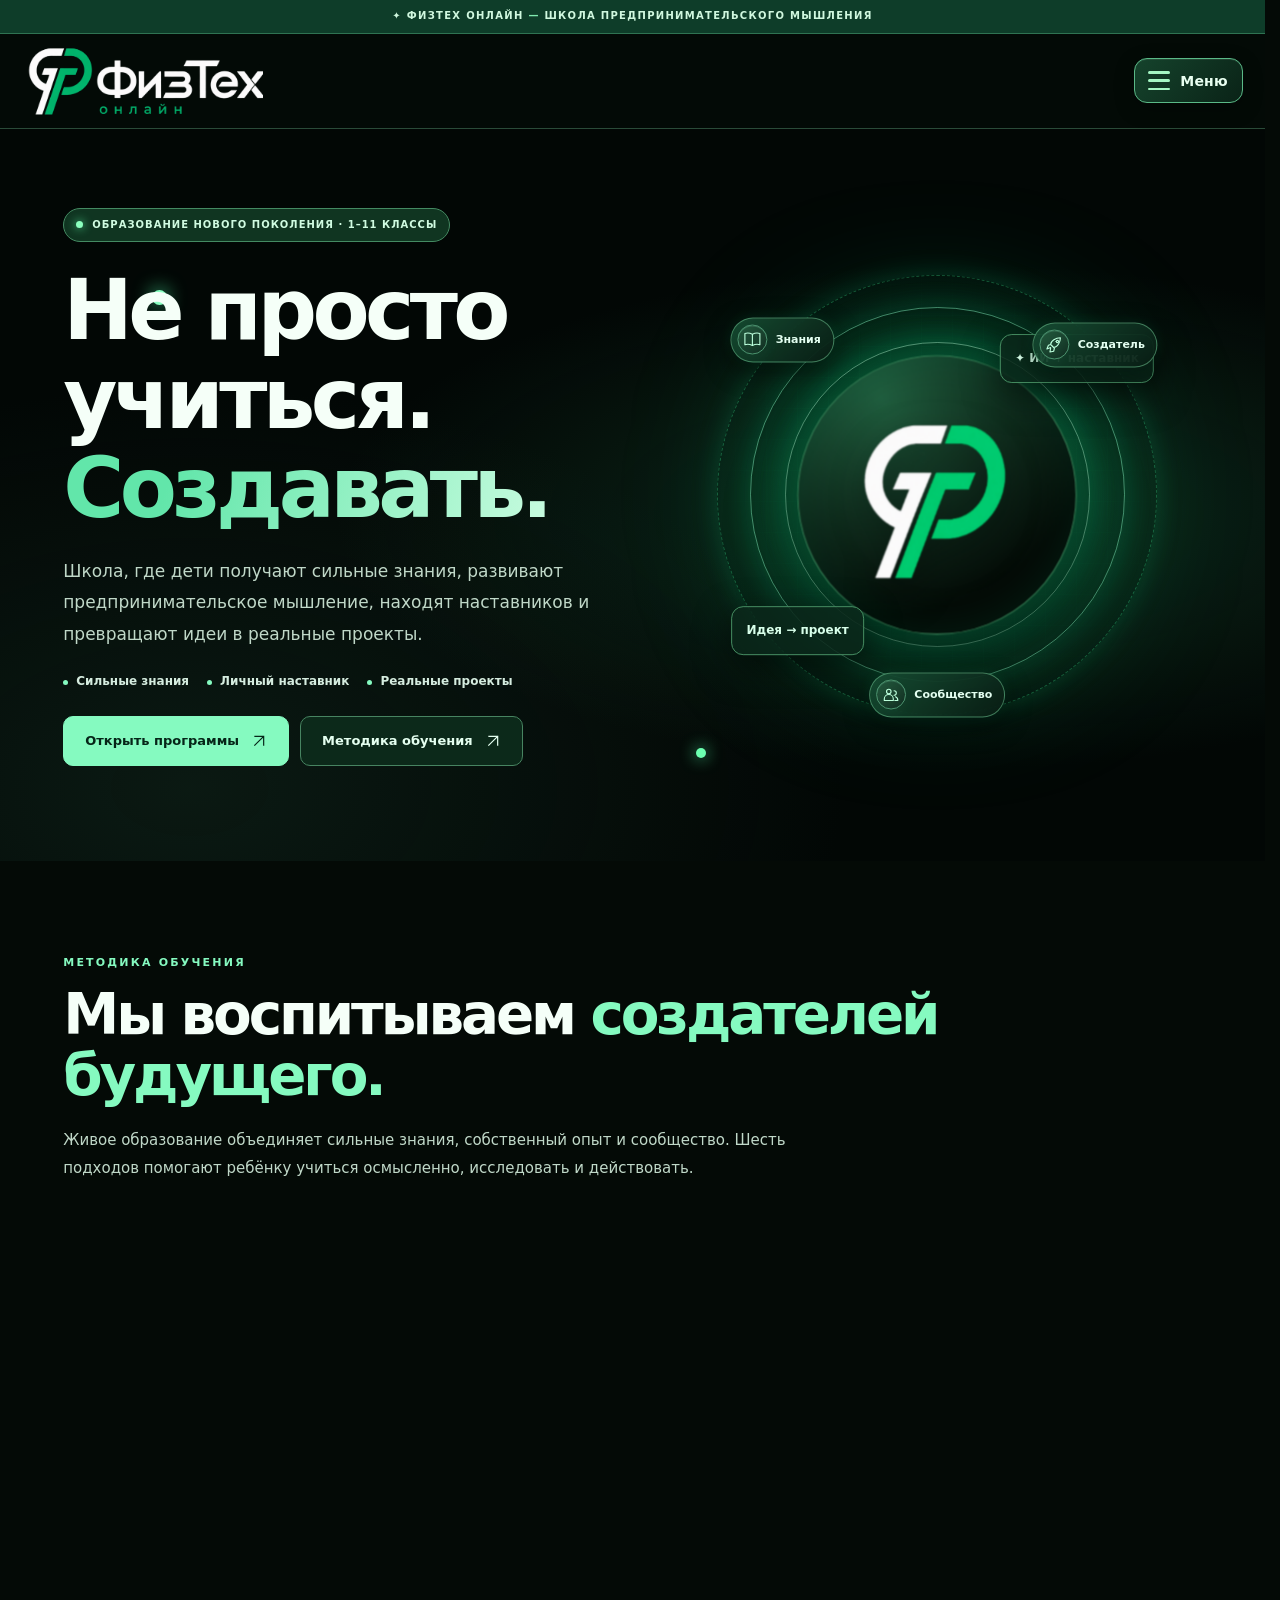
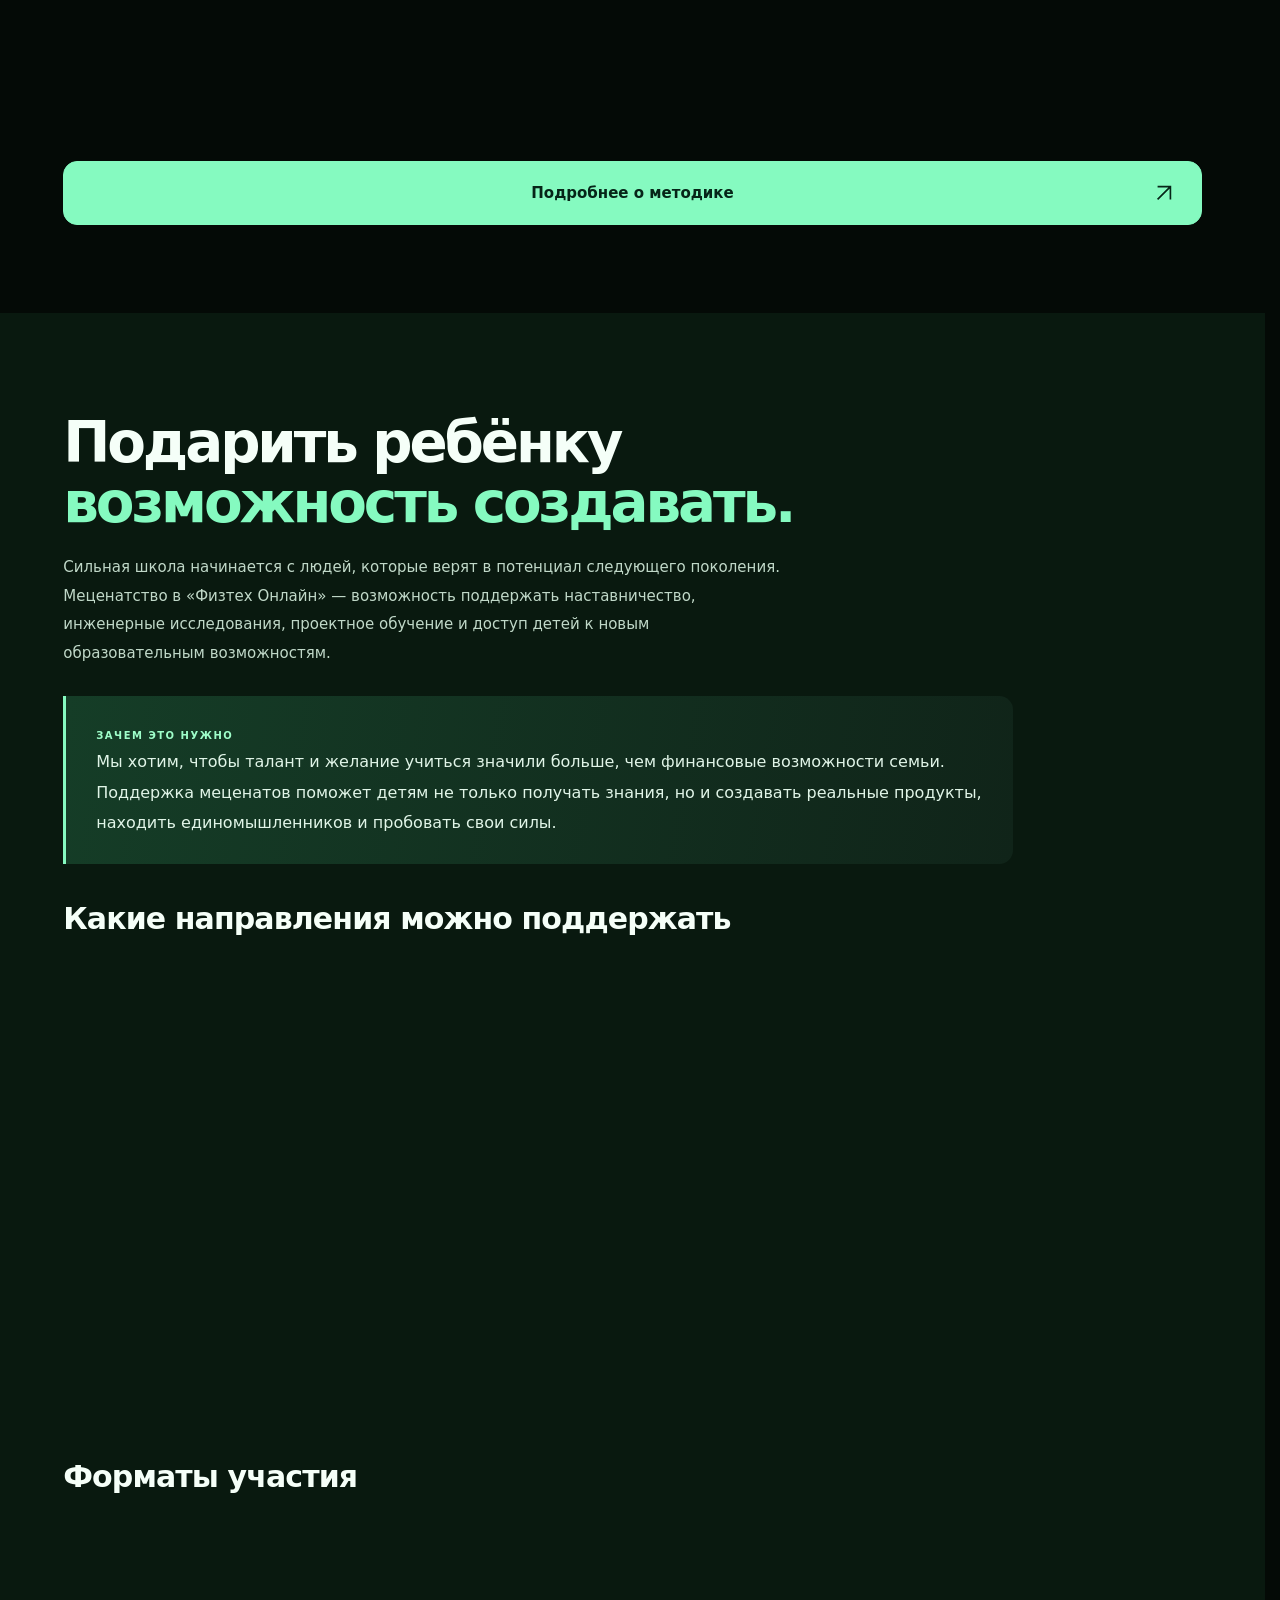
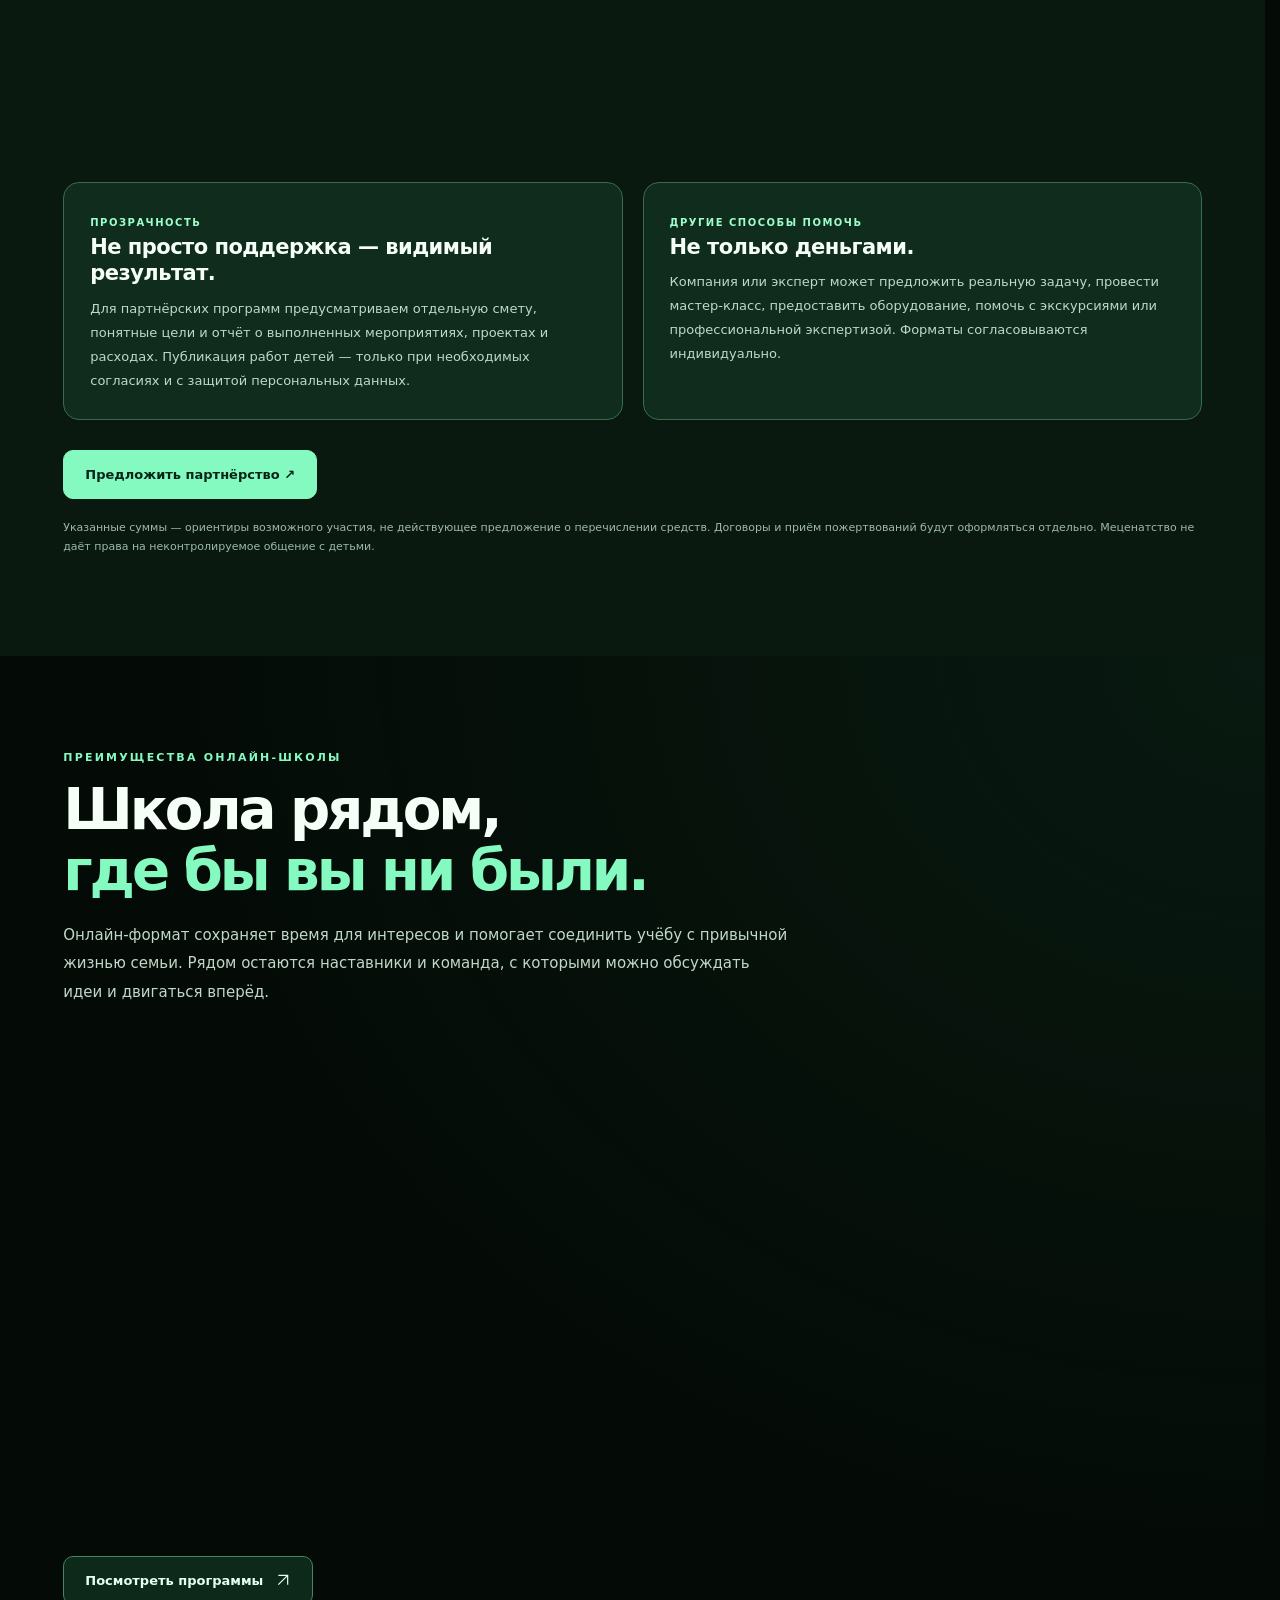
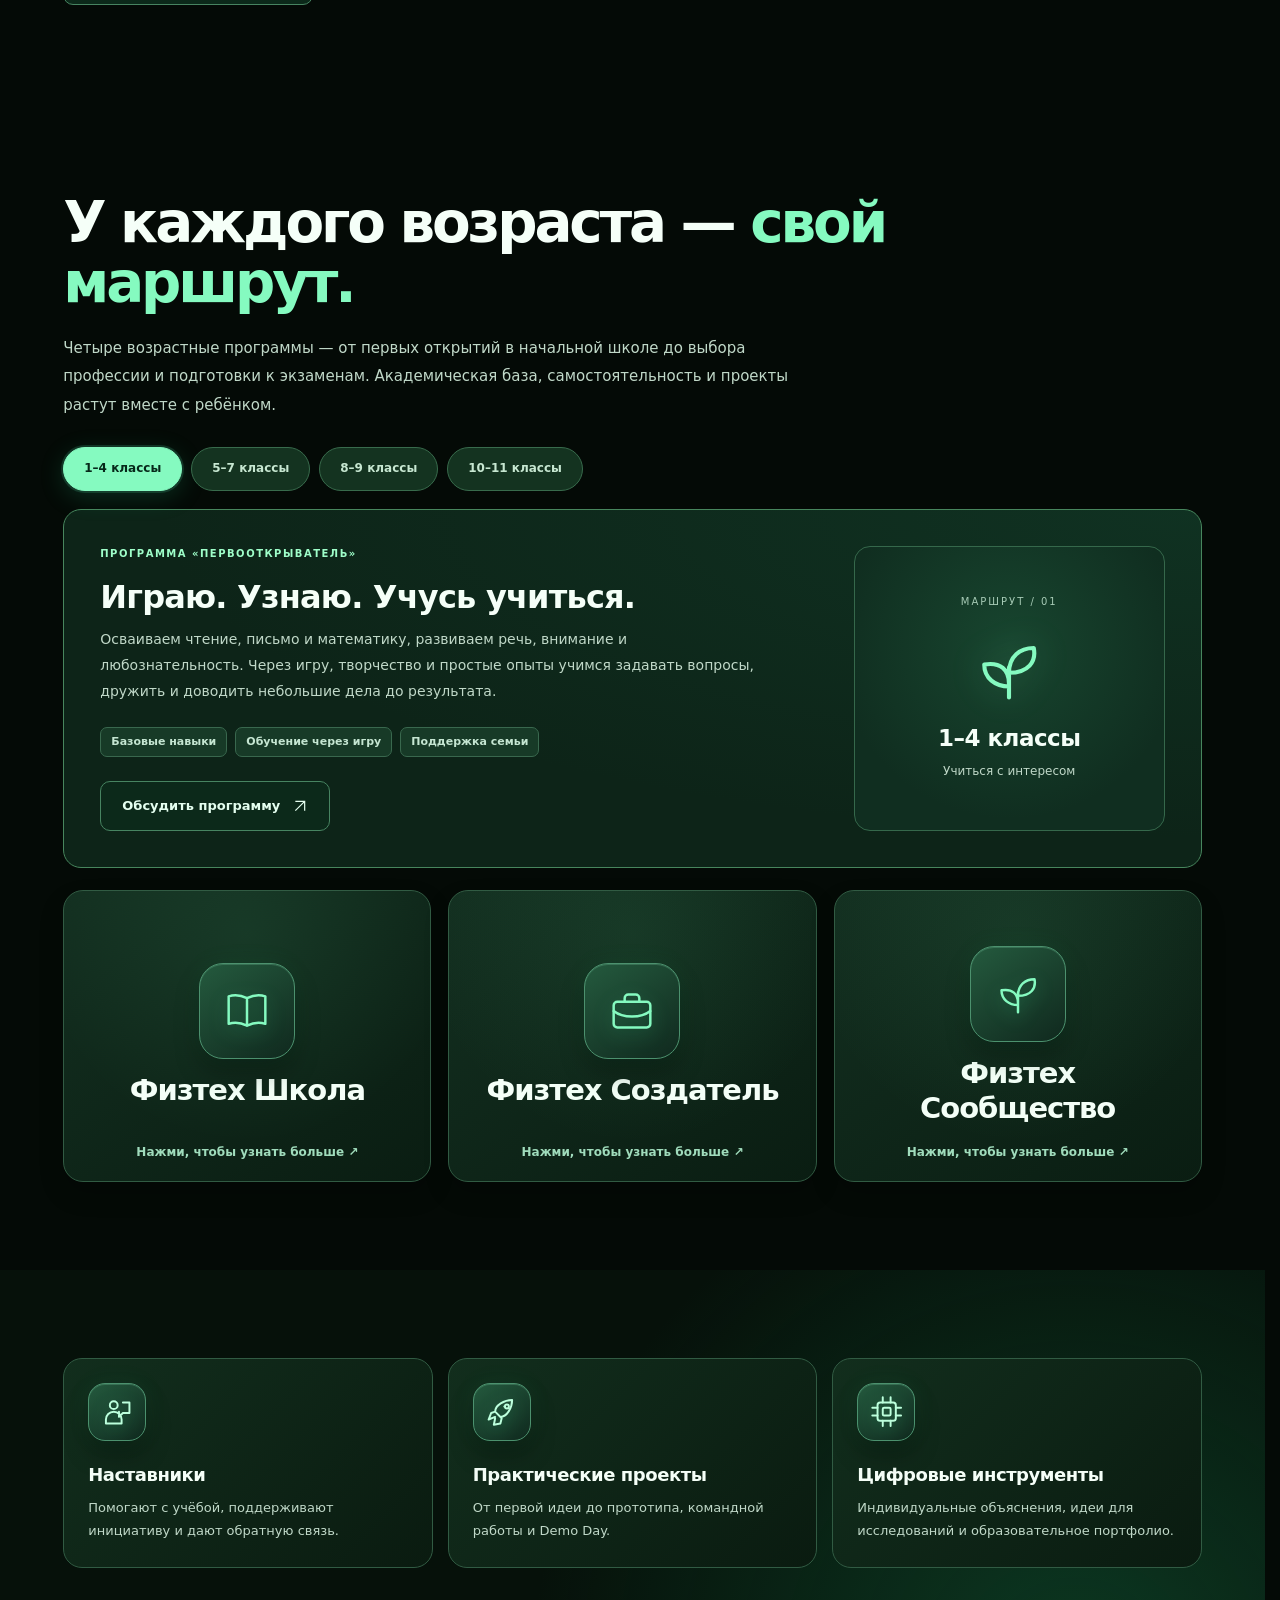
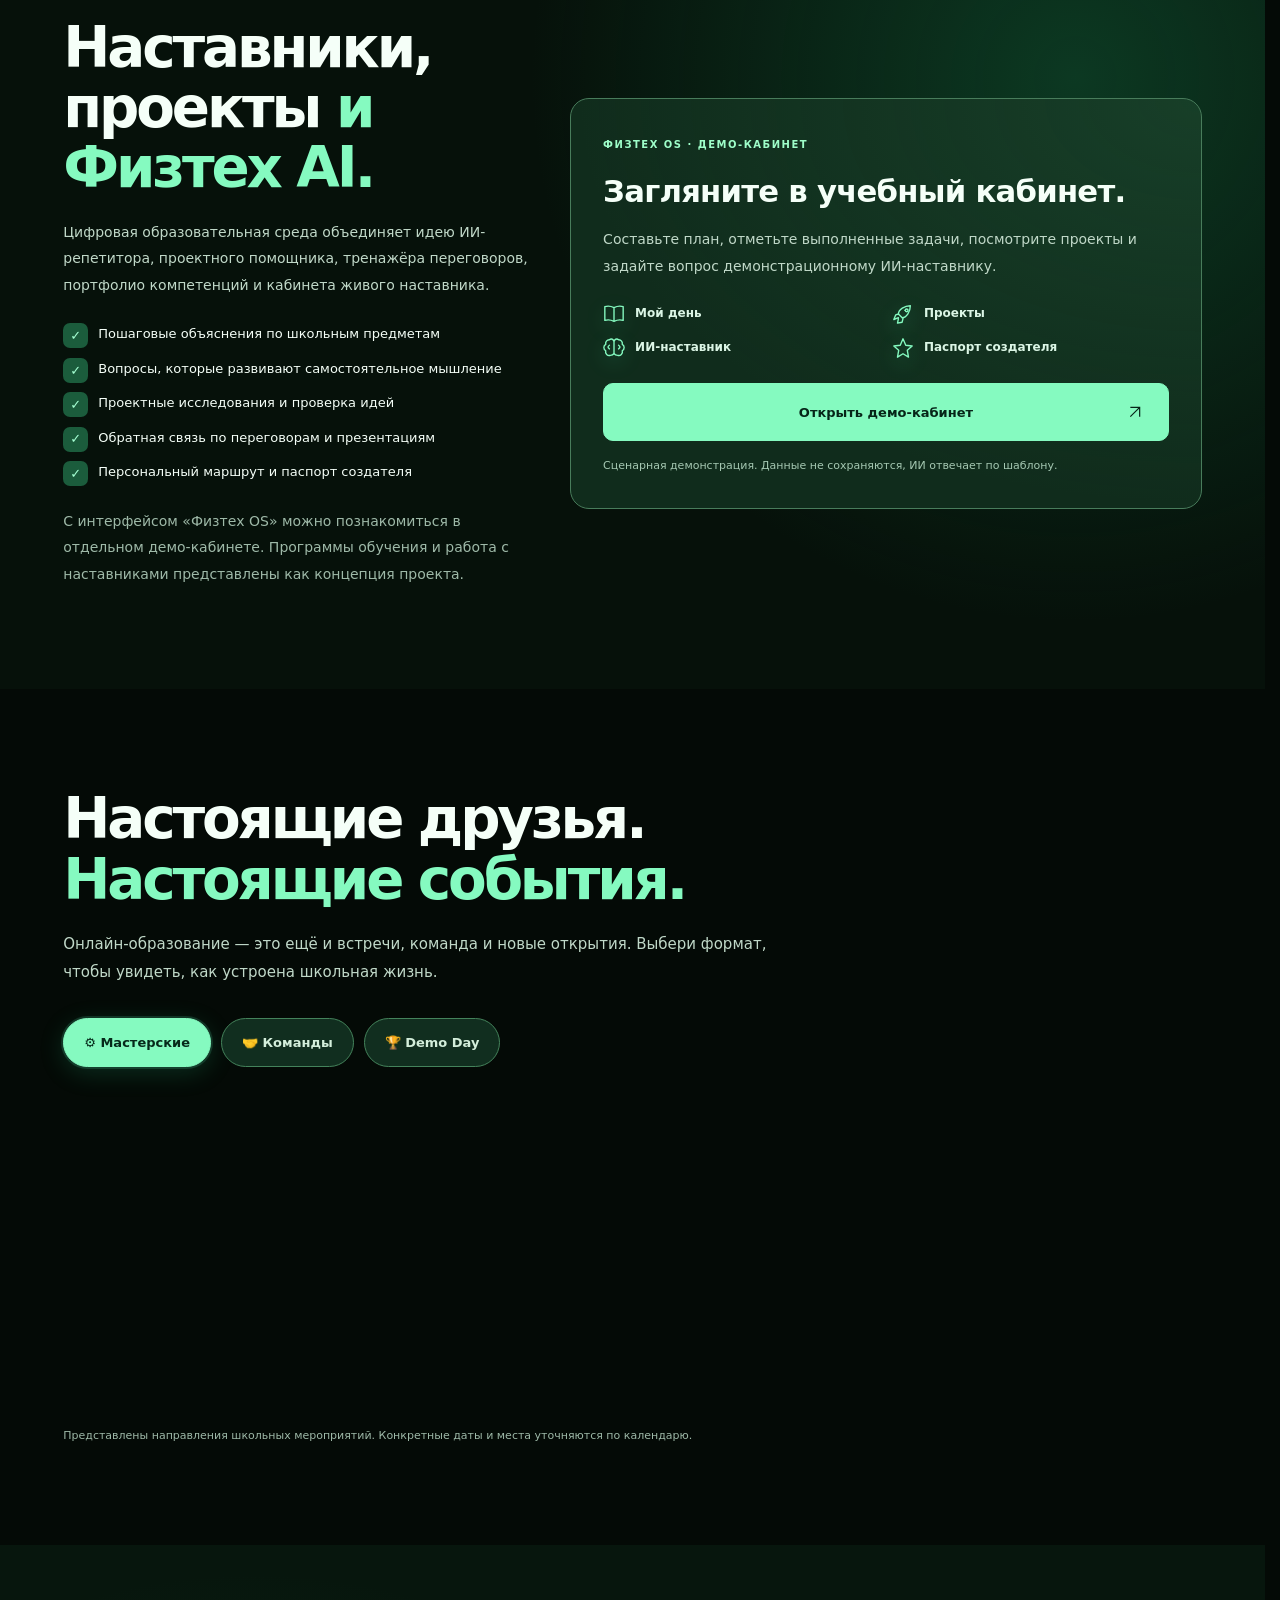
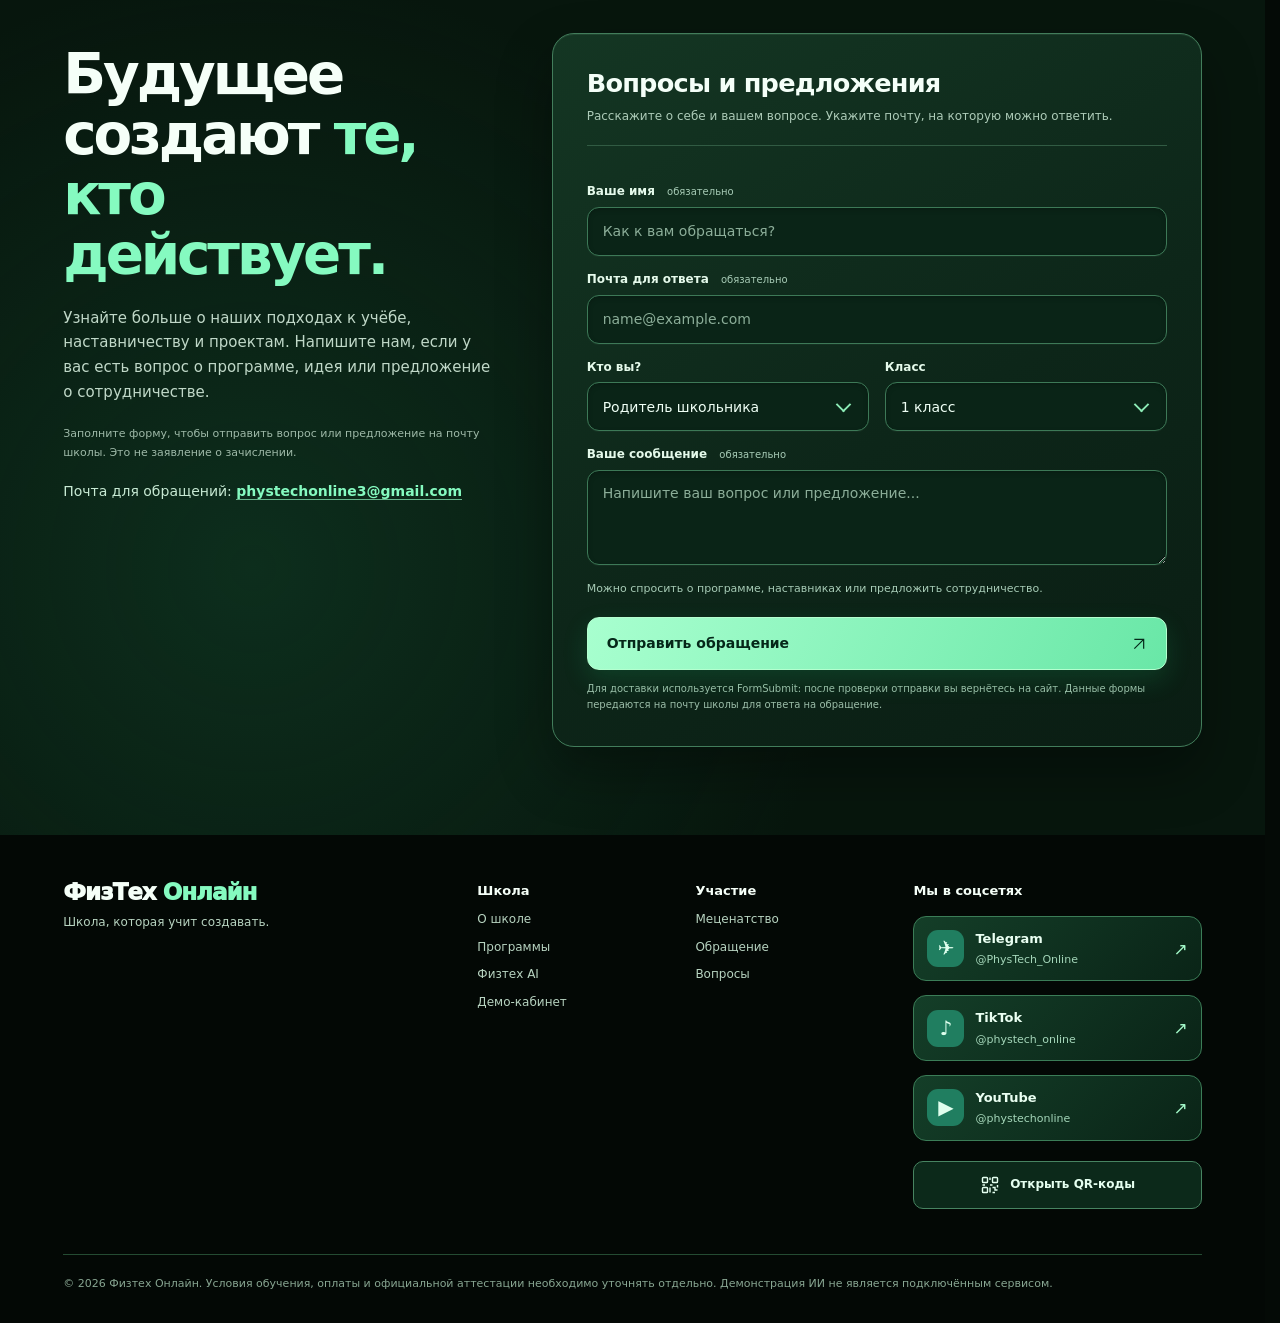
==== index.html @ 4ffc71f2 "Add online-school benefits as the fourth landing section" ====
<!doctype html>
<html lang="ru">
<head>
<meta charset="utf-8">
<meta http-equiv="Content-Security-Policy" content="default-src 'none'; upgrade-insecure-requests; script-src 'self'; script-src-attr 'none'; style-src 'self'; style-src-attr 'none'; img-src 'self'; font-src 'self'; connect-src 'none'; object-src 'none'; base-uri 'none'; frame-src 'none'; worker-src 'none'; form-action 'self' https://formsubmit.co/phystechonline3@gmail.com">
<meta name="referrer" content="strict-origin-when-cross-origin">
<script src="https.js?v=20261105-security2"></script>
<meta name="viewport" content="width=device-width,initial-scale=1">
<meta name="theme-color" content="#06110c">
<meta name="description" content="Физтех Онлайн — школа создателей будущего для учеников 1–11 классов. Академическое образование, предпринимательское мышление, наставники, ИИ и проекты.">
<meta property="og:title" content="Физтех Онлайн — учись. Думай. Создавай.">
<meta property="og:description" content="Школа нового поколения: знания, предпринимательское мышление и реальные проекты.">
<title>Физтех Онлайн — Школа создателей будущего</title>
<link rel="icon" type="image/svg+xml" href="assets/ft-symbol.svg?v=20261105-icon1">
<link rel="stylesheet" href="styles.css?v=20261105-online-benefits1">
<script src="script.js?v=20261105-security2" defer></script>
</head>
<body>
<svg class="icon-sprite" xmlns="http://www.w3.org/2000/svg" aria-hidden="true" focusable="false">
<symbol id="ico-brain" viewBox="0 0 24 24"><path d="M12 18V5a3 3 0 0 0-5-2 4 4 0 0 0-4 5 4 4 0 0 0 0 7 4 4 0 0 0 5 5c1 0 3-.5 4-2Zm0 0V5a3 3 0 0 1 5-2 4 4 0 0 1 4 5 4 4 0 0 1 0 7 4 4 0 0 1-5 5c-1 0-3-.5-4-2Z"/><path d="M7 9q-3 2 0 4m10-4q3 2 0 4"/></symbol>
<symbol id="ico-gear" viewBox="0 0 24 24"><path d="m10 2-.5 2.2-2 .9-2-.9-2.2 3.7 1.6 1.6-.3 2.2-1.8 1.5 2.4 3.6 2.2-.7 1.8 1.1.4 2.3h4.3l.4-2.3 1.8-1.1 2.2.7 2.4-3.6-1.8-1.5-.3-2.2 1.6-1.6L18 4.2l-2 .9-2-.9L13.5 2Z"/><circle cx="12" cy="11.7" r="3"/></symbol>
<symbol id="ico-bulb" viewBox="0 0 24 24"><path d="M9 18h6m-5 3h4M8.5 14.5c-2-1.4-3-3.1-3-5.5a6.5 6.5 0 0 1 13 0c0 2.4-1.1 4.1-3 5.5-.8.6-1.2 1.8-1.3 3h-4.4c-.1-1.2-.5-2.4-1.3-3ZM12 2v1M3 9h1m16 0h1"/></symbol>
<symbol id="ico-users" viewBox="0 0 24 24"><circle cx="9" cy="8" r="3"/><path d="M3 20v-2a6 6 0 0 1 12 0v2H3Zm13-13a3 3 0 0 1 0 6m2 2a5 5 0 0 1 3 5h-4"/></symbol>
<symbol id="ico-mentor" viewBox="0 0 24 24"><circle cx="9" cy="7" r="3"/><path d="M3 21v-3a6 6 0 0 1 12 0v3H3ZM16 5h5v8h-5l-3 3v-4"/></symbol>
<symbol id="ico-rocket" viewBox="0 0 24 24"><path d="M12 17 7 12c0-5 7-9 13-9 0 6-4 13-9 13ZM7 12 4 13l-2 5 5-2m5 1-1 4-5 1 1-5m7-9h.01"/><circle cx="16" cy="8" r="1.5"/></symbol>
<symbol id="ico-book" viewBox="0 0 24 24"><path d="M12 5C8 3 5 3 2 4v15c3-1 6-1 10 1 4-2 7-2 10-1V4c-3-1-6-1-10 1Zm0 0v15"/></symbol>
<symbol id="ico-case" viewBox="0 0 24 24"><rect x="2" y="7" width="20" height="14" rx="2"/><path d="M8 7V5a2 2 0 0 1 2-2h4a2 2 0 0 1 2 2v2M2 12c5 4 15 4 20 0m-12 3h4"/></symbol>
<symbol id="ico-sprout" viewBox="0 0 24 24"><path d="M12 22V11m0 7c-5 0-9-3-9-8 6-1 9 2 9 7m0-4c0-6 4-9 9-9 1 5-2 9-9 9"/></symbol>
<symbol id="ico-chip" viewBox="0 0 24 24"><rect x="5" y="5" width="14" height="14" rx="2"/><rect x="9" y="9" width="6" height="6" rx="1"/><path d="M9 1v4m6-4v4M9 19v4m6-4v4M1 9h4m-4 6h4m14-6h4m-4 6h4"/></symbol>
<symbol id="ico-target" viewBox="0 0 24 24"><circle cx="12" cy="12" r="9"/><circle cx="12" cy="12" r="5"/><circle cx="12" cy="12" r="1"/></symbol>
<symbol id="ico-layers" viewBox="0 0 24 24"><path d="m12 2 10 6-10 6L2 8l10-6ZM2 13l10 6 10-6M2 18l10 5 10-5"/></symbol>
<symbol id="ico-flask" viewBox="0 0 24 24"><path d="M9 2h6m-5 0v8L4 20c-.5 1 .5 2 2 2h12c1.5 0 2.5-1 2-2l-6-10V2M7 16h10"/></symbol>
<symbol id="ico-star" viewBox="0 0 24 24"><path d="m12 2 3 7 7 .8-5.3 4.7L18 22l-6-3.7L6 22l1.3-7.5L2 9.8 9 9l3-7Z"/></symbol>
<symbol id="ico-circuit" viewBox="0 0 24 24"><path d="M3 4h6v5H3V4Zm12 11h6v5h-6v-5ZM9 6h5l3 4v5M6 9v9h9"/><circle cx="6" cy="20" r="2"/></symbol>
<symbol id="ico-compass" viewBox="0 0 24 24"><circle cx="12" cy="12" r="10"/><path d="m9 9 8-3-3 8-8 3 3-8Z"/></symbol>
<symbol id="ico-heart" viewBox="0 0 24 24"><path d="M20.8 4.7a5.5 5.5 0 0 0-7.8 0l-1 1-1-1a5.5 5.5 0 1 0-7.8 7.8L12 22l8.8-9.5a5.5 5.5 0 0 0 0-7.8Z"/></symbol>
</svg>
<div class="reading-progress" aria-hidden="true"><div class="reading-progress-bar" id="reading-progress-bar"></div></div>
<a class="skip" href="#main">К содержимому</a>
<div class="announcement">✦ ФИЗТЕХ ОНЛАЙН <span>—</span> ШКОЛА ПРЕДПРИНИМАТЕЛЬСКОГО МЫШЛЕНИЯ</div>
<header class="site-header"><div class="container head-inner">
<a class="logo" href="#top" aria-label="Физтех Онлайн — главная"><img class="logo-full-image" src="f481ac00-e85d-4a3f-9300-6985ac4300cf.png" alt="ФизТех Онлайн"><span class="logo-mark" aria-hidden="true">Ф<span>Т</span></span><span class="logo-text">ФизТех<small>ОНЛАЙН</small></span></a>
<button class="menu-toggle" type="button" aria-expanded="false" aria-controls="mobile-navigation" aria-label="Открыть меню"><span class="menu-bars" aria-hidden="true"><span></span><span></span><span></span></span><span class="menu-toggle-label">Меню</span></button>
</div><nav class="mobile-nav site-dropdown" id="mobile-navigation" aria-label="Меню сайта и социальные сети" hidden>
<div class="site-dropdown-inner">
<div class="site-dropdown-group"><span class="site-dropdown-title">Разделы сайта</span>
<a href="#top">Главная</a><a href="#about">Методика обучения</a><a href="#partners">Меценатство</a><a href="#advantages">Преимущества онлайн-школы</a><a href="#programs">Программы</a><a href="#ai">Обучение</a><a href="demo.html">Демо-кабинет Физтех OS</a><a href="#community">Школьная жизнь</a><a href="#join">Вопросы и предложения</a>
</div>
<div class="site-dropdown-group site-dropdown-social"><span class="site-dropdown-title">Мы в соцсетях</span>
<a href="https://t.me/PhysTech_Online" target="_blank" rel="noopener noreferrer"><span aria-hidden="true" class="site-dropdown-social-icon">✈</span><span>Telegram<small>@PhysTech_Online</small></span><span aria-hidden="true" class="site-dropdown-external">↗</span></a>
<a href="https://www.tiktok.com/@phystech_online" target="_blank" rel="noopener noreferrer"><span aria-hidden="true" class="site-dropdown-social-icon">♪</span><span>TikTok<small>@phystech_online</small></span><span aria-hidden="true" class="site-dropdown-external">↗</span></a>
<a href="https://www.youtube.com/@phystechonline" target="_blank" rel="noopener noreferrer"><span aria-hidden="true" class="site-dropdown-social-icon">▶</span><span>YouTube<small>@phystechonline</small></span><span aria-hidden="true" class="site-dropdown-external">↗</span></a>
</div>
</div></nav></header>
<main id="main">
<section id="top" class="hero"><div class="container hero-grid">
<div class="hero-content reveal"><div class="eyebrow"><span class="pulse"></span> ОБРАЗОВАНИЕ НОВОГО ПОКОЛЕНИЯ · 1–11 КЛАССЫ</div>
<h1>Не просто<br>учиться.<br><em>Создавать.</em></h1>
<p class="hero-lead">Школа, где дети получают сильные знания, развивают предпринимательское мышление, находят наставников и превращают идеи в реальные проекты.</p>
<ul class="hero-highlights" aria-label="Основа обучения"><li>Сильные знания</li><li>Личный наставник</li><li>Реальные проекты</li></ul>
<div class="hero-buttons"><a class="button" href="#programs">Открыть программы <svg class="action-arrow" viewBox="0 0 24 24" fill="none" stroke="currentColor" stroke-width="1.8" aria-hidden="true"><path d="M5 19 19 5M5 5h14v14"/></svg></a><a class="button button-outline" href="#about">Методика обучения <svg class="action-arrow" viewBox="0 0 24 24" fill="none" stroke="currentColor" stroke-width="1.8" aria-hidden="true"><path d="M5 19 19 5M5 5h14v14"/></svg></a></div>
</div>
<div class="hero-visual reveal" aria-label="Интерактивная вселенная Физтех Онлайн">
<div class="hero-art" aria-hidden="true"><div class="visual-grid"></div><div class="halo"></div><div class="orbit orbit-one"></div><div class="orbit orbit-two"></div><div class="orbit orbit-three"></div><div class="planet"><img class="planet-logo" src="55406676-e156-4671-9c5e-8d6771cd0e2a.png" alt="" aria-hidden="true" loading="eager"><div class="planet-symbol" aria-hidden="true">Ф<span>Т</span></div><div class="planet-caption">ФИЗТЕХ ОНЛАЙН</div></div></div>
<div class="hero-orbit-labels" aria-hidden="true"><div class="badge-orbit badge-orbit-one" aria-hidden="true"><div class="floating-label floating-one"><span class="hero-label-text" id="hero-label-top">✦ ИИ + наставник</span></div></div>
<div class="badge-orbit badge-orbit-two" aria-hidden="true"><div class="floating-label floating-two"><span class="hero-label-text" id="hero-label-bottom">Идея → проект</span></div></div></div>
<div class="hero-satellites" aria-label="Направления школы">
<a class="hero-satellite satellite-school" href="#programs" aria-label="Знания — перейти к программам"><span class="satellite-icon"><svg class="brand-glyph" aria-hidden="true" focusable="false"><use href="#ico-book"></use></svg></span><span class="satellite-caption">Знания</span></a>
<a class="hero-satellite satellite-maker" href="#programs" aria-label="Создатель — перейти к программам"><span class="satellite-icon"><svg class="brand-glyph" aria-hidden="true" focusable="false"><use href="#ico-rocket"></use></svg></span><span class="satellite-caption">Создатель</span></a>
<a class="hero-satellite satellite-community" href="#community" aria-label="Сообщество — перейти к школьной жизни"><span class="satellite-icon"><svg class="brand-glyph" aria-hidden="true" focusable="false"><use href="#ico-users"></use></svg></span><span class="satellite-caption">Сообщество</span></a>
</div>
</div>

</div></section>
<section class="section methodology-section" id="about" aria-labelledby="about-title"><div class="container">
<span class="section-label">МЕТОДИКА ОБУЧЕНИЯ</span><h2 id="about-title">Мы воспитываем <span class="accent">создателей будущего.</span></h2><p class="section-intro">Живое образование объединяет сильные знания, собственный опыт и сообщество. Шесть подходов помогают ребёнку учиться осмысленно, исследовать и действовать.</p>
<div class="feature-grid methodology-grid">
<article class="feature card"><span class="feature-icon"><svg class="brand-glyph" aria-hidden="true" focusable="false"><use href="#ico-brain"></use></svg></span><h3>Проблемное обучение</h3><p>Учимся замечать проблему, задавать вопросы и находить решения. Разбираем реальные ситуации и действуем, даже когда ответ не очевиден.</p></article>
<article class="feature card"><span class="feature-icon"><svg class="brand-glyph" aria-hidden="true" focusable="false"><use href="#ico-flask"></use></svg></span><h3>Исследования</h3><p>Выдвигаем гипотезы, ищем информацию, проводим опыты и проверяем выводы. Любознательность становится способом понимать мир.</p></article>
<article class="feature card"><span class="feature-icon"><svg class="brand-glyph" aria-hidden="true" focusable="false"><use href="#ico-compass"></use></svg></span><h3>Индивидуальный путь</h3><p>Учитываем интересы, возраст и темп ребёнка. Вместе с наставником ставим цели, выбираем направления и учимся самостоятельности.</p></article>
<article class="feature card"><span class="feature-icon"><svg class="brand-glyph" aria-hidden="true" focusable="false"><use href="#ico-gear"></use></svg></span><h3>Знания в действии</h3><p>Осваиваем школьные предметы через практику: сравниваем, моделируем, решаем задачи и замечаем связи между разными областями знаний.</p></article>
<article class="feature card"><span class="feature-icon"><svg class="brand-glyph" aria-hidden="true" focusable="false"><use href="#ico-rocket"></use></svg></span><h3>Проектная работа</h3><p>Превращаем идеи в результат: исследуем потребность, создаём прототип, проверяем и улучшаем его. Учимся доводить начатое до конца.</p></article>
<article class="feature card"><span class="feature-icon"><svg class="brand-glyph" aria-hidden="true" focusable="false"><use href="#ico-users"></use></svg></span><h3>Обучение в команде</h3><p>Учимся договариваться, распределять задачи, помогать друг другу и обсуждать результат — на онлайн-занятиях и очных встречах.</p></article>
</div>
<a class="button method-more" href="method.html"><span>Подробнее о методике</span><svg class="action-arrow" viewBox="0 0 24 24" fill="none" stroke="currentColor" stroke-width="1.8" aria-hidden="true"><path d="M5 19 19 5M5 5h14v14"/></svg></a>
</div></section>
<section class="section section-dark" id="partners"><div class="container">

<h2>Подарить ребёнку <span class="accent">возможность создавать.</span></h2>
<p class="section-intro">Сильная школа начинается с людей, которые верят в потенциал следующего поколения. Меценатство в «Физтех Онлайн» — возможность поддержать наставничество, инженерные исследования, проектное обучение и доступ детей к новым образовательным возможностям.</p>
<div class="patron-statement"><span class="mini-label">ЗАЧЕМ ЭТО НУЖНО</span><p>Мы хотим, чтобы талант и желание учиться значили больше, чем финансовые возможности семьи. Поддержка меценатов поможет детям не только получать знания, но и создавать реальные продукты, находить единомышленников и пробовать свои силы.</p></div>
<h3 class="patron-subtitle">Какие направления можно поддержать</h3>
<div class="patron-directions">
<article class="card"><span class="feature-icon"><svg class="brand-glyph" aria-hidden="true" focusable="false"><use href="#ico-book"></use></svg></span><h3>Доступное образование</h3><p>Стипендиальная помощь и участие детей в дополнительных программах при наличии утверждённых условий.</p></article>
<article class="card"><span class="feature-icon"><svg class="brand-glyph" aria-hidden="true" focusable="false"><use href="#ico-mentor"></use></svg></span><h3>Личные наставники</h3><p>Работа с целями, мотивацией, командными навыками и образовательной траекторией школьника.</p></article>
<article class="card"><span class="feature-icon"><svg class="brand-glyph" aria-hidden="true" focusable="false"><use href="#ico-flask"></use></svg></span><h3>Физтех Лаб</h3><p>Оборудование, материалы и практические занятия по инженерии, науке и технологиям.</p></article>
<article class="card"><span class="feature-icon"><svg class="brand-glyph" aria-hidden="true" focusable="false"><use href="#ico-rocket"></use></svg></span><h3>Гранты юных создателей</h3><p>Небольшие целевые бюджеты на прототипы и проверку ученических идей.</p></article>
<article class="card"><span class="feature-icon"><svg class="brand-glyph" aria-hidden="true" focusable="false"><use href="#ico-users"></use></svg></span><h3>Живое сообщество</h3><p>Мастерские, экскурсии, встречи с предпринимателями и фестивали проектов.</p></article>
<article class="card"><span class="feature-icon"><svg class="brand-glyph" aria-hidden="true" focusable="false"><use href="#ico-chip"></use></svg></span><h3>Цифровые инструменты</h3><p>Образовательная платформа и ИИ-инструменты с необходимыми мерами защиты детей.</p></article>
</div>
<h3 class="patron-subtitle">Форматы участия</h3>
<div class="donor-grid">
<article class="card"><strong>50 000 ₽</strong><h3>Друг школы</h3><p>Поддержка отдельных мастер-классов, образовательных материалов и небольших событий.</p></article>
<article class="card"><strong>250 000 ₽</strong><h3>Партнёр программы</h3><p>Поддержка серии занятий, клуба, проектной группы или наставнических встреч.</p></article>
<article class="card"><strong>500 000 ₽</strong><h3>Меценат направления</h3><p>Целевая поддержка лаборатории, инженерных проектов или образовательного направления.</p></article>
<article class="card"><strong>2 млн ₽</strong><h3>Меценат образовательной программы</h3><p>Масштабная поддержка образовательных возможностей, наставничества и практических занятий.</article>
</div>
<div class="patron-process">
<div><span class="mini-label">ПРОЗРАЧНОСТЬ</span><h3>Не просто поддержка — видимый результат.</h3><p>Для партнёрских программ предусматриваем отдельную смету, понятные цели и отчёт о выполненных мероприятиях, проектах и расходах. Публикация работ детей — только при необходимых согласиях и с защитой персональных данных.</p></div>
<div><span class="mini-label">ДРУГИЕ СПОСОБЫ ПОМОЧЬ</span><h3>Не только деньгами.</h3><p>Компания или эксперт может предложить реальную задачу, провести мастер-класс, предоставить оборудование, помочь с экскурсиями или профессиональной экспертизой. Форматы согласовываются индивидуально.</p></div>
</div>
<a class="button patron-button" href="#join">Предложить партнёрство ↗</a>
<p class="footnote">Указанные суммы — ориентиры возможного участия, не действующее предложение о перечислении средств. Договоры и приём пожертвований будут оформляться отдельно. Меценатство не даёт права на неконтролируемое общение с детьми.</p>
</div></section>
<section class="section online-benefits-section" id="advantages" aria-labelledby="online-benefits-title"><div class="container">
<span class="section-label">ПРЕИМУЩЕСТВА ОНЛАЙН-ШКОЛЫ</span>
<h2 id="online-benefits-title">Школа рядом,<br><span class="accent">где бы вы ни были.</span></h2>
<p class="section-intro">Онлайн-формат сохраняет время для интересов и помогает соединить учёбу с привычной жизнью семьи. Рядом остаются наставники и команда, с которыми можно обсуждать идеи и двигаться вперёд.</p>
<div class="feature-grid online-benefits-grid">
<article class="feature card online-benefit"><span class="feature-icon"><svg class="brand-glyph" viewBox="0 0 24 24" aria-hidden="true" focusable="false"><circle cx="12" cy="12" r="9"/><path d="M12 7v5l3 2"/></svg></span><h3>Без ежедневной дороги</h3><p>Подключайтесь к занятиям из дома. Время, которое ушло бы на дорогу, можно посвятить отдыху, спорту, интересам и собственным проектам.</p></article>
<article class="feature card online-benefit"><span class="feature-icon"><svg class="brand-glyph" viewBox="0 0 24 24" aria-hidden="true" focusable="false"><circle cx="12" cy="12" r="9"/><path d="M3 12h18M12 3c3 3 4 6 4 9s-1 6-4 9c-3-3-4-6-4-9s1-6 4-9Z"/></svg></span><h3>Обучение из своего города</h3><p>Для занятий нужны компьютер и стабильный интернет. Ребёнок может учиться вместе с командой, оставаясь в привычной обстановке.</p></article>
<article class="feature card online-benefit"><span class="feature-icon"><svg class="brand-glyph" aria-hidden="true" focusable="false"><use href="#ico-mentor"></use></svg></span><h3>Понятный план и поддержка</h3><p>Наставник помогает ставить цели, распределять нагрузку и разбираться с трудностями. Ребёнок постепенно учится управлять своим временем.</p></article>
<article class="feature card online-benefit"><span class="feature-icon"><svg class="brand-glyph" aria-hidden="true" focusable="false"><use href="#ico-users"></use></svg></span><h3>Друзья и общие интересы</h3><p>Командные проекты, клубы и онлайн-обсуждения помогают находить единомышленников. Общение в сети можно дополнять очными встречами и совместными событиями.</p></article>
</div>
<a class="button button-outline online-benefits-link" href="#programs"><span>Посмотреть программы</span><svg class="action-arrow" viewBox="0 0 24 24" fill="none" stroke="currentColor" stroke-width="1.8" aria-hidden="true"><path d="M5 19 19 5M5 5h14v14"/></svg></a>
</div></section>
<section class="section" id="programs"><div class="container"><h2>У каждого возраста — <span class="accent">свой маршрут.</span></h2><p class="section-intro">Четыре возрастные программы — от первых открытий в начальной школе до выбора профессии и подготовки к экзаменам. Академическая база, самостоятельность и проекты растут вместе с ребёнком.</p>
<div class="tab-list" role="tablist" aria-label="Программы по классам"><button type="button" role="tab" id="tab-primary" aria-controls="panel-primary" aria-selected="true" tabindex="0" data-tab="primary">1–4 классы</button><button type="button" role="tab" id="tab-junior" aria-controls="panel-junior" aria-selected="false" tabindex="-1" data-tab="junior">5–7 классы</button><button type="button" role="tab" id="tab-middle" aria-controls="panel-middle" aria-selected="false" tabindex="-1" data-tab="middle">8–9 классы</button><button type="button" role="tab" id="tab-senior" aria-controls="panel-senior" aria-selected="false" tabindex="-1" data-tab="senior">10–11 классы</button></div>
<div class="program-panel" id="panel-primary" role="tabpanel" aria-labelledby="tab-primary" data-panel="primary"><div><div class="mini-label">ПРОГРАММА «ПЕРВООТКРЫВАТЕЛЬ»</div><h3>Играю. Узнаю. Учусь учиться.</h3><p>Осваиваем чтение, письмо и математику, развиваем речь, внимание и любознательность. Через игру, творчество и простые опыты учимся задавать вопросы, дружить и доводить небольшие дела до результата.</p><ul class="program-focus" aria-label="Акценты программы"><li>Базовые навыки</li><li>Обучение через игру</li><li>Поддержка семьи</li></ul><a class="button button-outline program-contact" href="#join" data-program-interest="Первооткрыватель" data-program-grade="1 класс">Обсудить программу <svg class="action-arrow" viewBox="0 0 24 24" fill="none" stroke="currentColor" stroke-width="1.8" aria-hidden="true"><path d="M5 19 19 5M5 5h14v14"/></svg></a></div><div class="program-visual" aria-hidden="true"><span class="program-step">МАРШРУТ / 01</span><svg class="program-glyph brand-glyph"><use href="#ico-sprout"></use></svg><strong>1–4 классы</strong><span>Учиться с интересом</span></div></div>
<div class="program-panel" id="panel-junior" role="tabpanel" aria-labelledby="tab-junior" data-panel="junior" hidden><div><div class="mini-label">ПРОГРАММА «ИССЛЕДОВАТЕЛЬ»</div><h3>Интересуюсь. Пробую. Открываю.</h3><p>Укрепляем знания по школьным предметам, учимся планировать учебные задачи и работать самостоятельно. Развиваем любознательность, проводим исследования и создаём первые инженерные и социальные проекты в команде.</p><ul class="program-focus" aria-label="Акценты программы"><li>Любознательность</li><li>Командная работа</li><li>Первые проекты</li></ul><a class="button button-outline program-contact" href="#join" data-program-interest="Исследователь" data-program-grade="5 класс">Обсудить программу <svg class="action-arrow" viewBox="0 0 24 24" fill="none" stroke="currentColor" stroke-width="1.8" aria-hidden="true"><path d="M5 19 19 5M5 5h14v14"/></svg></a></div><div class="program-visual" aria-hidden="true"><span class="program-step">МАРШРУТ / 02</span><svg class="program-glyph brand-glyph"><use href="#ico-compass"></use></svg><strong>5–7 классы</strong><span>Открывать новое</span></div></div>
<div class="program-panel" id="panel-middle" role="tabpanel" aria-labelledby="tab-middle" data-panel="middle" hidden><div><div class="mini-label">ПРОГРАММА «СОЗДАТЕЛЬ»</div><h3>Проверяю идеи. Создаю продукты.</h3><p>Учимся исследовать потребности, общаться с будущими пользователями и создавать прототипы полезных решений. Развиваем проекты и самостоятельность; в 9 классе совмещаем эту работу с подготовкой к ОГЭ.</p><ul class="program-focus" aria-label="Акценты программы"><li>Исследование</li><li>Прототипирование</li><li>Подготовка к ОГЭ</li></ul><a class="button button-outline program-contact" href="#join" data-program-interest="Создатель" data-program-grade="8 класс">Обсудить программу <svg class="action-arrow" viewBox="0 0 24 24" fill="none" stroke="currentColor" stroke-width="1.8" aria-hidden="true"><path d="M5 19 19 5M5 5h14v14"/></svg></a></div><div class="program-visual" aria-hidden="true"><span class="program-step">МАРШРУТ / 03</span><svg class="program-glyph brand-glyph"><use href="#ico-flask"></use></svg><strong>8–9 классы</strong><span>Проверять идеи</span></div></div>
<div class="program-panel" id="panel-senior" role="tabpanel" aria-labelledby="tab-senior" data-panel="senior" hidden><div><div class="mini-label">ПРОГРАММА «АВТОР БУДУЩЕГО»</div><h3>Выбираю свой путь. Меняю мир.</h3><p>Более сложные проекты с экспертами, технологиями и предпринимательством; лидерство, выбор профессии и университета, подготовка к ЕГЭ.</p><ul class="program-focus" aria-label="Акценты программы"><li>Сложные проекты</li><li>Выбор профессии</li><li>Подготовка к ЕГЭ</li></ul><a class="button button-outline program-contact" href="#join" data-program-interest="Автор будущего" data-program-grade="10 класс">Обсудить программу <svg class="action-arrow" viewBox="0 0 24 24" fill="none" stroke="currentColor" stroke-width="1.8" aria-hidden="true"><path d="M5 19 19 5M5 5h14v14"/></svg></a></div><div class="program-visual" aria-hidden="true"><span class="program-step">МАРШРУТ / 04</span><svg class="program-glyph brand-glyph"><use href="#ico-rocket"></use></svg><strong>10–11 классы</strong><span>Выбирать свой путь</span></div></div>
<div class="tracks-grid tracks-flip-grid" aria-label="Три направления Физтех Онлайн"><button class="track-flip" type="button" aria-pressed="false" aria-label="Физтех Школа. Нажмите, чтобы узнать подробнее"><span class="track-flip-inner"><span class="track-face track-front"><span class="track-symbol" aria-hidden="true"><svg class="brand-glyph"><use href="#ico-book"></use></svg></span><span class="track-title">Физтех Школа</span><span class="track-hint">Нажми, чтобы узнать больше <span aria-hidden="true">↗</span></span></span><span class="track-face track-back"><span class="track-back-heading">Физтех Школа</span><span class="track-description">Предметы с 1-го по 11-й класс, поддержка в начальной школе, подготовка к ОГЭ/ЕГЭ и законная аттестация в согласованной модели.</span><span class="track-hint">Вернуться <span aria-hidden="true">↶</span></span></span></span></button><button class="track-flip" type="button" aria-pressed="false" aria-label="Физтех Создатель. Нажмите, чтобы узнать подробнее"><span class="track-flip-inner"><span class="track-face track-front"><span class="track-symbol" aria-hidden="true"><svg class="brand-glyph"><use href="#ico-case"></use></svg></span><span class="track-title">Физтех Создатель</span><span class="track-hint">Нажми, чтобы узнать больше <span aria-hidden="true">↗</span></span></span><span class="track-face track-back"><span class="track-back-heading">Физтех Создатель</span><span class="track-description">Проектное мышление, предпринимательство, инженерия, ИИ, финансы и эксперименты.</span><span class="track-hint">Вернуться <span aria-hidden="true">↶</span></span></span></span></button><button class="track-flip" type="button" aria-pressed="false" aria-label="Физтех Сообщество. Нажмите, чтобы узнать подробнее"><span class="track-flip-inner"><span class="track-face track-front"><span class="track-symbol" aria-hidden="true"><svg class="brand-glyph"><use href="#ico-sprout"></use></svg></span><span class="track-title">Физтех Сообщество</span><span class="track-hint">Нажми, чтобы узнать больше <span aria-hidden="true">↗</span></span></span><span class="track-face track-back"><span class="track-back-heading">Физтех Сообщество</span><span class="track-description">Наставничество, клубы, команда, друзья, живые мероприятия и фестивали проектов.</span><span class="track-hint">Вернуться <span aria-hidden="true">↶</span></span></span></span></button></div>
</div></section>
<section class="section ai-section" id="ai"><div class="container"><div class="learning-highlights">
<article class="card"><span class="feature-icon"><svg class="brand-glyph" aria-hidden="true" focusable="false"><use href="#ico-mentor"></use></svg></span><h3>Наставники</h3><p>Помогают с учёбой, поддерживают инициативу и дают обратную связь.</p></article>
<article class="card"><span class="feature-icon"><svg class="brand-glyph" aria-hidden="true" focusable="false"><use href="#ico-rocket"></use></svg></span><h3>Практические проекты</h3><p>От первой идеи до прототипа, командной работы и Demo Day.</p></article>
<article class="card"><span class="feature-icon"><svg class="brand-glyph" aria-hidden="true" focusable="false"><use href="#ico-chip"></use></svg></span><h3>Цифровые инструменты</h3><p>Индивидуальные объяснения, идеи для исследований и образовательное портфолио.</p></article>
</div><div class="ai-grid"><div><h2>Наставники, проекты <span class="accent">и Физтех AI.</span></h2><p>Цифровая образовательная среда объединяет идею ИИ-репетитора, проектного помощника, тренажёра переговоров, портфолио компетенций и кабинета живого наставника.</p><ul class="tick-list"><li>Пошаговые объяснения по школьным предметам</li><li>Вопросы, которые развивают самостоятельное мышление</li><li>Проектные исследования и проверка идей</li><li>Обратная связь по переговорам и презентациям</li><li>Персональный маршрут и паспорт создателя</li></ul><p class="footnote">С интерфейсом «Физтех OS» можно познакомиться в отдельном демо-кабинете. Программы обучения и работа с наставниками представлены как концепция проекта.</p></div>
<div class="demo-launch card"><span class="mini-label">ФИЗТЕХ OS · ДЕМО-КАБИНЕТ</span><h3>Загляните в учебный кабинет.</h3><p>Составьте план, отметьте выполненные задачи, посмотрите проекты и задайте вопрос демонстрационному ИИ-наставнику.</p><ul class="demo-preview-list" aria-label="Что можно посмотреть"><li><svg class="brand-glyph" aria-hidden="true" focusable="false"><use href="#ico-book"></use></svg><span>Мой день</span></li><li><svg class="brand-glyph" aria-hidden="true" focusable="false"><use href="#ico-rocket"></use></svg><span>Проекты</span></li><li><svg class="brand-glyph" aria-hidden="true" focusable="false"><use href="#ico-brain"></use></svg><span>ИИ-наставник</span></li><li><svg class="brand-glyph" aria-hidden="true" focusable="false"><use href="#ico-star"></use></svg><span>Паспорт создателя</span></li></ul><a class="button demo-open" href="demo.html"><span>Открыть демо-кабинет</span><svg class="action-arrow" viewBox="0 0 24 24" fill="none" stroke="currentColor" stroke-width="1.8" aria-hidden="true"><path d="M5 19 19 5M5 5h14v14"/></svg></a><p class="demo-launch-note">Сценарная демонстрация. Данные не сохраняются, ИИ отвечает по шаблону.</p></div></div></div></section>
<section class="section" id="community"><div class="container"><h2>Настоящие друзья. <span class="accent">Настоящие события.</span></h2><p class="section-intro">Онлайн-образование — это ещё и встречи, команда и новые открытия. Выбери формат, чтобы увидеть, как устроена школьная жизнь.</p>
<div class="event-switch" role="tablist" aria-label="Виды мероприятий">
<button type="button" role="tab" id="event-tab-labs" aria-controls="event-panel-labs" aria-selected="true" tabindex="0" data-event-tab="labs">⚙️ Мастерские</button>
<button type="button" role="tab" id="event-tab-team" aria-controls="event-panel-team" aria-selected="false" tabindex="-1" data-event-tab="team">🤝 Команды</button>
<button type="button" role="tab" id="event-tab-demo" aria-controls="event-panel-demo" aria-selected="false" tabindex="-1" data-event-tab="demo">🏆 Demo Day</button>
</div>
<div class="event-showcase" id="event-panel-labs" role="tabpanel" aria-labelledby="event-tab-labs" data-event-panel="labs"><div class="event-showcase-art" aria-hidden="true"><svg class="brand-glyph" aria-hidden="true" focusable="false"><use href="#ico-chip"></use></svg><span><svg class="brand-glyph" aria-hidden="true" focusable="false"><use href="#ico-circuit"></use></svg></span></div><div class="event-showcase-copy"><span class="mini-label">ИНЖЕНЕРНАЯ ПРАКТИКА</span><h3>Лаборатория открытий</h3><p>Знакомимся с технологиями через эксперименты, создаём прототипы, работаем с инженерными задачами и вместе ищем решения.</p><a href="#ai" class="text-link">Какие проекты создают ученики ↗</a></div></div>
<div class="event-showcase" id="event-panel-team" role="tabpanel" aria-labelledby="event-tab-team" data-event-panel="team" hidden><div class="event-showcase-art team-art" aria-hidden="true"><svg class="brand-glyph" aria-hidden="true" focusable="false"><use href="#ico-users"></use></svg><span><svg class="brand-glyph" aria-hidden="true" focusable="false"><use href="#ico-heart"></use></svg></span></div><div class="event-showcase-copy"><span class="mini-label">ШКОЛЬНОЕ СООБЩЕСТВО</span><h3>Команда, в которой тебя понимают</h3><p>Совместные занятия, экскурсии, клубы по интересам и новые знакомства. Здесь учатся не только предметам, но и сотрудничеству.</p><a href="#ai" class="text-link">Познакомиться с подходом наставников ↗</a></div></div>
<div class="event-showcase" id="event-panel-demo" role="tabpanel" aria-labelledby="event-tab-demo" data-event-panel="demo" hidden><div class="event-showcase-art demo-art" aria-hidden="true"><svg class="brand-glyph" aria-hidden="true" focusable="false"><use href="#ico-star"></use></svg><span><svg class="brand-glyph" aria-hidden="true" focusable="false"><use href="#ico-rocket"></use></svg></span></div><div class="event-showcase-copy"><span class="mini-label">ПРЕЗЕНТАЦИИ И ДОСТИЖЕНИЯ</span><h3>Сцена для больших идей</h3><p>Формат Demo Day: команды представляют проекты, объясняют решения, получают вопросы и обратную связь от экспертов.</p><a href="#about" class="text-link">Изучить «Путь создателя» ↗</a></div></div>
<p class="footnote">Представлены направления школьных мероприятий. Конкретные даты и места уточняются по календарю.</p></div></section>
<section class="section join-section" id="join"><div class="container join-grid"><div><h2>Будущее создают <span class="accent">те, кто действует.</span></h2><p>Узнайте больше о наших подходах к учёбе, наставничеству и проектам. Напишите нам, если у вас есть вопрос о программе, идея или предложение о сотрудничестве.</p><p class="footnote">Заполните форму, чтобы отправить вопрос или предложение на почту школы. Это не заявление о зачислении.</p><p class="contact-mail">Почта для обращений: <a href="mailto:phystechonline3@gmail.com">phystechonline3@gmail.com</a></p></div><form class="interest-form card contact-form" id="interest-form" action="https://formsubmit.co/phystechonline3@gmail.com" method="POST" accept-charset="UTF-8" aria-describedby="contact-delivery-note">
<input type="hidden" name="_subject" value="Новое обращение — Физтех Онлайн">
<input type="hidden" name="_template" value="table">
<input type="hidden" name="_next" value="https://phystechonline.ru/contact-success.html">
<div class="contact-honeypot" aria-hidden="true"><label for="contact-website">Сайт</label><input id="contact-website" type="text" name="_honey" tabindex="-1" autocomplete="off"></div>
<div class="contact-form-heading">
<h3>Вопросы и предложения</h3>
<p>Расскажите о себе и вашем вопросе. Укажите почту, на которую можно ответить.</p>
</div>
<div class="form-field">
<label for="interest-name">Ваше имя <span class="field-hint">обязательно</span></label>
<input id="interest-name" name="name" required maxlength="100" autocomplete="name" placeholder="Как к вам обращаться?">
</div>
<div class="form-field">
<label for="interest-email">Почта для ответа <span class="field-hint">обязательно</span></label>
<input id="interest-email" name="email" type="email" required maxlength="254" autocomplete="email" inputmode="email" placeholder="name@example.com">
</div>
<div class="form-row">
<div class="form-field">
<label for="interest-role">Кто вы?</label>
<div class="form-select-shell"><select id="interest-role" name="role">
<option>Родитель школьника</option>
<option>Школьник</option>
<option>Наставник / преподаватель</option>
<option>Меценат / партнёр</option>
</select></div>
</div>
<div class="form-field">
<label for="interest-grade">Класс</label>
<div class="form-select-shell"><select id="interest-grade" name="grade">
<optgroup label="1–4 классы">
<option>1 класс</option>
<option>2 класс</option>
<option>3 класс</option>
<option>4 класс</option>
</optgroup>
<optgroup label="5–7 классы">
<option>5 класс</option>
<option>6 класс</option>
<option>7 класс</option>
</optgroup>
<optgroup label="8–9 классы">
<option>8 класс</option>
<option>9 класс</option>
</optgroup>
<optgroup label="10–11 классы">
<option>10 класс</option>
<option>11 класс</option>
</optgroup>
<option>Не относится</option>
</select></div>
</div>
</div>
<div class="form-field">
<label for="interest-comment">Ваше сообщение <span class="field-hint">обязательно</span></label>
<textarea aria-describedby="message-hint" id="interest-comment" name="comment" rows="3" maxlength="1000" required placeholder="Напишите ваш вопрос или предложение..."></textarea>
<p class="field-help" id="message-hint">Можно спросить о программе, наставниках или предложить сотрудничество.</p>
</div>
<button class="button full-width contact-submit" type="submit">Отправить обращение <svg class="action-arrow" viewBox="0 0 24 24" fill="none" stroke="currentColor" stroke-width="1.8" aria-hidden="true"><path d="M5 19 19 5M5 5h14v14"/></svg></button>
<p class="contact-form-note" id="contact-delivery-note">Для доставки используется FormSubmit: после проверки отправки вы вернётесь на сайт. Данные формы передаются на почту школы для ответа на обращение.</p>
<p class="form-status" id="form-status" role="status"></p>
</form></div></section>

</main>
<footer><div class="container footer-layout"><div><div class="logo-text">ФизТех <span class="accent">Онлайн</span></div><p>Школа, которая учит создавать.</p></div><div><b>Школа</b><a href="#about">О школе</a><a href="#programs">Программы</a><a href="#ai">Физтех AI</a><a href="demo.html">Демо-кабинет</a></div><div><b>Участие</b><a href="#partners">Меценатство</a><a href="#join">Обращение</a><a href="#join">Вопросы</a></div><div class="footer-social" id="social"><b>Мы в соцсетях</b><a class="footer-social-link" href="https://t.me/PhysTech_Online" target="_blank" rel="noopener noreferrer" aria-label="Физтех Онлайн в Telegram"><span class="footer-social-icon" aria-hidden="true">✈</span><span>Telegram <small>@PhysTech_Online</small></span><span class="footer-social-arrow" aria-hidden="true">↗</span></a><a class="footer-social-link" href="https://www.tiktok.com/@phystech_online" target="_blank" rel="noopener noreferrer" aria-label="Физтех Онлайн в TikTok"><span class="footer-social-icon" aria-hidden="true">♪</span><span>TikTok <small>@phystech_online</small></span><span class="footer-social-arrow" aria-hidden="true">↗</span></a><a class="footer-social-link" href="https://www.youtube.com/@phystechonline" target="_blank" rel="noopener noreferrer" aria-label="Физтех Онлайн на YouTube"><span class="footer-social-icon" aria-hidden="true">▶</span><span>YouTube <small>@phystechonline</small></span><span class="footer-social-arrow" aria-hidden="true">↗</span></a><button class="button button-outline social-qr-trigger" type="button" data-open-social-qr aria-haspopup="dialog" aria-controls="social-qr-dialog" hidden><svg viewBox="0 0 24 24" fill="none" stroke="currentColor" stroke-width="1.7" aria-hidden="true"><rect x="3" y="3" width="6" height="6" rx="1"/><rect x="15" y="3" width="6" height="6" rx="1"/><rect x="3" y="15" width="6" height="6" rx="1"/><path d="M15 15h3v3h3m-6 3h3m3-6v-3M3 12h3m6-9v3m0 6h3m-3 3v6"/></svg><span>Открыть QR-коды</span></button></div></div><div class="container legal">© 2026 Физтех Онлайн. Условия обучения, оплаты и официальной аттестации необходимо уточнять отдельно. Демонстрация ИИ не является подключённым сервисом.</div></footer>
<dialog class="social-qr-dialog" id="social-qr-dialog" aria-labelledby="social-qr-title" aria-describedby="social-qr-description">
<button class="social-qr-close" type="button" data-close-social-qr aria-label="Закрыть QR-коды" autofocus><svg viewBox="0 0 24 24" fill="none" stroke="currentColor" stroke-width="1.8" aria-hidden="true"><path d="m6 6 12 12M6 18 18 6"/></svg></button>
<div class="social-qr-heading"><span class="mini-label">ФИЗТЕХ ОНЛАЙН</span><h2 id="social-qr-title">Мы в соцсетях</h2><p id="social-qr-description">Наведите камеру телефона на QR-код или откройте ссылку.</p></div>
<div class="social-qr-grid">
<article class="social-qr-card" aria-labelledby="social-qr-telegram-title"><h3 id="social-qr-telegram-title">Telegram</h3><p class="social-qr-handle">@PhysTech_Online</p><img class="social-qr-code" src="assets/qr-telegram.svg" width="240" height="240" alt="QR-код для перехода в Telegram «Физтех Онлайн»"><a class="social-qr-link" href="https://t.me/PhysTech_Online" target="_blank" rel="noopener noreferrer">Открыть Telegram <svg class="action-arrow" viewBox="0 0 24 24" fill="none" stroke="currentColor" stroke-width="1.8" aria-hidden="true"><path d="M5 19 19 5M5 5h14v14"/></svg></a></article>
<article class="social-qr-card" aria-labelledby="social-qr-tiktok-title"><h3 id="social-qr-tiktok-title">TikTok</h3><p class="social-qr-handle">@phystech_online</p><img class="social-qr-code" src="assets/qr-tiktok.svg" width="240" height="240" alt="QR-код для перехода в TikTok «Физтех Онлайн»"><a class="social-qr-link" href="https://www.tiktok.com/@phystech_online" target="_blank" rel="noopener noreferrer">Открыть TikTok <svg class="action-arrow" viewBox="0 0 24 24" fill="none" stroke="currentColor" stroke-width="1.8" aria-hidden="true"><path d="M5 19 19 5M5 5h14v14"/></svg></a></article>
<article class="social-qr-card" aria-labelledby="social-qr-youtube-title"><h3 id="social-qr-youtube-title">YouTube</h3><p class="social-qr-handle">@phystechonline</p><img class="social-qr-code" src="assets/qr-youtube.svg" width="240" height="240" alt="QR-код для перехода в YouTube «Физтех Онлайн»"><a class="social-qr-link" href="https://www.youtube.com/@phystechonline" target="_blank" rel="noopener noreferrer">Открыть YouTube <svg class="action-arrow" viewBox="0 0 24 24" fill="none" stroke="currentColor" stroke-width="1.8" aria-hidden="true"><path d="M5 19 19 5M5 5h14v14"/></svg></a></article>
</div>
<p class="social-qr-hint">Нажмите за пределами окна, чтобы вернуться к сайту.</p>
</dialog>
</body></html>
---- styles.css ----
:root{--bg:#040a06;--bg2:#09190f;--card:#102719;--ink:#f5fff8;--muted:#c0d8c8;--mint:#85fac0;--line:#315b43;--darkmint:#0c6740;--font:Inter,ui-sans-serif,system-ui,-apple-system,BlinkMacSystemFont,"Segoe UI",sans-serif}*{box-sizing:border-box}html{scroll-behavior:smooth}body{margin:0;background:var(--bg);color:var(--ink);font:15px/1.65 var(--font);overflow-x:hidden}button,input,select,textarea{font:inherit}button{cursor:pointer}a{color:inherit;text-decoration:none}a:focus-visible,button:focus-visible,input:focus-visible,select:focus-visible,textarea:focus-visible,summary:focus-visible{outline:2px solid var(--mint);outline-offset:3px}h1,h2,h3,p{margin-top:0}h1,h2{font-weight:900;letter-spacing:-.055em;line-height:1.07}h2{font-size:clamp(33px,4.4vw,60px);margin:12px 0 20px;max-width:900px}h3{font-size:18px;line-height:1.25;letter-spacing:-.025em;margin-bottom:10px}p{color:var(--muted)}[hidden]{display:none!important}.skip{position:absolute;top:-80px;left:10px;background:var(--mint);color:#061a10;padding:8px;z-index:99}.skip:focus{top:10px}.container{width:min(1220px,90%);margin-inline:auto}.accent{color:var(--mint)}.announcement{text-align:center;background:#0e3d29;border-bottom:1px solid #2f7352;color:#d0f8df;padding:8px 15px;font-size:10px;letter-spacing:1.3px;font-weight:750}.announcement span{color:#80e9af}.site-header{position:sticky;top:0;z-index:20;background:#040b07ed;backdrop-filter:blur(16px);border-bottom:1px solid #2a4b38}.head-inner{display:flex;align-items:center;justify-content:space-between;gap:20px;min-height:80px}.logo{display:flex;align-items:center;gap:10px;flex-shrink:0}.logo-mark{width:51px;height:51px;border:1px solid #417453;border-radius:12px;display:grid;place-items:center;color:#e2ffed;font-weight:950;font-size:19px;letter-spacing:-2px;background:#102b1d}.logo-mark span{color:var(--mint)}.logo-text{font-size:23px;font-weight:950;line-height:1.08;letter-spacing:-1px}.logo-text small{display:block;color:var(--mint);font-size:9px;letter-spacing:3.8px;margin-top:5px}.desktop-nav{display:flex;align-items:center;gap:19px}.desktop-nav a{color:#c4dac9;font-size:12px;font-weight:750;transition:color .15s}.desktop-nav a:hover,.mobile-nav a:hover{color:var(--mint)}.button{display:inline-flex;align-items:center;justify-content:center;gap:12px;min-height:48px;border-radius:10px;padding:13px 21px;color:#062518;background:var(--mint);border:1px solid var(--mint);font-weight:900;font-size:13px;white-space:nowrap;transition:transform .2s,background-color .2s}.button:hover{background:#abffd6;transform:translateY(-2px)}.button-small{min-height:39px;padding:10px 14px;font-size:11px}.button-outline{color:#e5fff0;background:#0c291a;border-color:#478461}.button-outline:hover{background:#175436}.menu-toggle,.mobile-nav{display:none}.hero{position:relative;min-height:675px;overflow:hidden;background:radial-gradient(ellipse at 76% 53%,#174d327d,transparent 46%),radial-gradient(ellipse at 15% 90%,#11271d91,transparent 43%),#020705}.hero-grid{display:grid;grid-template-columns:1.05fr .95fr;min-height:675px;align-items:center;gap:25px}.hero-content{position:relative;z-index:2;padding:55px 0}.eyebrow{display:inline-flex;align-items:center;gap:9px;border:1px solid #448a62;background:#103521;border-radius:30px;padding:8px 12px;font-size:10px;letter-spacing:1px;color:#d0fbe1;font-weight:850}.pulse{width:7px;height:7px;background:#8bffbe;box-shadow:0 0 10px #55eda0;border-radius:50%}.hero h1{font-size:clamp(56px,6.5vw,94px);margin:24px 0 23px}.hero h1 em{color:var(--mint);font-style:normal}.hero-lead{font-size:17px;max-width:565px;line-height:1.85}.hero-buttons{display:flex;gap:11px;flex-wrap:wrap;margin:27px 0 16px}.status-line{color:#90b69c;font-size:11px}.hero-visual{position:relative;width:100%;height:545px;display:grid;place-items:center;perspective:800px}.visual-grid{position:absolute;inset:0;background-image:linear-gradient(#4be4930c 1px,transparent 1px),linear-gradient(90deg,#4be4930c 1px,transparent 1px);background-size:31px 31px;mask-image:radial-gradient(circle,black,transparent 68%)}.halo{position:absolute;width:310px;height:310px;border-radius:50%;filter:blur(75px);background:#00ca7773}.orbit{position:absolute;left:50%;top:50%;width:375px;height:375px;margin:-187.5px;border:1px solid #8bffcb76;border-radius:50%;box-shadow:0 0 28px #13e29228;animation:orbit 24s linear infinite}.orbit-two{width:305px;height:305px;margin:-152.5px;border-color:#c1ffdd75;animation:orbit2 19s linear infinite}.orbit-three{width:440px;height:440px;margin:-220px;border-style:dashed;border-color:#38d88a57;animation-duration:36s}.planet{position:relative;display:flex;flex-direction:column;justify-content:center;align-items:center;width:270px;height:270px;border:1px solid #388258;border-radius:50%;background:radial-gradient(circle at 30% 15%,#205d3e,#040a06 72%);box-shadow:0 0 50px #0be58b42,inset 0 0 45px #009f6722;animation:float 6s ease-in-out infinite}.planet-symbol{font-size:105px;letter-spacing:-16px;font-weight:950;line-height:1}.planet-symbol span{color:var(--mint)}.planet-caption{font-size:12px;letter-spacing:4px;font-weight:850;color:#a6f9ca}.floating-label{position:absolute;background:#0b271ad9;border:1px solid #468d62;color:#d8ffea;padding:14px;border-radius:12px;font-size:12px;font-weight:850;box-shadow:0 12px 35px #0008;animation:float 6s ease-in-out infinite}.floating-one{top:14%;right:0}.floating-two{bottom:16%;left:0;animation-delay:-2s}.metrics{background:#0b1c12;border-block:1px solid #2e5d42}.metrics-grid{display:grid;grid-template-columns:repeat(4,minmax(0,1fr));padding-block:29px}.metrics-grid>div{padding:0 24px;border-right:1px solid #315b43}.metrics-grid>div:first-child{padding-left:0}.metrics-grid>div:last-child{border:0}.metrics strong{display:block;font-size:30px;letter-spacing:-1.5px;line-height:1.2;color:var(--mint)}.metrics span{font-size:11px;color:#bbd3c4}.section{padding:100px 0;scroll-margin-top:80px}.section-dark{background:var(--bg2)}.section-label{font-size:11px;letter-spacing:2.2px;color:var(--mint);font-weight:900}.section-intro{font-size:15px;max-width:730px;line-height:1.9}.feature-grid,.tracks-grid,.project-grid{display:grid;grid-template-columns:repeat(3,minmax(0,1fr));gap:17px;margin-top:33px}.card{background:linear-gradient(135deg,#122e1d,#0a1b10);border:1px solid var(--line);padding:26px;border-radius:19px}.feature{min-height:215px;transition:border-color .2s,transform .2s}.feature:hover,.project-card:hover{border-color:#73e6aa;transform:translateY(-4px)}.feature-icon{display:inline-flex;align-items:center;justify-content:center;width:52px;height:52px;border-radius:15px;background:#1b4930;font-size:28px;margin-bottom:15px}.card p{font-size:13px;line-height:1.8;margin-bottom:0}.method-layout{display:grid;grid-template-columns:1fr 1fr;gap:60px;align-items:center}.method-layout blockquote{border:1px solid #4b8862;background:#153623;border-radius:15px;padding:24px;margin:28px 0;font-size:17px;color:#e3ffed;font-weight:800}.text-link{display:inline-block;color:var(--mint);border-bottom:1px solid #529d73;font-weight:850;font-size:13px;padding-bottom:4px;margin-top:10px}.method-steps{list-style:none;padding:0;margin:0;display:grid;gap:8px}.method-steps li{display:flex;gap:18px;align-items:center;padding:16px;background:#102819;border:1px solid #2f6445;border-radius:13px}.method-steps li>b{color:var(--mint);font-size:13px}.method-steps h3{font-size:14px;margin:0}.method-steps p{font-size:11px;margin:3px 0 0}.tab-list{display:flex;flex-wrap:wrap;gap:9px;margin:28px 0 18px}.tab-list button{background:#143320;border:1px solid #386b4c;color:#c7e7d1;border-radius:30px;padding:11px 20px;font-size:12px;font-weight:850}.tab-list button[aria-selected=true]{background:var(--mint);color:#062719;border-color:var(--mint)}.program-panel{display:grid;grid-template-columns:1.1fr .7fr;gap:20px;align-items:center;padding:33px;border-radius:18px;border:1px solid #47865d;background:radial-gradient(circle at 90% 50%,#1d7146,transparent 62%),#102c1c;min-height:245px}.program-panel h3{font-size:28px}.program-panel p{font-size:14px;max-width:670px}.program-emoji{font-size:100px;text-align:center;filter:drop-shadow(0 20px 15px #0008)}.mini-label{font-size:10px;font-weight:900;letter-spacing:1.5px;color:#9efec9;margin-bottom:15px}.tracks-grid{margin-top:22px}.mentor-grid{display:grid;grid-template-columns:repeat(4,minmax(0,1fr));gap:16px;margin-top:32px}.mentor{padding:21px}.mentor-emoji{display:grid;place-items:center;background:radial-gradient(circle,#235f3b,#11271a);height:145px;border-radius:12px;font-size:67px;margin-bottom:21px}.mentor h3{font-size:15px}.footnote{font-size:11px;color:#9eb9a8;line-height:1.75;margin-top:19px}.project-grid{gap:14px}.project-card{min-height:195px;transition:transform .2s,border-color .2s}.project-card>span{font-size:35px;display:block;margin-bottom:15px}.ai-section{background:radial-gradient(circle at 85% 40%,#115a368a,transparent 44%),#06110a}.ai-grid{display:grid;grid-template-columns:.85fr 1.15fr;align-items:center;gap:40px}.ai-grid p{font-size:14px;line-height:1.9}.tick-list{list-style:none;padding:0;display:grid;gap:13px;margin:25px 0}.tick-list li{position:relative;padding-left:35px;font-size:13px}.tick-list li:before{content:"✓";position:absolute;left:0;top:0;width:25px;height:25px;background:#1b5c3c;border-radius:7px;color:#a5ffd3;display:grid;place-items:center;font-weight:900}.app-demo{padding:0;overflow:hidden;background:#0b2417;border-color:#48956a;box-shadow:0 28px 70px #0007}.demo-header{padding:17px 20px;background:#17482e;display:flex;justify-content:space-between;gap:12px;align-items:center;font-size:12px}.demo-header span{color:#acd5ba;font-size:10px}.demo-tabs{display:flex;gap:8px;border-bottom:1px solid #2d5e41;padding:11px}.demo-tabs button{border:1px solid #336849;background:#103621;color:#ccebd5;border-radius:9px;padding:10px 13px;font-size:11px;font-weight:850}.demo-tabs button[aria-selected=true]{background:var(--mint);border-color:var(--mint);color:#062817}.demo-view{padding:24px;min-height:335px}.demo-view>p{font-size:12px}.demo-task{display:flex;gap:14px;align-items:center;padding:15px 0;border-bottom:1px solid #27543a}.demo-task>span{font-size:27px;background:#1a482d;border-radius:10px;display:grid;place-items:center;width:45px;height:45px}.demo-task b,.demo-task small{display:block}.demo-task b{font-size:12px}.demo-task small{font-size:11px;color:#accdb5}.chat-bubble,.chat-reply{background:#163b27;border:1px solid #3c7954;border-radius:12px;padding:16px;font-size:12px;line-height:1.75}.chat-reply{background:#24583a;margin-top:12px}#demo-ai-form{display:flex;gap:8px;margin-top:17px}#demo-ai-form input{min-width:0;flex:1;background:#07180f;border:1px solid #478261;border-radius:10px;padding:12px;color:#f5fff8;font-size:12px}#demo-ai-form button{border:0;border-radius:9px;padding:10px 15px;background:var(--mint);color:#06281b;font-size:20px;font-weight:900}.passport-grid{display:grid;grid-template-columns:1fr 1fr;gap:10px}.passport-grid div{background:#153d27;border-radius:10px;padding:17px}.passport-grid strong{font-size:30px;color:var(--mint);display:block}.passport-grid span{color:#c8e7d0;font-size:11px}.feature-grid.three{grid-template-columns:repeat(3,1fr)}.event{padding:0;overflow:hidden}.event-icon{display:grid;place-items:center;height:165px;background:radial-gradient(circle,#245b39,#081d10 80%);font-size:75px}.event .mini-label,.event h3,.event p{margin-left:22px;margin-right:22px}.event .mini-label{margin-top:19px}.event p{margin-bottom:23px}.financial-note{border-left:3px solid var(--mint);background:#143420;padding:18px 22px;margin-top:32px;border-radius:0 10px 10px 0}.financial-note strong{color:#e9fff1}.financial-note p{margin:8px 0 0;font-size:12px}.document-layout{display:grid;grid-template-columns:1fr .9fr;gap:52px;align-items:center}.status-card ol{list-style:none;counter-reset:part;padding:0;margin:0}.status-card li{counter-increment:part;padding:17px 0;border-bottom:1px solid #306349;position:relative;padding-left:43px}.status-card li:before{content:counter(part,decimal-leading-zero);position:absolute;left:0;top:17px;color:var(--mint);font-size:11px;font-weight:900}.status-card li:last-child{border:0}.status-card b,.status-card span{display:block}.status-card b{font-size:13px}.status-card span{font-size:11px;color:#b5d3bf;margin-top:4px}.donor-grid{display:grid;grid-template-columns:repeat(4,1fr);gap:15px;margin-top:35px}.donor-grid .card{padding:22px}.donor-grid strong{display:block;font-size:27px;color:var(--mint);letter-spacing:-1px;line-height:1.2;margin-bottom:19px}.donor-grid h3{font-size:14px}.donor-grid p{font-size:11px}.roadmap-grid{display:grid;grid-template-columns:repeat(4,1fr);gap:16px;margin-top:30px}.roadmap-grid article{padding:23px 19px;background:#102b1c;border-top:3px solid var(--mint);border-radius:0 0 13px 13px}.roadmap-grid span{color:var(--mint);font-size:12px;font-weight:900}.roadmap-grid h3{font-size:16px;margin-top:16px}.roadmap-grid p{font-size:12px}.faq-layout{display:grid;grid-template-columns:.75fr 1.25fr;gap:55px}.faq-list details{background:#0f2618;border:1px solid #315e43;border-radius:13px;margin-bottom:10px;padding:18px 21px}.faq-list summary{font-size:14px;font-weight:850;cursor:pointer}.faq-list details p{font-size:12px;margin:14px 0 0}.join-section{background:radial-gradient(circle at 20% 70%,#144b3073,transparent 50%),#07160d}.join-grid{display:grid;grid-template-columns:.8fr 1.2fr;gap:55px;align-items:start}.interest-form{display:grid;gap:8px}.interest-form label{font-size:12px;font-weight:800}.interest-form input,.interest-form select,.interest-form textarea{background:#081b10;border:1px solid #448361;border-radius:10px;padding:12px 13px;color:#fff;font-size:13px;min-width:0;margin-bottom:9px}.interest-form option{background:#0f2919}.interest-form h3{font-size:23px;margin-bottom:14px}.full-width{width:100%}.interest-result{background:#1a4b2f;border-radius:11px;padding:14px;margin-top:12px}.interest-result pre{font:12px/1.6 var(--font);white-space:pre-wrap;overflow-wrap:anywhere}.form-status{font-size:11px;margin:0}.sr-only{position:absolute!important;width:1px;height:1px;overflow:hidden;clip:rect(0,0,0,0);white-space:nowrap}.footer-layout{display:grid;grid-template-columns:2fr 1fr 1fr;gap:30px;padding:45px 0}.footer-layout>div{display:flex;flex-direction:column;align-items:flex-start;gap:8px}.footer-layout b{font-size:13px}.footer-layout a,.footer-layout p{font-size:12px;color:#b7d3c0}.footer-layout a:hover{color:var(--mint)}.legal{padding:20px 0 30px;border-top:1px solid #244b32;font-size:11px;color:#88a692}footer{background:#030805}@keyframes orbit{to{transform:rotate(360deg)}}@keyframes orbit2{from{transform:rotateX(68deg) rotate(0deg)}to{transform:rotateX(68deg) rotate(360deg)}}@keyframes float{0%,100%{translate:0 0}50%{translate:0 -11px}}@media(max-width:1150px){.desktop-nav{gap:10px}.desktop-nav a{font-size:11px}.head-inner>.button-small{display:none}}@media(max-width:920px){.desktop-nav{display:none}.menu-toggle{display:block;background:#153622;border:1px solid #3e7451;color:#e3ffef;padding:7px 13px;font-size:22px;border-radius:9px}.mobile-nav:not([hidden]){display:flex;flex-direction:column;gap:0;padding:0 5% 20px}.mobile-nav a{padding:10px 0;border-bottom:1px solid #20452e;font-weight:750;font-size:13px}.hero-grid,.ai-grid,.method-layout,.document-layout,.faq-layout,.join-grid{grid-template-columns:1fr}.hero-grid{gap:0}.hero{min-height:auto}.hero-content{padding:65px 0 0}.hero-visual{height:420px}.method-layout,.ai-grid,.document-layout,.faq-layout,.join-grid{gap:35px}.mentor-grid,.donor-grid,.roadmap-grid{grid-template-columns:repeat(2,1fr)}}@media(max-width:650px){.container{width:min(100% - 36px,1220px)}.announcement{font-size:8px;letter-spacing:.5px}.head-inner{min-height:65px}.logo-mark{width:44px;height:44px}.logo-text{font-size:20px}.section{padding:62px 0}.hero h1{font-size:clamp(49px,12vw,70px)}.hero-content{padding-top:45px}.hero-lead{font-size:14px}.hero-visual{height:335px}.planet{width:190px;height:190px}.planet-symbol{font-size:75px;letter-spacing:-10px}.planet-caption{font-size:8px;letter-spacing:3px}.halo{width:210px;height:210px}.orbit{width:245px;height:245px;margin:-122.5px}.orbit-two{width:205px;height:205px;margin:-102.5px}.orbit-three{width:295px;height:295px;margin:-147.5px}.floating-label{font-size:9px;padding:9px}.metrics-grid{grid-template-columns:repeat(2,1fr);row-gap:22px}.metrics-grid>div:nth-child(2){border:0}.metrics-grid>div:nth-child(3){padding-left:0}.metrics strong{font-size:25px}.feature-grid,.tracks-grid,.project-grid,.feature-grid.three{grid-template-columns:repeat(2,minmax(0,1fr));gap:10px}.card{padding:17px}.feature{min-height:190px}.feature h3,.project-card h3{font-size:14px}.feature p,.project-card p{font-size:11px}.feature-icon{width:42px;height:42px;font-size:23px}.program-panel{grid-template-columns:1fr;padding:22px}.program-panel h3{font-size:23px}.program-emoji{font-size:65px}.mentor-grid{gap:10px}.mentor{padding:14px}.mentor-emoji{height:100px;font-size:47px}.mentor h3{font-size:13px}.mentor p{font-size:11px}.project-card{min-height:180px}.demo-view{padding:17px}.demo-header{padding:14px}.demo-tabs button{padding:8px 10px}.footer-layout{grid-template-columns:1fr 1fr}.footer-layout>div:first-child{grid-column:1/-1}.roadmap-grid,.donor-grid{gap:10px}.roadmap-grid article,.donor-grid .card{padding:15px}.donor-grid strong{font-size:21px}}@media(max-width:370px){.feature-grid,.tracks-grid,.project-grid,.feature-grid.three{grid-template-columns:1fr}}@media(prefers-reduced-motion:reduce){html{scroll-behavior:auto}.orbit,.planet,.floating-label{animation:none!important}.button,.feature,.project-card{transition:none!important}}

/* Philanthropy: full-width editorial section */
.patron-statement{max-width:950px;margin:29px 0 36px;padding:26px 30px;border-left:3px solid var(--mint);background:linear-gradient(100deg,#153d27,#102419);border-radius:0 14px 14px 0}
.patron-statement p{font-size:16px;line-height:1.9;margin:0;color:#e1f5e8}
.patron-subtitle{font-size:clamp(21px,2.6vw,30px);letter-spacing:-.03em;margin:40px 0 18px}
.patron-directions{display:grid;grid-template-columns:repeat(3,minmax(0,1fr));gap:15px}
.patron-directions .card{min-height:185px}
.patron-process{display:grid;grid-template-columns:repeat(2,minmax(0,1fr));gap:20px;margin:30px 0 25px}
.patron-process>div{padding:26px;border:1px solid #376d4e;border-radius:16px;background:#102c1c}
.patron-process h3{font-size:21px}
.patron-process p{font-size:13px;line-height:1.85;margin:0}
.patron-button{margin-top:5px}
@media(max-width:720px){.patron-directions{grid-template-columns:repeat(2,minmax(0,1fr))}.patron-process{grid-template-columns:1fr}.patron-statement{padding:19px}.patron-statement p{font-size:14px}}
@media(max-width:390px){.patron-directions{grid-template-columns:1fr}}


/* Full navigation: two compact rows on wide screens; accessible mobile menu below 1060px */
@media(min-width:1061px){
  .head-inner{min-height:94px;gap:15px}
  .head-inner .logo{flex:0 0 auto}
  .head-inner>.button-small{display:none}
  .desktop-nav{display:flex;flex:1 1 auto;min-width:0;flex-wrap:wrap;justify-content:flex-end;align-content:center;column-gap:19px;row-gap:7px;padding:12px 0}
  .desktop-nav a{font-size:12px;white-space:nowrap}
}
@media(min-width:921px) and (max-width:1060px){
  .desktop-nav{display:none}
  .menu-toggle{display:block;background:#153622;border:1px solid #3e7451;color:#e3ffef;padding:7px 13px;font-size:22px;border-radius:9px}
  .mobile-nav:not([hidden]){display:grid;grid-template-columns:repeat(3,minmax(0,1fr));gap:0 14px;padding:12px 5% 22px}
  .mobile-nav a{padding:12px 3px;border-bottom:1px solid #20452e;font-weight:750;font-size:13px}
}
@media(max-width:920px){
  .mobile-nav:not([hidden]){display:grid;grid-template-columns:repeat(2,minmax(0,1fr));gap:0 16px}
}
@media(max-width:440px){
  .mobile-nav:not([hidden]){grid-template-columns:1fr}
}

/* Адаптивная шапка: кнопка меню ровно по правому краю, без смещения за контейнер */
@media(max-width:1060px){
  .head-inner{display:flex;align-items:center;justify-content:space-between;gap:16px}
  .head-inner .logo{flex:0 1 auto;min-width:0}
  .head-inner .menu-toggle{
    display:flex;align-items:center;justify-content:center;
    position:static;left:auto;transform:none;
    margin-left:auto;flex:0 0 44px;width:44px;height:44px;
    padding:0;border-radius:12px;line-height:1;
    background:#153622;border:1px solid #3e7451;color:#e3ffef;
    font-size:23px;
  }
  .head-inner .menu-toggle:hover{background:#205337;border-color:#7bdba6}
}
@media(max-width:440px){
  .head-inner{gap:10px}
  .head-inner .logo-text{font-size:19px}
}


/* Interactive enhancements, without quizzes */
.reading-progress{position:fixed;top:0;left:0;right:0;height:3px;z-index:60;pointer-events:none;background:transparent}
.reading-progress-bar{height:100%;width:0;background:linear-gradient(90deg,#31dc95,#acffd3);box-shadow:0 0 14px #4fe49d;transition:width .09s linear}
.event-switch{display:flex;flex-wrap:wrap;gap:10px;margin:31px 0 18px}
.event-switch button{background:#112e1f;color:#d4eedb;border:1px solid #44835b;border-radius:99px;padding:13px 20px;font-size:13px;font-weight:850;transition:background .2s,transform .2s}
.event-switch button:hover{transform:translateY(-2px);border-color:#8af8bb}
.event-switch button[aria-selected=true]{background:var(--mint);border-color:var(--mint);color:#06291a}
.event-showcase{display:grid;grid-template-columns:.85fr 1.15fr;min-height:320px;border-radius:21px;overflow:hidden;background:linear-gradient(130deg,#103d26,#0d2417);border:1px solid #43855e;animation:showcase-in .35s ease}
.event-showcase-art{position:relative;display:grid;place-items:center;isolation:isolate;background:radial-gradient(circle,#247f5090,#071a0e 75%);font-size:130px;min-height:320px;text-shadow:0 18px 30px #0006}
.event-showcase-art:before,.event-showcase-art:after{content:"";position:absolute;inset:15%;border-radius:50%;border:1px solid #7cffc36c;z-index:-1;animation:showcase-ring 22s linear infinite}
.event-showcase-art:after{inset:23%;border-style:dashed;animation-duration:32s;animation-direction:reverse}
.event-showcase-art>span{font-size:68px;position:absolute;right:12%;bottom:8%;filter:drop-shadow(0 8px 15px #0008)}
.event-showcase-art.team-art{background:radial-gradient(circle,#356d4f99,#071a0e 77%)}
.event-showcase-art.demo-art{background:radial-gradient(circle,#367e4a99,#071a0e 77%)}
.event-showcase-copy{padding:clamp(25px,4vw,55px);align-self:center}
.event-showcase-copy h3{font-size:clamp(23px,2.7vw,35px);letter-spacing:-1px}
.event-showcase-copy p{font-size:14px;line-height:1.9}
.reveal{opacity:1;transform:none}
@media(hover:hover) and (pointer:fine){
  .project-card,.mentor,.event-showcase,.tracks-grid .card,.donor-grid .card{transition:transform .22s ease,border-color .22s ease,box-shadow .22s ease}
  .project-card:hover,.mentor:hover,.tracks-grid .card:hover,.donor-grid .card:hover{transform:translateY(-5px);border-color:#79eab0;box-shadow:0 20px 35px #0004}
  .text-link{transition:color .2s,letter-spacing .2s}
  .text-link:hover{color:#bcffde;letter-spacing:.3px}
}
@keyframes showcase-in{from{opacity:.35;transform:translateY(8px)}to{opacity:1;transform:none}}
@keyframes showcase-ring{to{transform:rotate(360deg)}}
@media(max-width:700px){.event-showcase{grid-template-columns:1fr}.event-showcase-art{min-height:210px;font-size:90px}.event-showcase-art>span{font-size:48px}.event-showcase-copy{padding:25px}.event-switch button{padding:11px 12px;font-size:11px}}
@media(prefers-reduced-motion:reduce){.reading-progress-bar,.event-showcase,.event-showcase-art:before,.event-showcase-art:after{animation:none!important;transition:none!important}}


/* Motion system — subtle, GPU-friendly, respects reduced-motion preferences */
@keyframes ft-orbit-glow{0%,100%{opacity:.45;transform:scale(.94)}50%{opacity:.78;transform:scale(1.08)}}
@keyframes ft-shimmer{to{transform:translateX(230%) rotate(20deg)}}
@keyframes ft-gradient-move{0%,100%{background-position:0% 50%}50%{background-position:100% 50%}}
@keyframes ft-spark{0%,100%{opacity:.16;transform:translateY(0) scale(.8)}50%{opacity:.72;transform:translateY(-17px) scale(1.14)}}
@keyframes ft-page-in{from{opacity:.18;transform:translate3d(0,22px,0)}to{opacity:1;transform:translate3d(0,0,0)}}
@media(prefers-reduced-motion:no-preference){
  .hero{isolation:isolate}
  .hero::before,.hero::after{content:"";position:absolute;pointer-events:none;border-radius:50%;z-index:0}
  .hero::before{height:15px;width:15px;left:12%;top:22%;background:#8affc1;box-shadow:0 0 19px #4ff1a2;animation:ft-spark 5.3s ease-in-out infinite}
  .hero::after{height:10px;width:10px;left:55%;bottom:14%;background:#6cffb0;box-shadow:0 0 16px #4ff1a2;animation:ft-spark 7s ease-in-out -3s infinite}
  .hero .halo{animation:ft-orbit-glow 8s ease-in-out infinite}
  .planet{will-change:transform;transform:translate3d(var(--tilt-x,0px),var(--tilt-y,0px),0);transition:transform .32s ease-out}
  .hero h1 em{background:linear-gradient(110deg,#62e6aa 10%,#d7ffe7 48%,#67ecb0 88%);background-size:240% 100%;background-clip:text;-webkit-background-clip:text;color:transparent;animation:ft-gradient-move 7s ease-in-out infinite}
  .button{position:relative;overflow:hidden;isolation:isolate}
  .button::after{content:"";pointer-events:none;position:absolute;top:-60%;bottom:-60%;left:-70%;width:28%;background:linear-gradient(90deg,transparent,#ffffff5e,transparent);transform:translateX(-120%) rotate(20deg)}
  .button:hover::after{animation:ft-shimmer .68s ease-out both}
  .desktop-nav a{position:relative;padding-bottom:3px}
  .desktop-nav a::after{content:"";height:2px;background:#8cfac1;border-radius:2px;position:absolute;left:0;right:0;bottom:0;transform:scaleX(0);transform-origin:left;transition:transform .23s ease}
  .desktop-nav a:hover::after,.desktop-nav a:focus-visible::after{transform:scaleX(1)}
  .feature-icon,.project-card>span{transition:transform .3s cubic-bezier(.2,1.5,.4,1)}
  .feature:hover .feature-icon,.project-card:hover>span{transform:translateY(-5px) rotate(-7deg) scale(1.1)}
  .event-switch button[aria-selected=true],.tab-list button[aria-selected=true],.demo-tabs button[aria-selected=true]{box-shadow:0 0 0 2px #54dca32b,0 6px 24px #25ae7638;transition:box-shadow .25s,transform .25s}
  .js-motion .reveal:not(.visible){opacity:0;transform:translate3d(0,24px,0)}
  .js-motion .reveal{transition:opacity .65s ease,transform .65s ease}
  .js-motion .reveal.visible{opacity:1;transform:translate3d(0,0,0)}
  .js-motion .feature-grid .card.reveal:nth-child(2),.js-motion .mentor-grid .card.reveal:nth-child(2){transition-delay:.07s}
  .js-motion .feature-grid .card.reveal:nth-child(3){transition-delay:.14s}
  .js-motion .feature-grid .card.reveal:nth-child(4){transition-delay:.21s}
  .js-motion .feature-grid .card.reveal:nth-child(5){transition-delay:.28s}
  .js-motion .feature-grid .card.reveal:nth-child(6){transition-delay:.35s}
}
@media(prefers-reduced-motion:reduce){
  .hero::before,.hero::after,.hero .halo{animation:none!important}
  .planet{transform:none!important;transition:none!important}
  .hero h1 em{animation:none!important;background:none!important;color:var(--mint)!important}
  .js-motion .reveal{opacity:1!important;transform:none!important;transition:none!important}
}


/* Layered CSS 3D (no WebGL dependencies): perspective, tilt, light and depth */
@media (hover:hover) and (pointer:fine) and (prefers-reduced-motion:no-preference) {
  .hero-visual{perspective:1050px;transform-style:preserve-3d}
  .hero-visual .planet{
    transform-style:preserve-3d;
    transform:translate3d(var(--tilt-x,0px),var(--tilt-y,0px),35px) rotateX(var(--hero-rx,0deg)) rotateY(var(--hero-ry,0deg));
    transition:transform .32s cubic-bezier(.18,.72,.24,1);
    filter:drop-shadow(0 26px 24px #0008)
  }
  .hero-visual .planet-symbol{transform:translateZ(40px);text-shadow:0 10px 20px #0008}
  .hero-visual .planet-caption{transform:translateZ(18px)}
  .hero-visual .floating-label{transform:translateZ(72px)}
  .tilt-3d{
    --card-rx:0deg;--card-ry:0deg;--card-lift:0px;--shine-x:50%;--shine-y:50%;
    transform:perspective(920px) rotateX(var(--card-rx)) rotateY(var(--card-ry)) translateY(var(--card-lift))!important;
    transform-style:preserve-3d;
    transform-origin:center center;
    transition:transform .23s ease-out,box-shadow .23s ease-out,border-color .23s ease-out!important;
    position:relative;
    isolation:isolate;
  }
  .tilt-3d:hover{box-shadow:0 28px 50px #0008,0 0 27px #55df9650!important;border-color:#79efae!important}
  .tilt-3d::after{
    content:"";position:absolute;inset:0;border-radius:inherit;pointer-events:none;z-index:1;
    background:radial-gradient(circle at var(--shine-x) var(--shine-y),#baffd41e 0%,transparent 53%);
    opacity:0;transition:opacity .25s
  }
  .tilt-3d:hover::after{opacity:1}
  .tilt-3d > *{position:relative;transform:translateZ(15px)}
}
@media (prefers-reduced-motion:reduce), (hover:none), (pointer:coarse) {
  .tilt-3d,.hero-visual .planet{transform:none!important}
}


/* Exact uploaded monogram in the central hero element once logo-monogram.jpg is added. */
.planet-logo{position:absolute;inset:15%;width:70%;height:70%;object-fit:contain;border-radius:50%;opacity:0;transition:opacity .5s ease;pointer-events:none}
.planet.has-logo .planet-logo{opacity:1}
.planet.has-logo .planet-symbol{opacity:0;visibility:hidden}
.planet.has-logo .planet-caption{position:absolute;bottom:18px;z-index:2}
@media(hover:hover) and (pointer:fine) and (prefers-reduced-motion:no-preference){.hero-visual .planet-logo{transform:translateZ(40px)}}
@media(prefers-reduced-motion:reduce){.planet-logo{transition:none}}


/* Brand logo: show the uploaded full mark automatically, retain old mark until image exists */
.logo .logo-full-image{display:none;width:auto;height:58px;max-width:min(260px,42vw);object-fit:contain}
.logo.logo-image-loaded .logo-full-image{display:block}
.logo.logo-image-loaded .logo-mark,.logo.logo-image-loaded .logo-text{display:none}
@media(max-width:700px){.logo .logo-full-image{height:46px;max-width:45vw}}
@media(max-width:420px){.logo .logo-full-image{height:38px;max-width:46vw}}


/* Crop empty margins from the original full logo image in the header. */
.logo.logo-image-loaded{position:relative;width:240px;height:72px;flex:0 0 240px;overflow:hidden;isolation:isolate}
.logo.logo-image-loaded .logo-full-image{
  display:block;position:absolute;width:320px;height:auto;max-width:none;max-height:none;
  left:-38px;top:-50px;object-fit:initial;mix-blend-mode:screen;
}
@media(max-width:700px){
  .logo.logo-image-loaded{width:170px;height:53px;flex:0 0 170px}
  .logo.logo-image-loaded .logo-full-image{width:225px;height:auto;left:-27px;top:-35px;max-width:none}
}
@media(max-width:420px){
  .logo.logo-image-loaded{width:150px;height:48px;flex:0 0 150px}
  .logo.logo-image-loaded .logo-full-image{width:200px;height:auto;left:-24px;top:-31px;max-width:none}
}


/* Hero brand mark: crisp transparent symbol, with the existing 3D orbit and parallax unchanged. */
.planet.has-logo .planet-logo{
  inset:10%;width:80%;height:80%;object-fit:contain;border-radius:0;
  filter:drop-shadow(0 14px 17px rgba(0,0,0,.35));
}
.planet.has-logo .planet-caption{display:none}
@media(max-width:700px){.planet.has-logo .planet-logo{inset:9%;width:82%;height:82%}}

/* Balanced logo proportions inside the 3D sphere. Never distort the original artwork. */
.planet.has-logo .planet-logo{
  position:absolute;
  inset:auto;
  left:50%;
  top:50%;
  width:72%;
  height:72%;
  max-width:none;
  object-fit:contain;
  object-position:center;
  transform-origin:center center;
  transform:translate(-50%,-50%);
  border-radius:0;
}
@media(hover:hover) and (pointer:fine) and (prefers-reduced-motion:no-preference){
  .hero-visual .planet.has-logo .planet-logo{
    transform:translate(-50%,-50%) translateZ(40px);
  }
}
@media(max-width:700px){
  .planet.has-logo .planet-logo{
    inset:auto;
    left:50%;
    top:50%;
    width:74%;
    height:74%;
  }
}

/* Matching header and hero logos. Slightly taller, centered, 3D effect retained. */
.planet.has-logo .planet-logo{
  inset:auto;
  top:50%;left:50%;
  width:88%;height:75%;
  max-width:none;
  object-fit:contain;object-position:center;
  border-radius:0;
  transform-origin:center;
  transform:translate(-50%,-50%) scaleY(1.08);
}
@media(hover:hover) and (pointer:fine) and (prefers-reduced-motion:no-preference){
  .hero-visual .planet.has-logo .planet-logo{
    transform:translate(-50%,-50%) translateZ(40px) scaleY(1.08);
  }
}
@media(max-width:700px){.planet.has-logo .planet-logo{inset:auto;top:50%;left:50%;width:90%;height:75%}}


/* Seven-screen school homepage */
.compact-method{margin-top:28px;padding:23px 27px;border:1px solid #3c7856;border-radius:16px;background:linear-gradient(110deg,#133b26,#0b2116)}
.compact-method h3{font-size:23px;margin:8px 0}
.compact-method p{margin:0;max-width:850px}
.learning-highlights{display:grid;grid-template-columns:repeat(3,minmax(0,1fr));gap:15px;margin-bottom:38px}
.learning-highlights .card{padding:24px}
.learning-highlights .card h3{margin-top:8px}
.learning-highlights .card p{margin-bottom:0}
#about.section,#programs.section,#ai.section,#community.section,#join.section,#partners.section{padding-top:clamp(58px,7vw,96px);padding-bottom:clamp(58px,7vw,96px)}
#ai .ai-grid{margin-top:0}
#partners .patron-subtitle{margin-top:28px}
@media(max-width:760px){.learning-highlights{grid-template-columns:1fr;gap:10px}.compact-method{padding:19px}.compact-method h3{font-size:19px}}


/* Smooth rotating hero messages; preserve the floating-card animation itself. */
.floating-label .hero-label-text{
  display:inline-block;
  opacity:1;
  transform:translateY(0);
  transition:opacity .28s ease,transform .28s cubic-bezier(.22,.8,.3,1);
  white-space:nowrap;
}
.floating-label .hero-label-text.is-changing{
  opacity:0;
  transform:translateY(-7px);
}
@media(max-width:550px){
  .floating-label .hero-label-text{white-space:normal}
  .floating-label{max-width:75vw}
}
@media(prefers-reduced-motion:reduce){
  .floating-label .hero-label-text{transition:none!important;transform:none!important}
}


/* Circular orbit: move badge POSITION only. Never rotate the badge or its text. */
.badge-orbit{
  position:absolute;
  top:50%;left:50%;
  width:0;height:0;
  z-index:5;
  pointer-events:none;
  transform:translate(185px,-65px);
}
.badge-orbit-two{transform:translate(-185px,65px)}
.badge-orbit .floating-label{
  position:absolute;
  top:0;left:0;right:auto;bottom:auto;
  transform:translate(-50%,-50%)!important;
  rotate:none!important;
  animation:none!important;
  width:max-content;
  max-width:190px;
  white-space:normal;
  text-align:center;
  box-shadow:0 12px 35px #0008;
}
@media(max-width:760px){
  .badge-orbit .floating-label{max-width:145px;padding:9px 12px;font-size:10px}
}
@media(max-width:440px){
  .badge-orbit .floating-label{max-width:116px;padding:8px;font-size:9px}
}


/* Interactive flip cards for the three study tracks */
.tracks-flip-grid{align-items:stretch}
.track-flip{
  --flip-height:292px;
  display:block;position:relative;appearance:none;
  width:100%;height:var(--flip-height);padding:0;margin:0;
  border:0;border-radius:20px;color:var(--ink);background:transparent;
  cursor:pointer;text-align:center;perspective:1100px;isolation:isolate;
  -webkit-tap-highlight-color:transparent;
}
.track-flip-inner{
  position:relative;display:block;width:100%;height:100%;
  transform-style:preserve-3d;
  transition:transform .72s cubic-bezier(.2,.72,.18,1);
}
.track-flip[aria-pressed="true"] .track-flip-inner{transform:rotateY(180deg)}
.track-face{
  position:absolute;inset:0;
  display:flex;flex-direction:column;align-items:center;justify-content:center;
  gap:14px;padding:clamp(18px,2.7vw,30px);
  border:1px solid var(--line);border-radius:20px;
  background:linear-gradient(145deg,#132f20,#0a1d12);
  box-shadow:0 12px 24px #0003;
  backface-visibility:hidden;-webkit-backface-visibility:hidden;
  overflow:hidden;
}
.track-front::before,.track-back::before{
  content:"";position:absolute;inset:0;pointer-events:none;
  background:radial-gradient(circle at 50% 15%,#68eda315,transparent 68%);
}
.track-front{z-index:1}
.track-back{transform:rotateY(180deg);border-color:#65d796;background:linear-gradient(140deg,#16452d,#0c2418)}
.track-symbol{font-size:clamp(40px,5vw,62px);line-height:1.2;display:grid;place-items:center;width:88px;height:88px;border-radius:22px;background:#24563b}
.track-title{font-size:clamp(22px,2.5vw,29px);line-height:1.2;font-weight:850;letter-spacing:-.035em}
.track-back-heading{font-size:clamp(21px,2.2vw,26px);font-weight:850;line-height:1.2;letter-spacing:-.03em}
.track-description{font-size:clamp(13px,1.3vw,16px);line-height:1.65;color:#d4eadc;max-width:315px}
.track-hint{position:absolute;bottom:18px;left:18px;right:18px;color:#a0dcbc;font-size:12px;font-weight:750}
.track-flip:hover .track-front,.track-flip:hover .track-back{border-color:#8af6b8;box-shadow:0 20px 45px #0007,0 0 20px #2fe38b19}
.track-flip:focus-visible{outline:3px solid var(--mint);outline-offset:5px}
.track-flip:focus-visible .track-face{border-color:var(--mint)}
@media(max-width:760px){
  .tracks-flip-grid{grid-template-columns:1fr;max-width:500px;margin-inline:auto}
  .track-flip{--flip-height:240px}
  .track-symbol{width:75px;height:75px}
}
@media(prefers-reduced-motion:reduce){
  .track-flip-inner{transition:none!important}
  .track-flip[aria-pressed="true"] .track-flip-inner{transform:none}
  .track-flip .track-back{display:none}
  .track-flip[aria-pressed="true"] .track-front{display:none}
  .track-flip[aria-pressed="true"] .track-back{display:flex;transform:none}
}




/* Brand system: one cohesive emerald line-icon style instead of assorted emojis. */
.icon-sprite{position:absolute;width:0;height:0;overflow:hidden;pointer-events:none}
.brand-glyph{width:56%;height:56%;stroke:currentColor;stroke-width:1.5;stroke-linecap:round;stroke-linejoin:round;fill:none;overflow:visible;filter:drop-shadow(0 6px 9px #3effa843)}
.feature-icon,.track-symbol,.demo-task-glyph,.demo-tile-icon,.satellite-icon{color:#bcffdc;background:linear-gradient(145deg,#245a3e,#10291e);border:1px solid #4c916e;box-shadow:inset 0 1px 0 #a3ffd22e,0 14px 25px #0004,0 0 25px #35e58a12}
.feature-icon{width:58px;height:58px;border-radius:17px}
.track-symbol{height:96px;width:96px;border-radius:24px;transform:translateZ(18px)}
.track-symbol .brand-glyph{stroke-width:1.35}
.program-emoji{display:grid;place-items:center;min-height:150px;filter:none}
.program-emoji .brand-glyph{height:140px;width:140px;stroke-width:1;filter:drop-shadow(0 18px 22px #12c88635);color:#a5ffce}

/* The small satellites are clickable destinations, not decoration. */
.hero-satellites{position:absolute;inset:0;pointer-events:none;z-index:7}
.hero-satellite{
  --sat-x:0px;--sat-y:0px;
  position:absolute;top:50%;left:50%;
  display:flex;align-items:center;gap:8px;
  padding:6px 12px 6px 6px;
  min-height:45px;
  border-radius:999px;border:1px solid #62b1849c;
  background:linear-gradient(140deg,#164d33f0,#081c13f5);
  box-shadow:0 8px 25px #0008,0 0 14px #17d78420;
  color:#e4fff1;font-size:11px;font-weight:850;
  white-space:nowrap;pointer-events:auto;
  transform:translate(calc(-50% + var(--sat-x)),calc(-50% + var(--sat-y)));
  transition:box-shadow .3s,border-color .3s,background .3s,scale .3s;
}
.satellite-icon{display:grid;place-items:center;width:30px;height:30px;flex:0 0 30px;border-radius:50%;box-shadow:inset 0 1px 0 #a3ffd22e}
.satellite-icon .brand-glyph{width:18px;height:18px}
.hero-satellite:hover,.hero-satellite:focus-visible{border-color:#baffdb;background:#1b6842;box-shadow:0 12px 28px #0009,0 0 26px #4df0a261;scale:1.08}
.satellite-school{--sat-x:-155px;--sat-y:-155px}
.satellite-maker{--sat-x:158px;--sat-y:-150px}
.satellite-community{--sat-x:0px;--sat-y:200px}
@media(prefers-reduced-motion:no-preference){
  @keyframes sat-float{0%,100%{translate:0 -3px}50%{translate:0 3px}}
  .hero-satellite{animation:sat-float 5s ease-in-out infinite}
  .satellite-maker{animation-delay:-1.6s}
  .satellite-community{animation-delay:-3.2s}
}
@media(max-width:1060px){
  .satellite-school{--sat-x:-140px;--sat-y:-151px}
  .satellite-maker{--sat-x:140px;--sat-y:-151px}
  .satellite-community{--sat-y:180px}
}
@media(max-width:700px){
  .hero-satellite{padding:4px;min-width:38px;min-height:38px;border-radius:50%;justify-content:center}
  .satellite-caption{position:absolute;top:100%;left:50%;transform:translateX(-50%);margin-top:3px;background:#082216ee;border:1px solid #326b4a;border-radius:6px;padding:2px 5px;font-size:9px}
  .satellite-icon{width:30px;height:30px;flex-basis:30px}
  .satellite-school{--sat-x:-115px;--sat-y:-125px}
  .satellite-maker{--sat-x:115px;--sat-y:-125px}
  .satellite-community{--sat-y:144px}
}
@media(max-width:430px){
  .satellite-school{--sat-x:-95px;--sat-y:-119px}
  .satellite-maker{--sat-x:95px;--sat-y:-119px}
  .satellite-community{--sat-y:143px}
}


/* Seven-day interactive student timetable */
.demo-weekline .demo-day-button{
  appearance:none;
  display:grid;place-items:center;
  min-width:0;
  padding:8px 3px;
  border:1px solid #275e3b;
  border-radius:8px;
  background:#133923;
  color:#cae9d2;
  font-size:10px;
  font-weight:850;
  line-height:1.4;
  transition:background .2s,border-color .2s,transform .2s,color .2s;
}
.demo-weekline .demo-day-button:hover{border-color:#79eeb1;background:#235b3a;transform:translateY(-2px)}
.demo-weekline .demo-day-button.is-day-active{
  color:#072c19;
  background:var(--mint);
  border-color:var(--mint);
  box-shadow:0 0 15px #82f7b42b;
}
.demo-weekline .demo-day-button:focus-visible{outline:2px solid #eafff1;outline-offset:3px}
.demo-day-heading{font-size:11px;font-weight:850;letter-spacing:.03em;color:#b8f4d0;margin:0 0 6px}
@media(prefers-reduced-motion:reduce){.demo-weekline .demo-day-button{transition:none}}

/* A richer, still demonstrative, student workspace. */
.app-demo{box-shadow:0 22px 60px #0006,0 0 0 1px #4aff9f12}
.demo-header .demo-pill{border-radius:999px;padding:6px 10px;background:#225f3b;border:1px solid #5dc486;color:#d4ffdf;font-size:10px}
.demo-tabs{flex-wrap:wrap}
.demo-welcome{display:flex;justify-content:space-between;align-items:center;gap:18px}
.demo-welcome h3{font-size:22px;margin-bottom:4px}
.demo-welcome p{font-size:12px;margin:0}
.demo-progress-dial{--percent:33;display:grid;place-items:center;align-content:center;gap:0;width:92px;height:92px;flex:0 0 92px;border-radius:50%;background:radial-gradient(circle,#092216 61%,transparent 63%),conic-gradient(#8cffbc calc(var(--percent)*1%),#28563c 0);box-shadow:0 0 24px #2fff8d15}
.demo-progress-dial strong{font-size:20px;line-height:1.3;color:#d7ffea}
.demo-progress-dial small{font-size:10px;color:#98cfae}
.demo-weekline{display:grid;grid-template-columns:repeat(7,minmax(0,1fr));gap:5px;margin:20px 0 8px}
.demo-weekline span{display:grid;place-items:center;padding:7px 3px;background:#133923;border:1px solid #275e3b;border-radius:8px;font-size:10px;font-weight:850}
.demo-weekline .is-day-active{color:#072c19;background:var(--mint);border-color:var(--mint)}
.demo-task-list{display:grid;gap:7px}
.demo-check-task{display:flex;position:relative;cursor:pointer;border:1px solid #28563c;border-radius:12px;background:#10321f;margin:0;padding:10px 12px;transition:border-color .2s,background .2s}
.demo-check-task:hover{background:#19452d;border-color:#4ca777}
.demo-check-task input{position:absolute;left:16px;top:50%;transform:translateY(-50%);width:23px;height:23px;opacity:0}
.demo-task.demo-check-task>.demo-task-glyph{width:38px;height:38px;flex:0 0 38px;border-radius:10px;font-size:16px;background:linear-gradient(145deg,#245a3e,#10291e)}
.demo-task-glyph .brand-glyph{width:21px;height:21px}
.demo-check-task>span:nth-last-child(2){flex:1}
.demo-check-task .demo-task-check{display:grid;place-items:center;flex:0 0 22px;width:22px;height:22px;border:1px solid #649679;border-radius:50%;font-size:12px;background:transparent;color:transparent}
.demo-check-task:has(input:checked) .demo-task-check{color:#092318;background:var(--mint);border-color:var(--mint)}
.demo-check-task:has(input:checked) b{text-decoration:line-through;text-decoration-color:#5f9b76}
.demo-check-task:focus-within{outline:2px solid #b6ffd8;outline-offset:2px}
.demo-disclaimer{font-size:10px!important;color:#8ab69b!important;margin:13px 0 0}
.demo-project-heading h3{font-size:21px;margin-bottom:4px}
.demo-project-heading p{font-size:12px;margin-bottom:15px}
.demo-project-cards{display:grid;gap:10px}
.demo-project-tile{display:flex;align-items:center;gap:10px;padding:12px;border-radius:13px;border:1px solid #306c49;background:#103420}
.demo-tile-icon{display:grid;place-items:center;flex:0 0 42px;width:42px;height:42px;border-radius:12px}
.demo-tile-icon .brand-glyph{width:24px;height:24px}
.demo-project-tile>div{flex:1;min-width:0}
.demo-project-tile b,.demo-project-tile small{display:block}
.demo-project-tile b{font-size:12px}
.demo-project-tile small{font-size:10px;color:#9bc9ab}
.demo-stage{font-size:9px;border:1px solid #3c8f5b;border-radius:999px;padding:4px 7px;color:#bfffe0;white-space:nowrap}
@media(max-width:480px){
  .demo-view{padding:15px}
  .demo-welcome h3{font-size:18px}
  .demo-progress-dial{width:76px;height:76px;flex-basis:76px}
  .demo-task.demo-check-task>.demo-task-glyph{width:34px;height:34px;flex-basis:34px}
  .demo-project-tile{gap:7px;padding:10px}
  .demo-stage{font-size:8px}
}
@media(prefers-reduced-motion:reduce){.hero-satellite{animation:none!important;transition:none!important}}


/* Large dimensional pictograms in the event-gallery feature panels. */
.event-showcase-art>.brand-glyph{position:relative;width:clamp(120px,16vw,190px);height:clamp(120px,16vw,190px);stroke-width:1.1;color:#b7ffda;filter:drop-shadow(0 14px 22px #49ffaa55)}
.event-showcase-art>span{display:grid;place-items:center;width:82px;height:82px;background:#123f2abe;border:1px solid #85efb374;border-radius:22px;right:11%;bottom:11%;font-size:inherit}
.event-showcase-art>span>.brand-glyph{width:50px;height:50px;stroke-width:1.4}
@media(hover:hover) and (pointer:fine) and (prefers-reduced-motion:no-preference){
  .learning-highlights .card:hover .feature-icon{transform:translateY(-5px) rotateY(13deg);box-shadow:inset 0 1px 0 #a3ffd250,0 20px 28px #0006,0 0 25px #25e99d33}
  .learning-highlights .feature-icon{transition:transform .35s ease,box-shadow .35s ease;transform-style:preserve-3d}
}
@media(max-width:700px){
  .event-showcase-art>span{width:61px;height:61px;border-radius:17px}
  .event-showcase-art>span>.brand-glyph{width:39px;height:39px}
}


/* Demo day plan generator */
.demo-create-plan{
  display:flex;align-items:center;justify-content:space-between;gap:12px;width:100%;
  padding:12px 16px;margin:10px 0 12px;border-radius:11px;
  color:#072a19;background:linear-gradient(115deg,#9cf9c6,#57d89b);
  border:1px solid #a4ffd0;font-size:12px;font-weight:850;
  box-shadow:0 8px 22px #1de88924;
  transition:transform .2s ease,box-shadow .2s ease;
}
.demo-create-plan:hover{transform:translateY(-2px);box-shadow:0 12px 28px #1de88935}
.demo-create-plan:focus-visible{outline:2px solid #fff;outline-offset:3px}
@keyframes demo-plan-pulse{0%{box-shadow:0 0 0 0 #71f1a766}100%{box-shadow:0 0 0 14px #71f1a700}}
.demo-create-plan.plan-created{animation:demo-plan-pulse .55s ease-out}
/* Passport: clickable level and horizontal XP fill */
.passport-level-card{
  border:1px solid #397d54;border-radius:17px;padding:19px 20px;
  margin:17px 0 20px;
  background:radial-gradient(circle at 0% 0%,#235d3f,#102b1d 70%);
  box-shadow:inset 0 1px 0 #b4ffca17,0 14px 35px #0003;
}
.passport-level-top{display:flex;justify-content:space-between;align-items:center;gap:12px}
.passport-level-top .mini-label{display:block;margin:0 0 6px;font-size:9px}
.passport-level-button{
  display:inline-flex;align-items:baseline;gap:9px;border:0;background:transparent;
  padding:2px 8px 2px 0;color:#c6ffdf;
  cursor:pointer;border-radius:8px;text-align:left;
  transition:transform .2s ease,color .2s ease;
}
.passport-level-button:hover{color:#fff;transform:translateY(-2px)}
.passport-level-button:focus-visible{outline:2px solid #b7ffcf;outline-offset:4px}
#passport-level-number{
  font-size:clamp(42px,6vw,62px);font-weight:950;line-height:1;
  letter-spacing:-.055em;
  text-shadow:0 0 22px #78fbaa5c;
}
.passport-level-label{font-size:13px;font-weight:800}
.passport-next-info{text-align:right;display:grid;gap:1px}
.passport-next-info strong{font-size:13px;color:#e5fff0}
.passport-next-info small{font-size:10px;color:#92cdaa}
.passport-level-track{
  position:relative;height:13px;overflow:hidden;
  border:1px solid #367754;border-radius:999px;background:#082115;
  margin:16px 0 8px;
}
.passport-level-fill{
  display:block;width:68%;height:100%;border-radius:inherit;
  background:linear-gradient(90deg,#2ecc80,#b7ffd5);
  box-shadow:0 0 17px #7dffc176;
  transition:width .65s cubic-bezier(.15,.82,.3,1);
}
.passport-level-bottom{display:flex;align-items:center;justify-content:space-between;gap:10px;font-size:10px;color:#aee3c0}
.passport-level-bottom span:last-child{text-align:right}
@media(max-width:440px){
  .passport-level-card{padding:14px}
  .passport-level-bottom{font-size:9px}
  .passport-level-label{font-size:11px}
}
@media(prefers-reduced-motion:reduce){
  .demo-create-plan,.passport-level-button,.passport-level-fill{transition:none!important;animation:none!important}
}


/* Equal-size compact Fiztekh OS views: switching tabs never changes card height. */
.ai-grid > *{min-width:0}
.app-demo{min-width:0;align-self:center}
.app-demo .demo-view{
  box-sizing:border-box;
  height:485px;
  min-height:0;
  overflow-y:auto;
  overscroll-behavior:contain;
  scrollbar-width:thin;
  scrollbar-color:#41865e transparent;
  padding:20px 22px;
}
.app-demo .demo-view[hidden]{display:none!important}
.app-demo .demo-tabs{gap:7px;padding:10px 14px}
.app-demo .demo-tabs button{flex:1 1 auto;min-width:0;padding:9px 8px}
.app-demo .demo-welcome h3{font-size:20px;margin:0 0 4px}
.app-demo .demo-welcome p{font-size:11px;line-height:1.45}
.app-demo .demo-welcome .mini-label{font-size:9px;margin-bottom:6px}
.app-demo .demo-progress-dial{width:76px;height:76px;flex-basis:76px}
.app-demo .demo-weekline{margin:12px 0 7px}
.app-demo .demo-day-heading{margin:0 0 5px}
.app-demo .demo-create-plan{margin:7px 0 9px;padding:10px 13px}
.app-demo .demo-task-list{gap:6px}
.app-demo .demo-task.demo-check-task{gap:11px;padding:9px 11px;min-height:60px}
.app-demo .demo-task.demo-check-task > .demo-task-glyph{
  width:37px;height:37px;flex:0 0 37px;
  display:grid;place-items:center;
}
.app-demo .demo-task.demo-check-task > span:nth-last-child(2){
  display:block;
  width:auto;height:auto;
  flex:1 1 auto;min-width:0;
  padding:0;margin:0;
  border:0;border-radius:0;
  background:none;box-shadow:none;
  font-size:inherit;
  text-align:left;
}
.app-demo .demo-task.demo-check-task > span:nth-last-child(2) b{
  font-size:12px;line-height:1.35;
}
.app-demo .demo-task.demo-check-task > span:nth-last-child(2) small{
  font-size:10px;line-height:1.4;margin-top:2px;
}
.app-demo .demo-task.demo-check-task > .demo-task-check{
  display:grid;place-items:center;flex:0 0 22px;
  width:22px;height:22px;font-size:12px;
}
.app-demo .demo-disclaimer{line-height:1.5;margin-top:10px}
.app-demo .demo-project-heading h3{font-size:20px}
.app-demo .demo-project-heading p{line-height:1.5}
.app-demo .demo-project-cards{gap:9px}
.app-demo .demo-project-tile{padding:10px;gap:10px;min-height:68px}
.app-demo .demo-project-tile .demo-tile-icon{flex:0 0 40px;width:40px;height:40px}
.app-demo .passport-level-card{padding:16px;margin:12px 0 14px}
.app-demo .passport-grid div{padding:12px}
.app-demo .passport-grid strong{font-size:25px}
.app-demo .passport-grid span{font-size:11px}
@media(max-width:760px){
  .app-demo .demo-view{height:475px;padding:16px}
  .app-demo .demo-tabs{gap:5px;padding:9px}
  .app-demo .demo-tabs button{font-size:11px;padding:9px 5px}
}
@media(max-width:390px){
  .app-demo .demo-view{height:455px;padding:13px}
  .app-demo .demo-weekline{gap:3px}
  .app-demo .demo-day-button{font-size:9px;padding:7px 2px}
  .app-demo .demo-task.demo-check-task{padding:8px;gap:7px}
  .app-demo .demo-project-tile{padding:8px;gap:6px}
  .app-demo .demo-stage{font-size:8px;padding:3px 5px}
}


/* Stable chapters: align them without clipping content or creating nested scrollbars. */
html{scroll-snap-type:y proximity;scroll-padding-top:80px}
#main > section{scroll-snap-align:start;scroll-snap-stop:normal}
@media(min-width:921px){
  #main > .section{
    min-height:calc(100svh - 80px);
    height:auto;
    display:flex;
    align-items:center;
    overflow:visible;
    padding-block:clamp(54px,6vw,90px);
  }
  #main > .section > .container{width:min(1220px,90%);flex:0 1 auto;min-width:0}
  #top.hero{min-height:max(675px,calc(100svh - 80px));height:auto}
  #top.hero .hero-grid{height:auto;min-height:675px}
}
@media(max-width:650px){html{scroll-padding-top:65px}}
@media(prefers-reduced-motion:reduce){html{scroll-snap-type:none}}

/* Layered cards stay within their section instead of intersecting the menu. */
.site-header{z-index:100}
#main > .section{isolation:isolate}
.feature-grid,.patron-directions,.learning-highlights,.tracks-grid{position:relative}

/* Direct contact address for inquiries and proposals. */
.contact-mail{margin:18px 0 0;font-size:14px;line-height:1.6;color:#c7e9d3}
.contact-mail a{color:var(--mint);font-weight:800;overflow-wrap:anywhere;border-bottom:1px solid #67b48b}
.contact-mail a:hover,.contact-mail a:focus-visible{color:#fff;border-color:#fff}


/* One consistent premium dark-green design for the inquiry form. */
.contact-form{
  --form-edge:#3d7957;
  --form-field-bg:#0a2417;
  display:grid;
  gap:15px;
  min-width:0;
  padding:clamp(21px,2.8vw,34px);
  border:1px solid #427d5b;
  border-radius:22px;
  background:linear-gradient(150deg,#143623 0%,#0d2619 55%,#0a1d13 100%);
  box-shadow:0 25px 55px #0005,inset 0 1px 0 #baffd015;
}
.contact-form .contact-form-heading{margin-bottom:2px}
.contact-form .contact-form-heading h3{
  font-size:clamp(21px,2vw,26px);
  margin:0 0 7px;
  color:#f4fff8;
  letter-spacing:-.03em;
}
.contact-form .contact-form-heading p{
  color:#adcbb8;
  font-size:12px;
  line-height:1.55;
  margin:0;
}
.contact-form .form-field{display:grid;gap:7px;min-width:0}
.contact-form .form-field>label{
  font-size:12px;
  line-height:1.4;
  font-weight:800;
  color:#e5faeb;
}
.contact-form .form-field :is(input,select,textarea){
  -webkit-appearance:none;
  -moz-appearance:none;
  appearance:none;
  display:block;
  box-sizing:border-box;
  width:100%;
  max-width:100%;
  min-width:0;
  margin:0;
  padding:12px 15px;
  border:1px solid var(--form-edge);
  border-radius:12px;
  background:var(--form-field-bg);
  background-image:none;
  box-shadow:inset 0 2px 5px #0003,0 1px 0 #c2ffd009;
  color:#effff5;
  font:500 14px/1.45 var(--font);
  transition:border-color .2s ease,box-shadow .2s ease,background-color .2s ease;
}
.contact-form .form-field :is(input,select){height:49px}
.contact-form .form-field textarea{min-height:95px;resize:vertical}
.contact-form .form-field :is(input,select,textarea):focus{
  outline:none;
  border-color:#90f6bb;
  background-color:#103421;
  box-shadow:0 0 0 3px #66f5aa28,inset 0 2px 5px #0002;
}
.contact-form .form-field :is(input,textarea)::placeholder{color:#8cae99;opacity:1}
.contact-form .form-select-shell{position:relative;min-width:0}
.contact-form .form-select-shell select{
  -webkit-appearance:none!important;
  appearance:none!important;
  padding-right:48px;
  cursor:pointer;
  color-scheme:dark;
  background-color:var(--form-field-bg)!important;
  background-image:none!important;
}
.contact-form .form-select-shell select:focus{background-color:#103421!important}
.contact-form .form-select-shell select::-ms-expand{display:none}
.contact-form .form-select-shell::after{
  content:"";
  position:absolute;
  top:50%;right:20px;
  width:9px;height:9px;
  border-right:2px solid #8cebb6;
  border-bottom:2px solid #8cebb6;
  transform:translateY(-72%) rotate(45deg);
  transition:transform .2s ease,border-color .2s ease;
  pointer-events:none;
}
.contact-form .form-select-shell:focus-within::after{
  border-color:#bdffdb;
  transform:translateY(-42%) rotate(225deg);
}
.contact-form select option{background:#0e2b1b;color:#effff5}
.contact-form .contact-submit{
  display:flex;align-items:center;justify-content:space-between;
  width:100%;min-height:53px;margin-top:4px;
  padding:13px 19px;
  border:1px solid #b4ffcf;border-radius:12px;
  color:#052719;background:linear-gradient(115deg,#a8ffcf,#69e7a7);
  box-shadow:0 10px 26px #22d77c27;
  font-size:14px;font-weight:850;
  transition:filter .2s,transform .2s,box-shadow .2s;
}
.contact-form .contact-submit:hover{filter:brightness(1.06);transform:translateY(-2px);box-shadow:0 14px 30px #26f29230}
.contact-form .contact-submit span{font-size:18px}
.contact-form .contact-form-note{font-size:10px;line-height:1.55;margin:-4px 0 0;color:#9cbea9}
.contact-form .interest-result{margin:0;background:#143d28;border:1px solid #4f9068}
.contact-form .interest-result pre{color:#d6f8e4}
.contact-form .form-status{font-size:11px;line-height:1.6;margin:0;color:#b9e9ce}
.contact-form .form-status:empty{display:none}
@media(max-width:650px){
  .contact-form{padding:20px;gap:13px;border-radius:17px}
  .contact-form .form-field :is(input,select,textarea){font-size:16px}
  .contact-form .form-field :is(input,select){height:49px}
}
@media(prefers-reduced-motion:reduce){
  .contact-form .form-field :is(input,select,textarea),
  .contact-form .form-select-shell::after,
  .contact-form .contact-submit{transition:none!important;transform:none}
  .contact-form .form-select-shell::after{transform:translateY(-72%) rotate(45deg)}
}


/* Official social links in the footer. */
@media(min-width:651px){.footer-layout{grid-template-columns:minmax(180px,1.7fr) minmax(110px,.85fr) minmax(110px,.85fr) minmax(205px,1.25fr);gap:22px}}
.footer-layout .footer-social{min-width:0;width:100%}
.footer-layout .footer-social-link{
  display:flex;align-items:center;gap:11px;width:100%;max-width:300px;
  margin-top:6px;padding:11px 13px;
  border:1px solid #3b7d57;border-radius:13px;
  background:linear-gradient(135deg,#143e28,#0a2417);
  color:#eafff2;text-decoration:none;
  transition:border-color .2s,background .2s,transform .2s;
}
.footer-layout .footer-social-link:hover,.footer-layout .footer-social-link:focus-visible{
  border-color:#79efad;background:#184e31;transform:translateY(-2px);
}
.footer-social-link .footer-social-icon{
  display:grid;place-items:center;flex:0 0 37px;width:37px;height:37px;
  border-radius:11px;background:#207e60;color:#dfffee;font-size:20px;
}
.footer-layout .footer-social-link>span:nth-child(2){
  display:flex;flex-direction:column;gap:2px;font-size:13px;
  font-weight:800;white-space:nowrap;min-width:0;
}
.footer-social-link small{font-size:11px;font-weight:500;color:#a4d6b9;overflow-wrap:anywhere;white-space:normal}
.footer-social-link .footer-social-arrow{margin-left:auto;font-size:17px;color:#a2f8c8}
@media(min-width:651px) and (max-width:950px){.footer-layout{grid-template-columns:1fr 1fr 1fr}.footer-layout .footer-social{grid-column:1/-1}}
@media(max-width:650px){.footer-layout .footer-social{grid-column:1/-1}.footer-layout .footer-social-link{max-width:350px}}


/* One universal hamburger menu for all seven site sections and social channels. */
.site-header{z-index:120}
.site-header .desktop-nav,
.site-header .head-inner>.button-small{display:none!important}
.site-header .menu-toggle{
  display:inline-flex!important;align-items:center;justify-content:center;gap:12px;
  flex-shrink:0;min-height:46px;padding:11px 17px;
  border:1px solid #5ab987;border-radius:13px;
  color:#e9fff1;background:linear-gradient(130deg,#15432c,#0a2317);
  box-shadow:0 6px 20px #0004,inset 0 1px 0 #ccffdb18;
  font:800 14px/1 var(--font);letter-spacing:.01em;
  cursor:pointer;transition:border-color .2s,background .2s,box-shadow .2s;
}
.site-header .menu-toggle:hover,
.site-header .menu-toggle:focus-visible,
.site-header .menu-toggle.is-open{
  border-color:#88efae;background:#184d32;
  box-shadow:0 0 0 3px #69ed9d20,0 8px 26px #0005;
}
.site-header .menu-bars{
  width:23px;height:19px;display:flex;
  flex-direction:column;justify-content:space-between;flex-shrink:0
}
.site-header .menu-bars span{
  display:block;width:100%;height:2.5px;background:#a5f7c4;border-radius:10px;
  transition:transform .22s ease,opacity .18s ease;
}
.site-header .menu-toggle.is-open .menu-bars span:nth-child(1){transform:translateY(8.25px) rotate(45deg)}
.site-header .menu-toggle.is-open .menu-bars span:nth-child(2){opacity:0}
.site-header .menu-toggle.is-open .menu-bars span:nth-child(3){transform:translateY(-8.25px) rotate(-45deg)}
.site-header .site-dropdown[hidden]{display:none!important}
.site-header .site-dropdown:not([hidden]){
  display:block!important;position:absolute;z-index:130;
  top:calc(100% + 8px);right:max(18px,5vw);
  width:min(650px,calc(100vw - 36px));
  padding:24px;margin:0;
  max-height:calc(100dvh - 110px);overflow-y:auto;overscroll-behavior:contain;
  background:linear-gradient(150deg,#123623 0%,#091d13 90%);
  color:#e9fff0;border:1px solid #5eae7b;border-radius:20px;
  box-shadow:0 28px 70px #000a,0 0 30px #1f804633;
  animation:site-dropdown-in .2s ease-out both;
}
@keyframes site-dropdown-in{
  from{opacity:0;transform:translateY(-8px)}
  to{opacity:1;transform:translateY(0)}
}
.site-header .site-dropdown-inner{display:grid;grid-template-columns:1fr 1fr;gap:25px}
.site-header .site-dropdown-group{min-width:0;display:flex;flex-direction:column;gap:5px}
.site-header .site-dropdown-title{
  color:#93d7b0;font-size:11px;font-weight:850;letter-spacing:.11em;
  text-transform:uppercase;padding:0 10px;margin:0 0 10px;
}
.site-header .site-dropdown-group>a{
  display:flex;align-items:center;gap:10px;
  width:100%;min-width:0;border-radius:10px;
  border-bottom:0;padding:11px 12px;
  color:#e7fff0;font-size:14px;font-weight:750;
  text-decoration:none;line-height:1.3;
  transition:background-color .18s,color .18s;
}
.site-header .site-dropdown-group>a:hover,
.site-header .site-dropdown-group>a:focus-visible{
  background:#21543a;color:#b5ffd4;outline:none;
}
.site-header .site-dropdown-social>a{padding:11px 9px}
.site-header .site-dropdown-social-icon{
  display:grid;place-items:center;flex:0 0 37px;
  height:37px;border:1px solid #4f9770;border-radius:10px;
  color:#d6ffe6;background:#19442f;font-size:20px;
}
.site-header .site-dropdown-social a>span:nth-child(2){
  display:flex;flex-direction:column;gap:3px;min-width:0;
}
.site-header .site-dropdown-social small{
  font-size:11px;color:#a9d7bd;font-weight:500;overflow-wrap:anywhere;
}
.site-header .site-dropdown-external{margin-left:auto;color:#96eeb5}
@media(max-width:650px){
  .site-header .menu-toggle{min-height:43px;padding:10px 13px}
  .site-header .menu-toggle-label{font-size:13px}
  .site-header .site-dropdown:not([hidden]){
    top:calc(100% + 3px);right:12px;left:12px;
    width:auto;padding:18px 14px;border-radius:16px;
    max-height:calc(100dvh - 88px);
  }
  .site-header .site-dropdown-inner{grid-template-columns:1fr;gap:21px}
  .site-header .site-dropdown-group>a{font-size:14px}
}
@media(prefers-reduced-motion:reduce){
  .site-header .site-dropdown:not([hidden]){animation:none}
  .site-header .menu-bars span{transition:none}
}


/* Mobile layout repair: prevent the inherited 44px hamburger from overflowing. */
.site-header .head-inner{width:min(100% - 36px,1220px);min-width:0;gap:12px}
.site-header .head-inner .menu-toggle{
  flex:0 0 auto!important;
  width:auto!important;min-width:109px;max-width:100%;
  height:auto!important;min-height:45px;
  margin-left:auto;padding:10px 13px!important;
  display:inline-flex!important;
  align-items:center;justify-content:center;
  gap:10px;white-space:nowrap;
  font-size:14px;line-height:1;
  position:static;transform:none;
}
.site-header .head-inner .menu-bars{width:22px;height:19px;flex:0 0 22px}
.site-header .head-inner .menu-toggle-label{display:inline-block;white-space:nowrap}
.site-header .head-inner .logo{min-width:0;max-width:calc(100% - 125px);flex:0 1 auto}
.site-header .head-inner .logo.logo-image-loaded{flex-shrink:1;min-width:0;max-width:calc(100% - 125px)}
@media(max-width:420px){
  .site-header .head-inner{gap:8px}
  .site-header .head-inner .menu-toggle{min-width:94px;padding:9px 10px!important;gap:8px;font-size:13px}
  .site-header .head-inner .menu-bars{width:19px;height:17px;flex-basis:19px}
  .site-header .head-inner .logo{max-width:calc(100% - 102px)}
  .site-header .head-inner .logo.logo-image-loaded{max-width:calc(100% - 102px)}
}
@media(max-width:650px){
  /* Read vertically rather than snapping a long school page between sections. */
  html{scroll-snap-type:none!important}
  #main > section{scroll-snap-align:none;scroll-snap-stop:normal}
  #ai.section{padding-bottom:34px}
  #community.section{padding-top:44px}
  #main > .section > .container{min-width:0}
  #community h2{font-size:clamp(29px,8vw,36px);overflow-wrap:break-word}
}


/* Mobile hero: reserve enough space below the orbit for the Community caption. */
@media(max-width:650px){
  #top .hero-visual{height:400px}
  #top .hero-satellite.satellite-community{--sat-y:132px}
  #top .hero-satellite.satellite-community .satellite-caption{
    z-index:12;display:block;white-space:nowrap;
  }
}

/* Clear navigation and a comfortable reading rhythm across screen sizes. */
html{scroll-snap-type:none;scroll-padding-top:110px}
#main > section{scroll-snap-align:none}
.hero-highlights{display:flex;flex-wrap:wrap;gap:8px 18px;list-style:none;padding:0;margin:22px 0;color:#d5ecdf;font-size:12px;font-weight:650}
.hero-highlights li{display:flex;align-items:center;gap:8px}
.hero-highlights li::before{content:"";width:5px;height:5px;border-radius:50%;background:var(--mint);flex:none}
#top .hero-buttons{margin-top:24px}
.site-header .site-dropdown-group>a:focus-visible{outline:2px solid var(--mint);outline-offset:2px}
@media(min-width:921px){
  #top.hero{min-height:0}
  #top.hero .hero-grid{min-height:700px;padding-block:24px}
  #main > .section{min-height:0;padding-block:88px}
}
@media(max-width:650px){
  html{scroll-padding-top:88px}
  .hero-highlights{gap:9px 14px;font-size:11px;margin-top:20px}
  #top .hero-content{padding-bottom:16px}
  #top .hero-buttons{display:grid;grid-template-columns:1fr 1fr;gap:10px}
  #top .hero-buttons .button{white-space:normal;padding-inline:12px;min-height:48px}
  .section{padding-block:60px}
  .site-header .site-dropdown-group>a{min-height:44px}
}
@media(prefers-reduced-motion:reduce){html{scroll-behavior:auto}}

.action-arrow{width:16px;height:16px;flex:0 0 16px}

/* Program routes pair readable details with a consistent visual language. */
.program-panel{grid-template-columns:minmax(0,1.5fr) minmax(200px,.65fr);gap:36px;background:radial-gradient(ellipse at 100% 0%,#1a634538,transparent 65%),#0d2418;padding:36px}
.program-panel h3{font-size:clamp(24px,2.5vw,34px);max-width:620px}
.program-panel p{line-height:1.85}
.program-focus{display:flex;flex-wrap:wrap;gap:8px;list-style:none;padding:0;margin:22px 0}
.program-focus li{padding:5px 10px;border:1px solid #39684e;border-radius:7px;color:#c5e6d2;background:#173a27;font-size:11px;font-weight:650}
.program-contact{margin-top:2px}
.program-visual{display:flex;flex-direction:column;align-items:center;justify-content:center;gap:10px;align-self:stretch;min-height:245px;border:1px solid #35684b;border-radius:16px;background:radial-gradient(circle at 50% 35%,#27744d55,transparent 72%),#102e20;text-align:center;padding:24px;position:relative;overflow:hidden}
.program-step{font-size:10px;letter-spacing:2px;color:#a7cbb6;margin-bottom:8px}
.program-visual .program-glyph{width:66px;height:66px;color:var(--mint);margin:8px 0 12px;filter:drop-shadow(0 0 18px #85fac033)}
.program-visual strong{font-size:23px;letter-spacing:-.5px;line-height:1.2}
.program-visual>span:last-child{font-size:12px;color:var(--muted)}
.form-row{display:grid;grid-template-columns:1fr 1fr;gap:16px;min-width:0}
.form-row>.form-field{min-width:0}
.contact-form .field-hint{font-size:10px;font-weight:400;color:#a7cbb6;margin-left:8px}
.contact-form .field-help{font-size:11px;line-height:1.65;color:#a7cbb6;margin:8px 0 0}
.contact-form .contact-form-heading{padding-bottom:20px;margin-bottom:22px;border-bottom:1px solid #315b43}
.contact-form .contact-form-heading p{margin-bottom:0}
.contact-form .contact-submit{gap:18px}
@media(max-width:760px){
  .program-panel{grid-template-columns:1fr;padding:24px;gap:24px}
  .program-visual{min-height:0;display:grid;grid-template-columns:52px 1fr;column-gap:18px;text-align:left;padding:18px}
  .program-visual .program-glyph{grid-column:1;grid-row:1 / 4;width:42px;height:42px;margin:0}
  .program-step{grid-column:2;margin:0;font-size:9px}
  .program-visual strong,.program-visual>span:last-child{grid-column:2}
  .program-visual strong{font-size:20px}
  .program-contact{width:100%}
  .contact-form input,.contact-form select,.contact-form textarea{font-size:16px}
}
@media(max-width:360px){.form-row{grid-template-columns:1fr;gap:0}.program-panel{padding:20px}.program-focus{gap:6px}}

@media(max-width:650px){.contact-form .form-row{grid-template-columns:1fr;gap:0}}
.track-symbol .brand-glyph{width:44px;height:44px;color:var(--mint)}

/* A compact introduction leads to the full methodology on its own page. */
#about.methodology-section{scroll-margin-top:0}
.method-more{display:grid;grid-template-columns:22px minmax(0,1fr) 22px;width:100%;min-height:64px;gap:20px;margin-top:22px;padding:18px 26px;border-radius:14px;font-size:15px;white-space:normal;text-align:center}
.method-more>span{grid-column:2}
.method-more>.action-arrow{grid-column:3}
.method-more .action-arrow{width:22px;height:22px;flex-basis:22px}
@media(max-width:650px){.method-more{padding:18px 20px;font-size:14px}}

/* Launch the interactive classroom from a separate, spacious page. */
.demo-launch{padding:32px;background:radial-gradient(ellipse at 100% 0%,#286b454a,transparent 70%),#102c1c;border-color:#487c5b}
.demo-launch h3{font-size:clamp(24px,2.4vw,32px);line-height:1.25;margin:16px 0}
.demo-preview-list{display:grid;grid-template-columns:repeat(2,minmax(0,1fr));gap:12px;list-style:none;padding:0;margin:24px 0}
.demo-preview-list li{display:flex;align-items:center;gap:10px;min-width:0;font-size:12px;font-weight:750;color:#dbf5e5}
.demo-preview-list .brand-glyph{width:22px;height:22px;flex:none;color:var(--mint)}
.demo-open{display:grid;grid-template-columns:20px minmax(0,1fr) 20px;gap:12px;width:100%;min-height:58px;margin-top:8px;text-align:center;white-space:normal}
.demo-open>span{grid-column:2}
.demo-open>.action-arrow{grid-column:3}
.demo-launch .demo-launch-note{font-size:11px;line-height:1.7;color:#a5c8b2;margin-top:16px}
@media(max-width:650px){.demo-launch{padding:24px}.demo-preview-list{gap:14px 10px}.demo-preview-list li{font-size:11px}}

/* Confine the 3D artwork to its own plane beneath the two text layers. */
#top .hero-visual{isolation:isolate;transform-style:flat;perspective:none}
#top .hero-art{position:absolute;inset:0;display:grid;place-items:center;z-index:1;isolation:isolate;transform-style:flat;perspective:800px;pointer-events:none}
#top .hero-orbit-labels{position:absolute;inset:0;z-index:2;isolation:isolate;transform-style:flat;pointer-events:none}
#top .hero-satellites{z-index:3;isolation:isolate;transform-style:flat}
@media(hover:hover) and (pointer:fine) and (prefers-reduced-motion:no-preference){#top .hero-art{perspective:1050px}}

/* Social QR codes open in the native modal layer above the whole page. */
.footer-social .social-qr-trigger{display:flex;justify-content:center;gap:10px;width:100%;min-height:48px;margin-top:12px;padding:12px 14px;font-size:12px;white-space:normal;text-align:center}
.social-qr-trigger svg{width:20px;height:20px;flex:none}
html{scrollbar-gutter:stable}
html.social-qr-open{overflow:hidden}
.social-qr-dialog{position:fixed;inset:0;width:min(920px,calc(100% - 32px));max-width:none;max-height:calc(100dvh - 40px);margin:auto;padding:28px;border:1px solid #508a68;border-radius:24px;background:radial-gradient(ellipse at 50% 0%,#20593b66,transparent 70%),#091b11;color:var(--ink);font:inherit;overflow:auto;overscroll-behavior:contain;box-shadow:0 32px 100px #000a}
.social-qr-dialog[open]{animation:social-qr-enter .28s cubic-bezier(.2,.8,.2,1) both}
.social-qr-dialog::backdrop{background:#010904d9;backdrop-filter:blur(8px);animation:social-qr-backdrop-enter .28s ease both}
.social-qr-dialog.is-closing{animation:social-qr-exit .18s ease both}
.social-qr-dialog.is-closing::backdrop{animation:social-qr-backdrop-exit .18s ease both}
.social-qr-close{position:sticky;top:0;z-index:1;display:grid;place-items:center;width:44px;height:44px;margin:0 0 -44px auto;padding:10px;border:1px solid #497a5b;border-radius:12px;background:#133623;color:var(--ink)}
.social-qr-close:hover{background:#22593b;border-color:var(--mint)}
.social-qr-close svg{width:22px;height:22px}
.social-qr-heading{text-align:center;padding:12px 42px 0}
.social-qr-heading h2{font-size:clamp(26px,3vw,36px);line-height:1.15;letter-spacing:-1px;max-width:none;margin:12px 0 14px}
.social-qr-heading p{font-size:14px;line-height:1.75;margin-bottom:0}
.social-qr-grid{display:grid;grid-template-columns:repeat(3,minmax(0,1fr));gap:16px;margin-top:28px}
.social-qr-card{min-width:0;padding:18px;border:1px solid #39694c;border-radius:18px;background:#102d1d;text-align:center}
.social-qr-card h3{font-size:20px;letter-spacing:-.4px;margin:0 0 5px}
.social-qr-handle{font-size:12px;color:#b5d9c2;margin:0;overflow-wrap:anywhere}
.social-qr-code{display:block;width:100%;max-width:220px;height:auto;aspect-ratio:1;margin:18px auto;background:#fff;border:8px solid #fff;border-radius:10px}
.social-qr-link{display:inline-flex;align-items:center;justify-content:center;gap:8px;min-height:44px;color:var(--mint);font-size:13px;font-weight:750}
.social-qr-link:hover{text-decoration:underline;text-underline-offset:4px}
.social-qr-hint{font-size:12px;line-height:1.75;color:#a5c8b2;text-align:center;margin:22px 0 0}
@keyframes social-qr-enter{from{opacity:0;transform:translateY(18px) scale(.96)}to{opacity:1;transform:translateY(0) scale(1)}}
@keyframes social-qr-exit{from{opacity:1;transform:translateY(0) scale(1)}to{opacity:0;transform:translateY(10px) scale(.97)}}
@keyframes social-qr-backdrop-enter{from{opacity:0}to{opacity:1}}
@keyframes social-qr-backdrop-exit{from{opacity:1}to{opacity:0}}
@media(max-width:700px){
 .social-qr-dialog{width:calc(100% - 24px);max-height:calc(100dvh - 24px);padding:20px;border-radius:20px}
 .social-qr-heading{padding:12px 34px 0}
 .social-qr-heading h2{font-size:27px}
 .social-qr-heading p{font-size:13px}
 .social-qr-grid{grid-template-columns:1fr;max-width:340px;margin:24px auto 0}
 .social-qr-code{max-width:220px}
 .social-qr-close{width:42px;height:42px;margin-bottom:-42px}
}
@media(prefers-reduced-motion:reduce){.social-qr-dialog[open],.social-qr-dialog::backdrop,.social-qr-dialog.is-closing,.social-qr-dialog.is-closing::backdrop{animation:none}}

/* The contact form posts over HTTPS and returns to a separate receipt page. */
.contact-honeypot{position:absolute;left:-10000px;width:1px;height:1px;overflow:hidden}
.contact-form .contact-submit:disabled{opacity:.65;cursor:wait;transform:none;filter:none;box-shadow:none}
.contact-success{display:grid;place-items:center;min-height:65vh;padding-block:64px}
.contact-success-card{width:min(100%,860px);padding:clamp(24px,5vw,56px);text-align:center}
.contact-success-icon{display:block;width:58px;height:58px;color:var(--mint);margin:0 auto 24px}
.contact-success h1{font-size:clamp(34px,4.5vw,58px);line-height:1.15;margin:18px 0 24px}
.contact-success p{max-width:64ch;margin-inline:auto;font-size:15px;line-height:1.9}
.contact-success-actions{display:flex;justify-content:center;flex-wrap:wrap;gap:12px;margin:28px 0}
.contact-success .contact-success-mail{font-size:12px;margin-bottom:0;overflow-wrap:anywhere}
.contact-success-mail a{color:var(--mint);text-decoration:underline;text-underline-offset:3px}
@media(max-width:650px){.contact-success{padding-block:36px}.contact-success-actions{display:grid;grid-template-columns:1fr}}

/* Online-school benefits sit between patronage and age-based programs. */
#advantages{background:radial-gradient(ellipse at 100% 0%,#18573935,transparent 65%),var(--bg)}
#advantages .online-benefits-grid{grid-template-columns:repeat(2,minmax(0,1fr));gap:18px;margin-top:30px}
#advantages .online-benefit{display:flex;flex-direction:column;align-items:flex-start;min-width:0;min-height:0;padding:28px}
#advantages .feature-icon{flex:none;width:52px;height:52px;margin-bottom:16px;color:var(--mint)}
#advantages .online-benefit h3{font-size:20px;line-height:1.3;margin:0 0 10px}
#advantages .online-benefit p{font-size:14px;line-height:1.8;margin:0}
#advantages .online-benefits-link{margin-top:26px}
@media(max-width:650px){
 #advantages .online-benefits-grid{grid-template-columns:1fr;gap:12px;margin-top:24px}
 #advantages .online-benefit{padding:22px}
 #advantages .feature-icon{width:46px;height:46px;margin-bottom:14px}
 #advantages .online-benefit h3{font-size:18px}
 #advantages .online-benefit p{font-size:13px}
 #advantages .online-benefits-link{width:100%;justify-content:center}
}
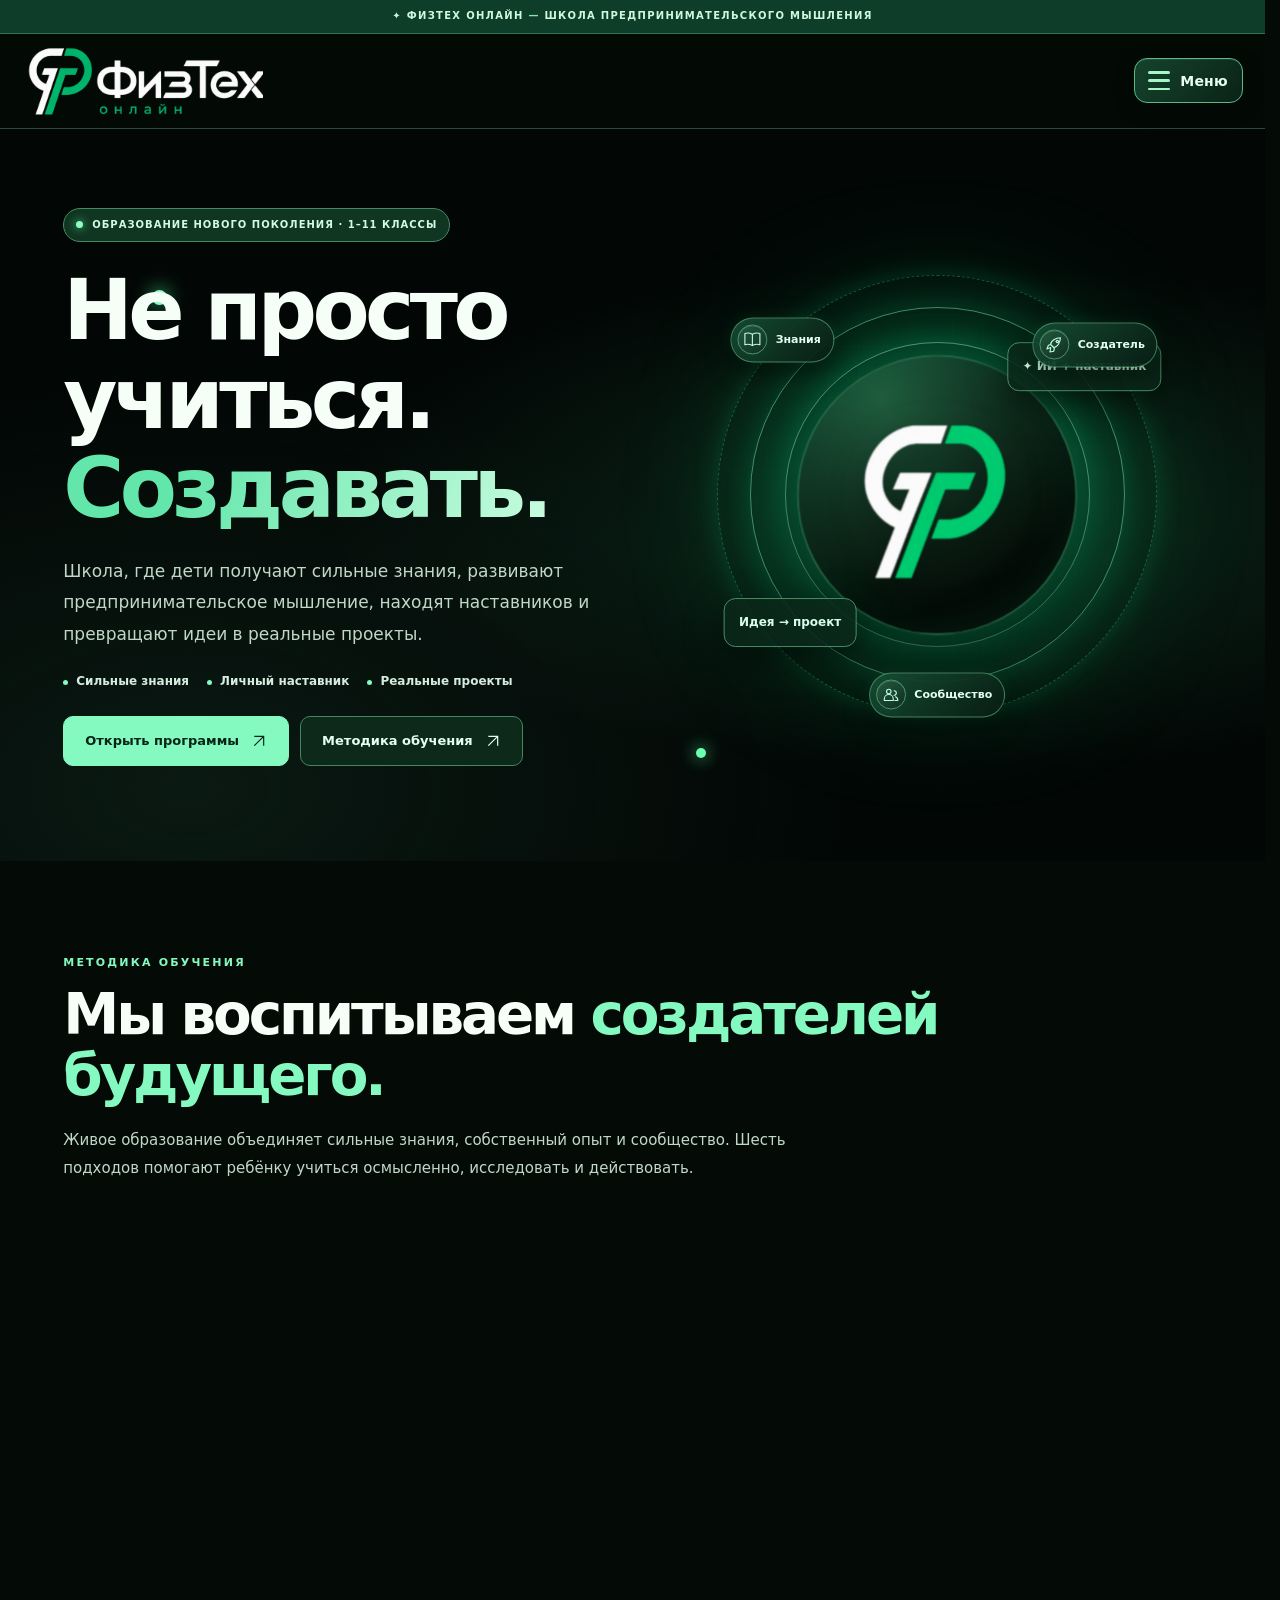
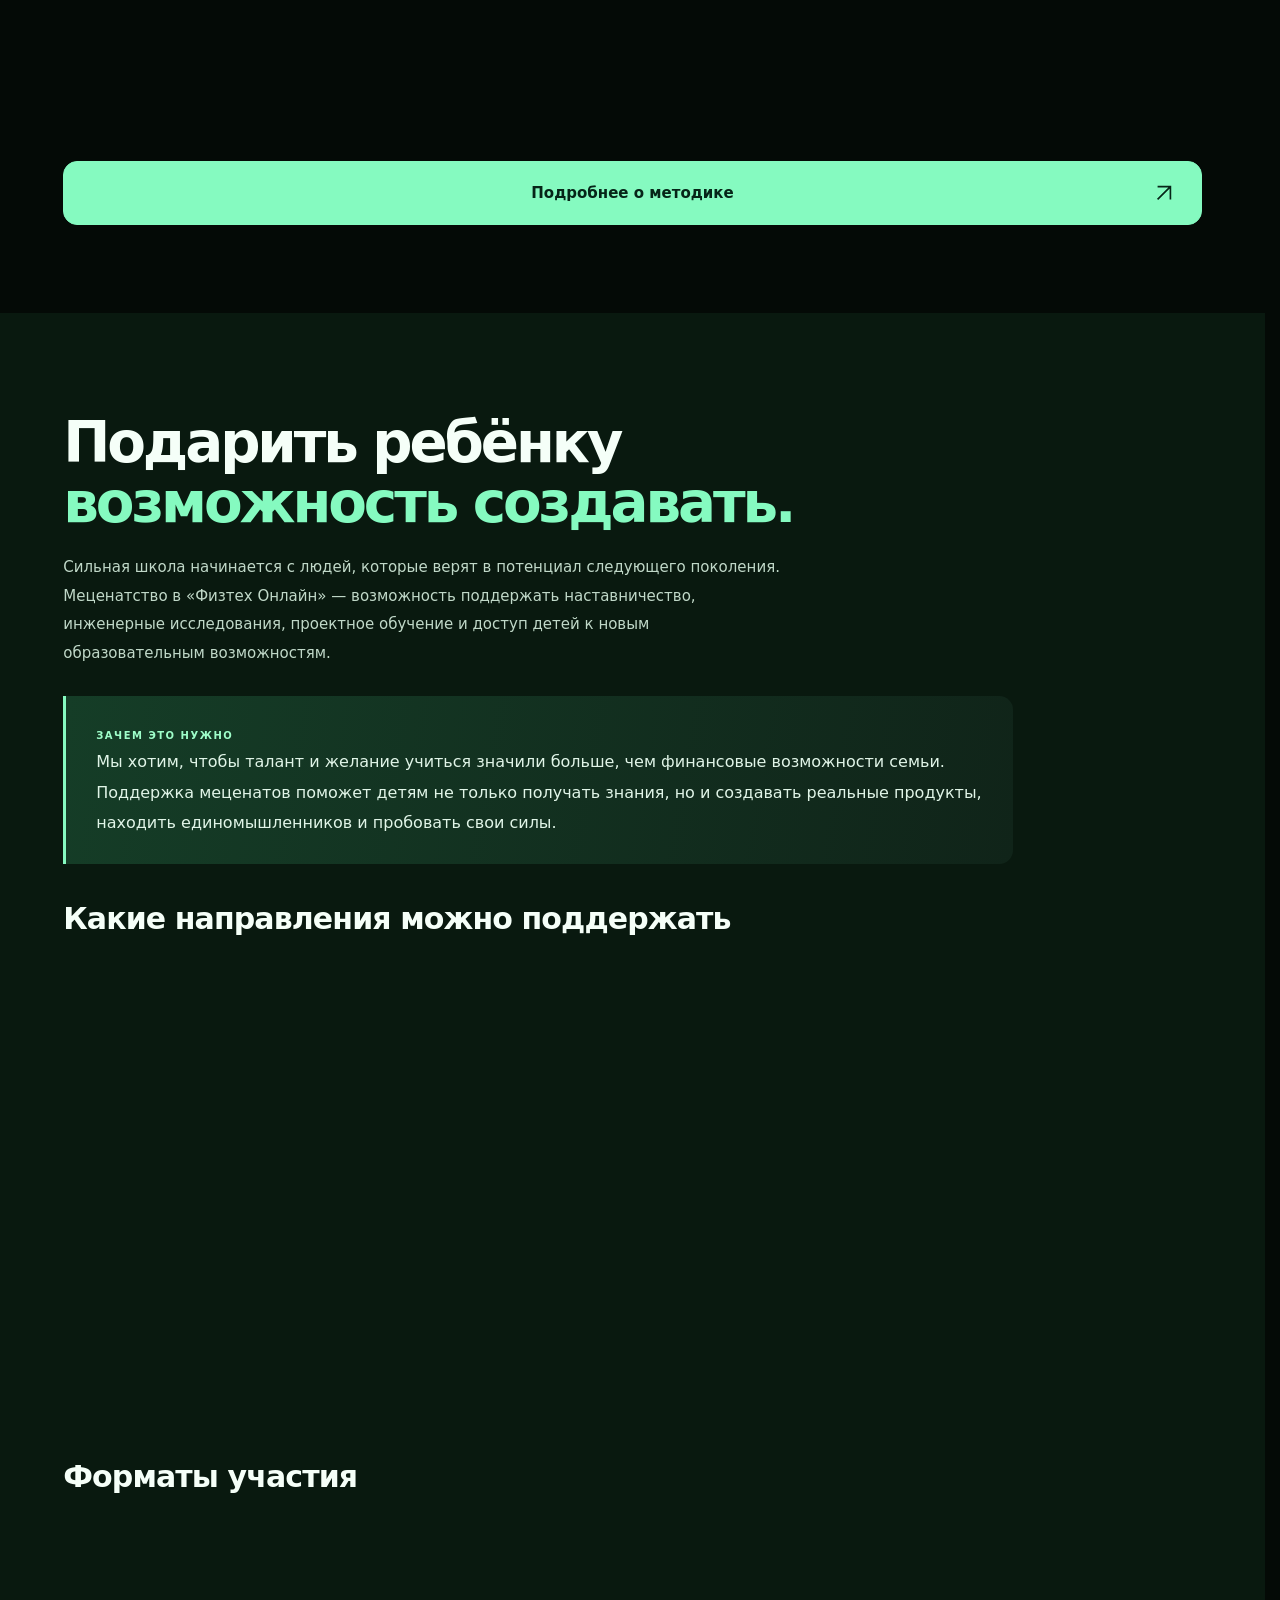
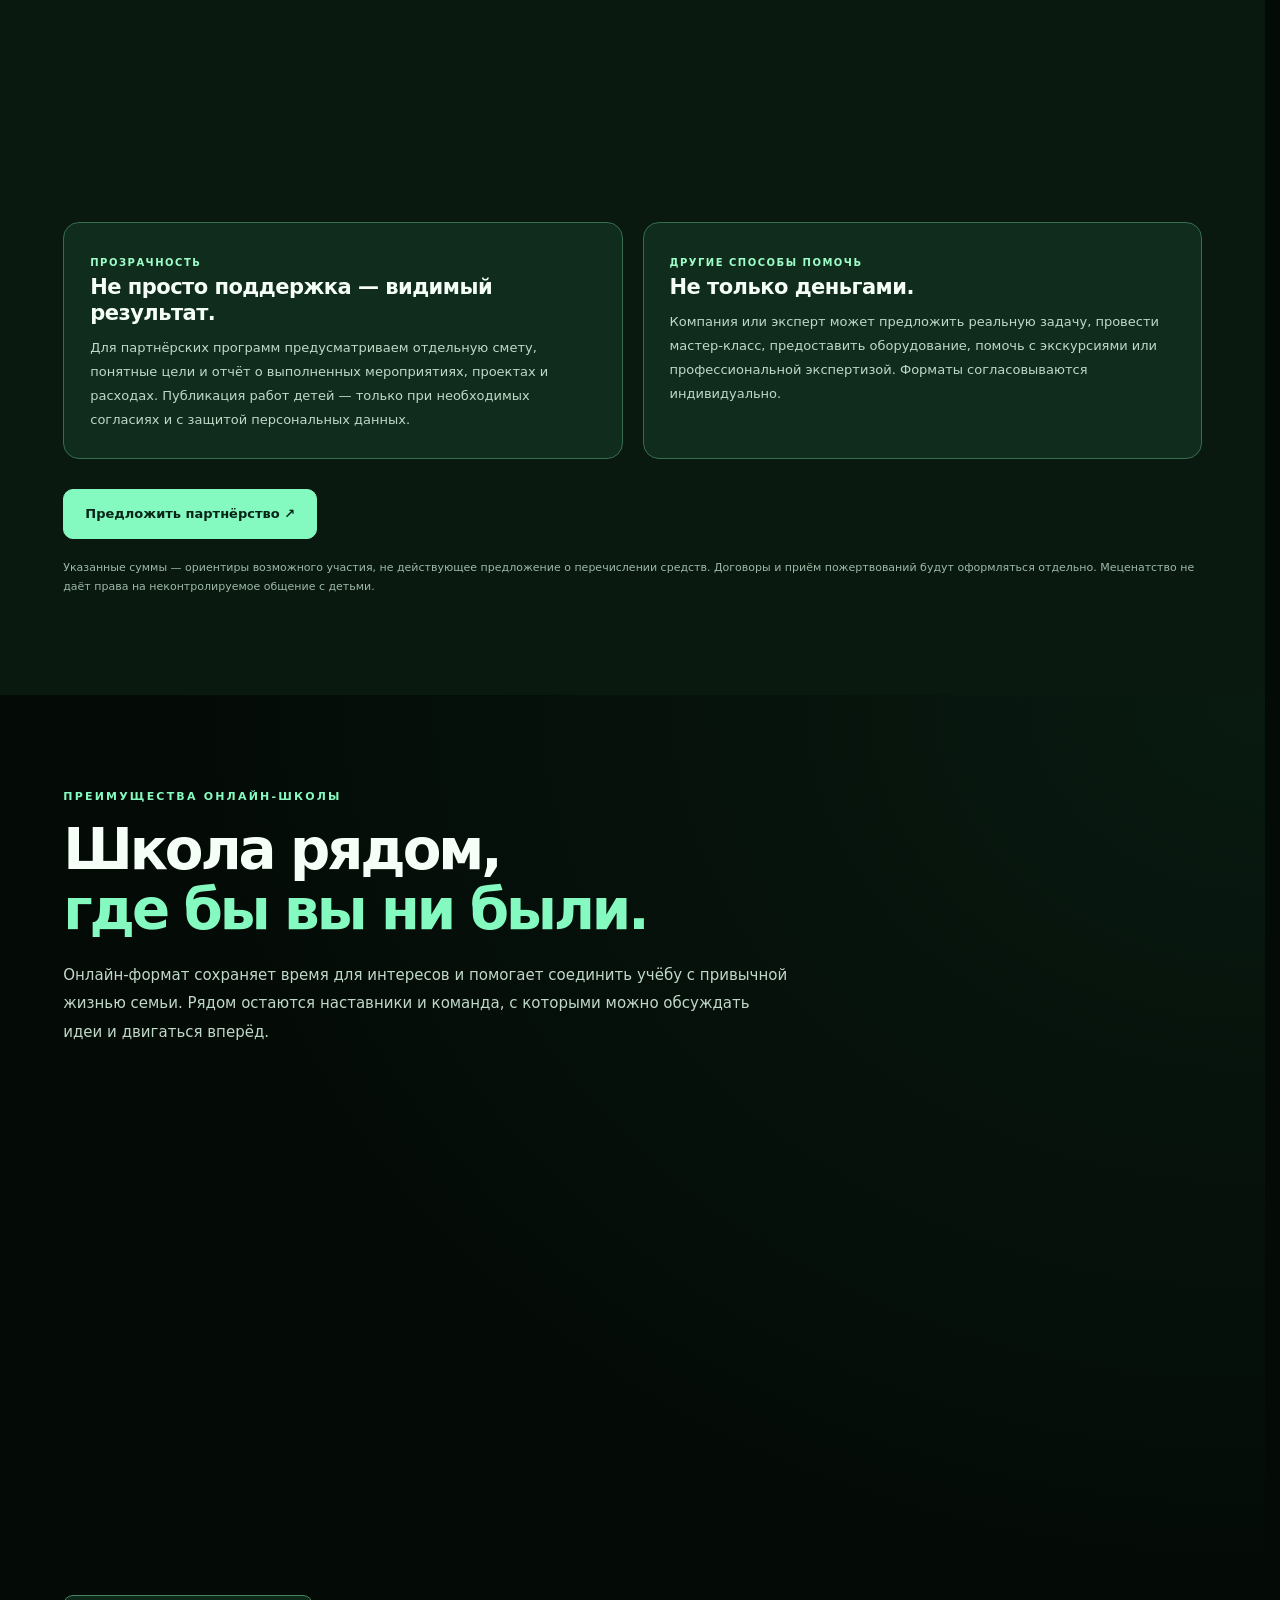
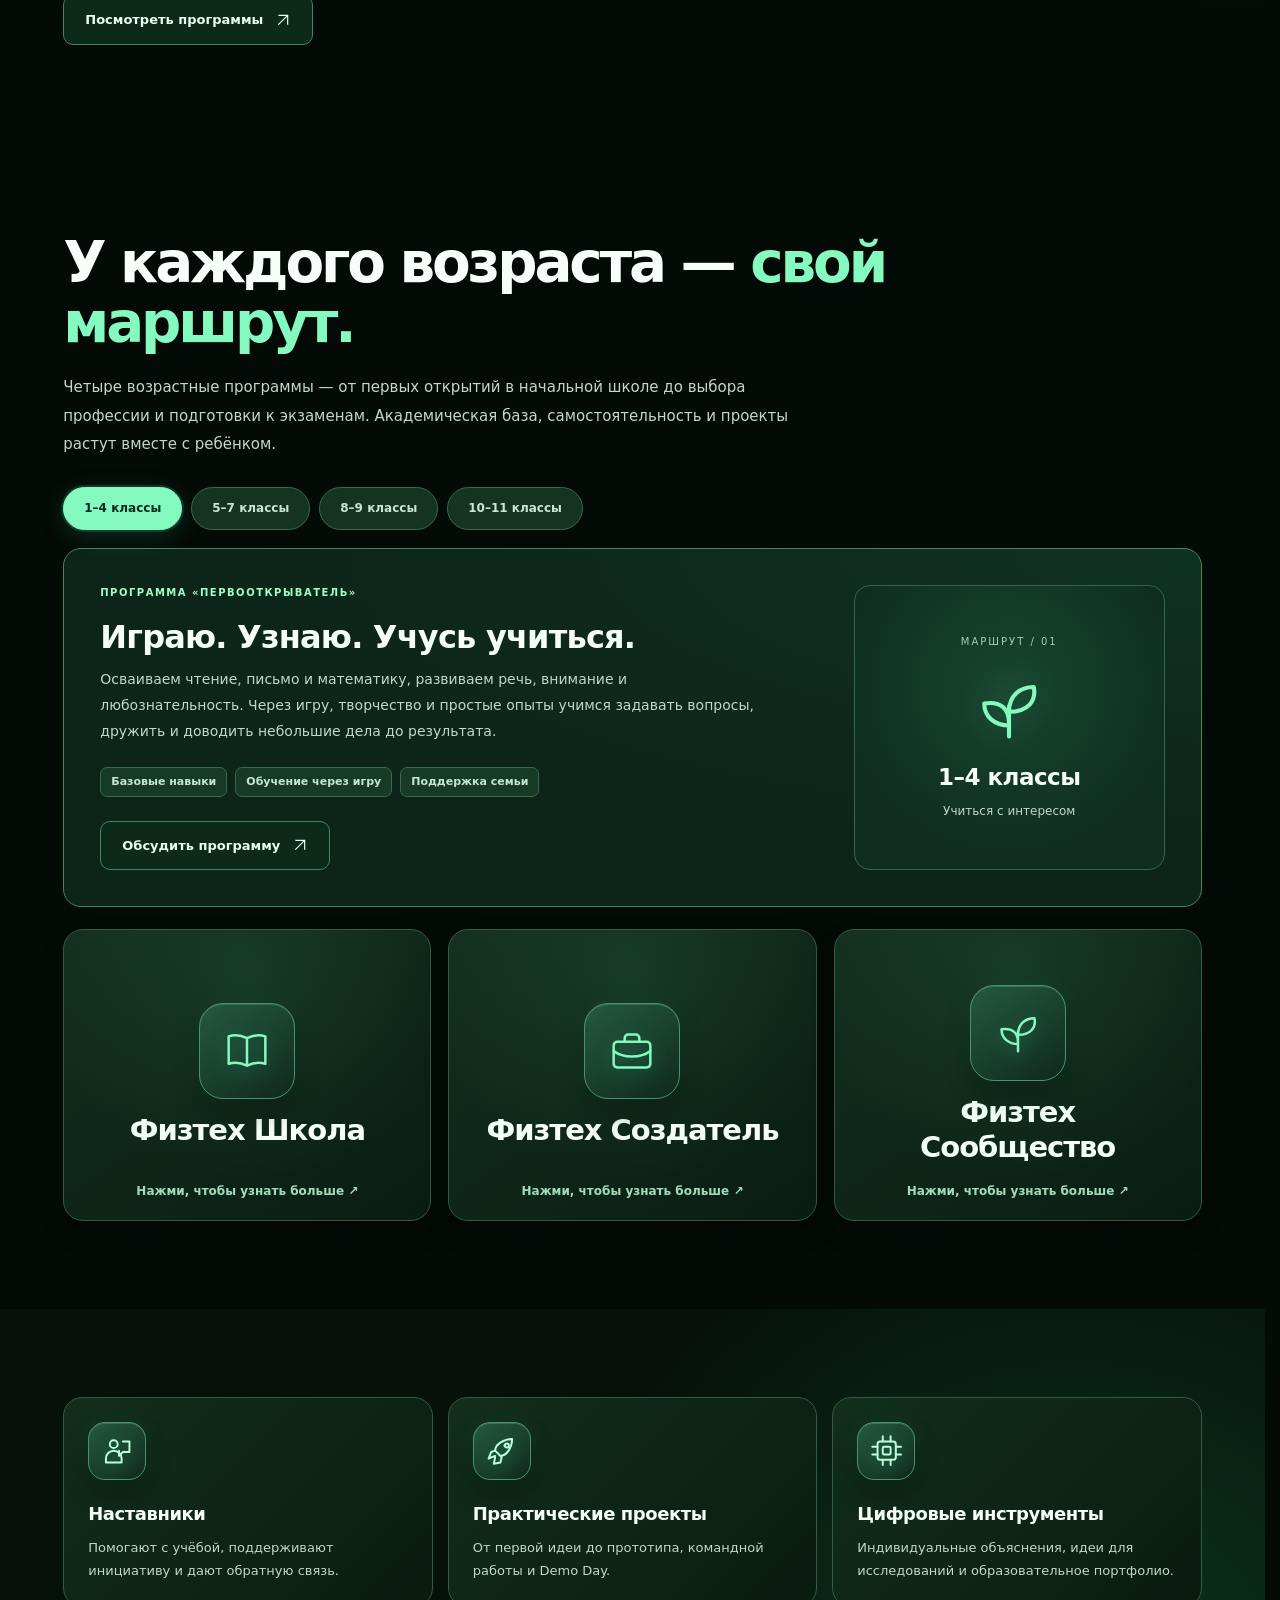
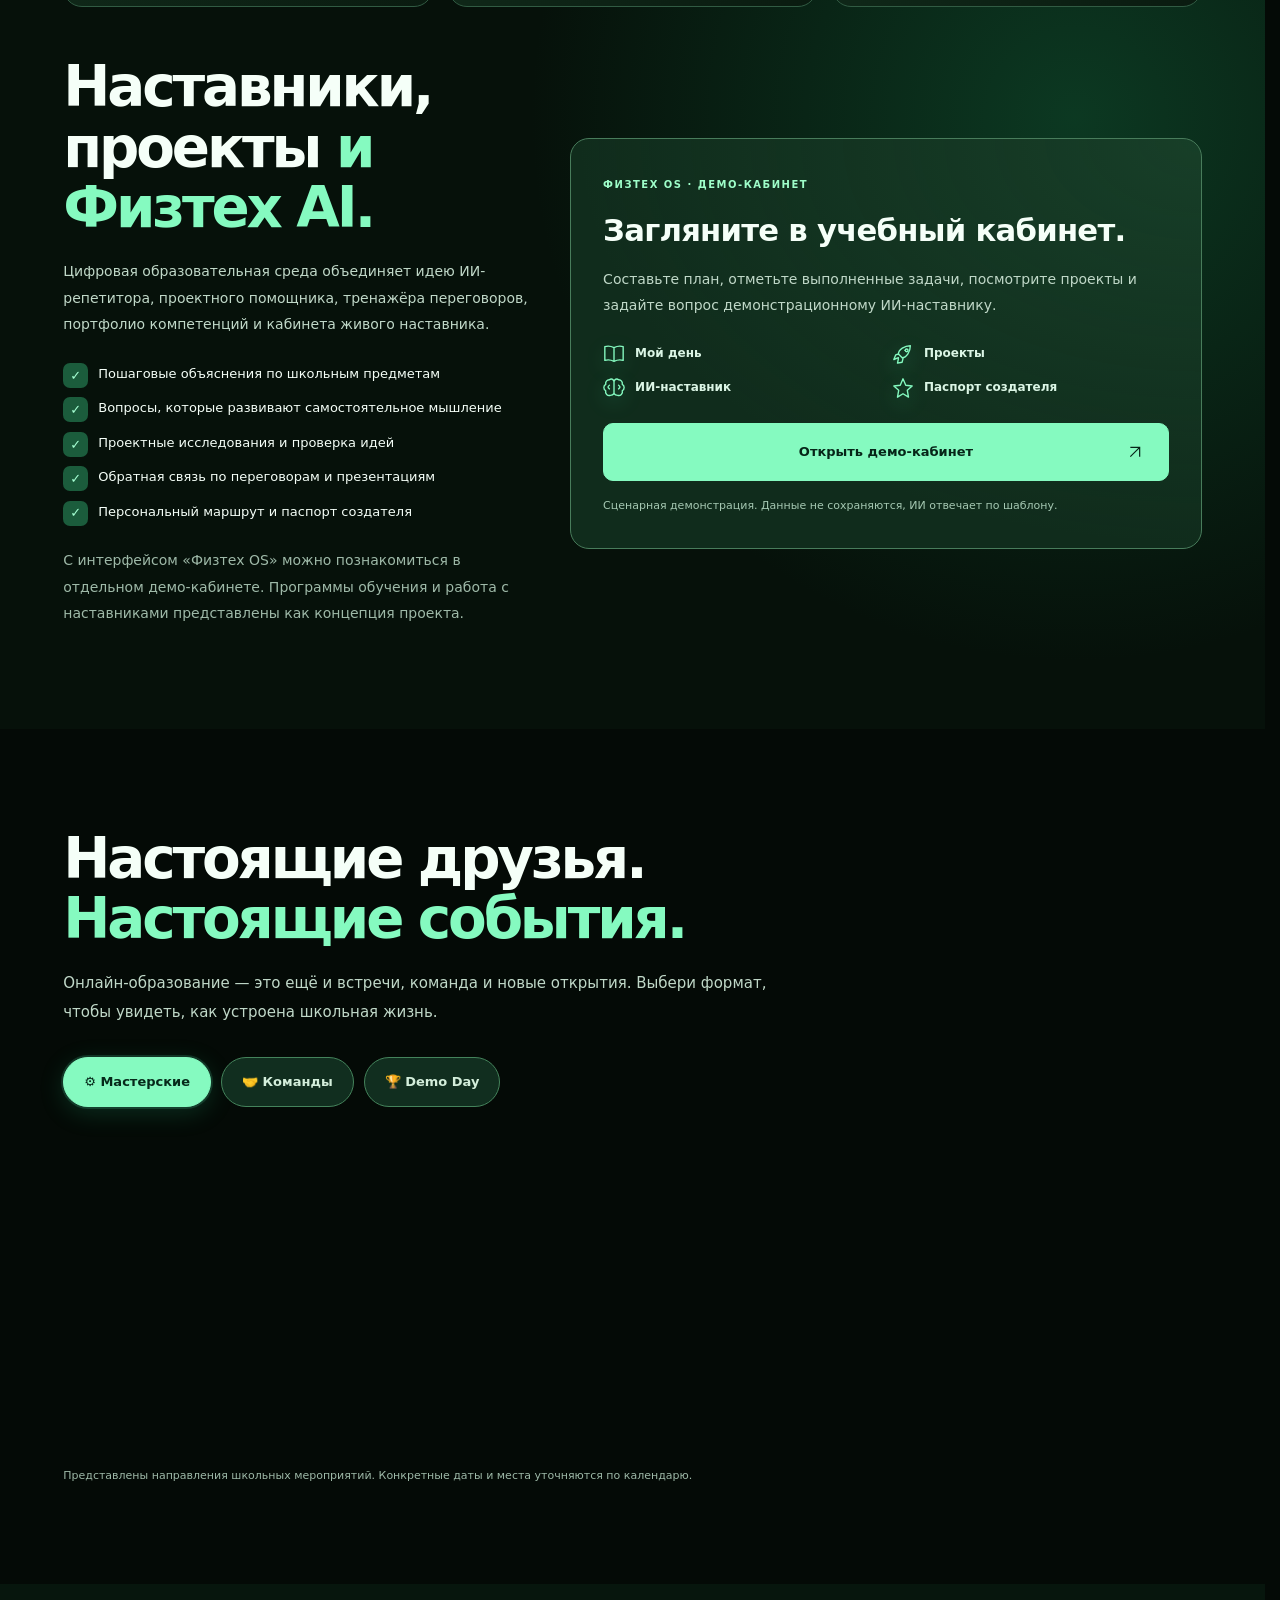
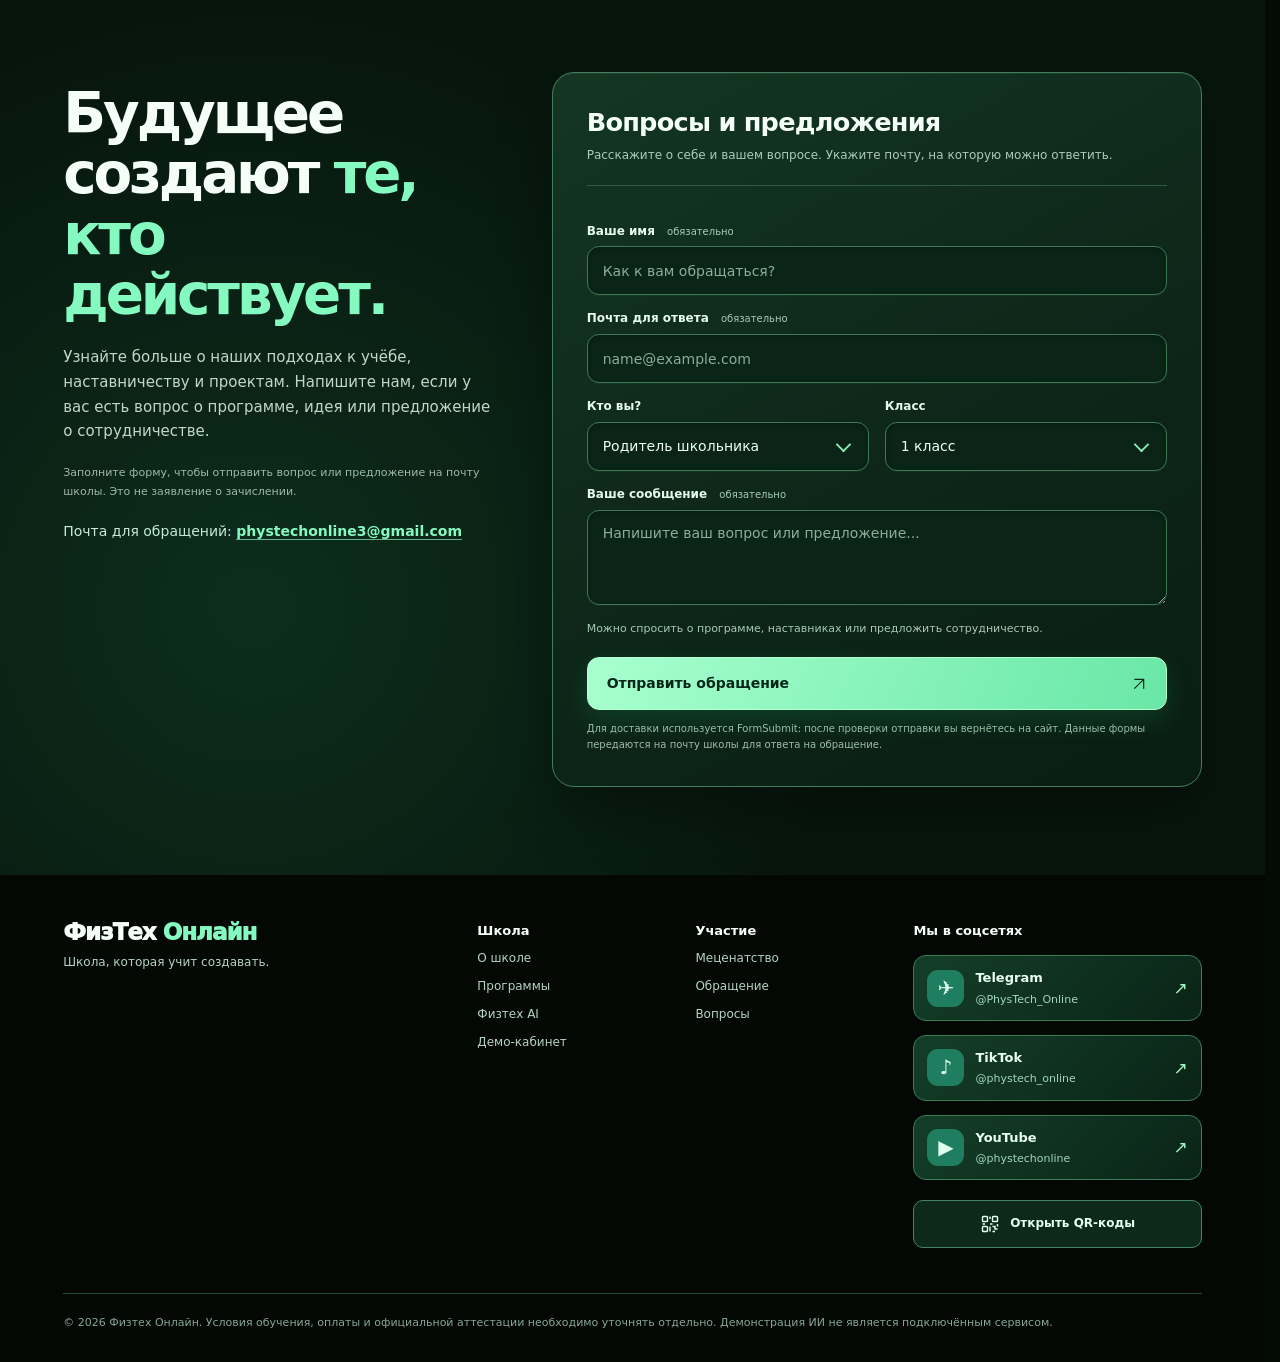
==== commit 3687e612: "Name the two-million-ruble patronage tier Territorial Patron" ====
--- a/index.html
+++ b/index.html
@@ -12,7 +12,7 @@
 <meta property="og:description" content="Школа нового поколения: знания, предпринимательское мышление и реальные проекты.">
 <title>Физтех Онлайн — Школа создателей будущего</title>
 <link rel="icon" type="image/svg+xml" href="assets/ft-symbol.svg?v=20261105-icon1">
-<link rel="stylesheet" href="styles.css?v=20261105-online-benefits1">
+<link rel="stylesheet" href="styles.css?v=20261105-territorial-patron1">
 <script src="script.js?v=20261105-security2" defer></script>
 </head>
 <body>
@@ -103,7 +103,7 @@
 <article class="card"><strong>50 000 ₽</strong><h3>Друг школы</h3><p>Поддержка отдельных мастер-классов, образовательных материалов и небольших событий.</p></article>
 <article class="card"><strong>250 000 ₽</strong><h3>Партнёр программы</h3><p>Поддержка серии занятий, клуба, проектной группы или наставнических встреч.</p></article>
 <article class="card"><strong>500 000 ₽</strong><h3>Меценат направления</h3><p>Целевая поддержка лаборатории, инженерных проектов или образовательного направления.</p></article>
-<article class="card"><strong>2 млн ₽</strong><h3>Меценат образовательной программы</h3><p>Масштабная поддержка образовательных возможностей, наставничества и практических занятий.</article>
+<article class="card"><strong>2 млн ₽</strong><h3>Территориальный покровитель</h3><p>Меценат, выделивший 2 млн ₽, становится территориальным покровителем и поддерживает образовательные программы, наставничество и практические проекты.</p></article>
 </div>
 <div class="patron-process">
 <div><span class="mini-label">ПРОЗРАЧНОСТЬ</span><h3>Не просто поддержка — видимый результат.</h3><p>Для партнёрских программ предусматриваем отдельную смету, понятные цели и отчёт о выполненных мероприятиях, проектах и расходах. Публикация работ детей — только при необходимых согласиях и с защитой персональных данных.</p></div>
--- a/styles.css
+++ b/styles.css
@@ -1124,3 +1124,4 @@
  #advantages .online-benefit p{font-size:13px}
  #advantages .online-benefits-link{width:100%;justify-content:center}
 }
+@media(max-width:370px){.donor-grid{grid-template-columns:1fr}}
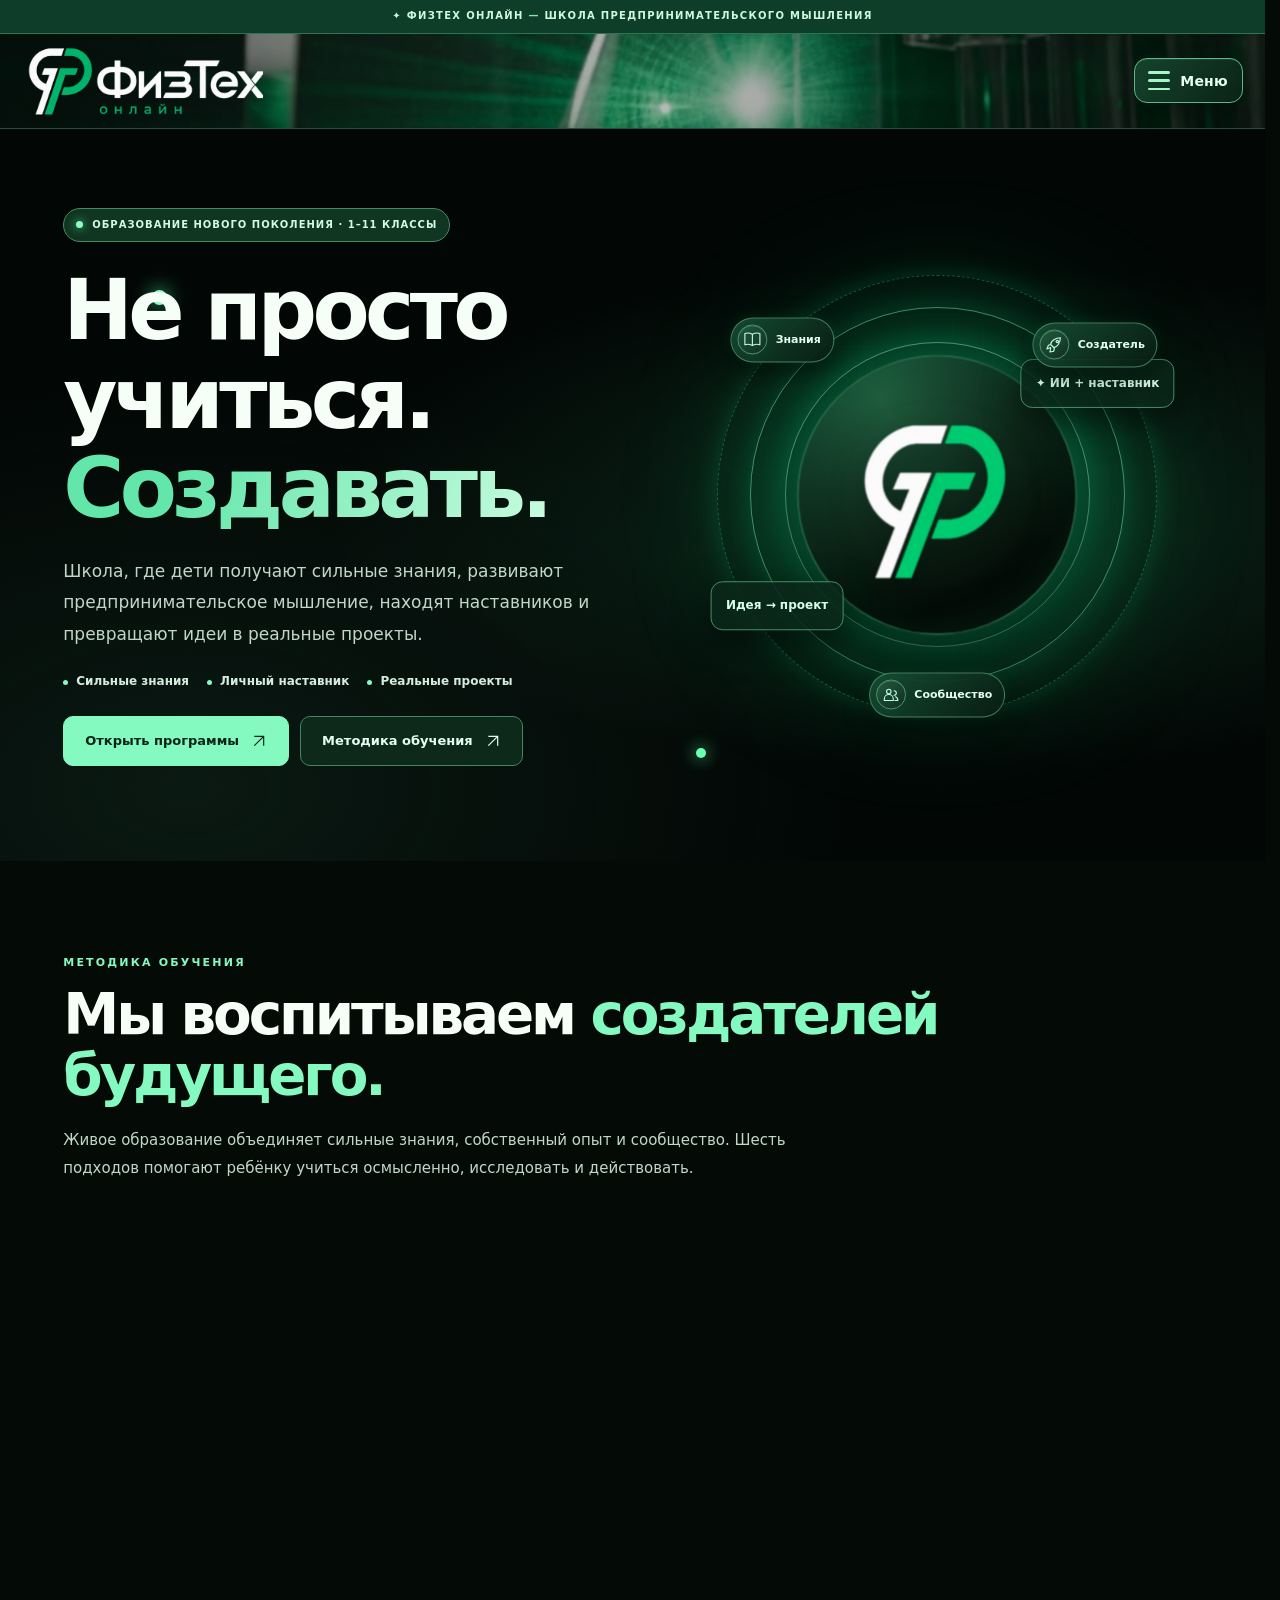
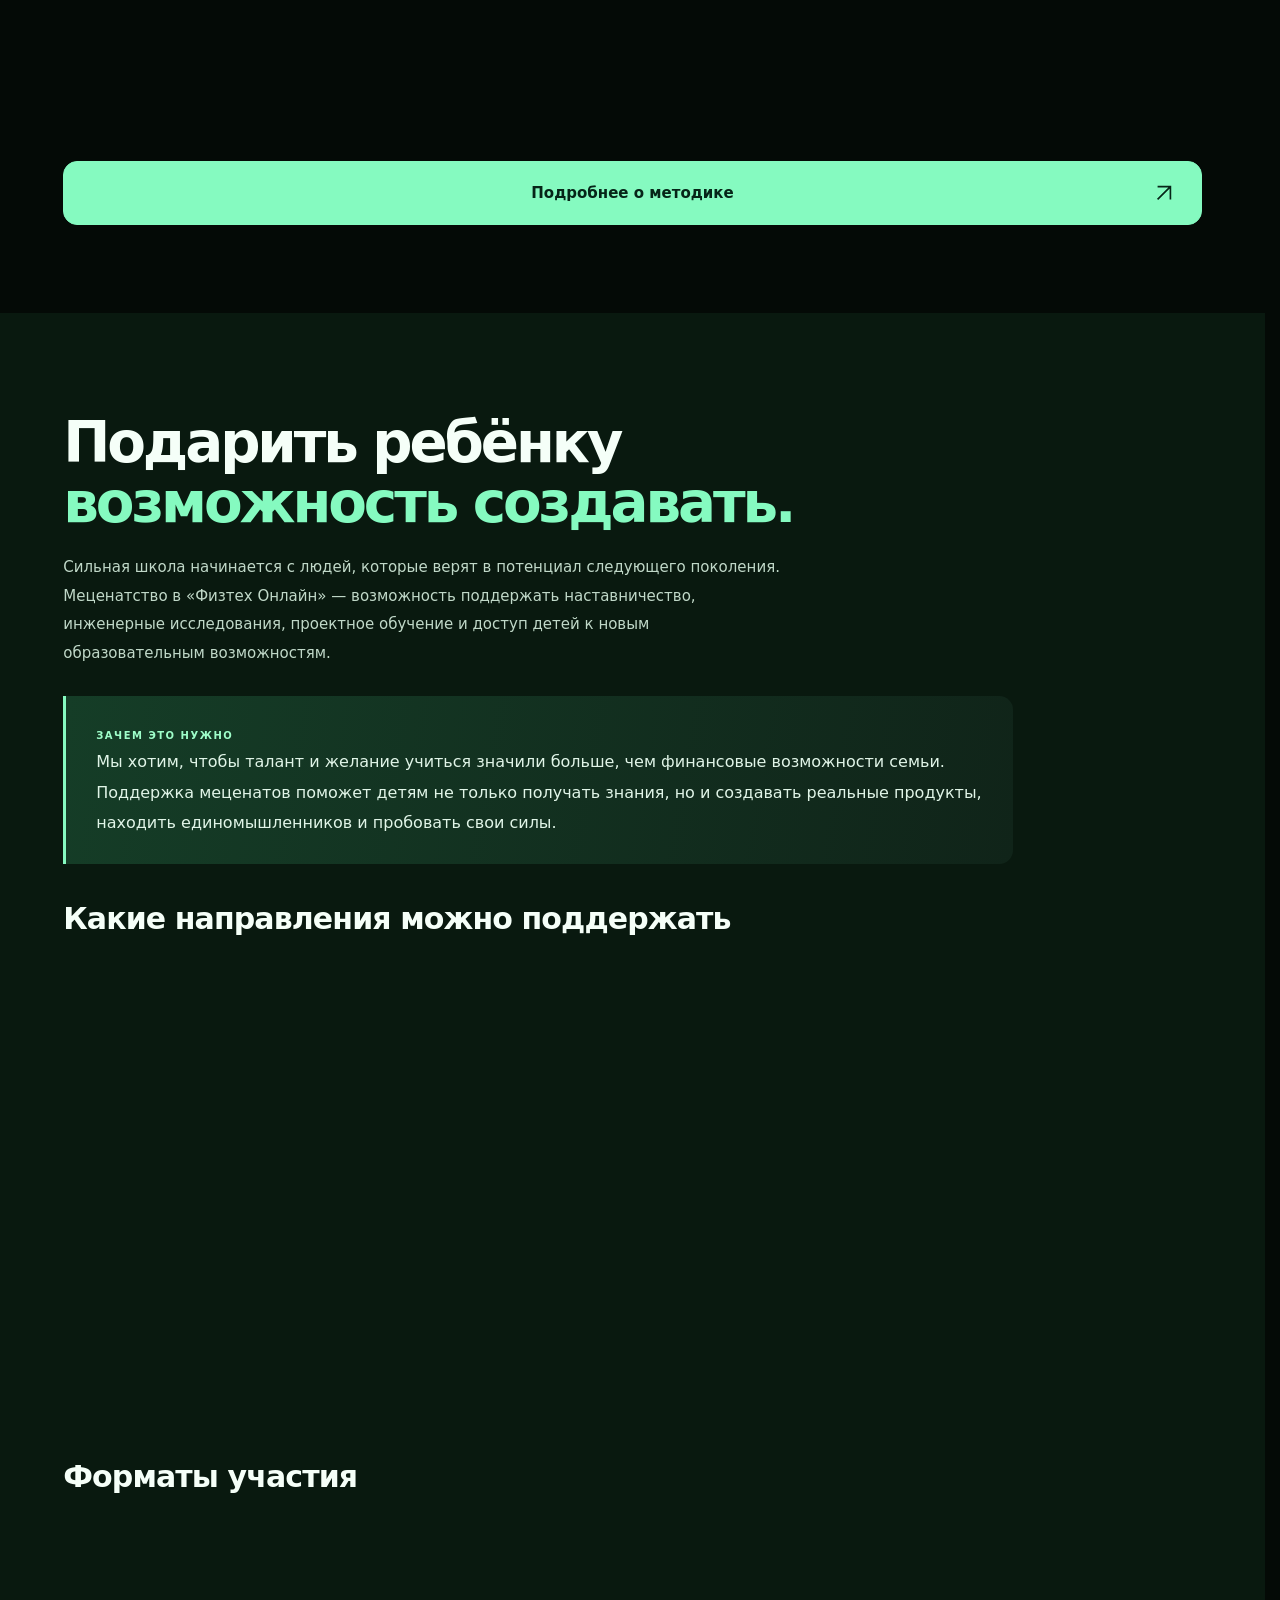
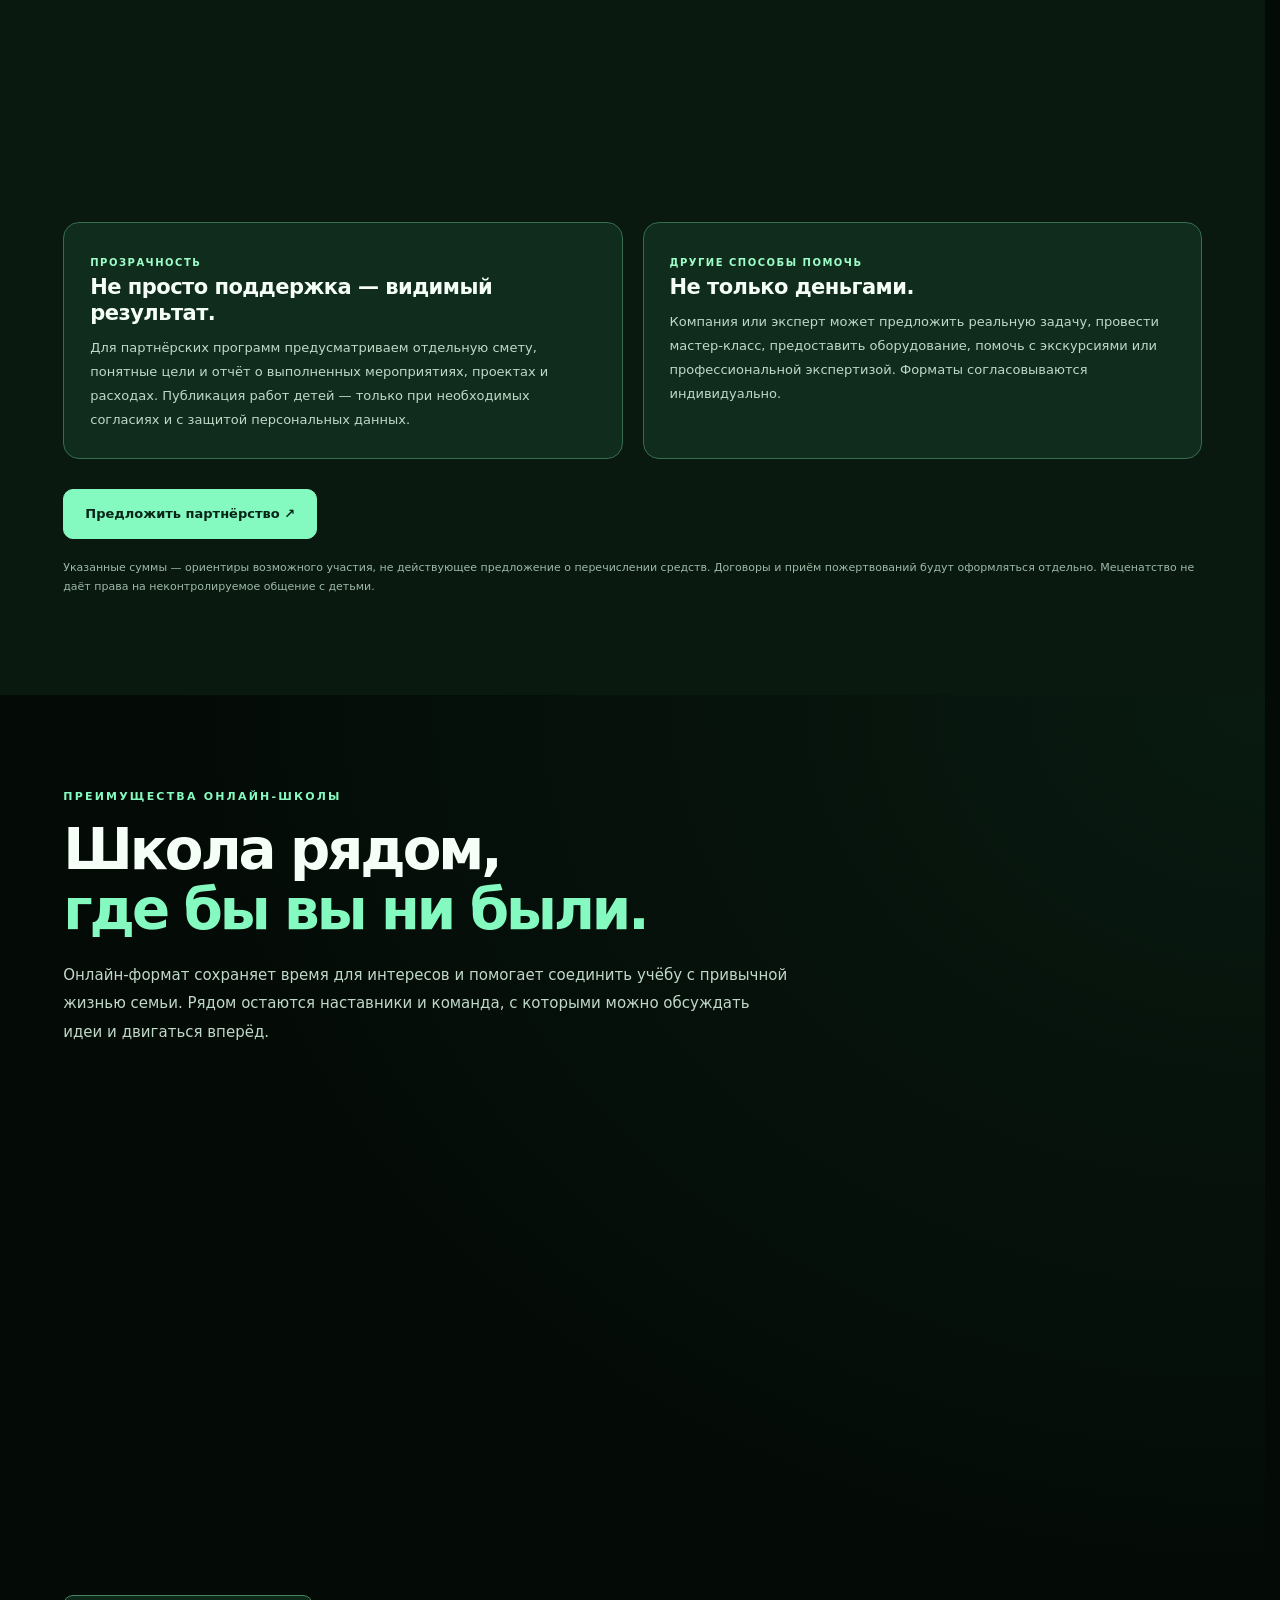
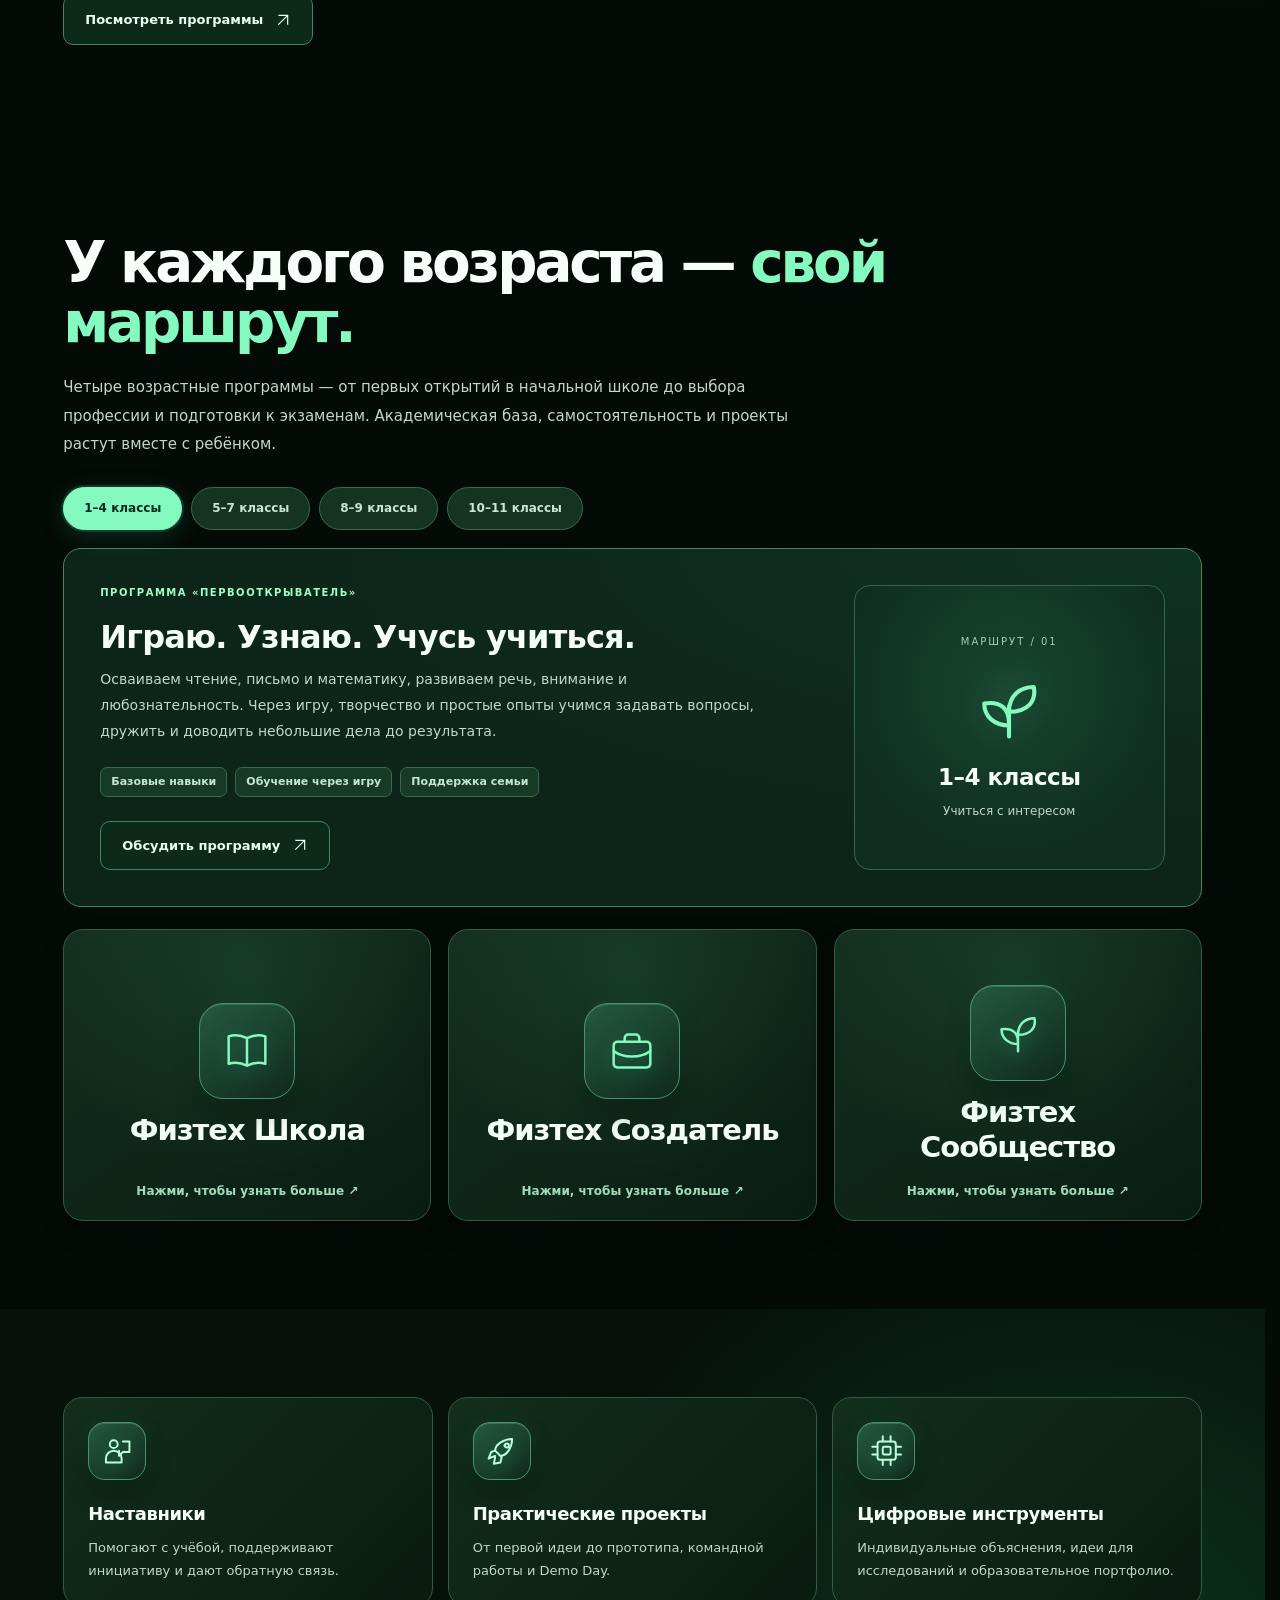
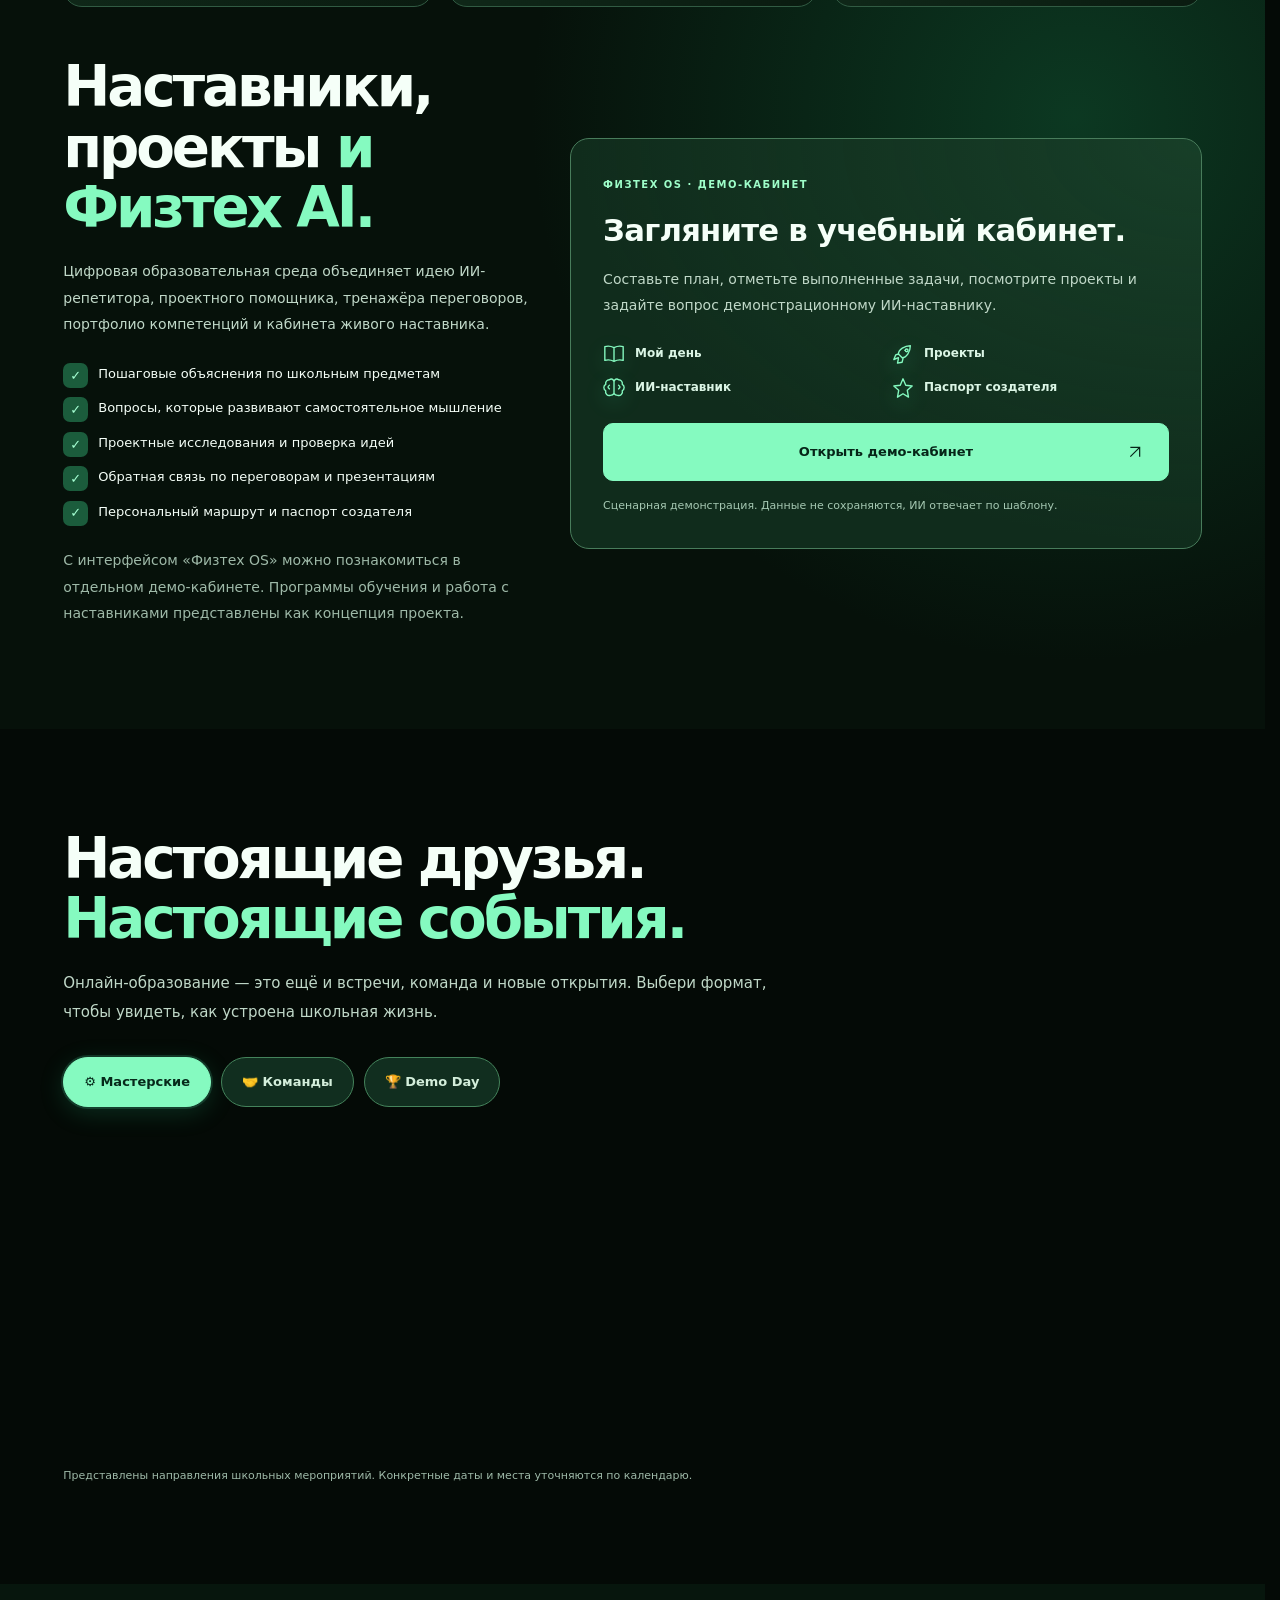
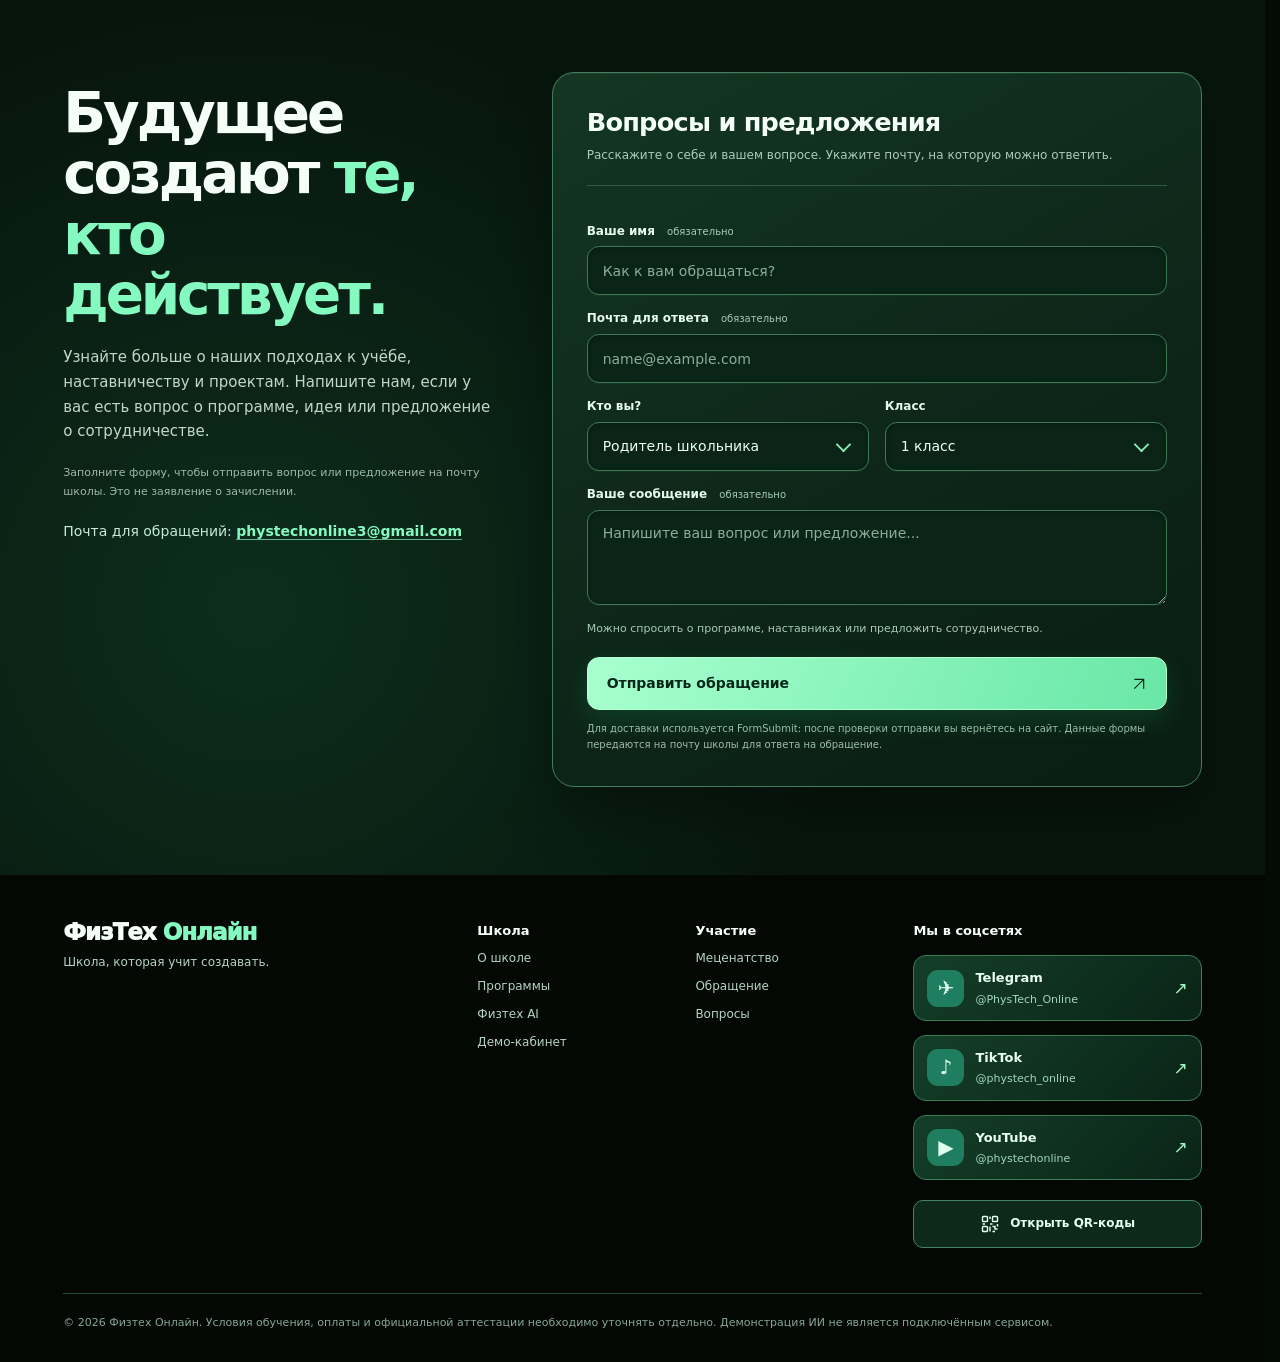
==== commit 2d435012: "Add a silent video background to the shared site header" ====
--- a/index.html
+++ b/index.html
@@ -2,7 +2,7 @@
 <html lang="ru">
 <head>
 <meta charset="utf-8">
-<meta http-equiv="Content-Security-Policy" content="default-src 'none'; upgrade-insecure-requests; script-src 'self'; script-src-attr 'none'; style-src 'self'; style-src-attr 'none'; img-src 'self'; font-src 'self'; connect-src 'none'; object-src 'none'; base-uri 'none'; frame-src 'none'; worker-src 'none'; form-action 'self' https://formsubmit.co/phystechonline3@gmail.com">
+<meta http-equiv="Content-Security-Policy" content="default-src 'none'; upgrade-insecure-requests; script-src 'self'; script-src-attr 'none'; style-src 'self'; style-src-attr 'none'; img-src 'self'; media-src 'self'; font-src 'self'; connect-src 'none'; object-src 'none'; base-uri 'none'; frame-src 'none'; worker-src 'none'; form-action 'self' https://formsubmit.co/phystechonline3@gmail.com">
 <meta name="referrer" content="strict-origin-when-cross-origin">
 <script src="https.js?v=20261105-security2"></script>
 <meta name="viewport" content="width=device-width,initial-scale=1">
@@ -12,8 +12,8 @@
 <meta property="og:description" content="Школа нового поколения: знания, предпринимательское мышление и реальные проекты.">
 <title>Физтех Онлайн — Школа создателей будущего</title>
 <link rel="icon" type="image/svg+xml" href="assets/ft-symbol.svg?v=20261105-icon1">
-<link rel="stylesheet" href="styles.css?v=20261105-territorial-patron1">
-<script src="script.js?v=20261105-security2" defer></script>
+<link rel="stylesheet" href="styles.css?v=20261105-header-video1">
+<script src="script.js?v=20261105-header-video1" defer></script>
 </head>
 <body>
 <svg class="icon-sprite" xmlns="http://www.w3.org/2000/svg" aria-hidden="true" focusable="false">
@@ -38,7 +38,7 @@
 <div class="reading-progress" aria-hidden="true"><div class="reading-progress-bar" id="reading-progress-bar"></div></div>
 <a class="skip" href="#main">К содержимому</a>
 <div class="announcement">✦ ФИЗТЕХ ОНЛАЙН <span>—</span> ШКОЛА ПРЕДПРИНИМАТЕЛЬСКОГО МЫШЛЕНИЯ</div>
-<header class="site-header"><div class="container head-inner">
+<header class="site-header"><div class="header-video-background" aria-hidden="true"><video class="header-background-video" data-header-video data-video-src="assets/videos/header-background.mp4?v=1" poster="assets/videos/header-background-poster.jpg?v=1" width="960" height="240" muted loop playsinline preload="none" tabindex="-1" disablepictureinpicture disableremoteplayback></video></div><div class="container head-inner">
 <a class="logo" href="#top" aria-label="Физтех Онлайн — главная"><img class="logo-full-image" src="f481ac00-e85d-4a3f-9300-6985ac4300cf.png" alt="ФизТех Онлайн"><span class="logo-mark" aria-hidden="true">Ф<span>Т</span></span><span class="logo-text">ФизТех<small>ОНЛАЙН</small></span></a>
 <button class="menu-toggle" type="button" aria-expanded="false" aria-controls="mobile-navigation" aria-label="Открыть меню"><span class="menu-bars" aria-hidden="true"><span></span><span></span><span></span></span><span class="menu-toggle-label">Меню</span></button>
 </div><nav class="mobile-nav site-dropdown" id="mobile-navigation" aria-label="Меню сайта и социальные сети" hidden>
--- a/styles.css
+++ b/styles.css
@@ -1125,3 +1125,10 @@
  #advantages .online-benefits-link{width:100%;justify-content:center}
 }
 @media(max-width:370px){.donor-grid{grid-template-columns:1fr}}
+
+/* A silent film fills the header while its logo and navigation stay in front. */
+.site-header{isolation:isolate}
+.site-header>.head-inner{position:relative;z-index:1}
+.header-video-background{position:absolute;inset:0;z-index:0;overflow:hidden;pointer-events:none}
+.header-background-video{display:block;width:100%;height:100%;object-fit:cover;object-position:center}
+.header-video-background::after{content:"";position:absolute;inset:0;background:linear-gradient(90deg,#020a06b3,#020a0640 48%,#020a06a6)}
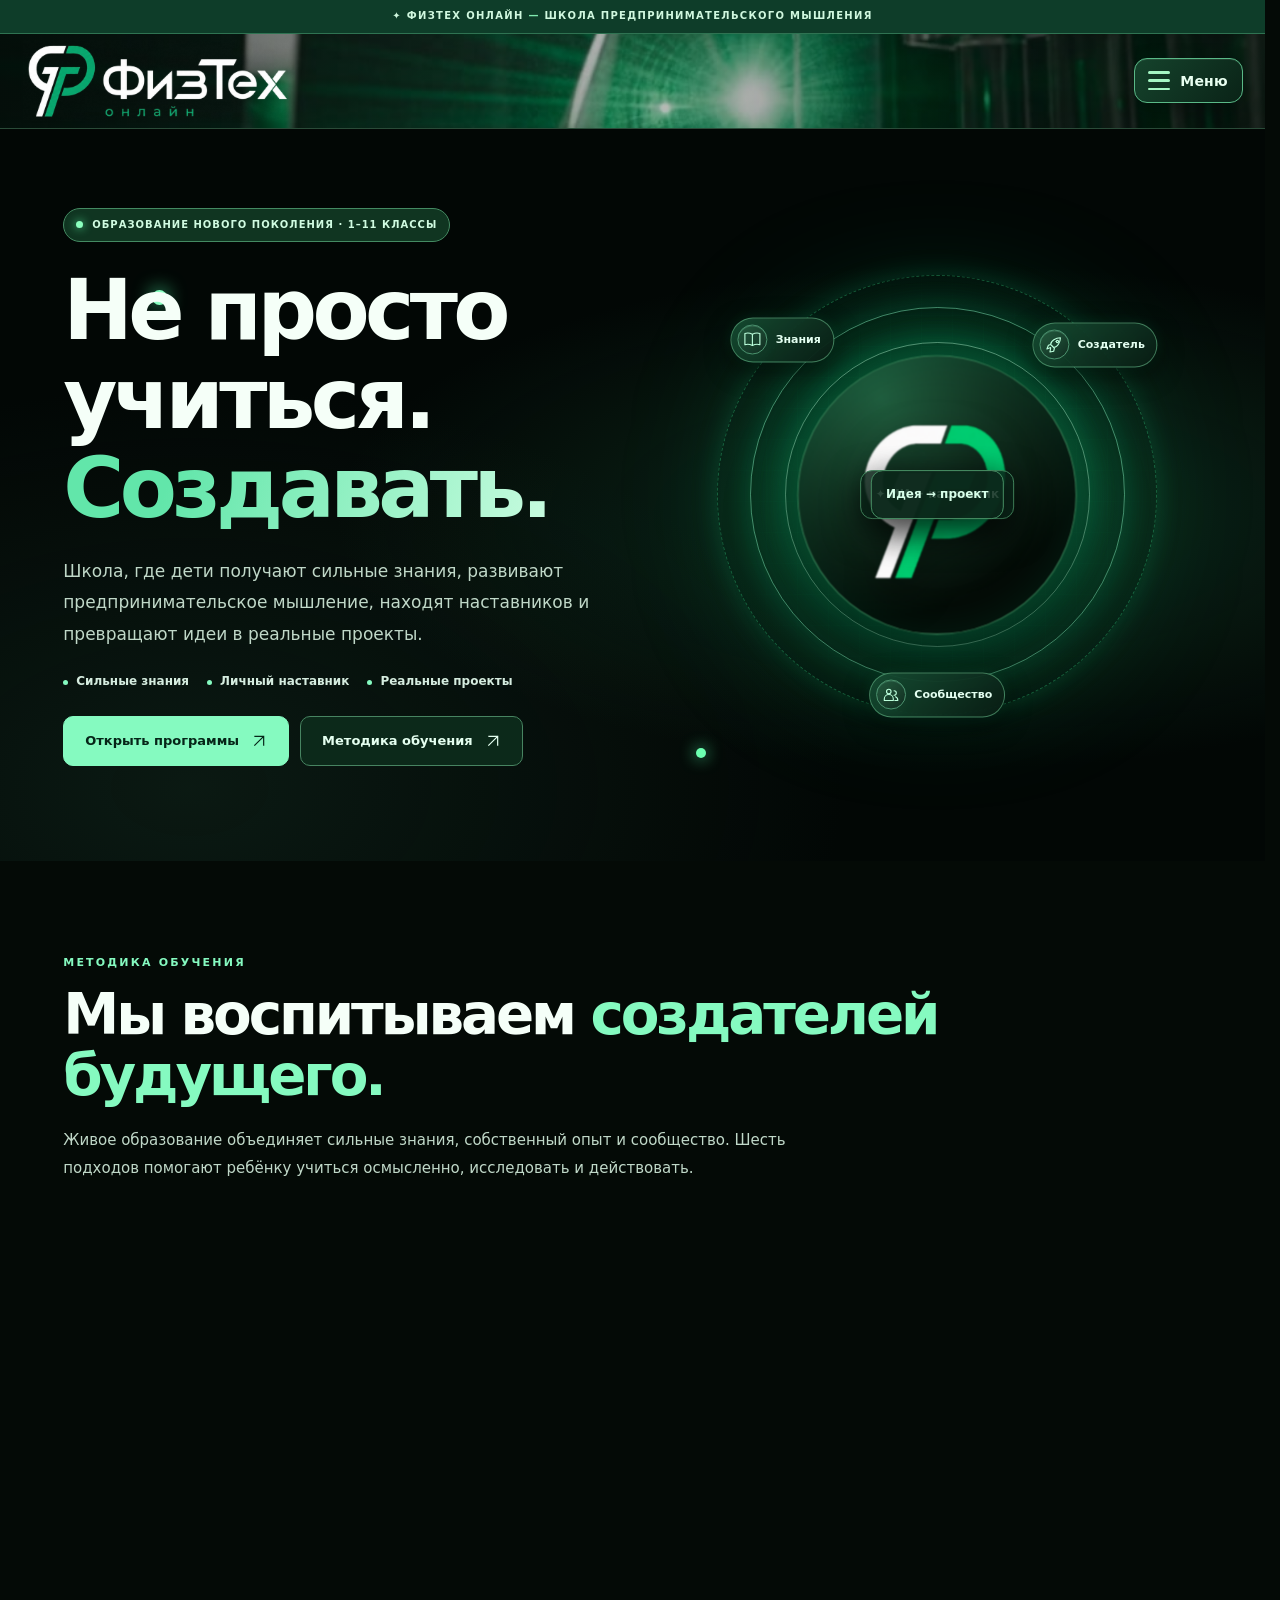
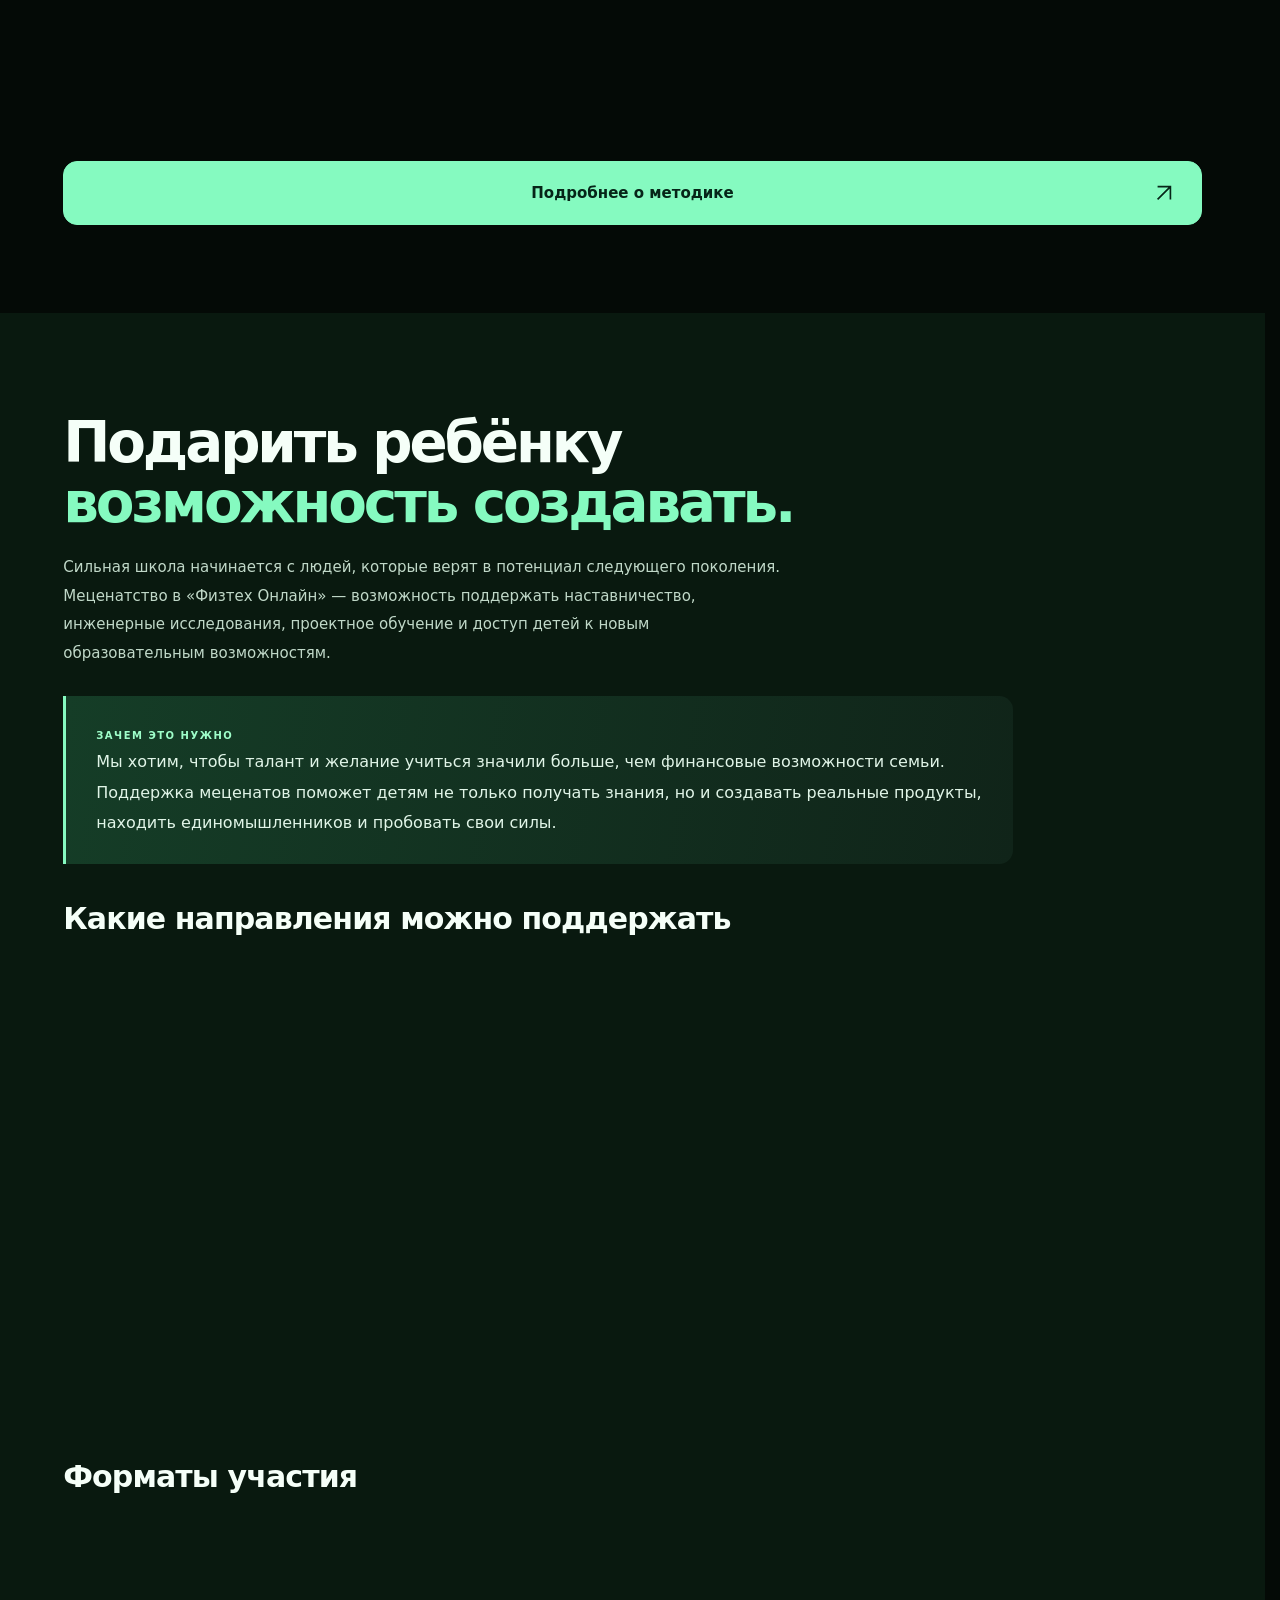
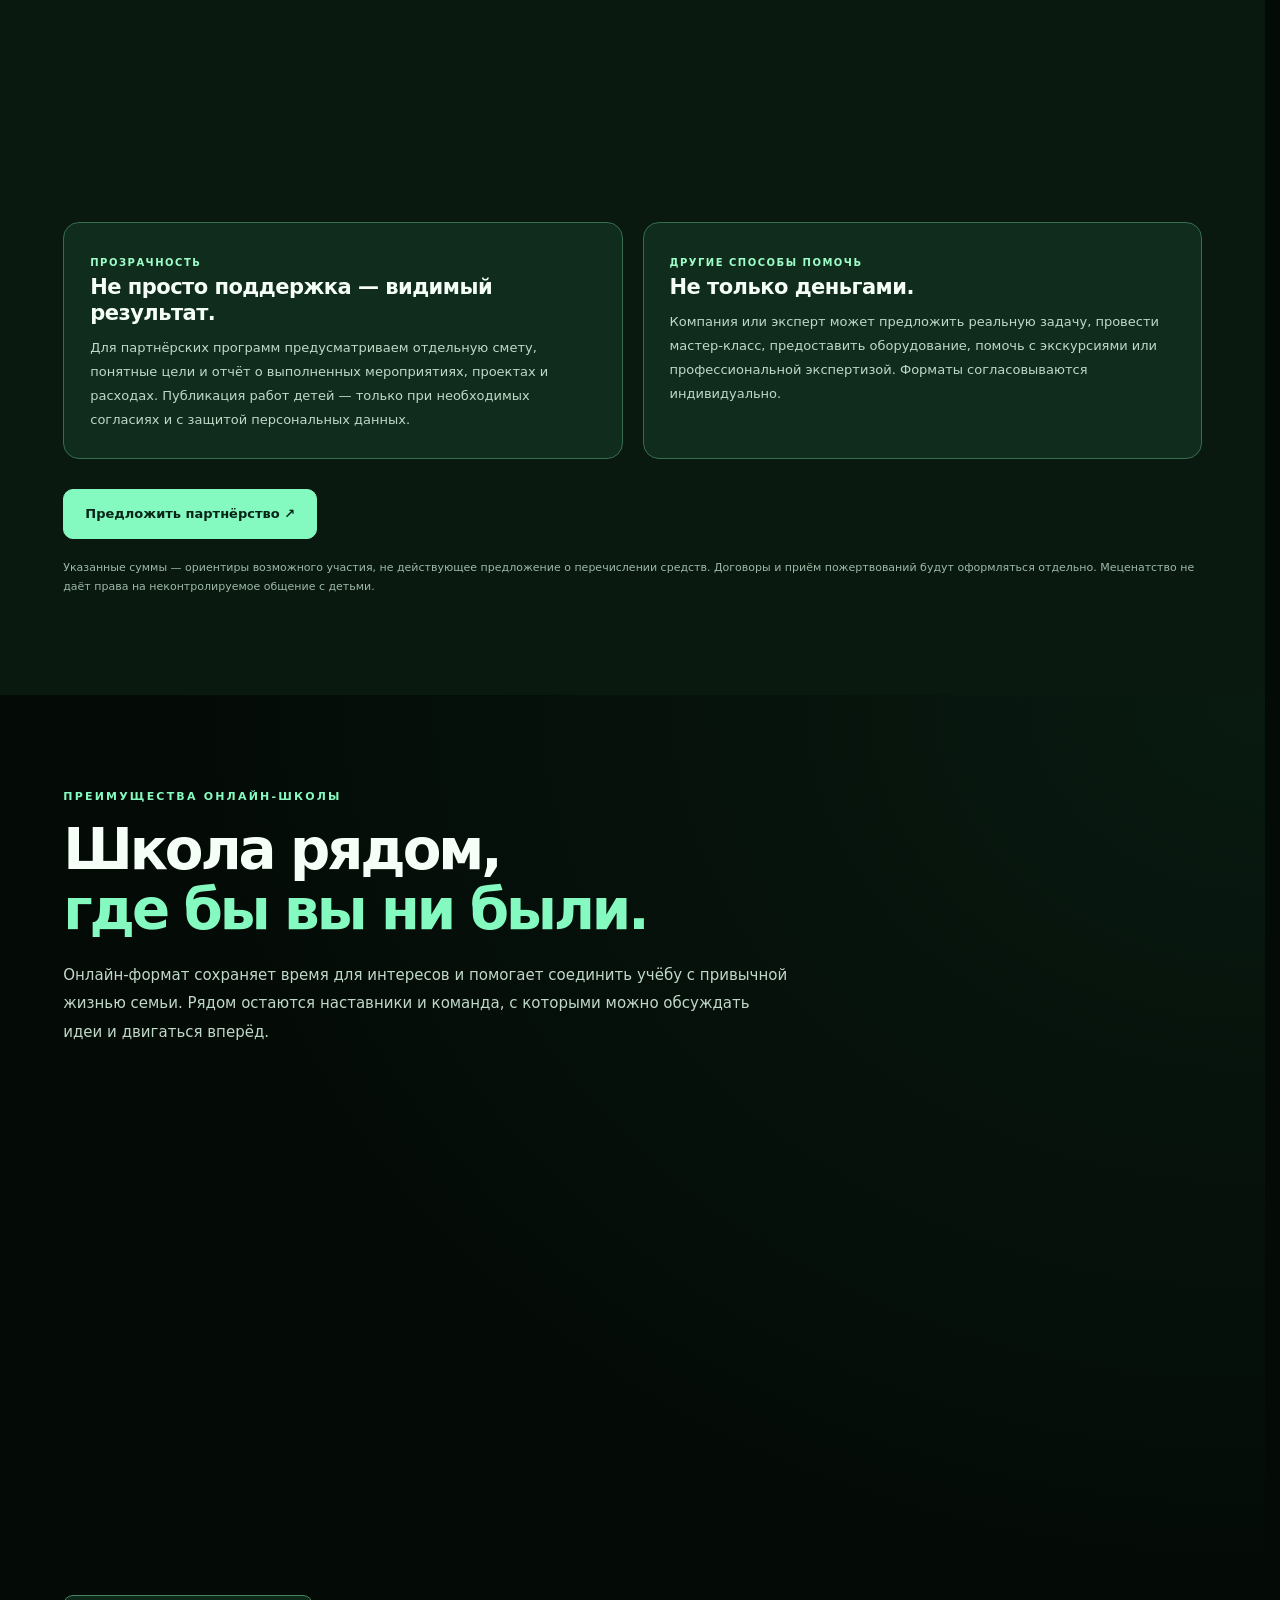
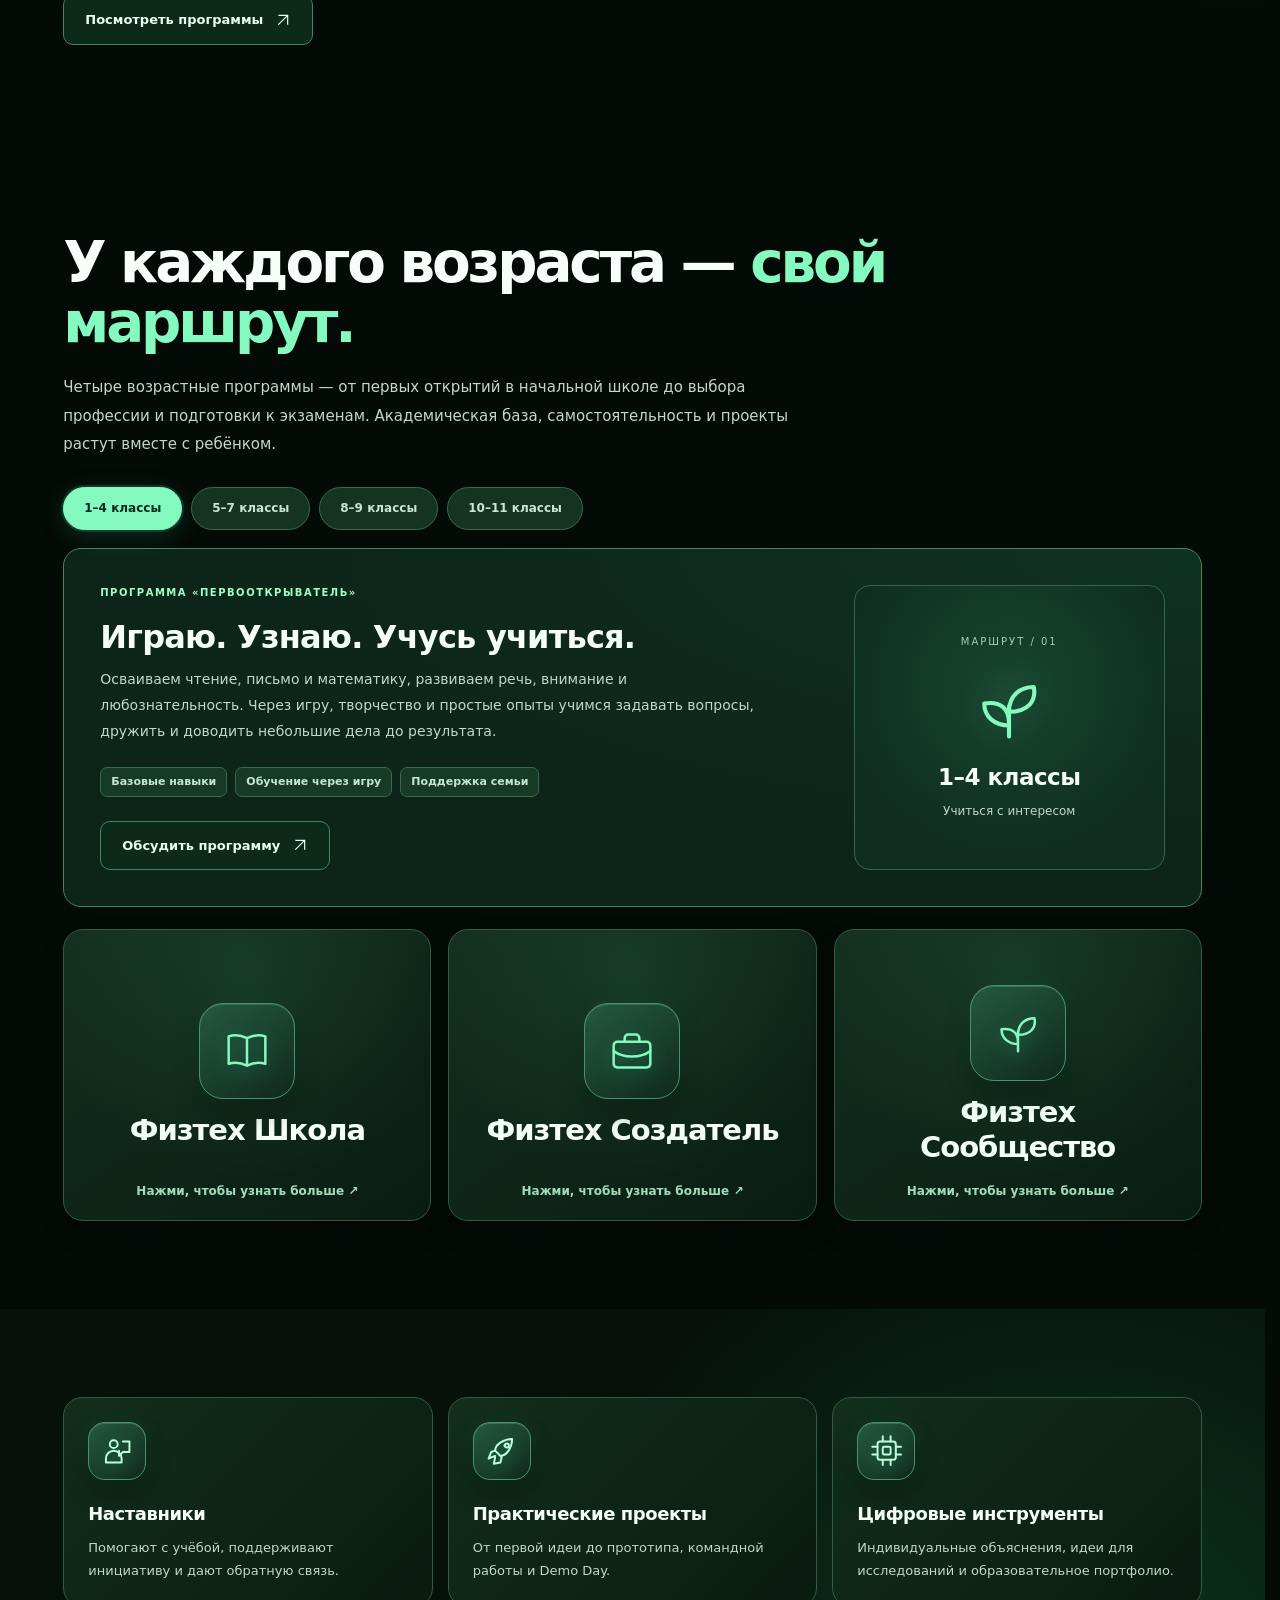
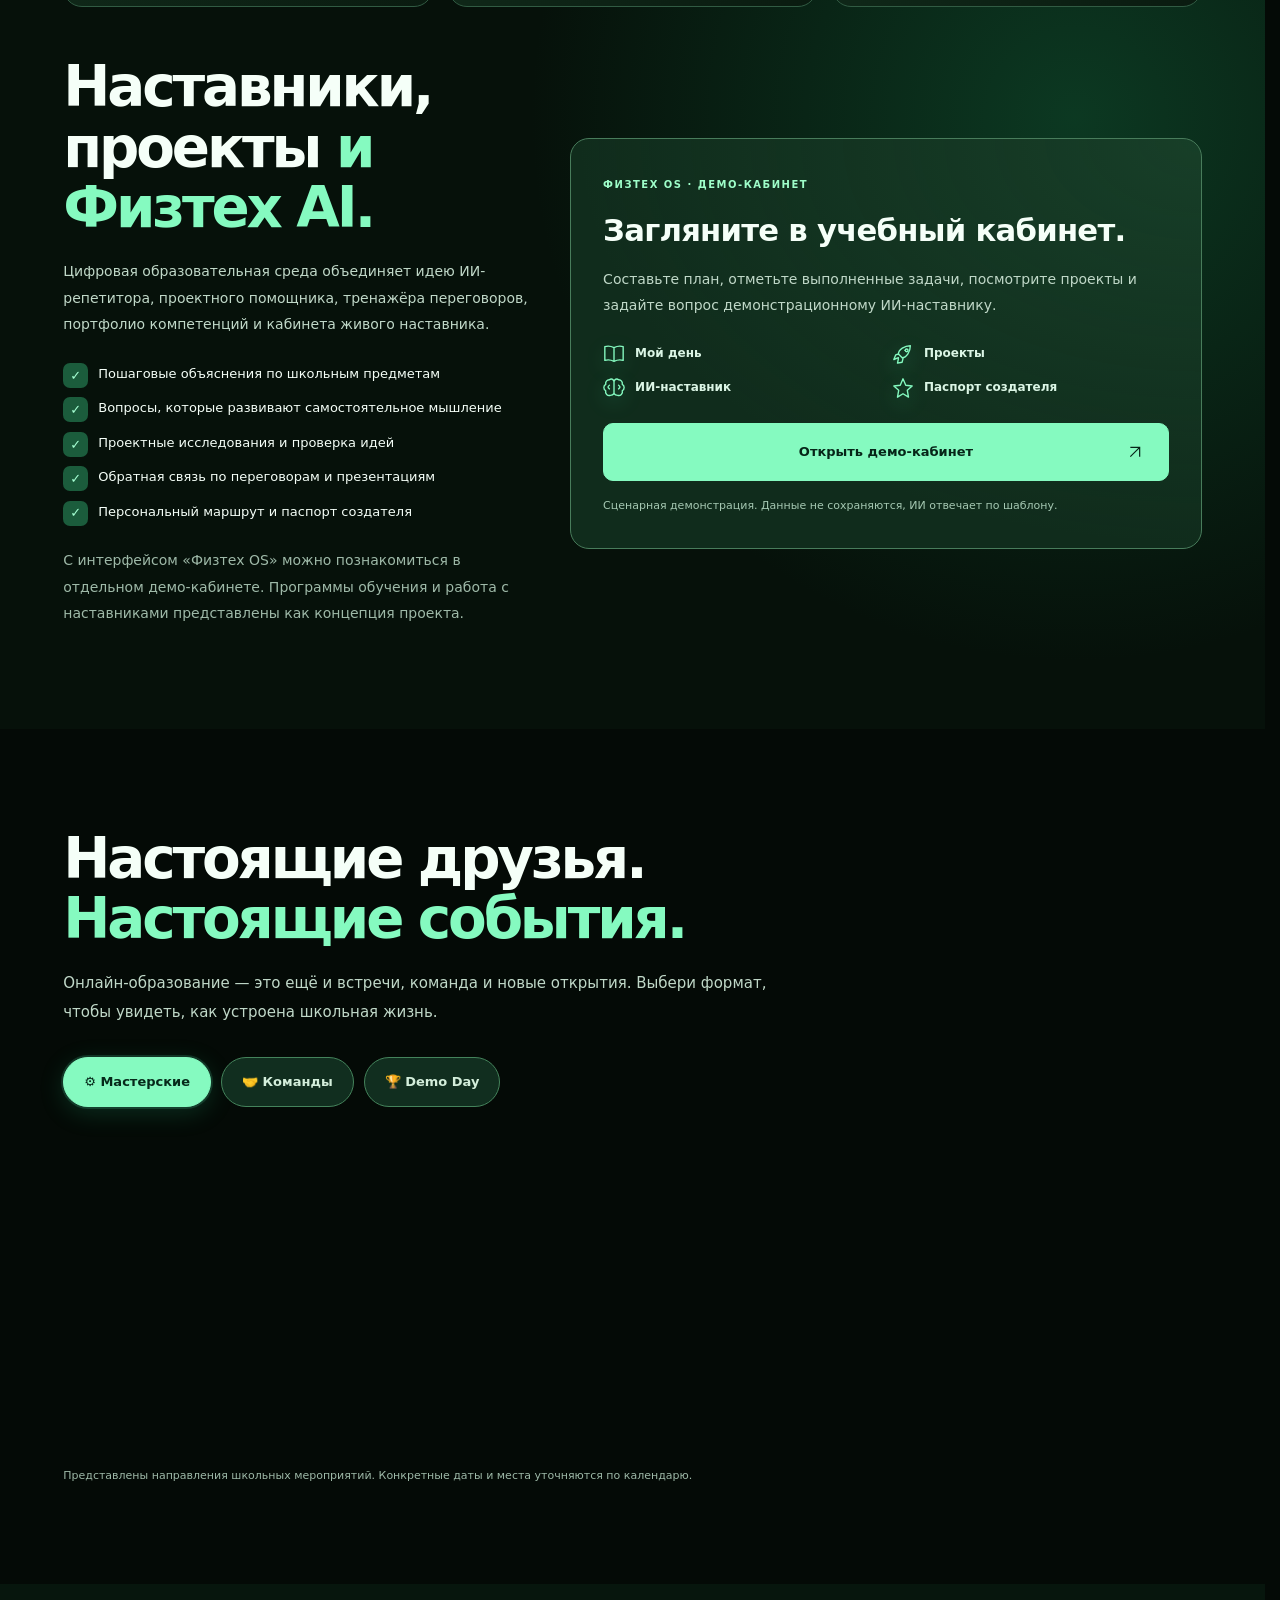
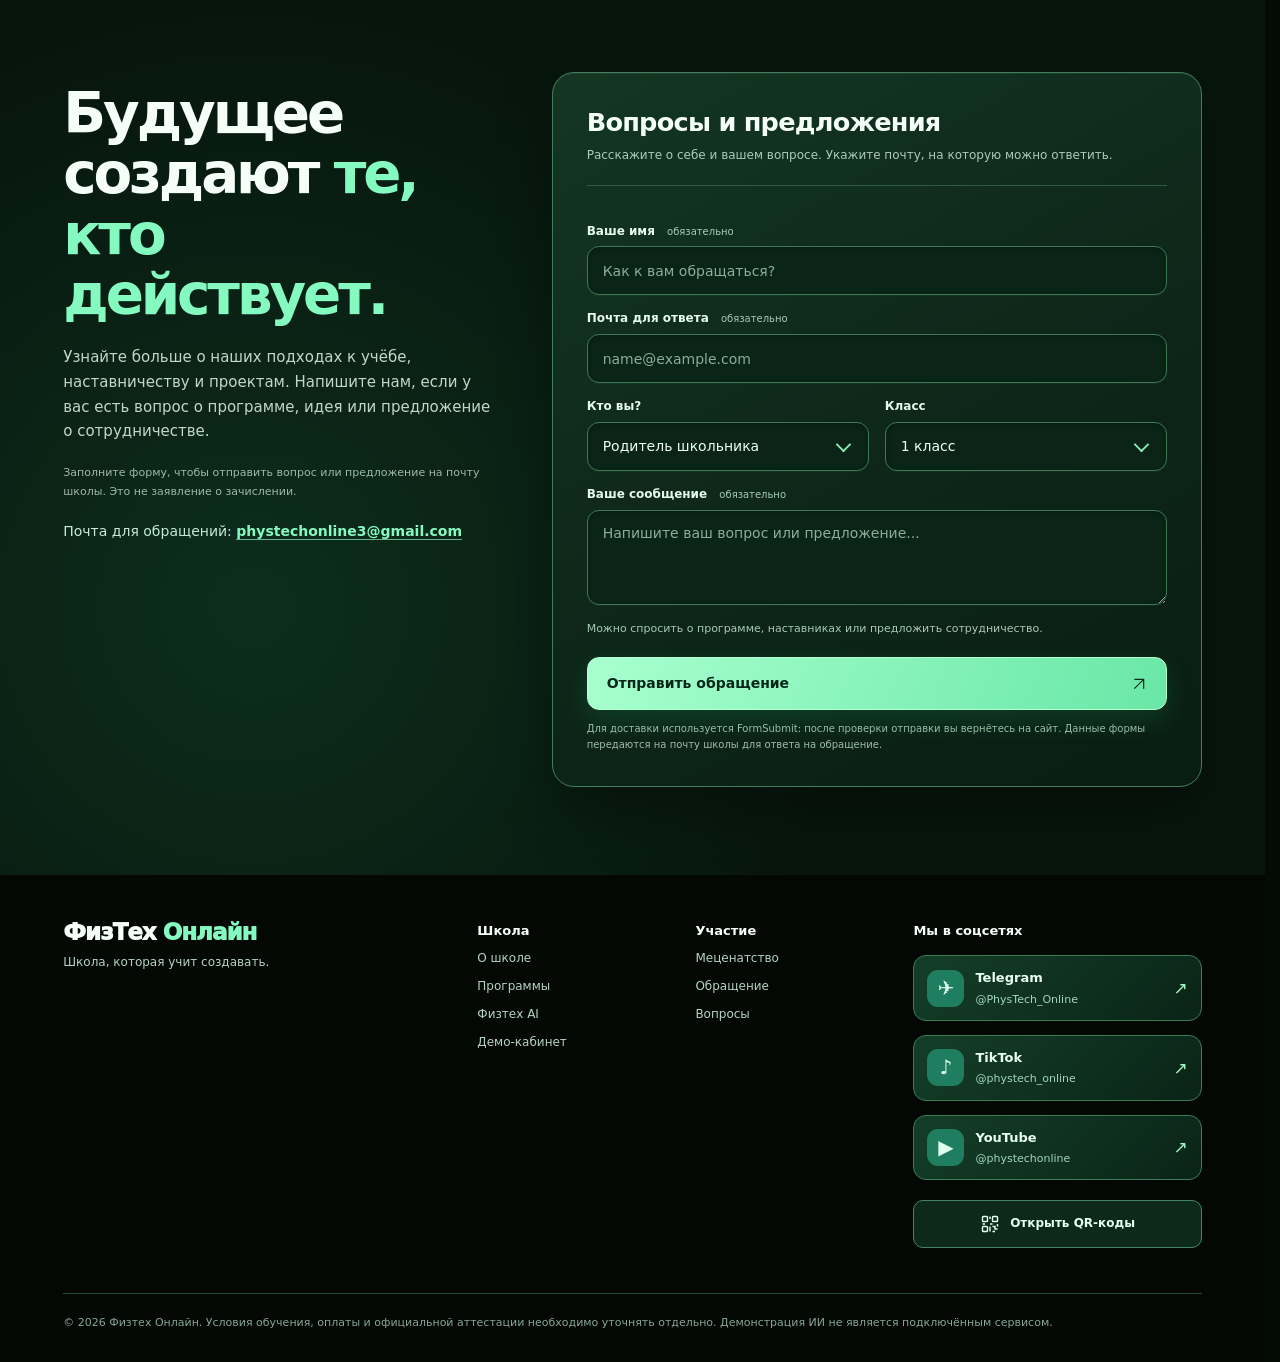
==== commit a7ac14ce: "Remove the video title outro and fit the complete supplied header logo" ====
--- a/index.html
+++ b/index.html
@@ -12,7 +12,7 @@
 <meta property="og:description" content="Школа нового поколения: знания, предпринимательское мышление и реальные проекты.">
 <title>Физтех Онлайн — Школа создателей будущего</title>
 <link rel="icon" type="image/svg+xml" href="assets/ft-symbol.svg?v=20261105-icon1">
-<link rel="stylesheet" href="styles.css?v=20261105-header-video1">
+<link rel="stylesheet" href="styles.css?v=20261105-header-logo-fit2">
 <script src="script.js?v=20261105-header-video1" defer></script>
 </head>
 <body>
@@ -38,8 +38,8 @@
 <div class="reading-progress" aria-hidden="true"><div class="reading-progress-bar" id="reading-progress-bar"></div></div>
 <a class="skip" href="#main">К содержимому</a>
 <div class="announcement">✦ ФИЗТЕХ ОНЛАЙН <span>—</span> ШКОЛА ПРЕДПРИНИМАТЕЛЬСКОГО МЫШЛЕНИЯ</div>
-<header class="site-header"><div class="header-video-background" aria-hidden="true"><video class="header-background-video" data-header-video data-video-src="assets/videos/header-background.mp4?v=1" poster="assets/videos/header-background-poster.jpg?v=1" width="960" height="240" muted loop playsinline preload="none" tabindex="-1" disablepictureinpicture disableremoteplayback></video></div><div class="container head-inner">
-<a class="logo" href="#top" aria-label="Физтех Онлайн — главная"><img class="logo-full-image" src="f481ac00-e85d-4a3f-9300-6985ac4300cf.png" alt="ФизТех Онлайн"><span class="logo-mark" aria-hidden="true">Ф<span>Т</span></span><span class="logo-text">ФизТех<small>ОНЛАЙН</small></span></a>
+<header class="site-header"><div class="header-video-background" aria-hidden="true"><video class="header-background-video" data-header-video data-video-src="assets/videos/header-background.mp4?v=2" poster="assets/videos/header-background-poster.jpg?v=1" width="960" height="240" muted loop playsinline preload="none" tabindex="-1" disablepictureinpicture disableremoteplayback></video></div><div class="container head-inner">
+<a class="logo" href="#top" aria-label="Физтех Онлайн — главная"><img class="logo-full-image" src="assets/brand-logo-full.jpg" width="2048" height="1157" fetchpriority="high" alt="ФизТех Онлайн"><span class="logo-mark" aria-hidden="true">Ф<span>Т</span></span><span class="logo-text">ФизТех<small>ОНЛАЙН</small></span></a>
 <button class="menu-toggle" type="button" aria-expanded="false" aria-controls="mobile-navigation" aria-label="Открыть меню"><span class="menu-bars" aria-hidden="true"><span></span><span></span><span></span></span><span class="menu-toggle-label">Меню</span></button>
 </div><nav class="mobile-nav site-dropdown" id="mobile-navigation" aria-label="Меню сайта и социальные сети" hidden>
 <div class="site-dropdown-inner">
--- a/styles.css
+++ b/styles.css
@@ -178,19 +178,17 @@
 @media(max-width:420px){.logo .logo-full-image{height:38px;max-width:46vw}}
 
 
-/* Crop empty margins from the original full logo image in the header. */
-.logo.logo-image-loaded{position:relative;width:240px;height:72px;flex:0 0 240px;overflow:hidden;isolation:isolate}
+/* Fit the complete supplied mark; the viewport excludes only its empty black canvas. */
+.logo.logo-image-loaded{position:relative;width:270px;height:auto;aspect-ratio:1520/460;flex:0 1 270px;overflow:hidden;isolation:auto}
 .logo.logo-image-loaded .logo-full-image{
-  display:block;position:absolute;width:320px;height:auto;max-width:none;max-height:none;
-  left:-38px;top:-50px;object-fit:initial;mix-blend-mode:screen;
+  display:block;position:absolute;width:calc(100% * 2048 / 1520);height:auto;max-width:none;max-height:none;
+  left:calc(-100% * 300 / 1520);top:calc(-100% * 310 / 460);object-fit:contain;mix-blend-mode:screen;
 }
 @media(max-width:700px){
-  .logo.logo-image-loaded{width:170px;height:53px;flex:0 0 170px}
-  .logo.logo-image-loaded .logo-full-image{width:225px;height:auto;left:-27px;top:-35px;max-width:none}
+  .logo.logo-image-loaded{width:200px;flex-basis:200px}
 }
 @media(max-width:420px){
-  .logo.logo-image-loaded{width:150px;height:48px;flex:0 0 150px}
-  .logo.logo-image-loaded .logo-full-image{width:200px;height:auto;left:-24px;top:-31px;max-width:none}
+  .logo.logo-image-loaded{width:170px;flex-basis:170px}
 }
 
 
@@ -1128,7 +1126,7 @@
 
 /* A silent film fills the header while its logo and navigation stay in front. */
 .site-header{isolation:isolate}
-.site-header>.head-inner{position:relative;z-index:1}
+.site-header>.head-inner{position:relative;z-index:auto}
 .header-video-background{position:absolute;inset:0;z-index:0;overflow:hidden;pointer-events:none}
 .header-background-video{display:block;width:100%;height:100%;object-fit:cover;object-position:center}
 .header-video-background::after{content:"";position:absolute;inset:0;background:linear-gradient(90deg,#020a06b3,#020a0640 48%,#020a06a6)}
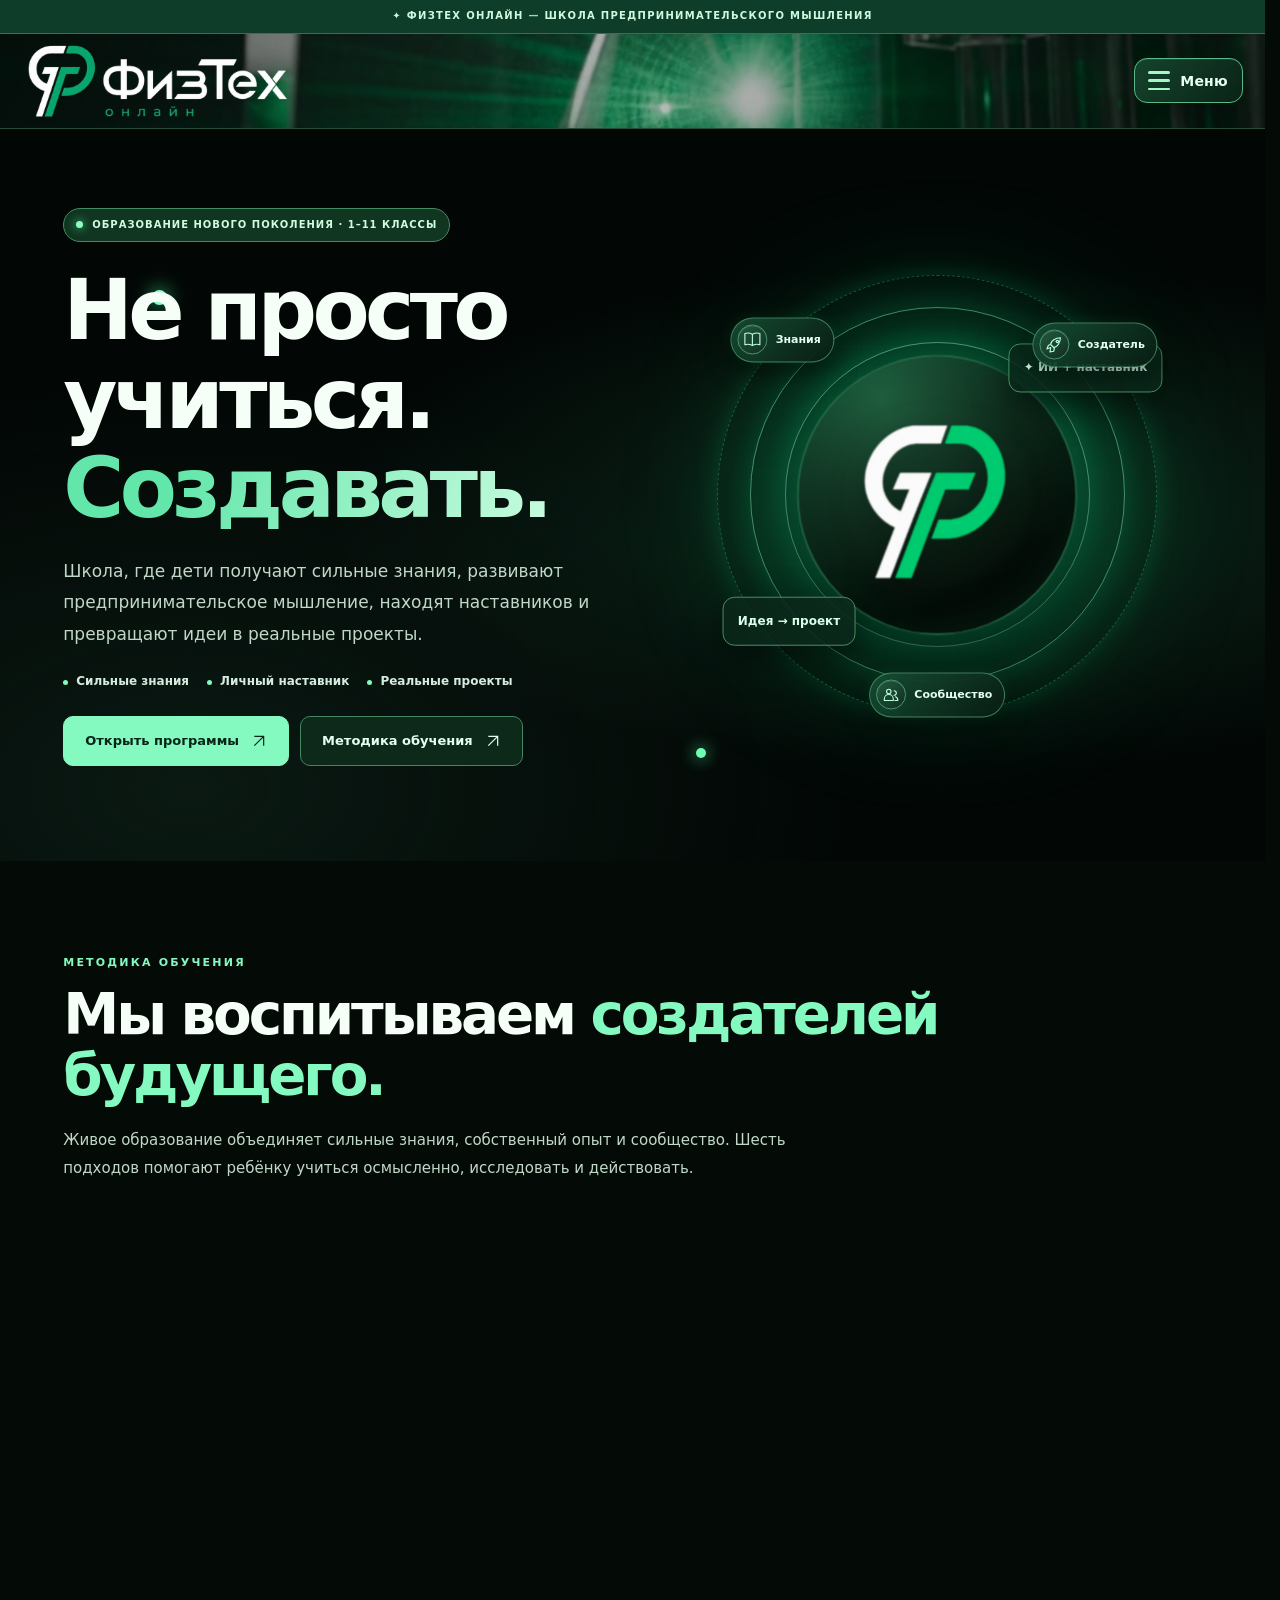
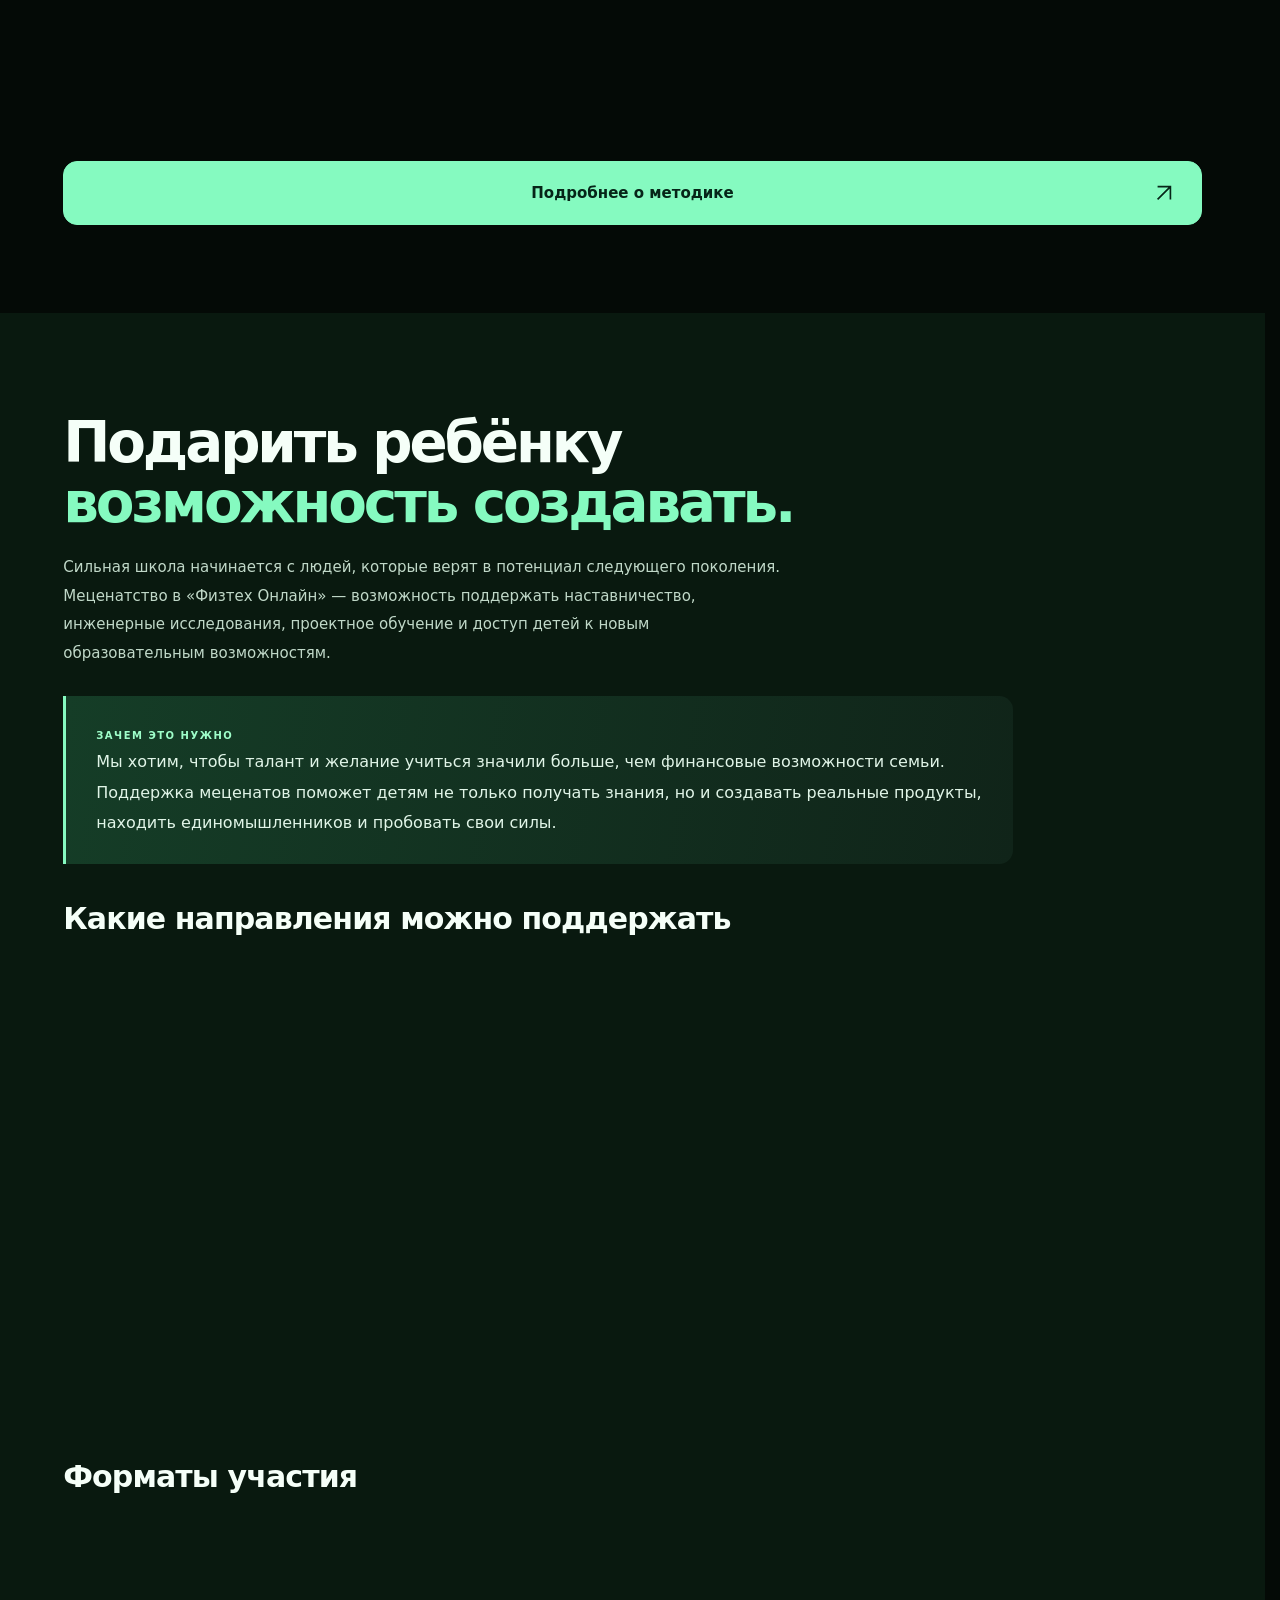
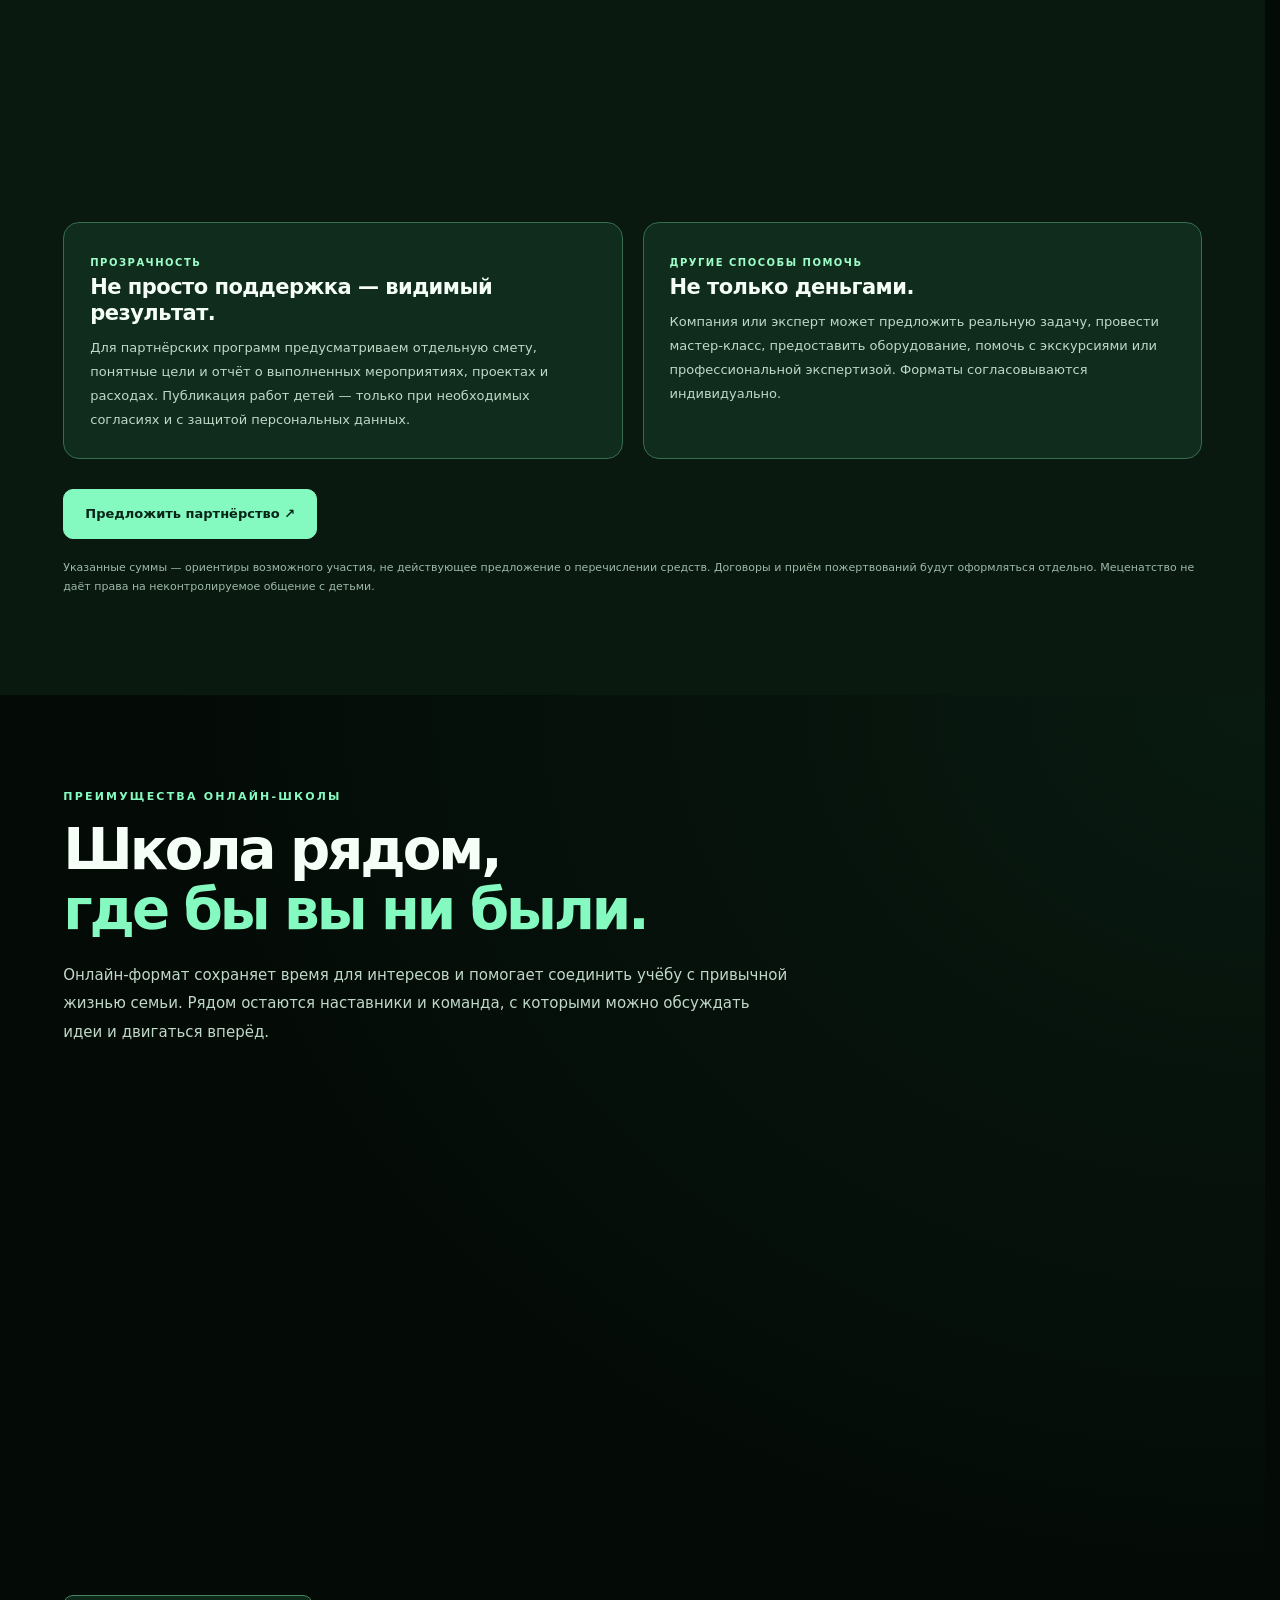
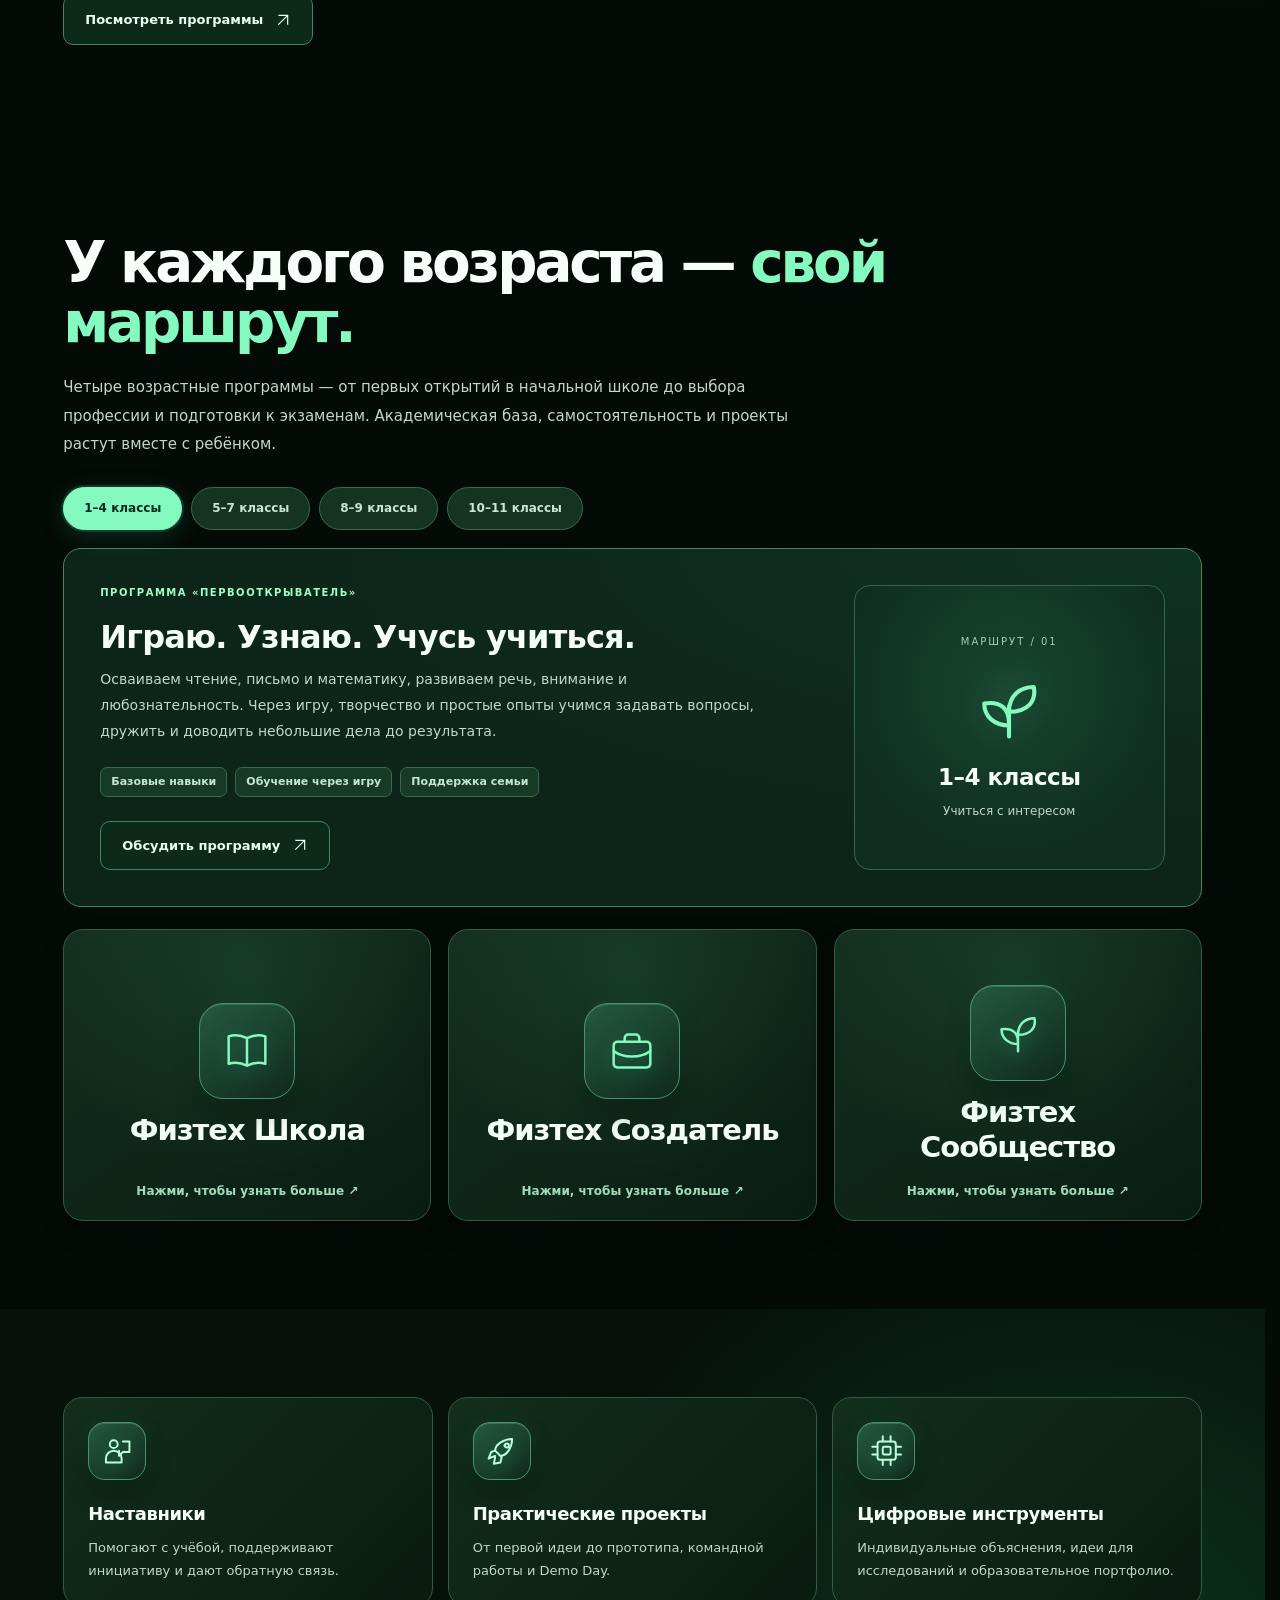
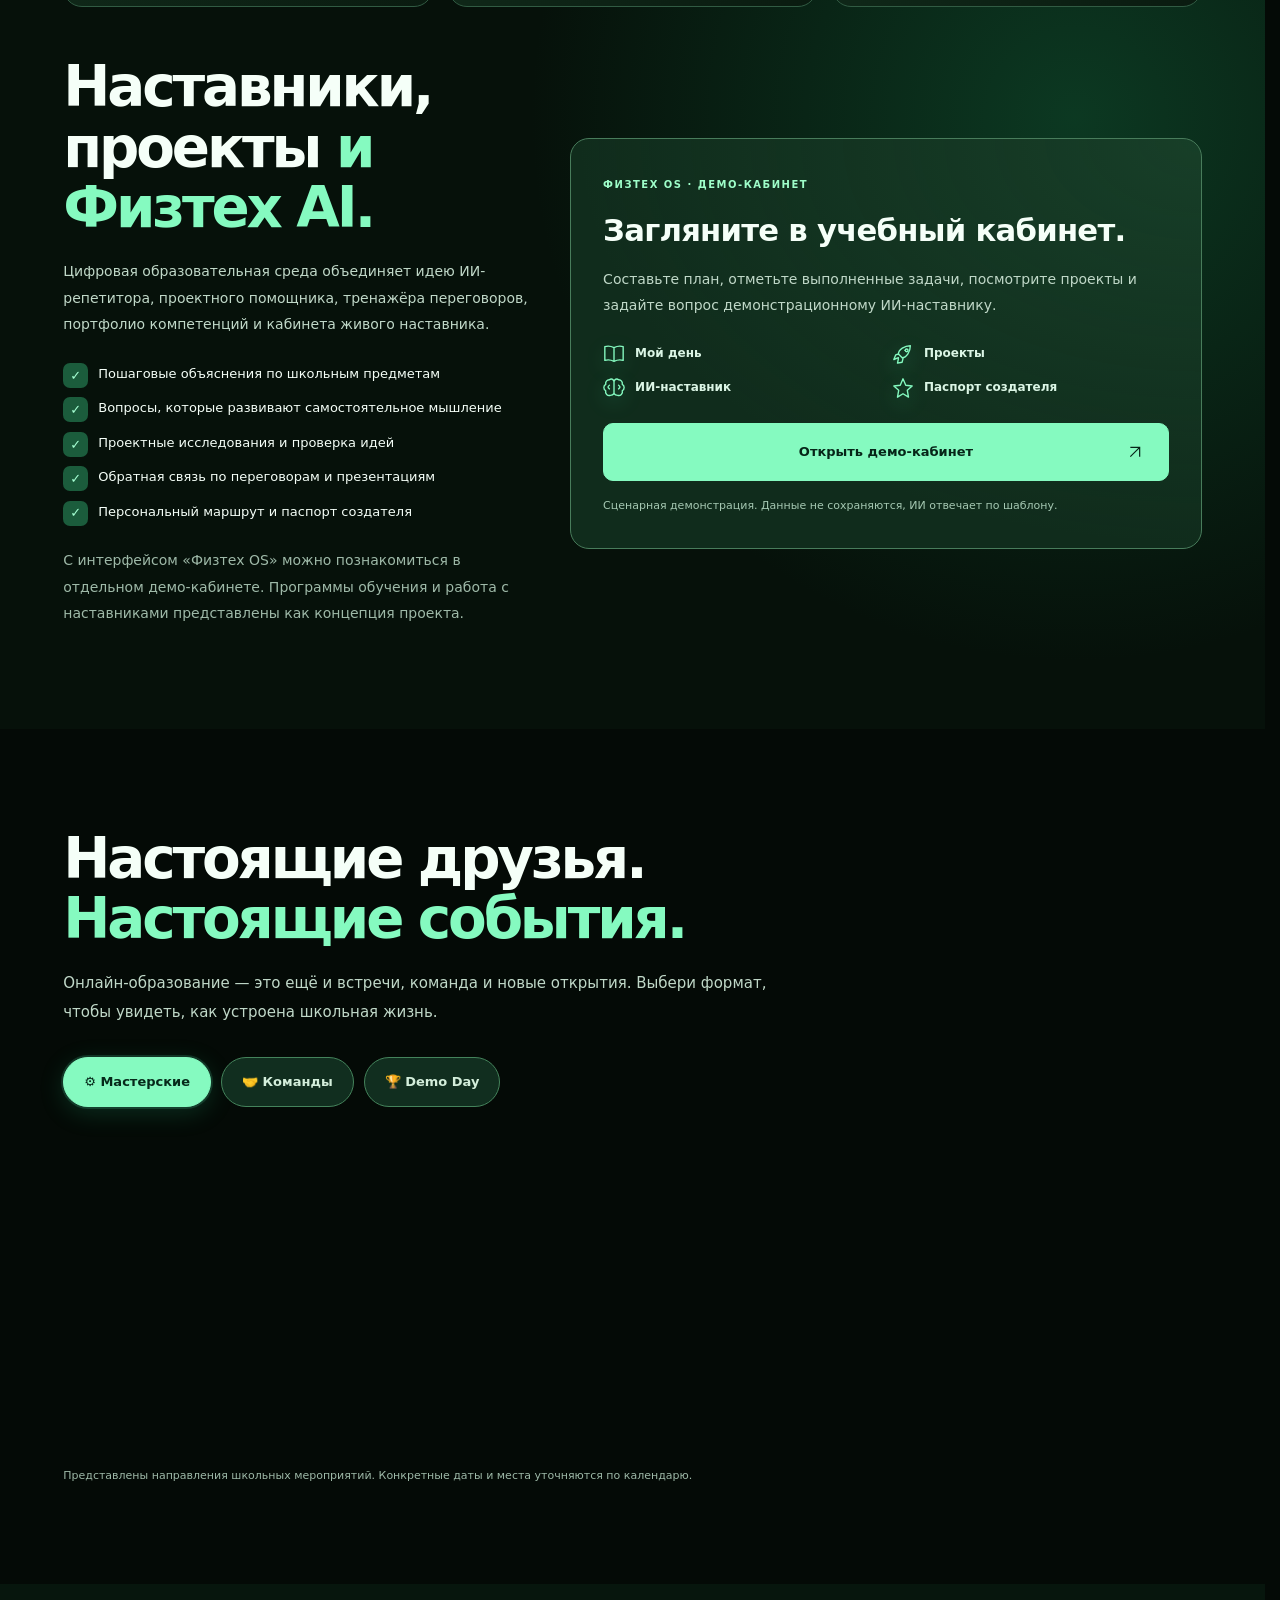
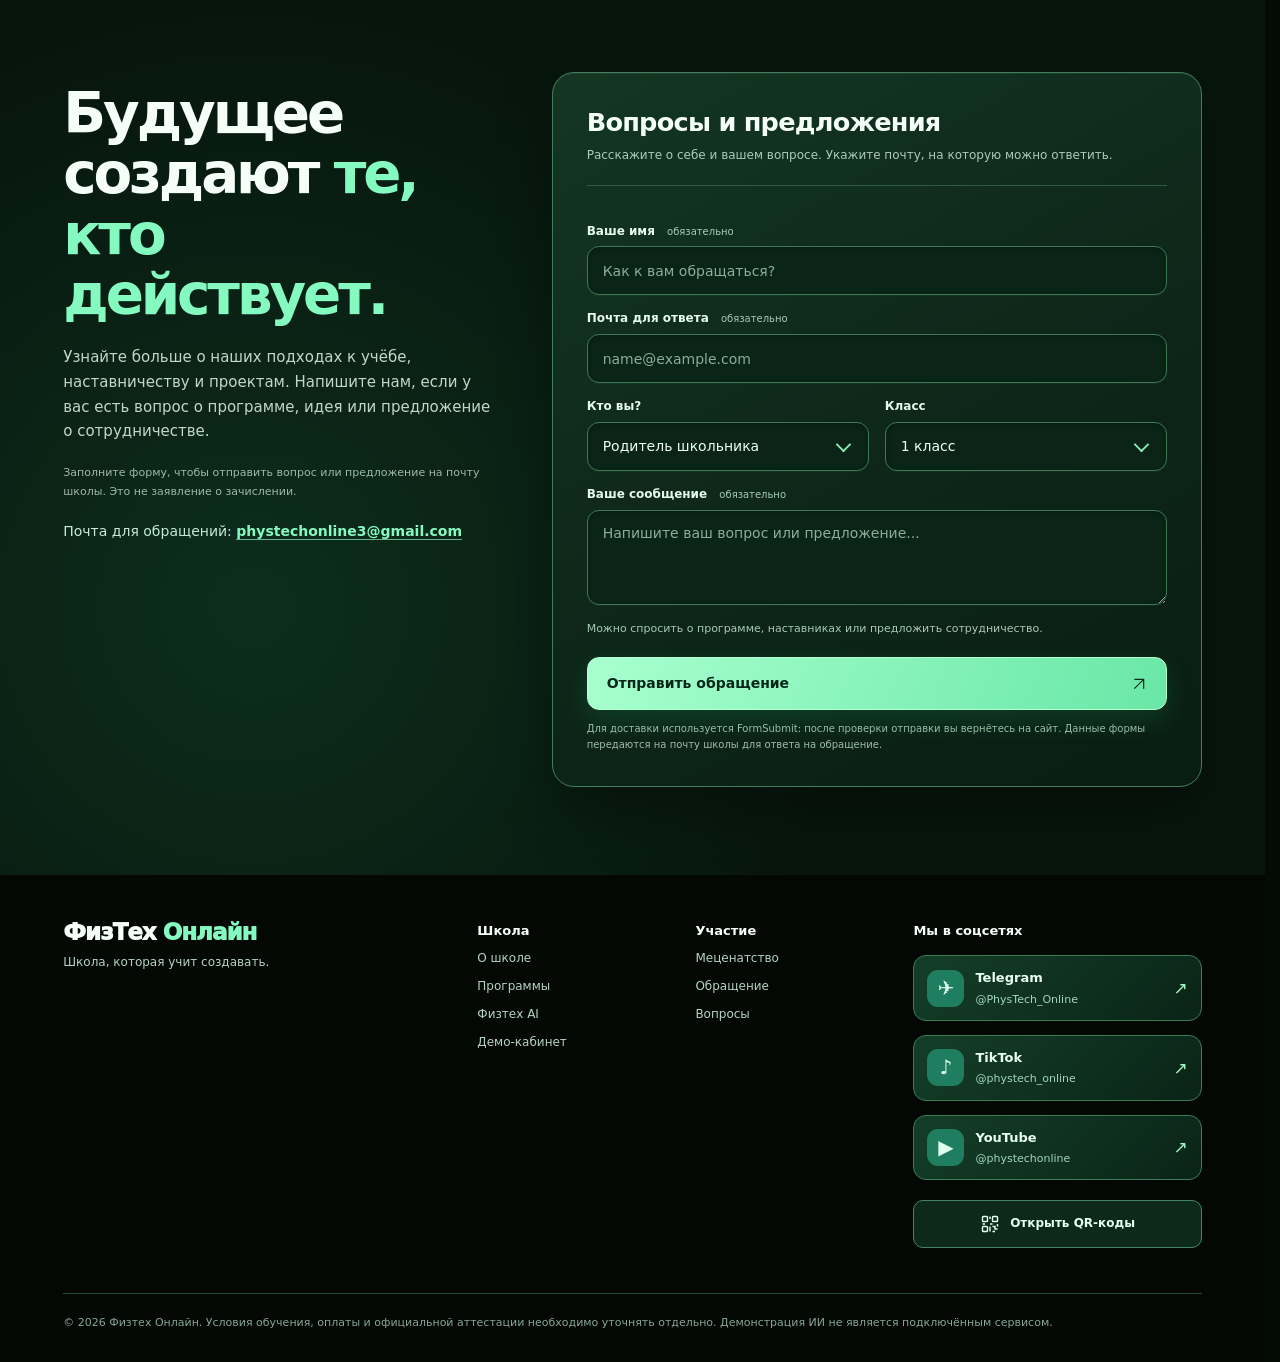
==== commit 5fc8992c: "Recover header video playback after mobile autoplay restrictions" ====
--- a/index.html
+++ b/index.html
@@ -12,8 +12,8 @@
 <meta property="og:description" content="Школа нового поколения: знания, предпринимательское мышление и реальные проекты.">
 <title>Физтех Онлайн — Школа создателей будущего</title>
 <link rel="icon" type="image/svg+xml" href="assets/ft-symbol.svg?v=20261105-icon1">
-<link rel="stylesheet" href="styles.css?v=20261105-header-logo-fit2">
-<script src="script.js?v=20261105-header-video1" defer></script>
+<link rel="stylesheet" href="styles.css?v=20261105-mobile-video1">
+<script src="script.js?v=20261105-mobile-video1" defer></script>
 </head>
 <body>
 <svg class="icon-sprite" xmlns="http://www.w3.org/2000/svg" aria-hidden="true" focusable="false">
@@ -38,13 +38,14 @@
 <div class="reading-progress" aria-hidden="true"><div class="reading-progress-bar" id="reading-progress-bar"></div></div>
 <a class="skip" href="#main">К содержимому</a>
 <div class="announcement">✦ ФИЗТЕХ ОНЛАЙН <span>—</span> ШКОЛА ПРЕДПРИНИМАТЕЛЬСКОГО МЫШЛЕНИЯ</div>
-<header class="site-header"><div class="header-video-background" aria-hidden="true"><video class="header-background-video" data-header-video data-video-src="assets/videos/header-background.mp4?v=2" poster="assets/videos/header-background-poster.jpg?v=1" width="960" height="240" muted loop playsinline preload="none" tabindex="-1" disablepictureinpicture disableremoteplayback></video></div><div class="container head-inner">
+<header class="site-header"><div class="header-video-background" aria-hidden="true"><video class="header-background-video" data-header-video data-video-src="assets/videos/header-background.mp4?v=2" poster="assets/videos/header-background-poster.jpg?v=1" width="960" height="240" autoplay muted loop playsinline webkit-playsinline preload="metadata" tabindex="-1" disablepictureinpicture disableremoteplayback></video></div><div class="container head-inner">
 <a class="logo" href="#top" aria-label="Физтех Онлайн — главная"><img class="logo-full-image" src="assets/brand-logo-full.jpg" width="2048" height="1157" fetchpriority="high" alt="ФизТех Онлайн"><span class="logo-mark" aria-hidden="true">Ф<span>Т</span></span><span class="logo-text">ФизТех<small>ОНЛАЙН</small></span></a>
 <button class="menu-toggle" type="button" aria-expanded="false" aria-controls="mobile-navigation" aria-label="Открыть меню"><span class="menu-bars" aria-hidden="true"><span></span><span></span><span></span></span><span class="menu-toggle-label">Меню</span></button>
 </div><nav class="mobile-nav site-dropdown" id="mobile-navigation" aria-label="Меню сайта и социальные сети" hidden>
 <div class="site-dropdown-inner">
 <div class="site-dropdown-group"><span class="site-dropdown-title">Разделы сайта</span>
 <a href="#top">Главная</a><a href="#about">Методика обучения</a><a href="#partners">Меценатство</a><a href="#advantages">Преимущества онлайн-школы</a><a href="#programs">Программы</a><a href="#ai">Обучение</a><a href="demo.html">Демо-кабинет Физтех OS</a><a href="#community">Школьная жизнь</a><a href="#join">Вопросы и предложения</a>
+<button class="header-animation-toggle" type="button" data-header-animation-toggle aria-label="Включить анимацию в шапке" hidden><svg class="header-play-icon" viewBox="0 0 24 24" fill="none" stroke="currentColor" stroke-width="1.8" aria-hidden="true"><path d="m8 5 11 7-11 7Z"/></svg><svg class="header-pause-icon" viewBox="0 0 24 24" fill="none" stroke="currentColor" stroke-width="2" aria-hidden="true"><path d="M8 5v14M16 5v14"/></svg><span data-header-animation-label>Включить анимацию</span></button>
 </div>
 <div class="site-dropdown-group site-dropdown-social"><span class="site-dropdown-title">Мы в соцсетях</span>
 <a href="https://t.me/PhysTech_Online" target="_blank" rel="noopener noreferrer"><span aria-hidden="true" class="site-dropdown-social-icon">✈</span><span>Telegram<small>@PhysTech_Online</small></span><span aria-hidden="true" class="site-dropdown-external">↗</span></a>
--- a/styles.css
+++ b/styles.css
@@ -1130,3 +1130,9 @@
 .header-video-background{position:absolute;inset:0;z-index:0;overflow:hidden;pointer-events:none}
 .header-background-video{display:block;width:100%;height:100%;object-fit:cover;object-position:center}
 .header-video-background::after{content:"";position:absolute;inset:0;background:linear-gradient(90deg,#020a06b3,#020a0640 48%,#020a06a6)}
+.site-header .header-animation-toggle{display:flex;align-items:center;gap:10px;width:100%;min-height:44px;margin-top:8px;padding:11px 12px;border:1px solid #396b4d;border-radius:10px;background:#123121;color:#e7fff0;font:750 14px/1.3 var(--font);text-align:left;cursor:pointer}
+.site-header .header-animation-toggle[hidden]{display:none!important}
+.header-animation-toggle svg{flex:none;width:18px;height:18px;color:var(--mint)}
+.header-animation-toggle .header-pause-icon,.header-animation-toggle.is-playing .header-play-icon{display:none}
+.header-animation-toggle.is-playing .header-pause-icon{display:block}
+.site-header .header-animation-toggle:hover{background:#1a432c}
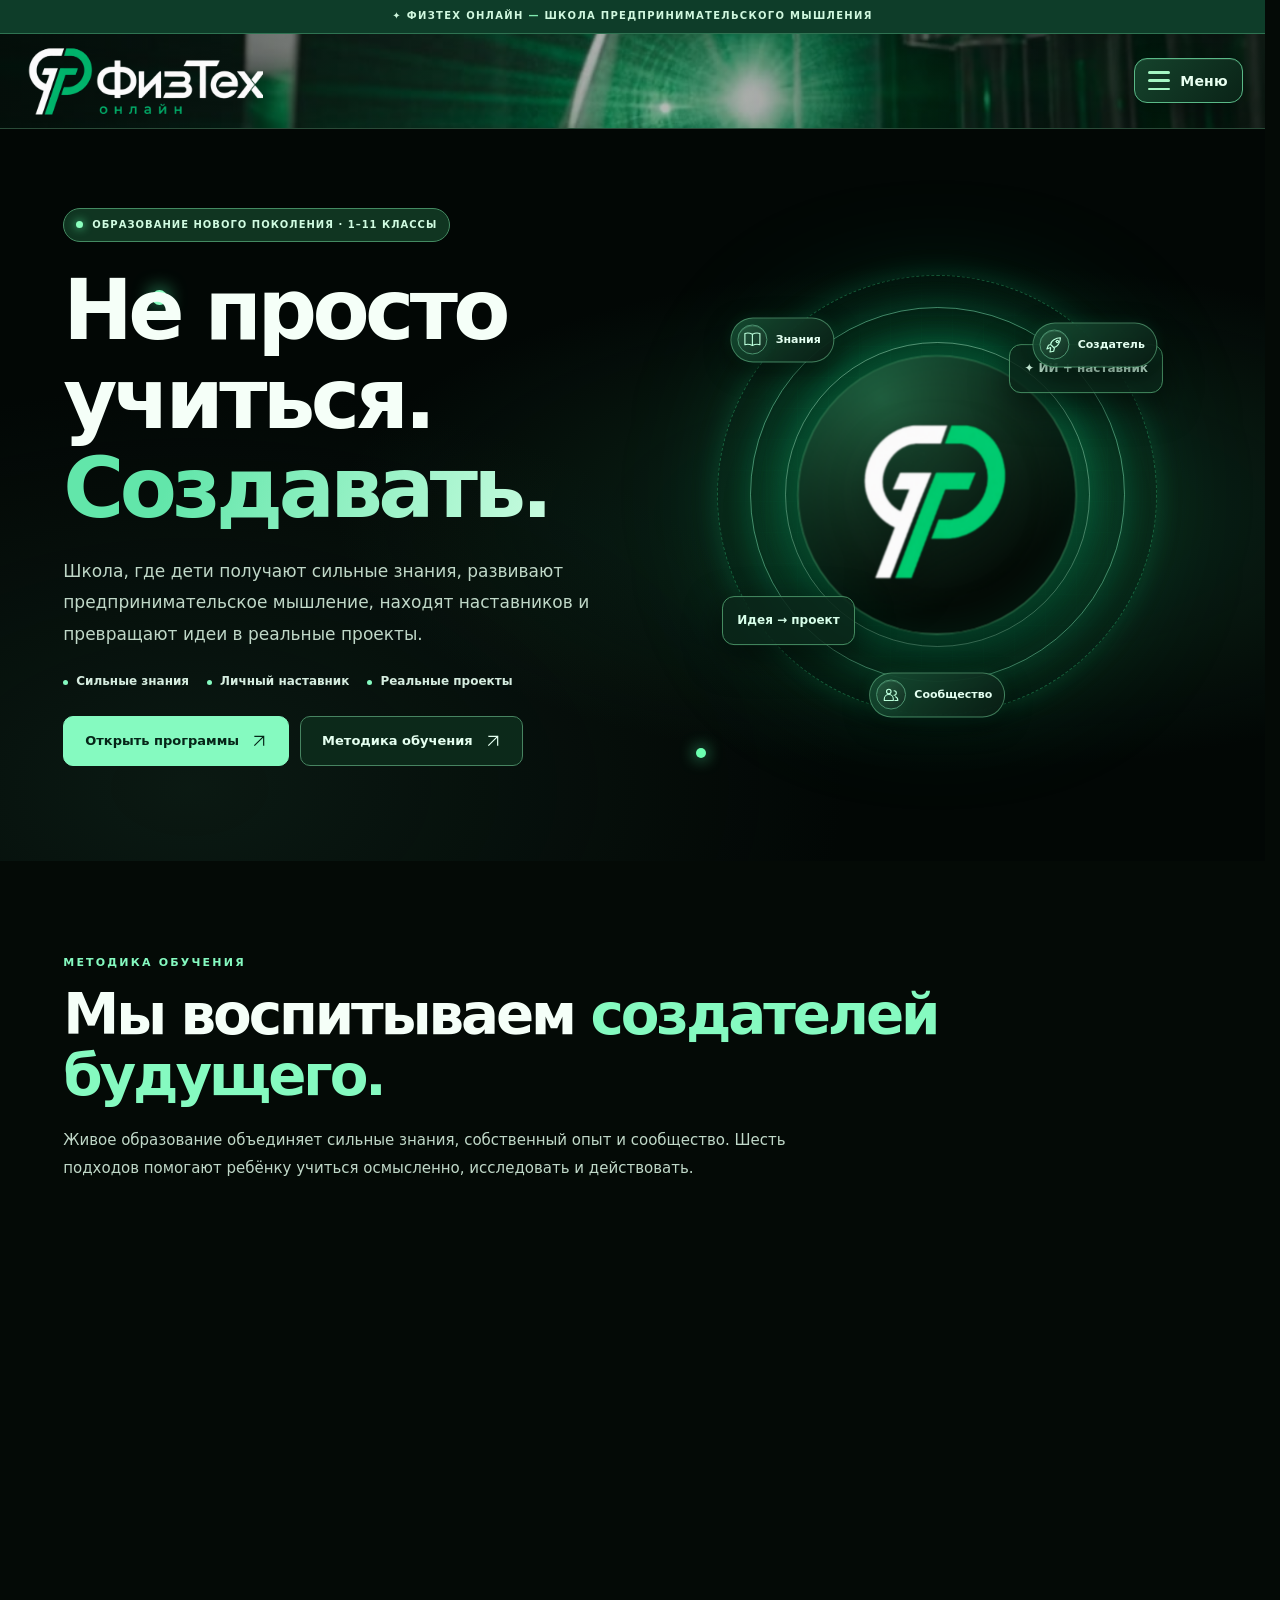
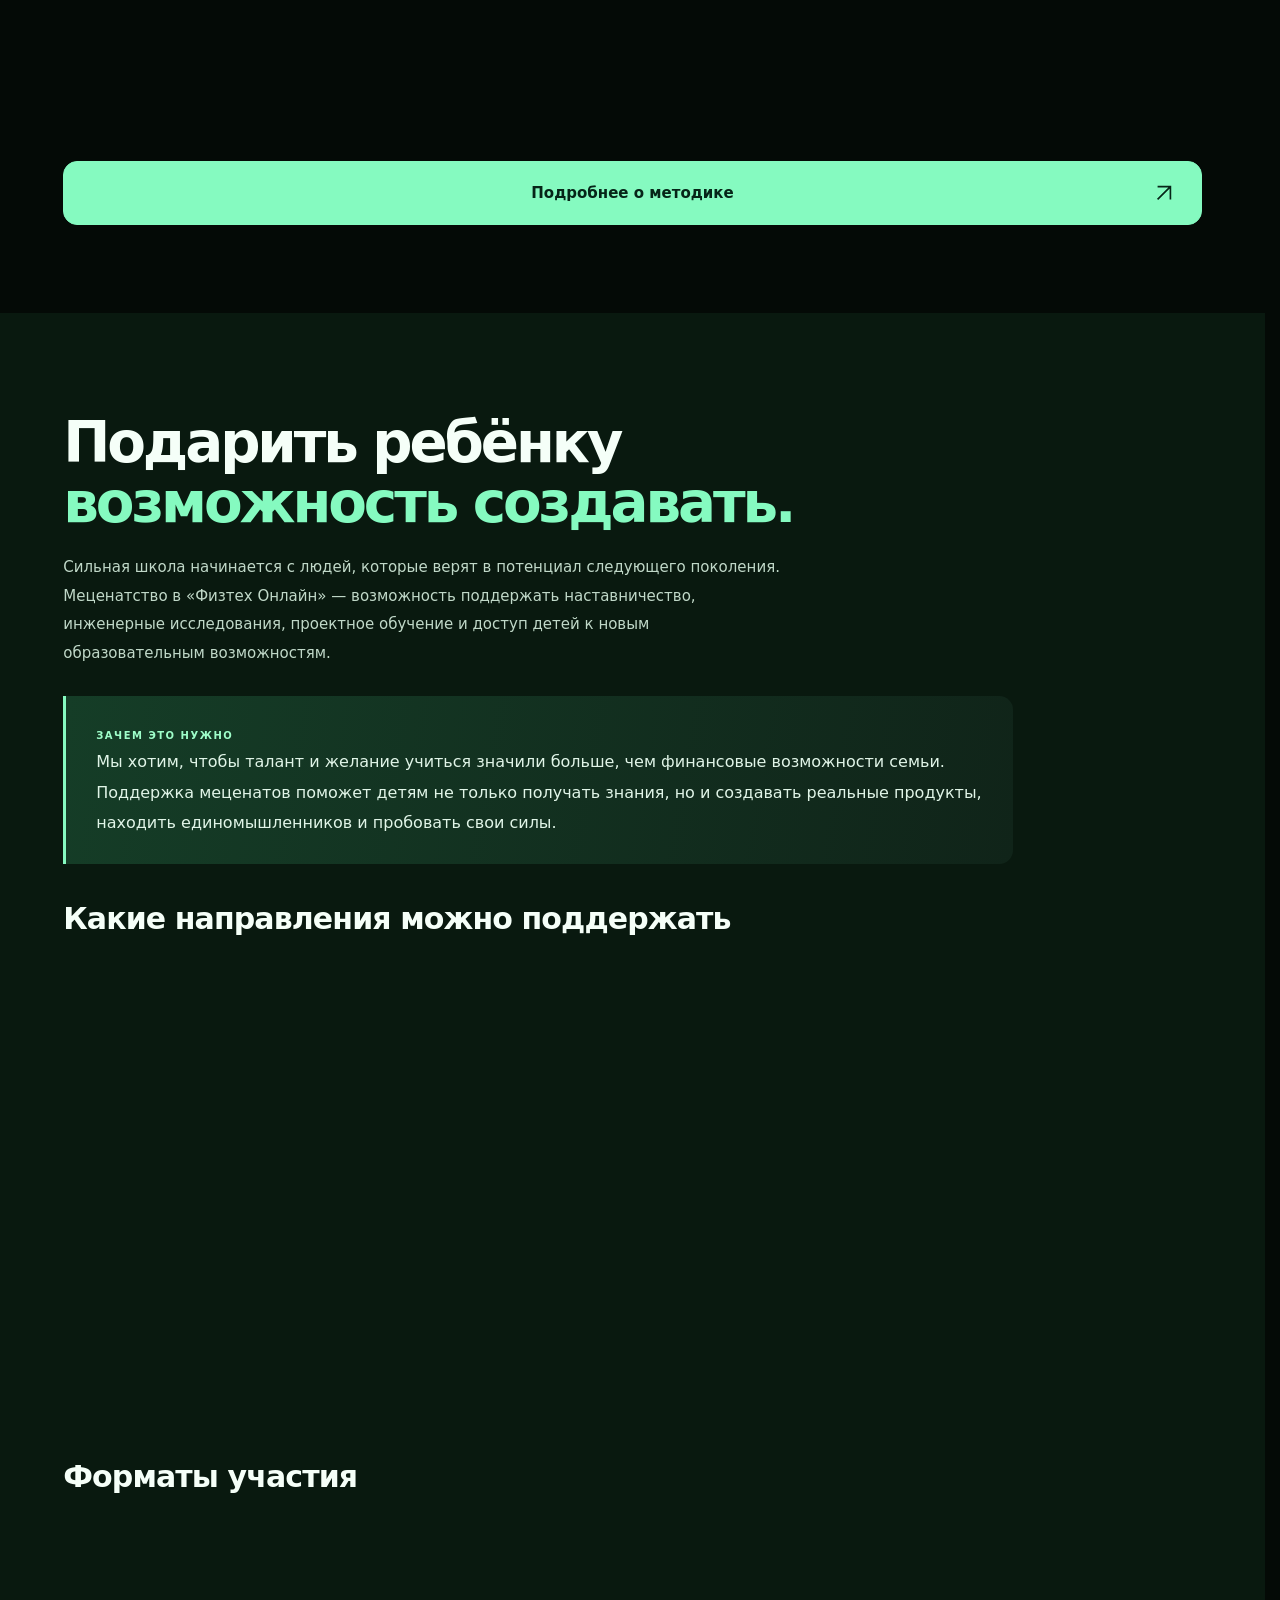
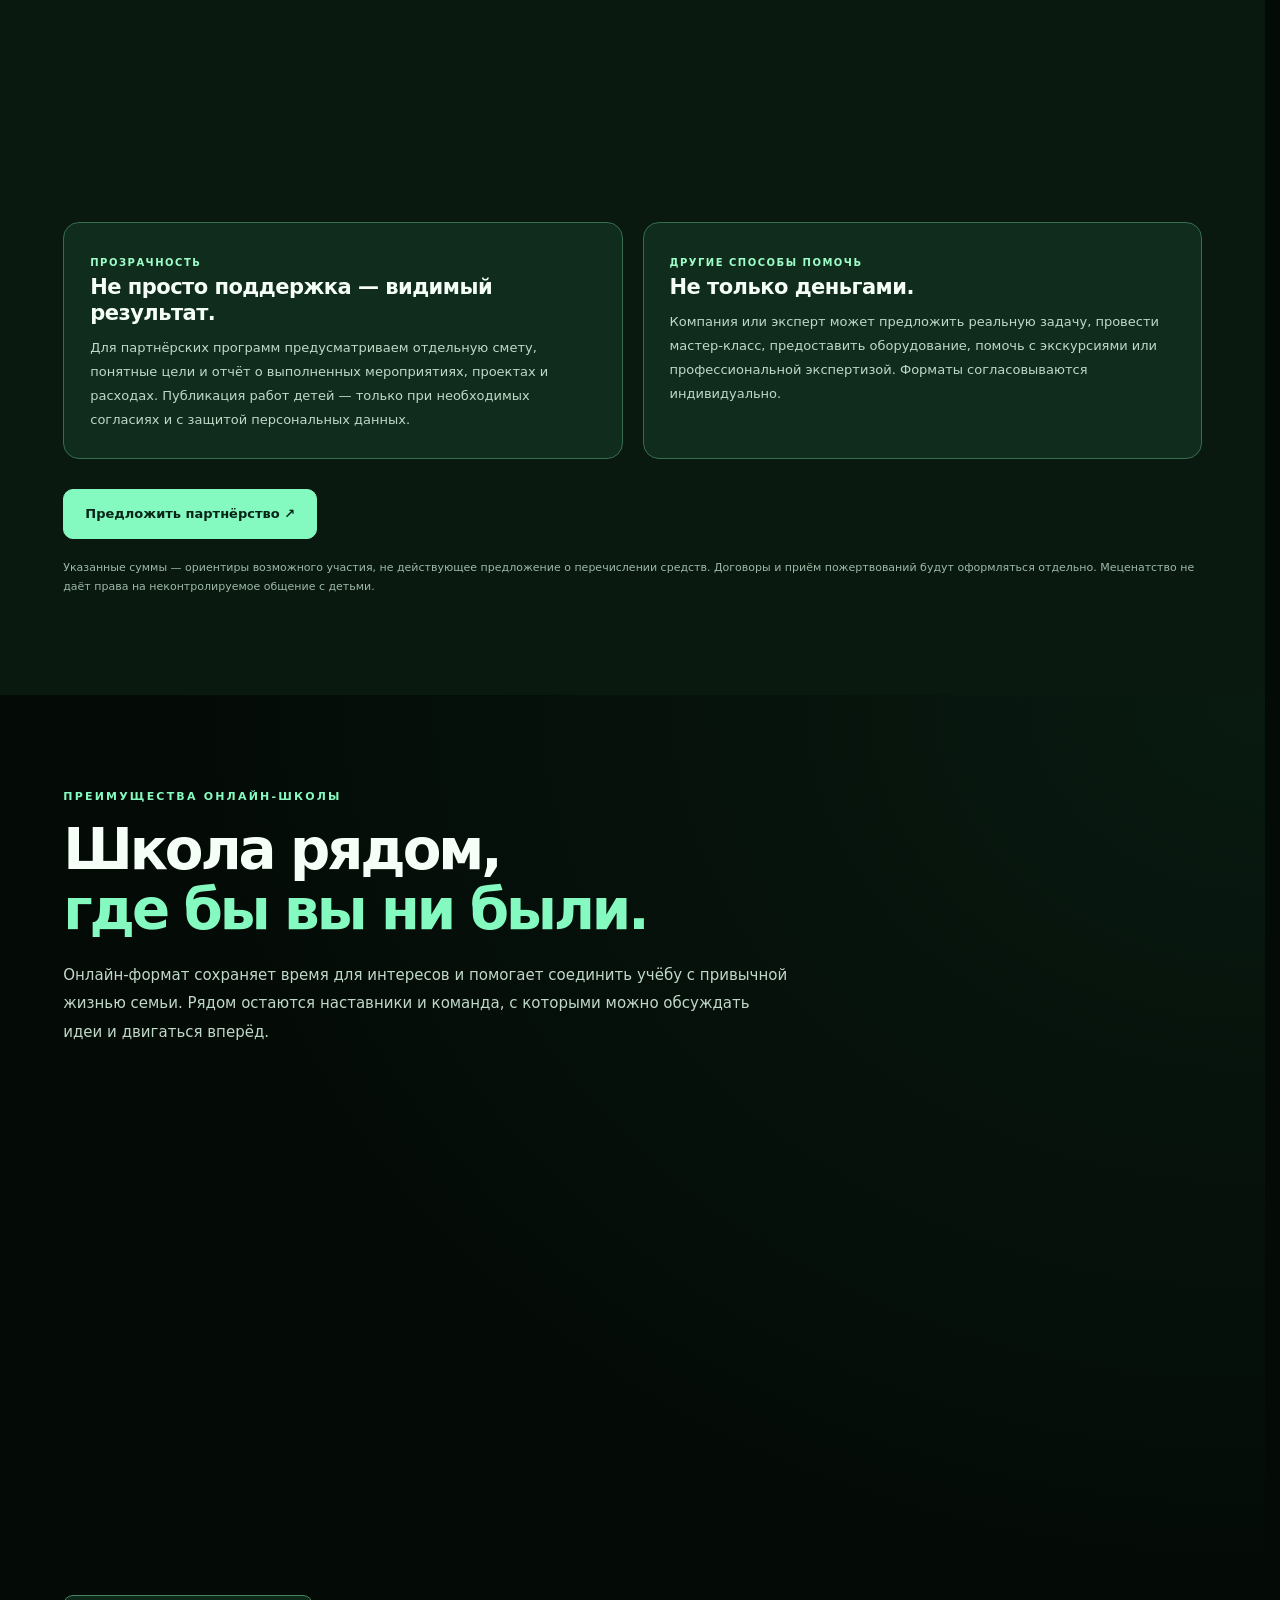
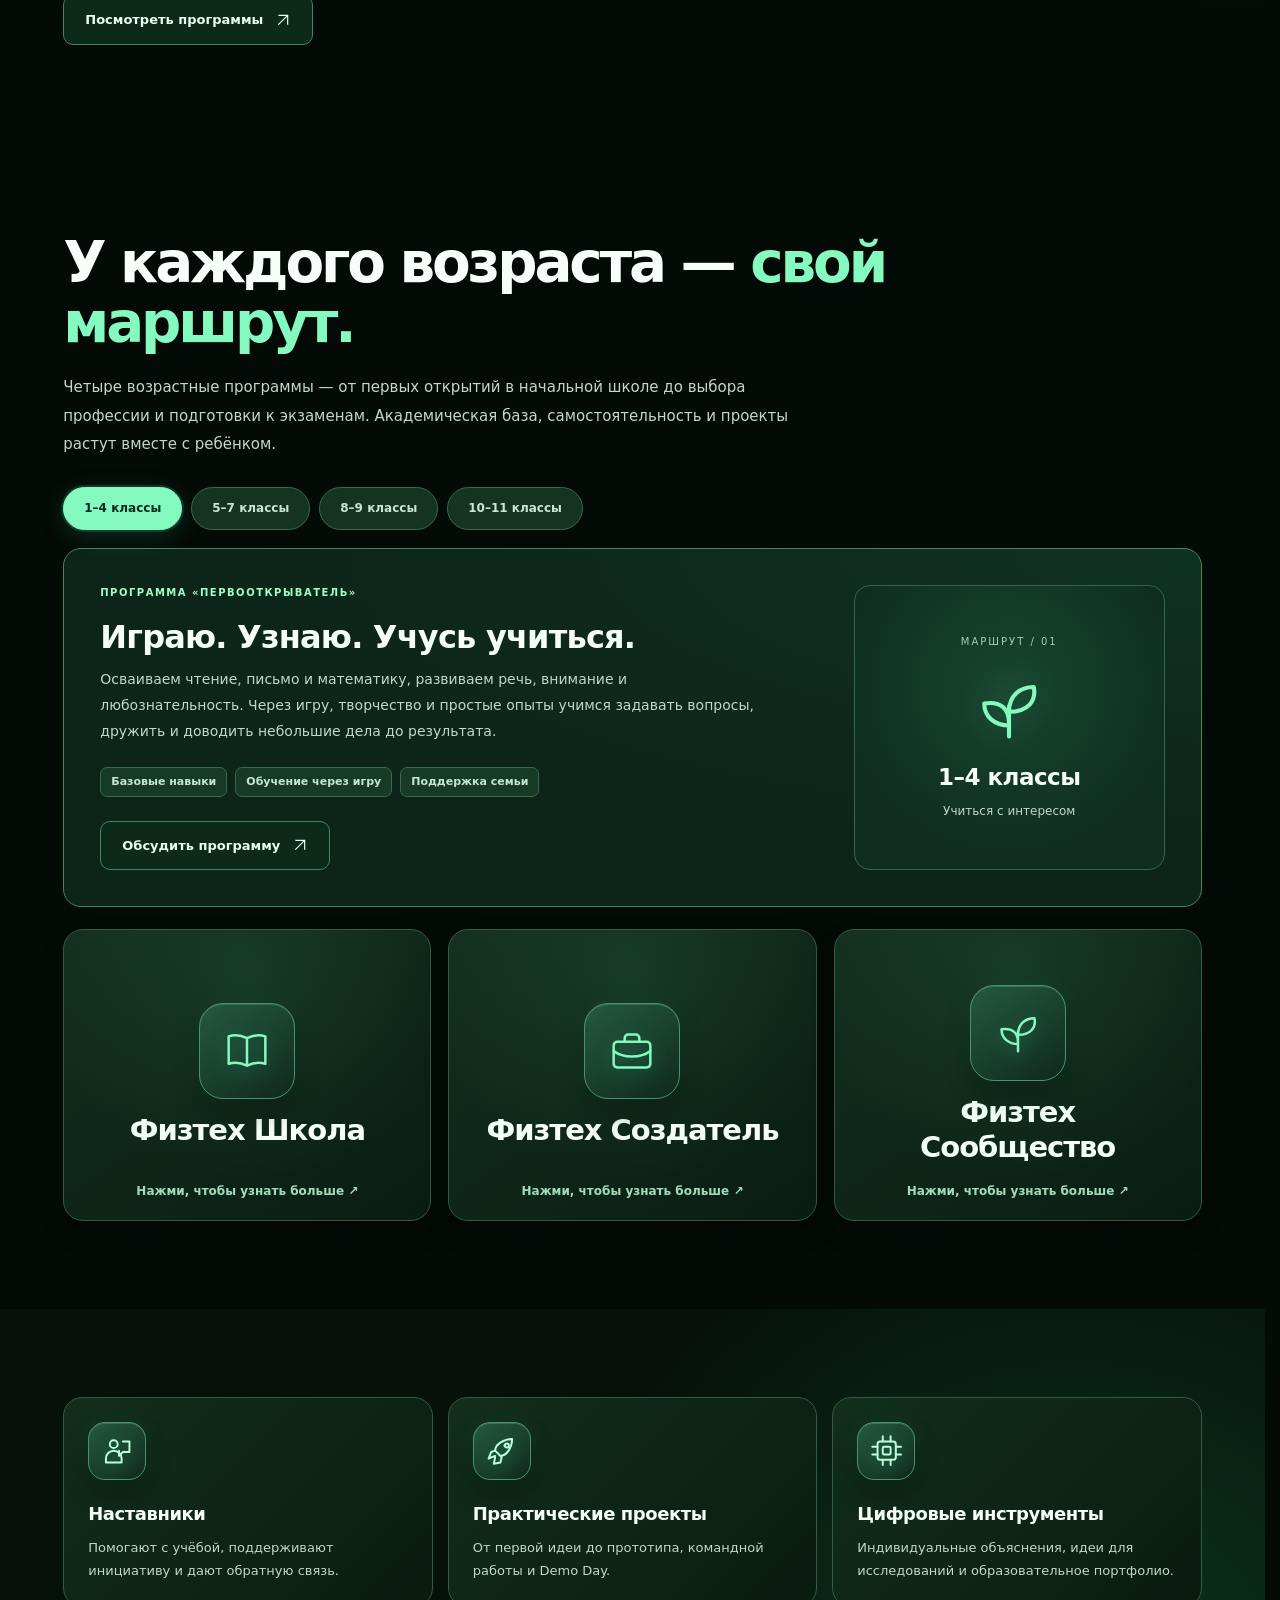
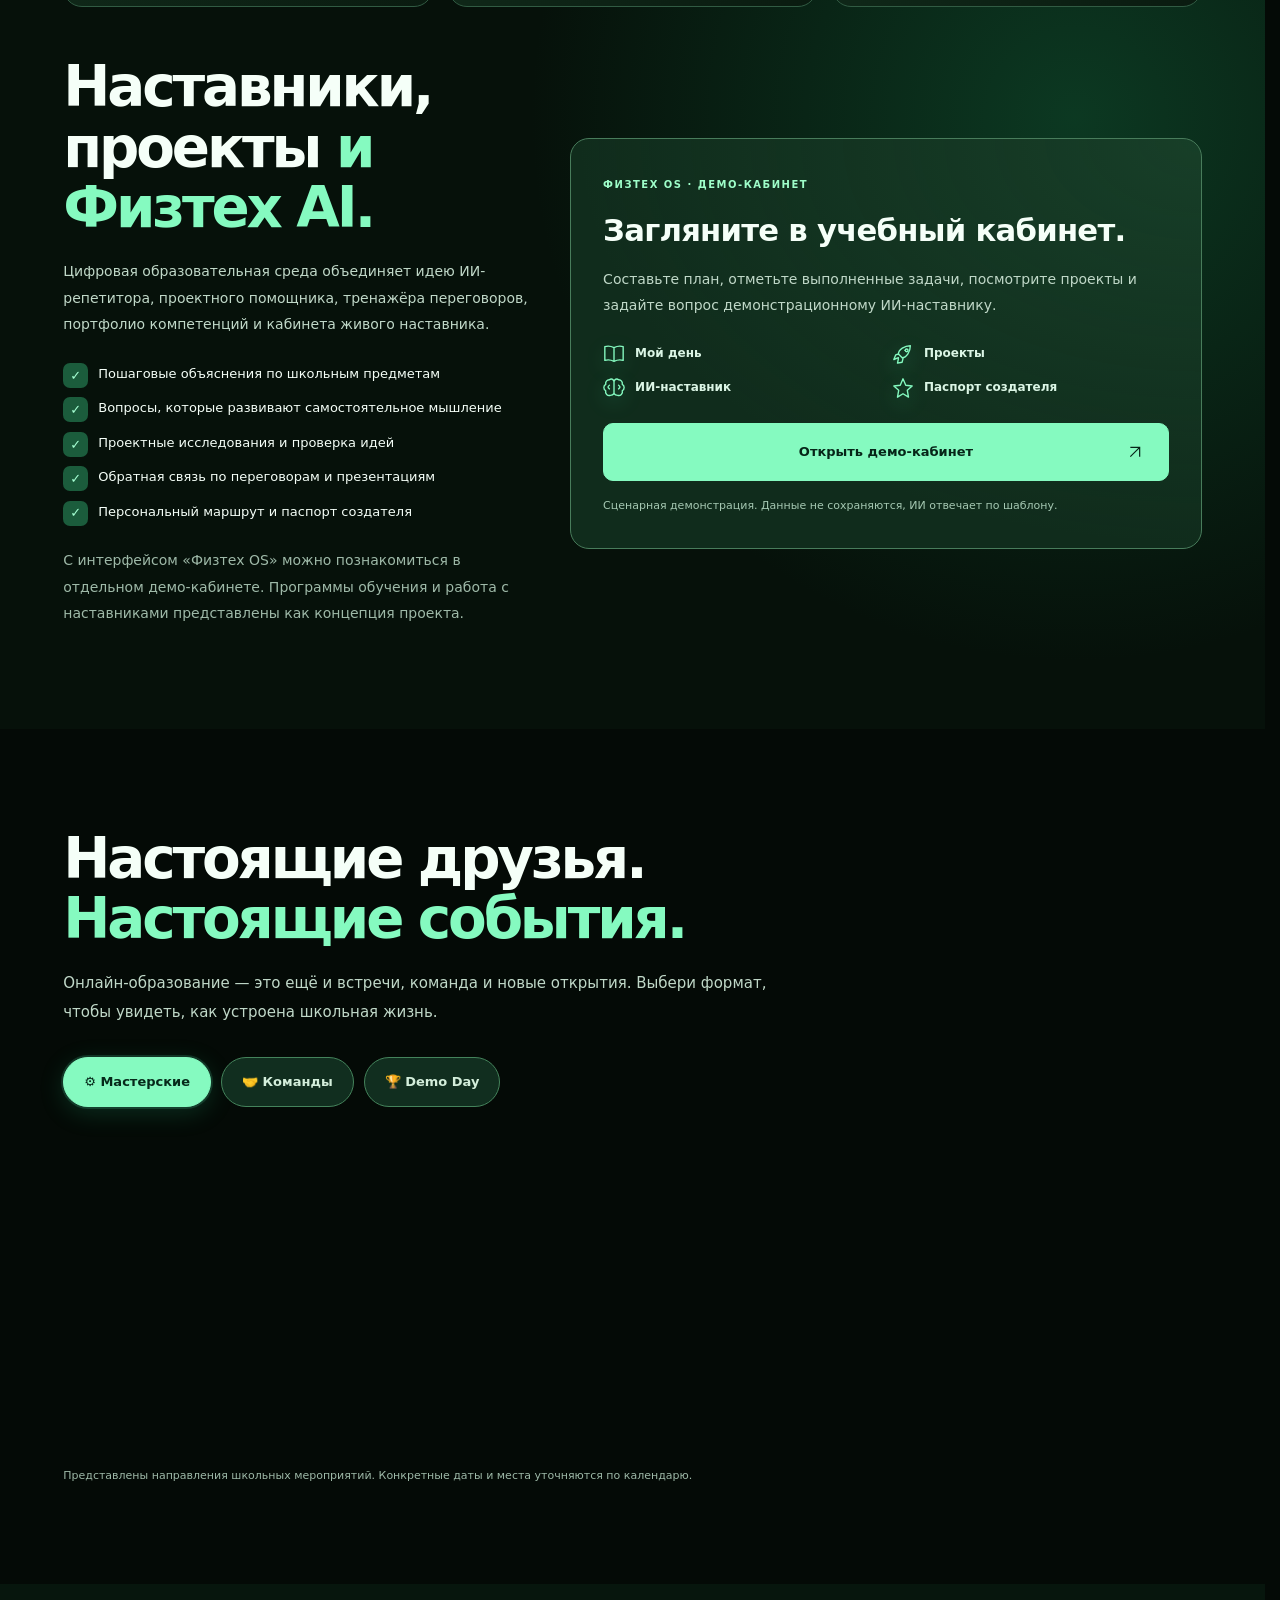
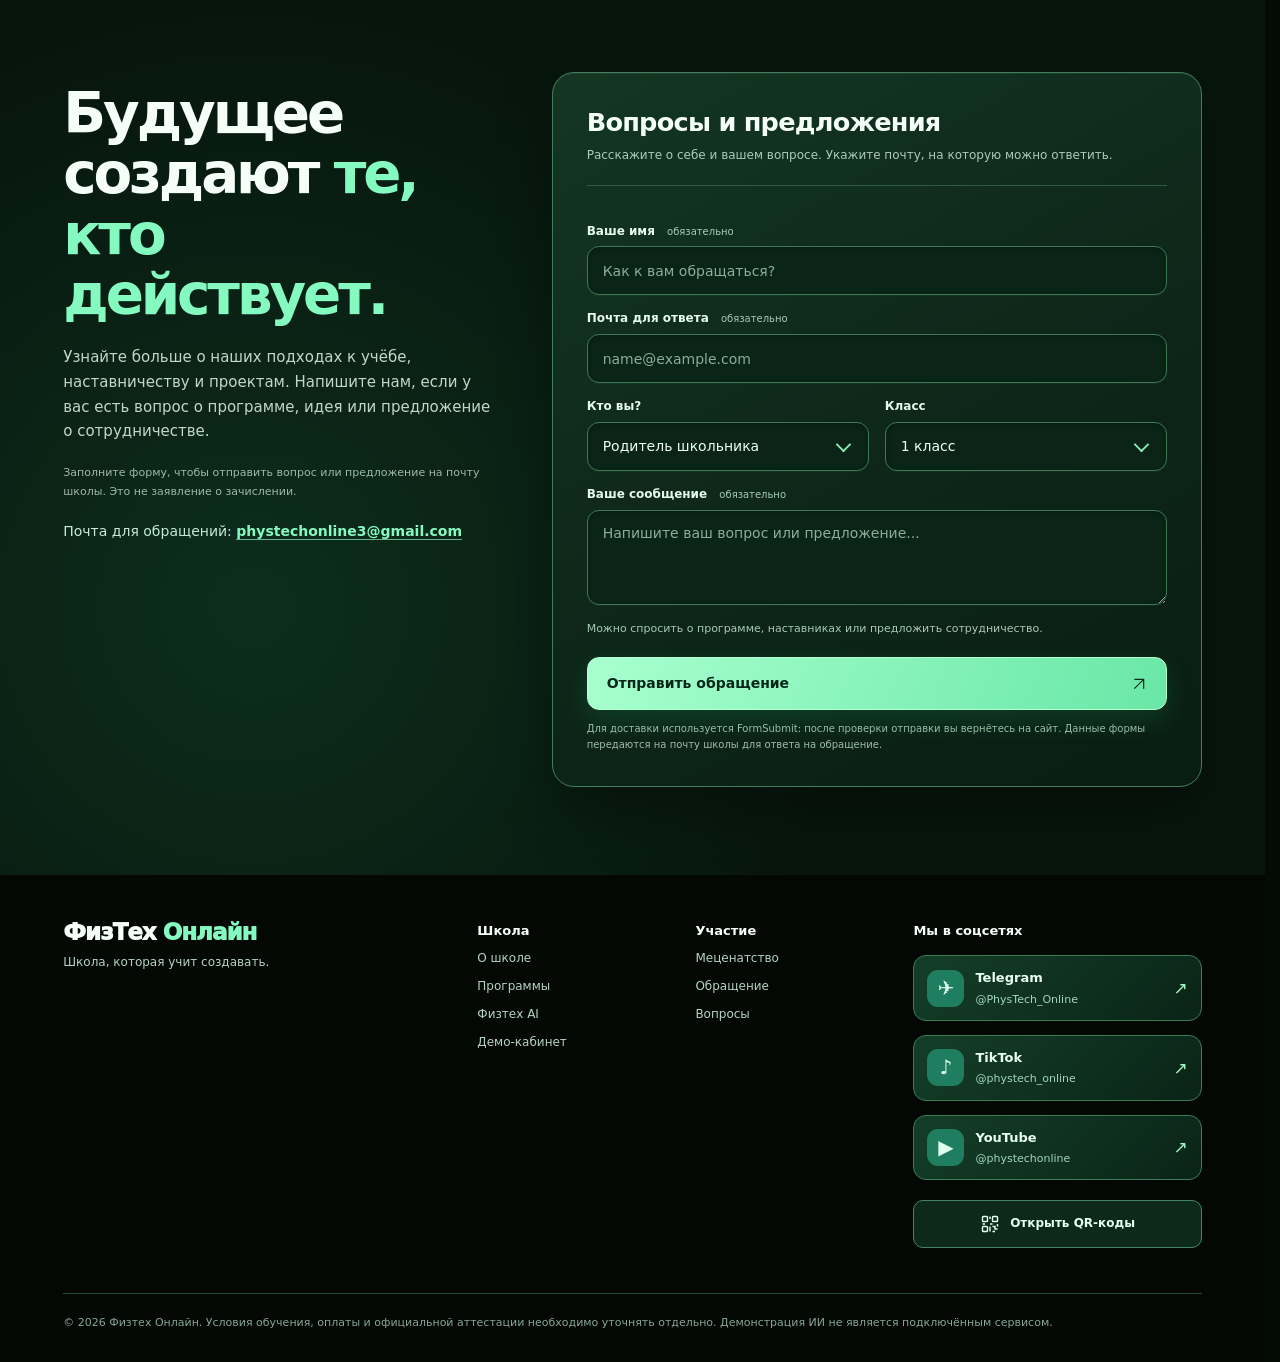
==== commit 1d99803c: "Restore the previous top header logo and its original proportions" ====
--- a/index.html
+++ b/index.html
@@ -12,7 +12,7 @@
 <meta property="og:description" content="Школа нового поколения: знания, предпринимательское мышление и реальные проекты.">
 <title>Физтех Онлайн — Школа создателей будущего</title>
 <link rel="icon" type="image/svg+xml" href="assets/ft-symbol.svg?v=20261105-icon1">
-<link rel="stylesheet" href="styles.css?v=20261105-mobile-video1">
+<link rel="stylesheet" href="styles.css?v=20261105-header-logo-restore1">
 <script src="script.js?v=20261105-mobile-video1" defer></script>
 </head>
 <body>
@@ -39,7 +39,7 @@
 <a class="skip" href="#main">К содержимому</a>
 <div class="announcement">✦ ФИЗТЕХ ОНЛАЙН <span>—</span> ШКОЛА ПРЕДПРИНИМАТЕЛЬСКОГО МЫШЛЕНИЯ</div>
 <header class="site-header"><div class="header-video-background" aria-hidden="true"><video class="header-background-video" data-header-video data-video-src="assets/videos/header-background.mp4?v=2" poster="assets/videos/header-background-poster.jpg?v=1" width="960" height="240" autoplay muted loop playsinline webkit-playsinline preload="metadata" tabindex="-1" disablepictureinpicture disableremoteplayback></video></div><div class="container head-inner">
-<a class="logo" href="#top" aria-label="Физтех Онлайн — главная"><img class="logo-full-image" src="assets/brand-logo-full.jpg" width="2048" height="1157" fetchpriority="high" alt="ФизТех Онлайн"><span class="logo-mark" aria-hidden="true">Ф<span>Т</span></span><span class="logo-text">ФизТех<small>ОНЛАЙН</small></span></a>
+<a class="logo" href="#top" aria-label="Физтех Онлайн — главная"><img class="logo-full-image" src="f481ac00-e85d-4a3f-9300-6985ac4300cf.png" alt="ФизТех Онлайн"><span class="logo-mark" aria-hidden="true">Ф<span>Т</span></span><span class="logo-text">ФизТех<small>ОНЛАЙН</small></span></a>
 <button class="menu-toggle" type="button" aria-expanded="false" aria-controls="mobile-navigation" aria-label="Открыть меню"><span class="menu-bars" aria-hidden="true"><span></span><span></span><span></span></span><span class="menu-toggle-label">Меню</span></button>
 </div><nav class="mobile-nav site-dropdown" id="mobile-navigation" aria-label="Меню сайта и социальные сети" hidden>
 <div class="site-dropdown-inner">
--- a/styles.css
+++ b/styles.css
@@ -178,17 +178,19 @@
 @media(max-width:420px){.logo .logo-full-image{height:38px;max-width:46vw}}
 
 
-/* Fit the complete supplied mark; the viewport excludes only its empty black canvas. */
-.logo.logo-image-loaded{position:relative;width:270px;height:auto;aspect-ratio:1520/460;flex:0 1 270px;overflow:hidden;isolation:auto}
+/* Crop empty margins from the original full logo image in the header. */
+.logo.logo-image-loaded{position:relative;width:240px;height:72px;flex:0 0 240px;overflow:hidden;isolation:isolate}
 .logo.logo-image-loaded .logo-full-image{
-  display:block;position:absolute;width:calc(100% * 2048 / 1520);height:auto;max-width:none;max-height:none;
-  left:calc(-100% * 300 / 1520);top:calc(-100% * 310 / 460);object-fit:contain;mix-blend-mode:screen;
+  display:block;position:absolute;width:320px;height:auto;max-width:none;max-height:none;
+  left:-38px;top:-50px;object-fit:initial;mix-blend-mode:screen;
 }
 @media(max-width:700px){
-  .logo.logo-image-loaded{width:200px;flex-basis:200px}
+  .logo.logo-image-loaded{width:170px;height:53px;flex:0 0 170px}
+  .logo.logo-image-loaded .logo-full-image{width:225px;height:auto;left:-27px;top:-35px;max-width:none}
 }
 @media(max-width:420px){
-  .logo.logo-image-loaded{width:170px;flex-basis:170px}
+  .logo.logo-image-loaded{width:150px;height:48px;flex:0 0 150px}
+  .logo.logo-image-loaded .logo-full-image{width:200px;height:auto;left:-24px;top:-31px;max-width:none}
 }
 
 
@@ -1126,7 +1128,7 @@
 
 /* A silent film fills the header while its logo and navigation stay in front. */
 .site-header{isolation:isolate}
-.site-header>.head-inner{position:relative;z-index:auto}
+.site-header>.head-inner{position:relative;z-index:1}
 .header-video-background{position:absolute;inset:0;z-index:0;overflow:hidden;pointer-events:none}
 .header-background-video{display:block;width:100%;height:100%;object-fit:cover;object-position:center}
 .header-video-background::after{content:"";position:absolute;inset:0;background:linear-gradient(90deg,#020a06b3,#020a0640 48%,#020a06a6)}
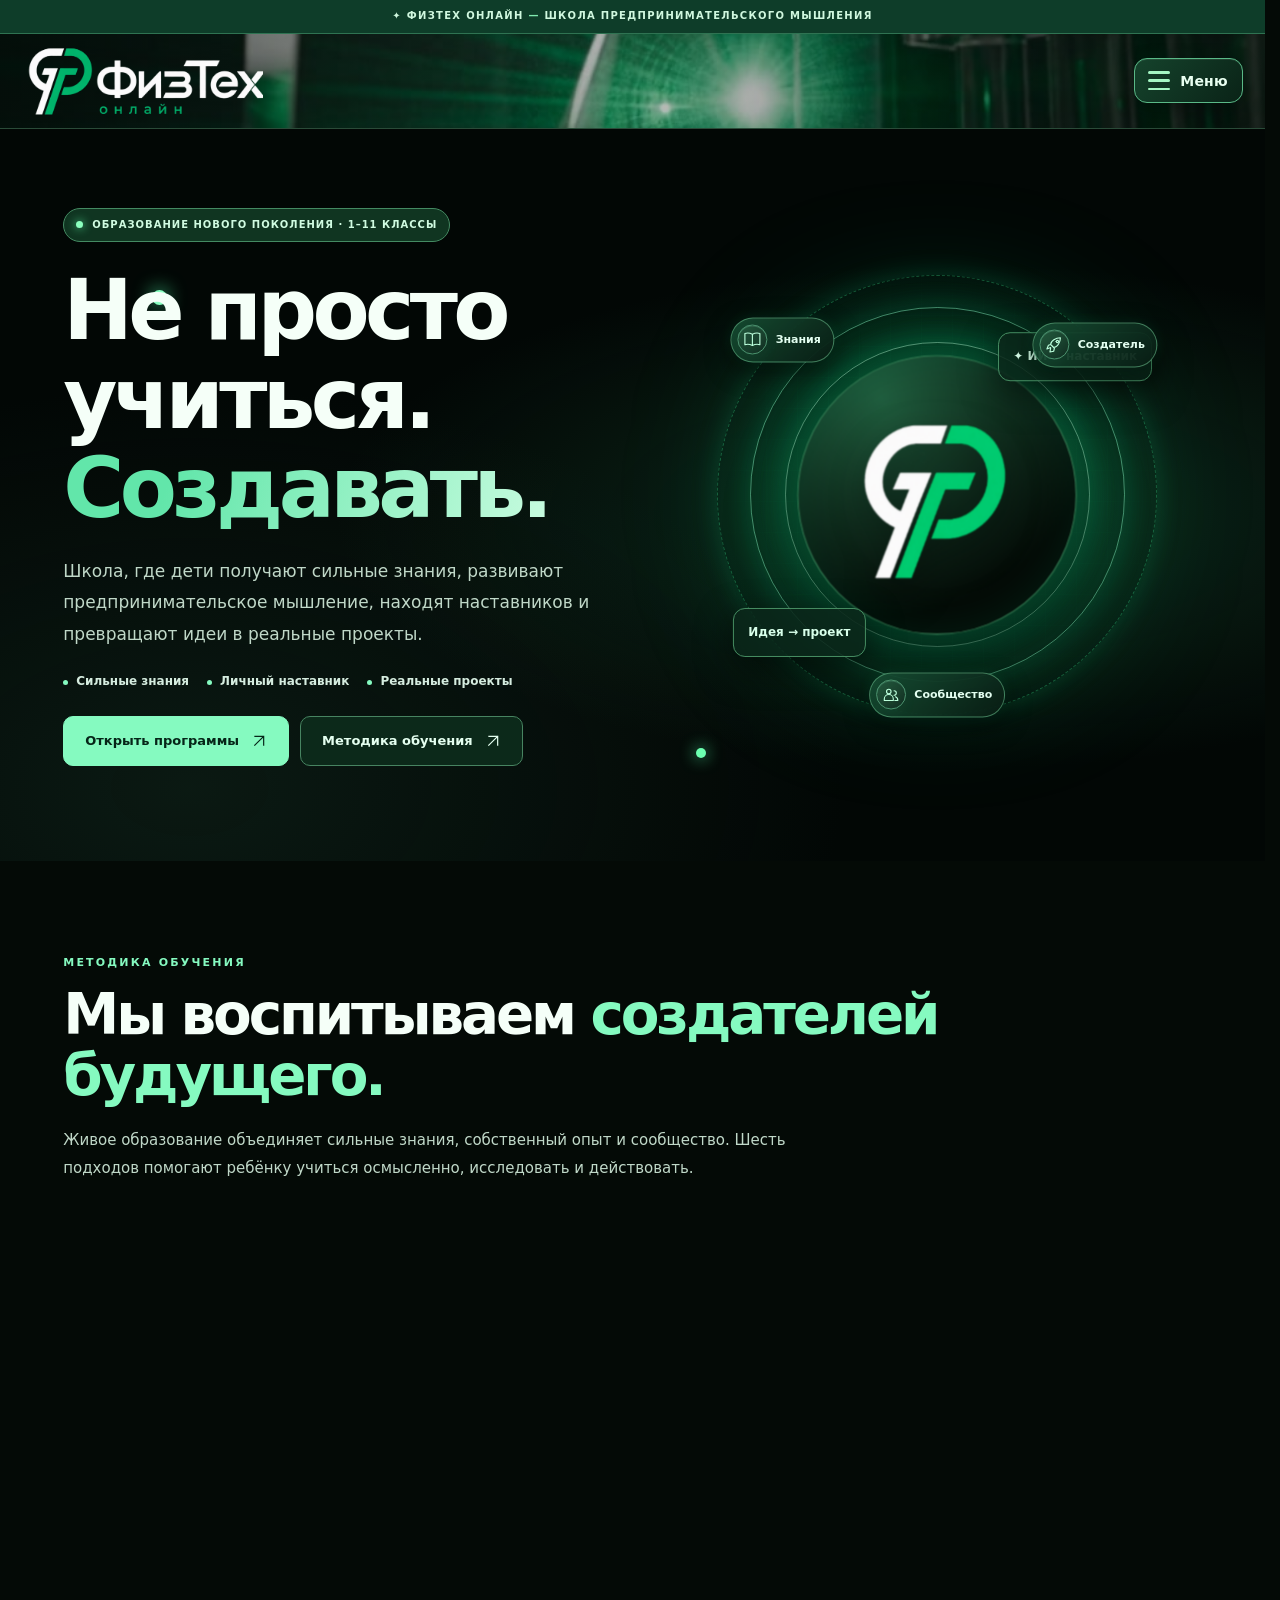
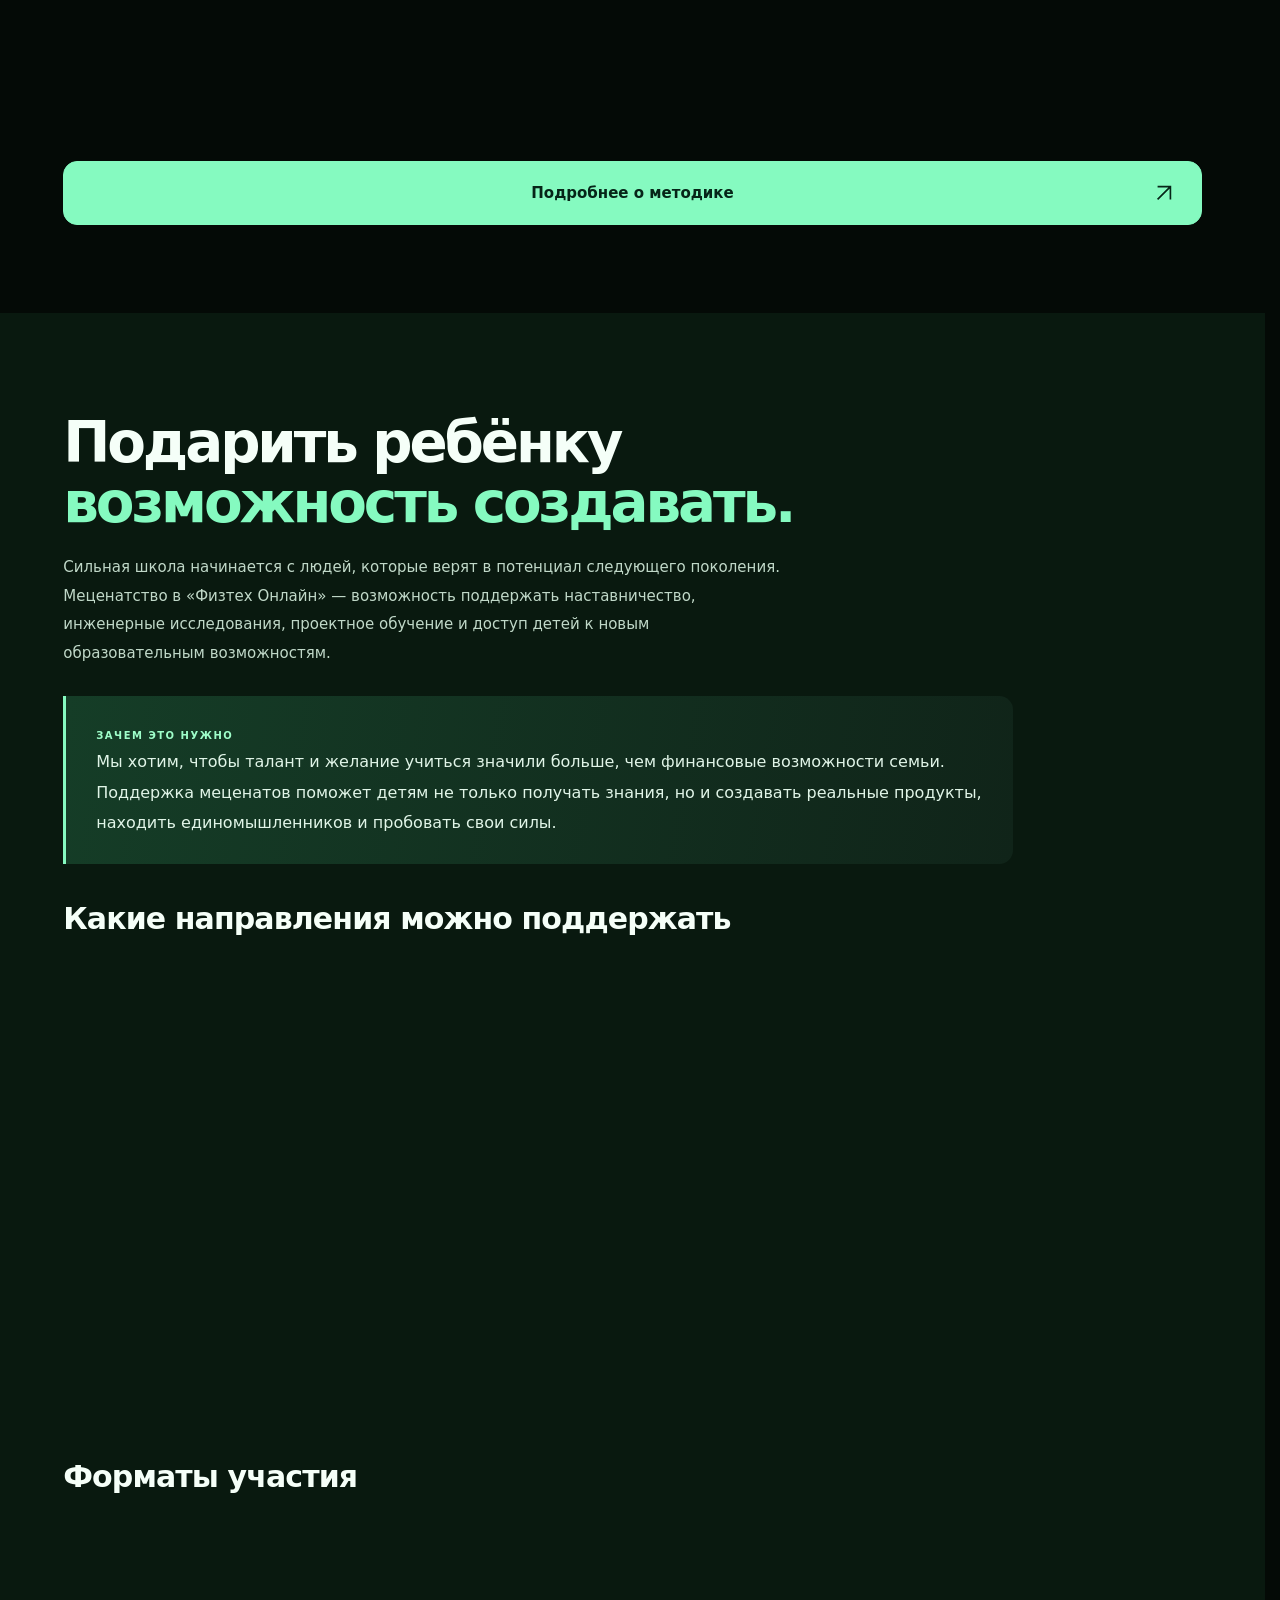
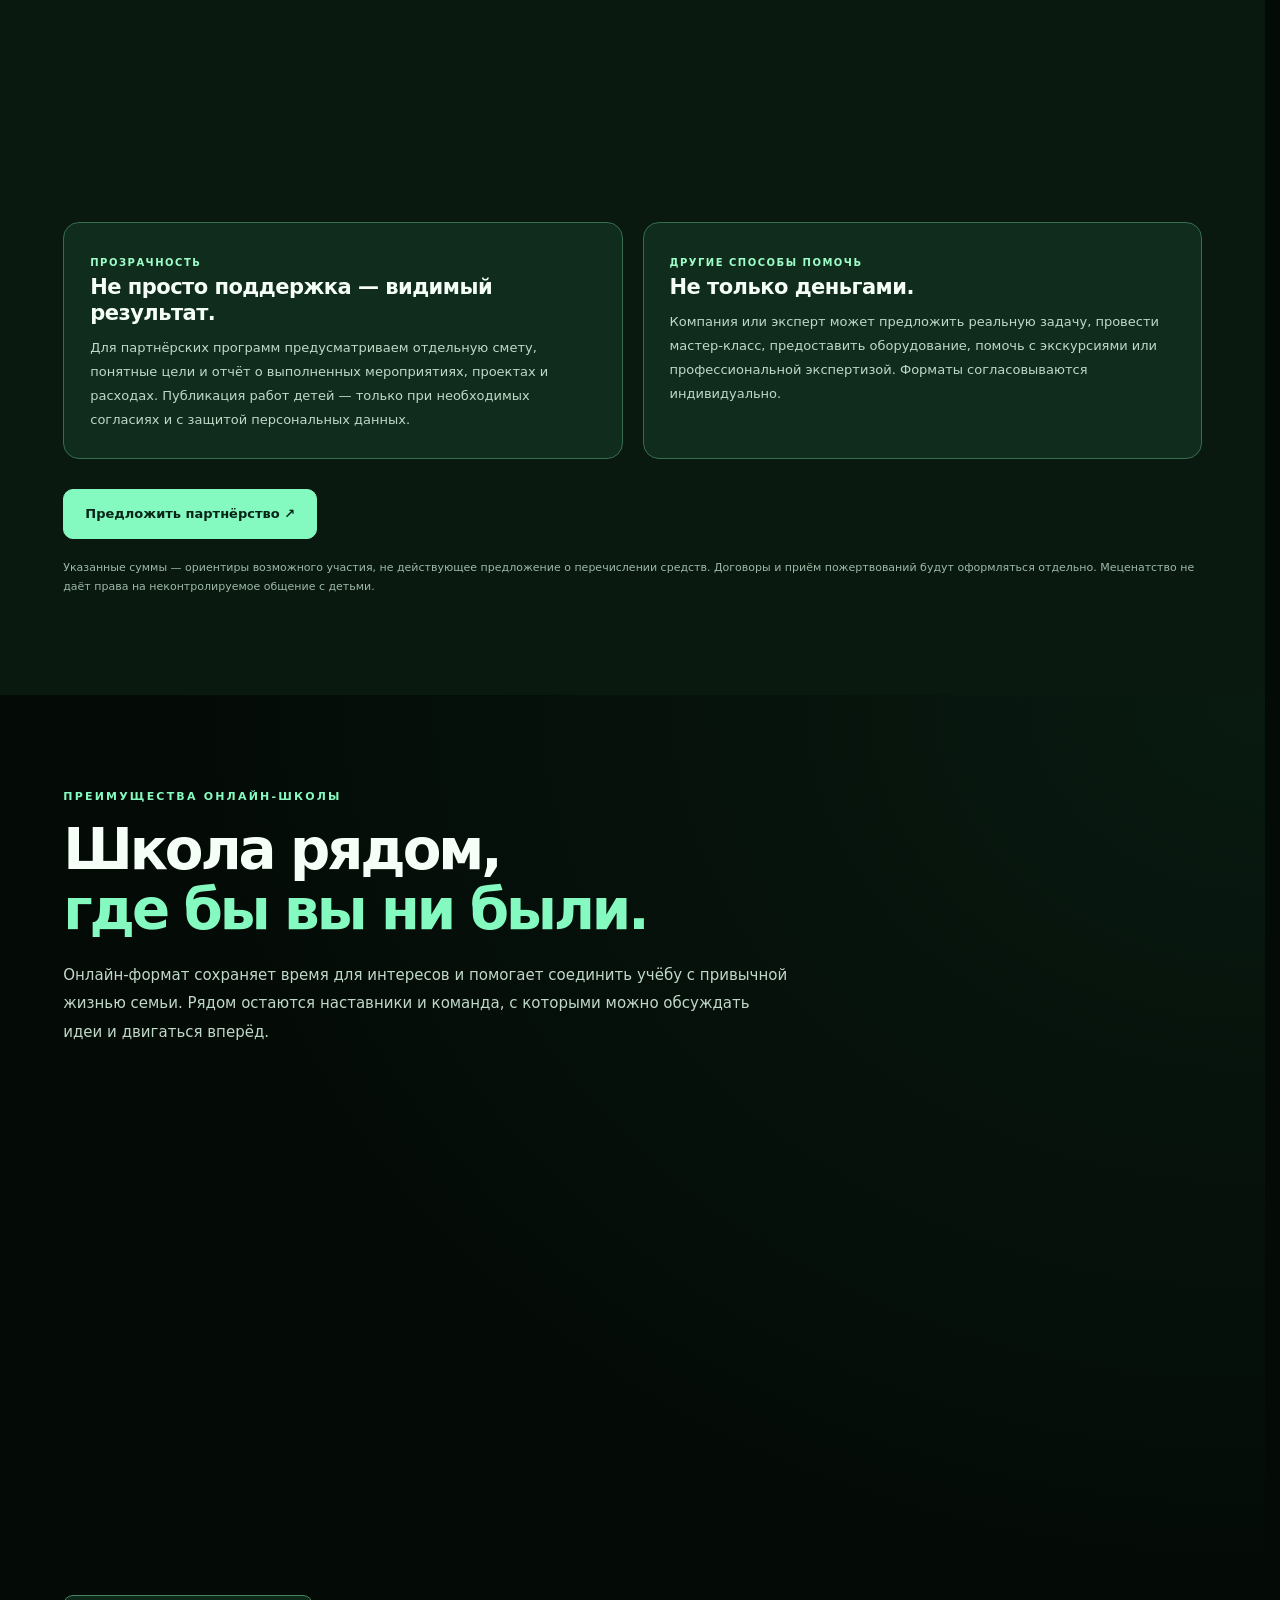
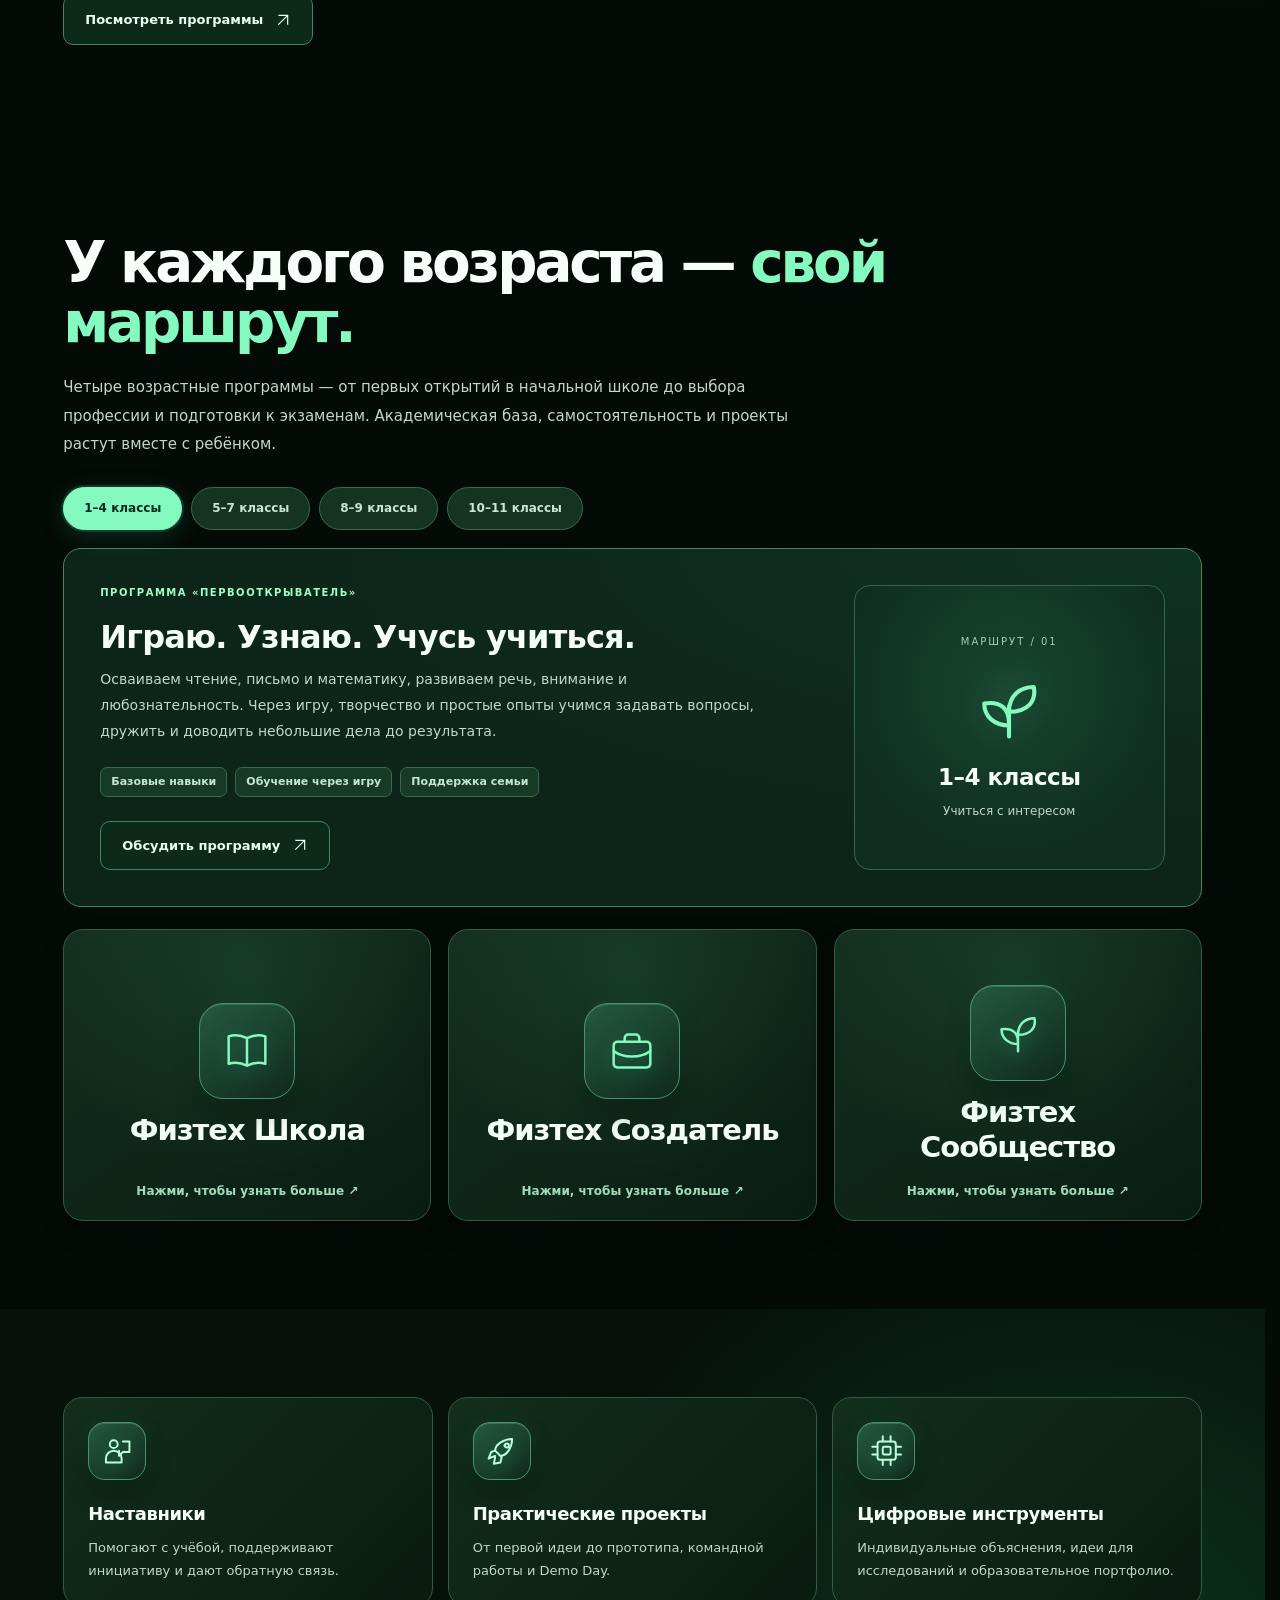
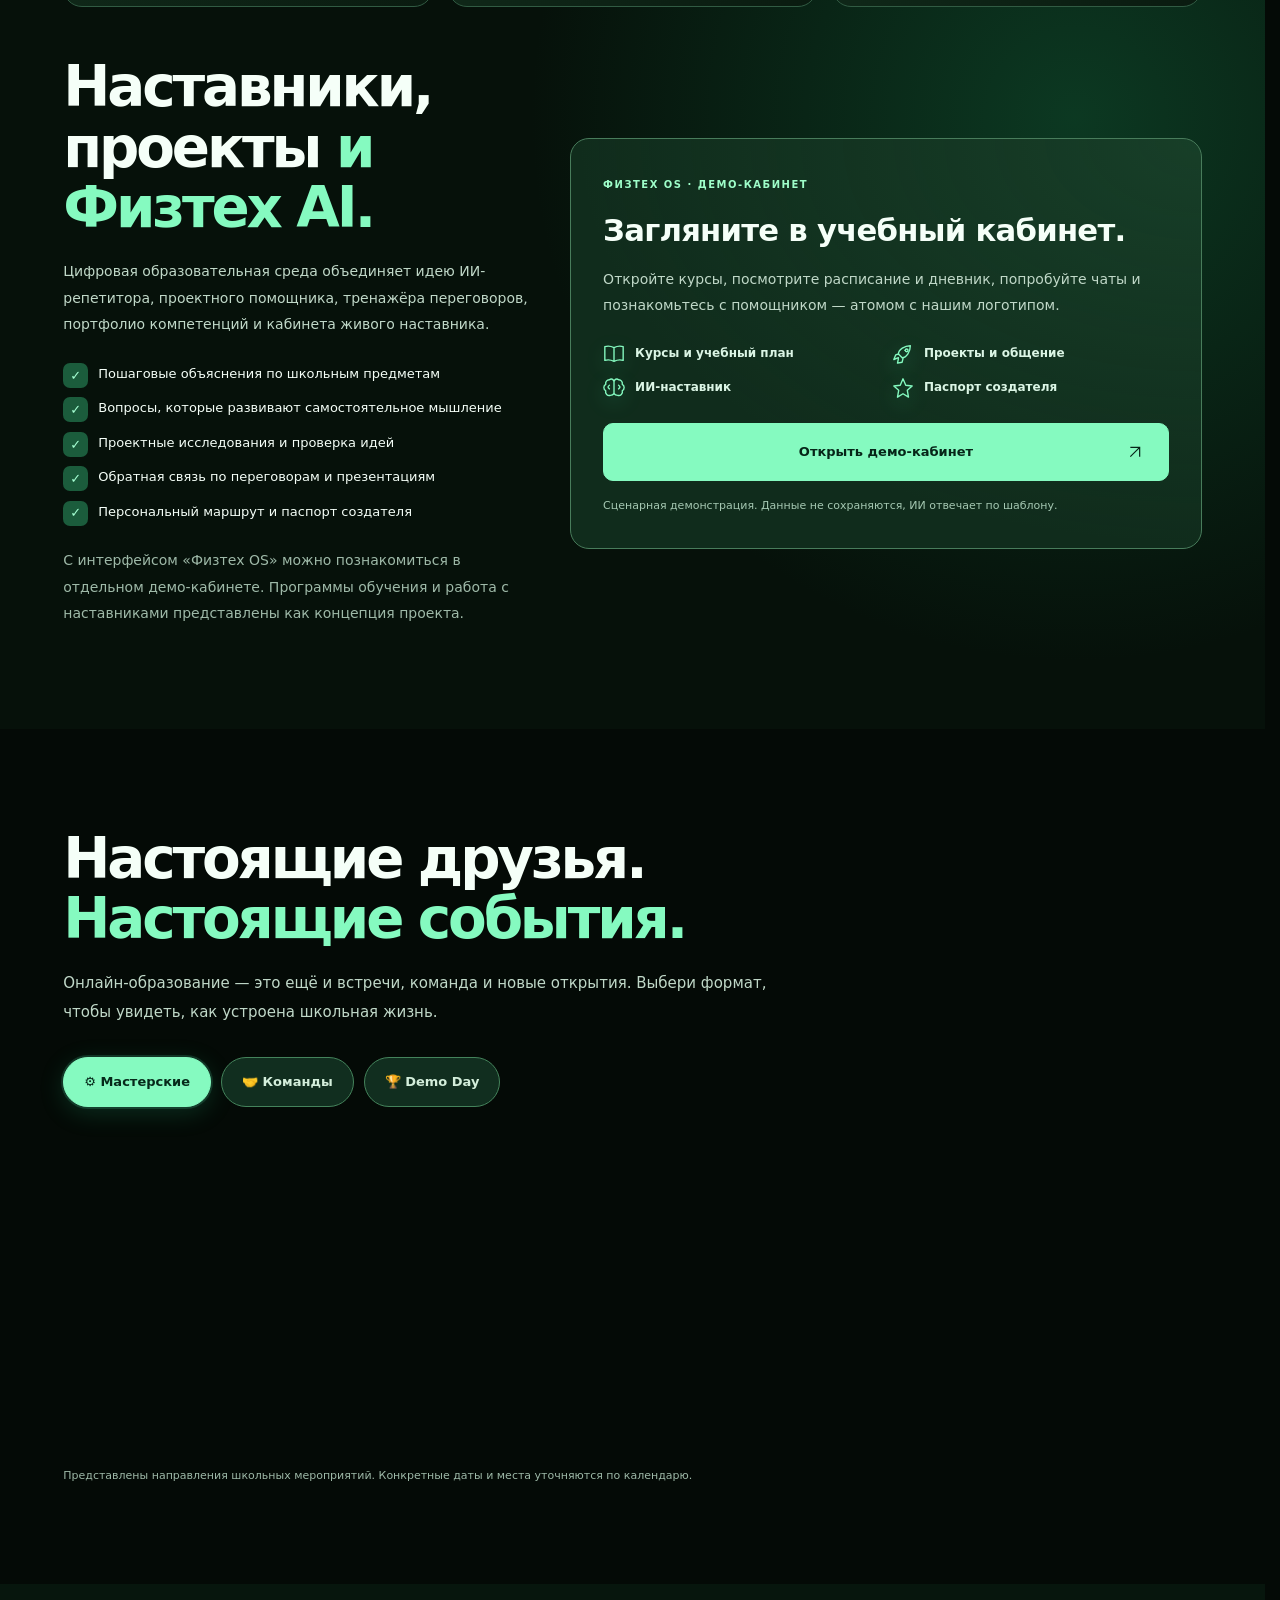
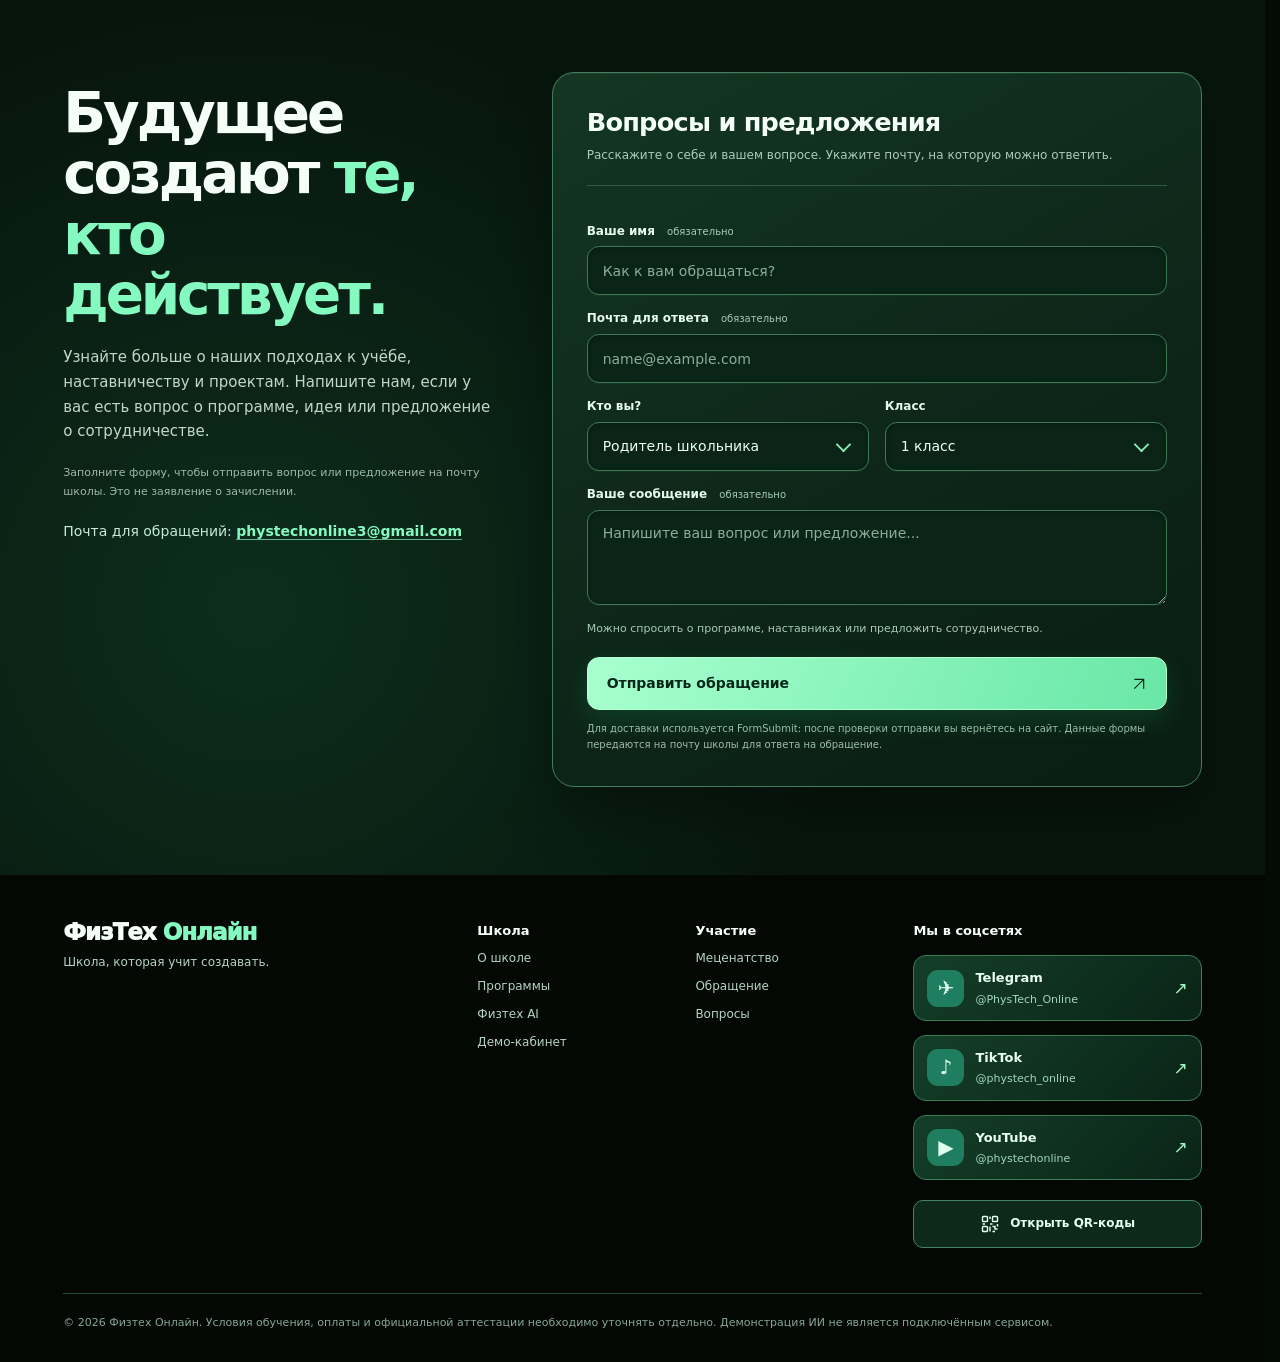
==== commit dc1e3047: "Redesign Phystech OS dashboard and add atom help assistant" ====
--- a/index.html
+++ b/index.html
@@ -138,7 +138,7 @@
 <article class="card"><span class="feature-icon"><svg class="brand-glyph" aria-hidden="true" focusable="false"><use href="#ico-rocket"></use></svg></span><h3>Практические проекты</h3><p>От первой идеи до прототипа, командной работы и Demo Day.</p></article>
 <article class="card"><span class="feature-icon"><svg class="brand-glyph" aria-hidden="true" focusable="false"><use href="#ico-chip"></use></svg></span><h3>Цифровые инструменты</h3><p>Индивидуальные объяснения, идеи для исследований и образовательное портфолио.</p></article>
 </div><div class="ai-grid"><div><h2>Наставники, проекты <span class="accent">и Физтех AI.</span></h2><p>Цифровая образовательная среда объединяет идею ИИ-репетитора, проектного помощника, тренажёра переговоров, портфолио компетенций и кабинета живого наставника.</p><ul class="tick-list"><li>Пошаговые объяснения по школьным предметам</li><li>Вопросы, которые развивают самостоятельное мышление</li><li>Проектные исследования и проверка идей</li><li>Обратная связь по переговорам и презентациям</li><li>Персональный маршрут и паспорт создателя</li></ul><p class="footnote">С интерфейсом «Физтех OS» можно познакомиться в отдельном демо-кабинете. Программы обучения и работа с наставниками представлены как концепция проекта.</p></div>
-<div class="demo-launch card"><span class="mini-label">ФИЗТЕХ OS · ДЕМО-КАБИНЕТ</span><h3>Загляните в учебный кабинет.</h3><p>Составьте план, отметьте выполненные задачи, посмотрите проекты и задайте вопрос демонстрационному ИИ-наставнику.</p><ul class="demo-preview-list" aria-label="Что можно посмотреть"><li><svg class="brand-glyph" aria-hidden="true" focusable="false"><use href="#ico-book"></use></svg><span>Мой день</span></li><li><svg class="brand-glyph" aria-hidden="true" focusable="false"><use href="#ico-rocket"></use></svg><span>Проекты</span></li><li><svg class="brand-glyph" aria-hidden="true" focusable="false"><use href="#ico-brain"></use></svg><span>ИИ-наставник</span></li><li><svg class="brand-glyph" aria-hidden="true" focusable="false"><use href="#ico-star"></use></svg><span>Паспорт создателя</span></li></ul><a class="button demo-open" href="demo.html"><span>Открыть демо-кабинет</span><svg class="action-arrow" viewBox="0 0 24 24" fill="none" stroke="currentColor" stroke-width="1.8" aria-hidden="true"><path d="M5 19 19 5M5 5h14v14"/></svg></a><p class="demo-launch-note">Сценарная демонстрация. Данные не сохраняются, ИИ отвечает по шаблону.</p></div></div></div></section>
+<div class="demo-launch card"><span class="mini-label">ФИЗТЕХ OS · ДЕМО-КАБИНЕТ</span><h3>Загляните в учебный кабинет.</h3><p>Откройте курсы, посмотрите расписание и дневник, попробуйте чаты и познакомьтесь с помощником — атомом с нашим логотипом.</p><ul class="demo-preview-list" aria-label="Что можно посмотреть"><li><svg class="brand-glyph" aria-hidden="true" focusable="false"><use href="#ico-book"></use></svg><span>Курсы и учебный план</span></li><li><svg class="brand-glyph" aria-hidden="true" focusable="false"><use href="#ico-rocket"></use></svg><span>Проекты и общение</span></li><li><svg class="brand-glyph" aria-hidden="true" focusable="false"><use href="#ico-brain"></use></svg><span>ИИ-наставник</span></li><li><svg class="brand-glyph" aria-hidden="true" focusable="false"><use href="#ico-star"></use></svg><span>Паспорт создателя</span></li></ul><a class="button demo-open" href="demo.html"><span>Открыть демо-кабинет</span><svg class="action-arrow" viewBox="0 0 24 24" fill="none" stroke="currentColor" stroke-width="1.8" aria-hidden="true"><path d="M5 19 19 5M5 5h14v14"/></svg></a><p class="demo-launch-note">Сценарная демонстрация. Данные не сохраняются, ИИ отвечает по шаблону.</p></div></div></div></section>
 <section class="section" id="community"><div class="container"><h2>Настоящие друзья. <span class="accent">Настоящие события.</span></h2><p class="section-intro">Онлайн-образование — это ещё и встречи, команда и новые открытия. Выбери формат, чтобы увидеть, как устроена школьная жизнь.</p>
 <div class="event-switch" role="tablist" aria-label="Виды мероприятий">
 <button type="button" role="tab" id="event-tab-labs" aria-controls="event-panel-labs" aria-selected="true" tabindex="0" data-event-tab="labs">⚙️ Мастерские</button>
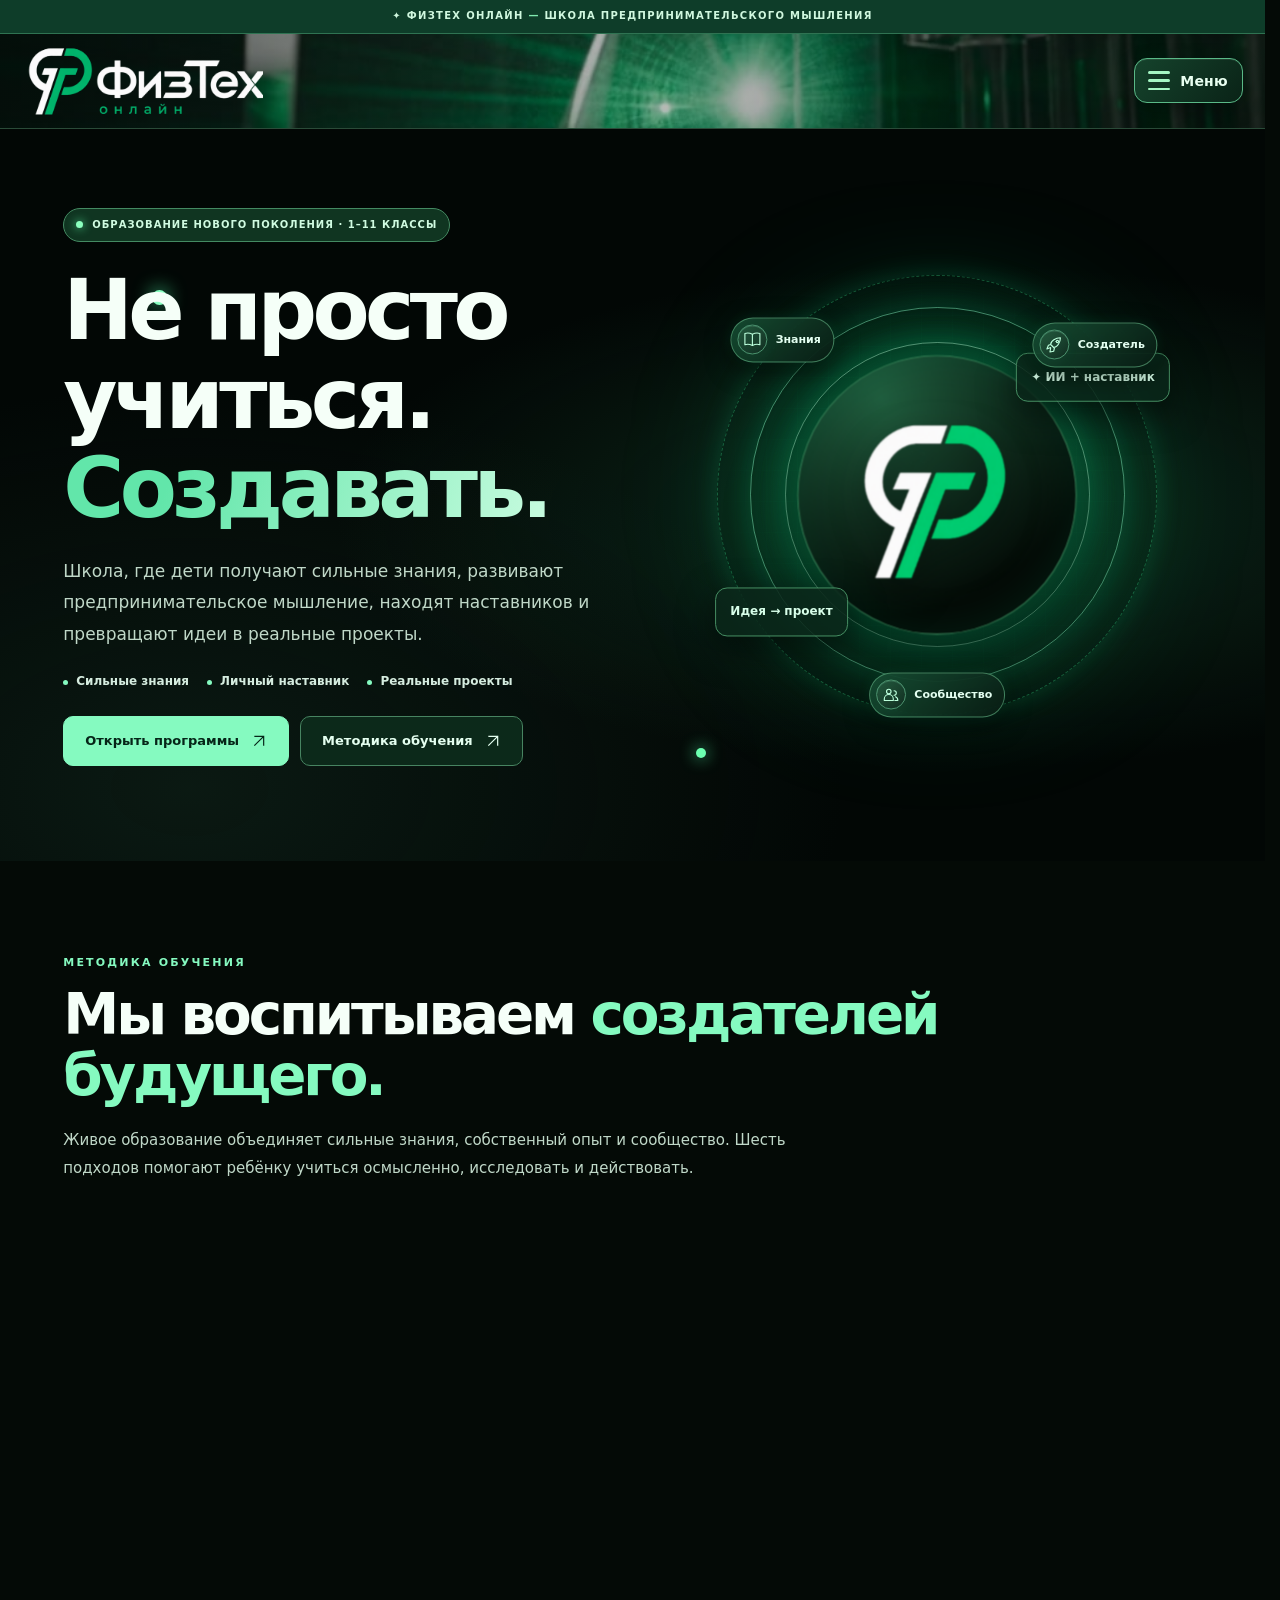
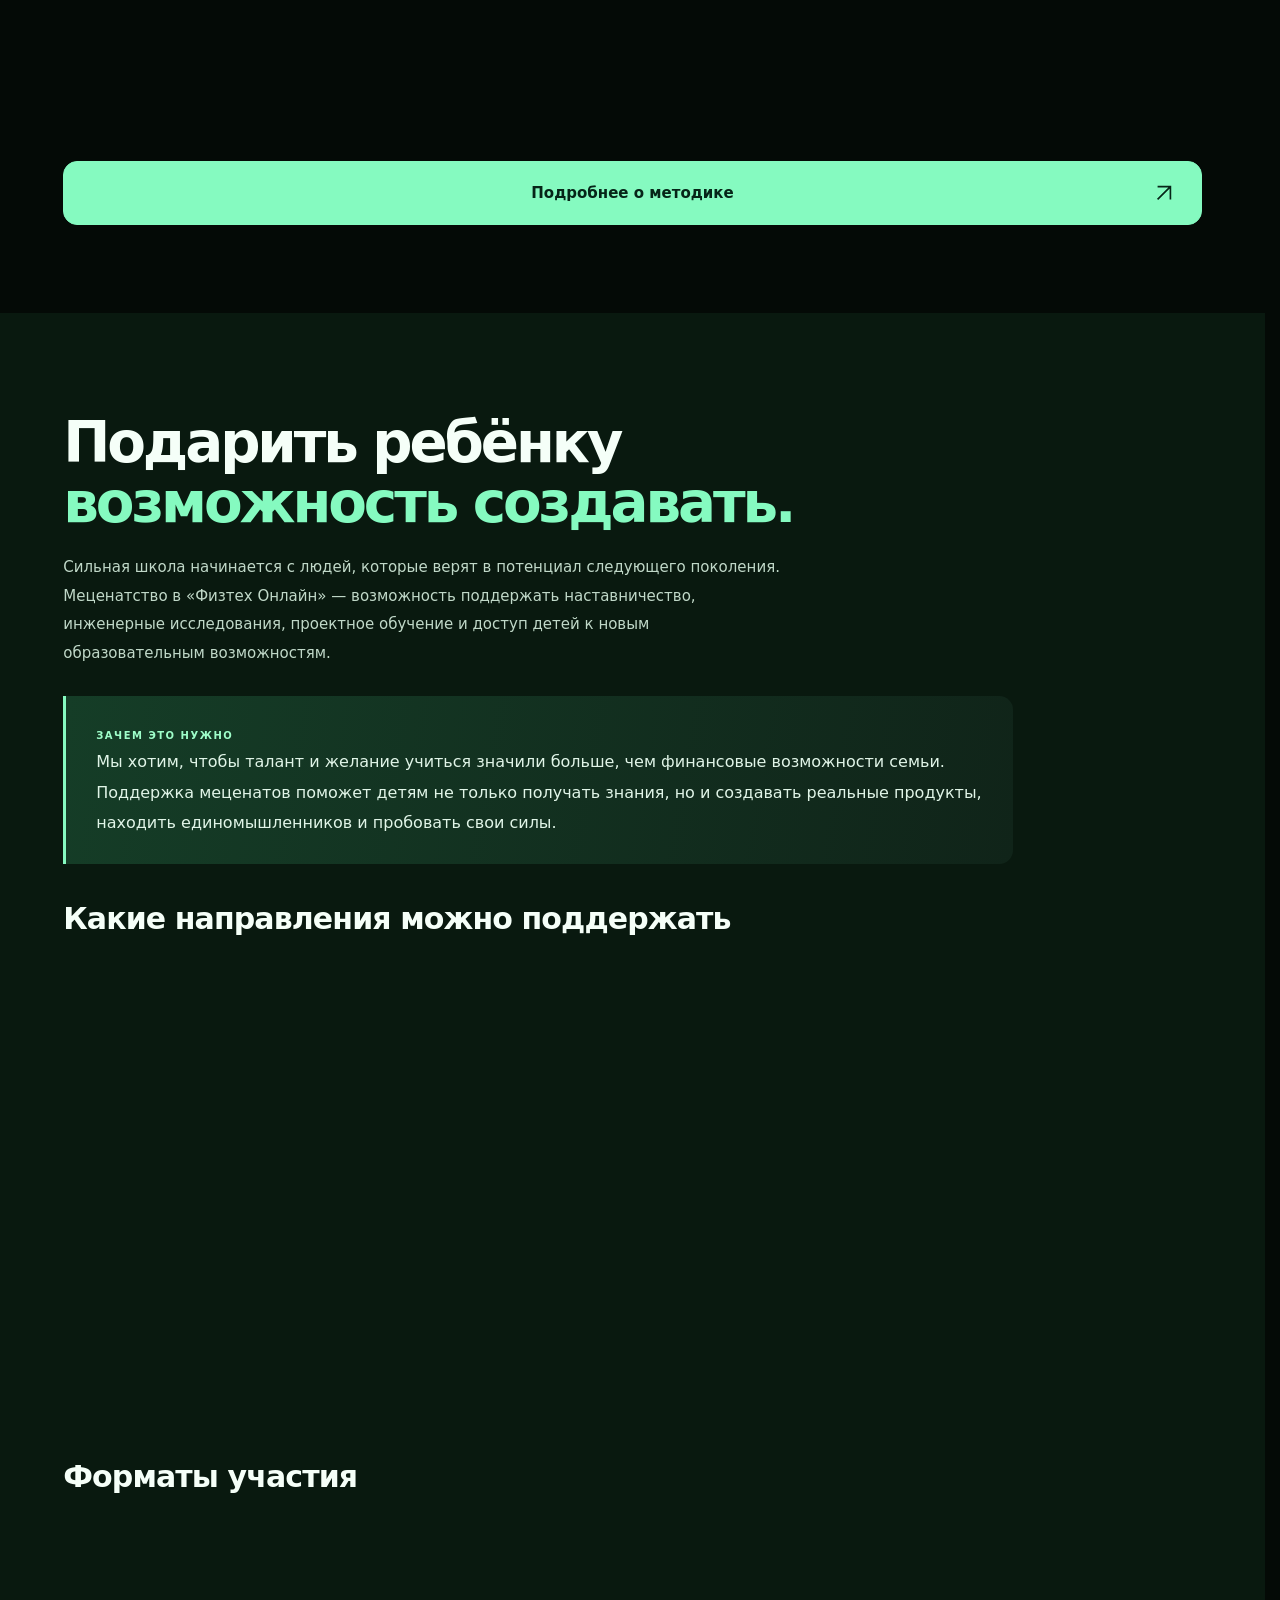
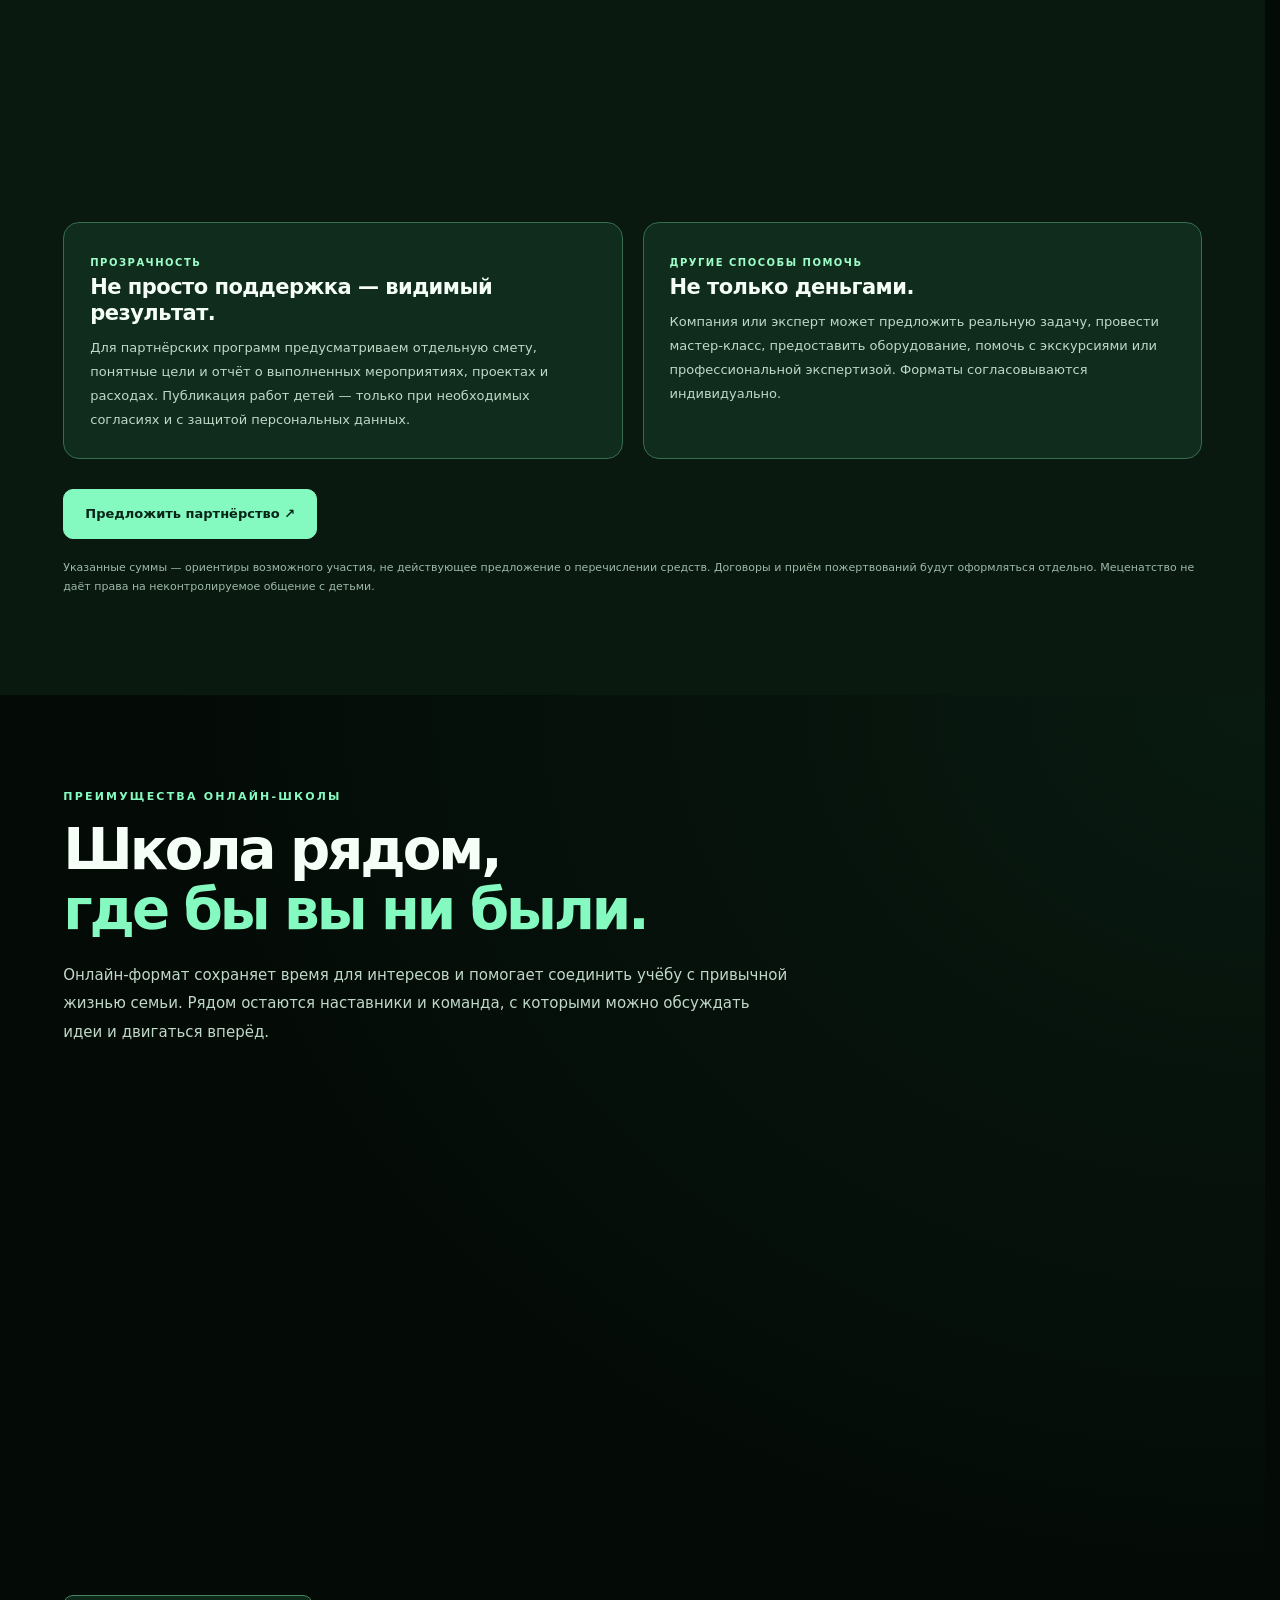
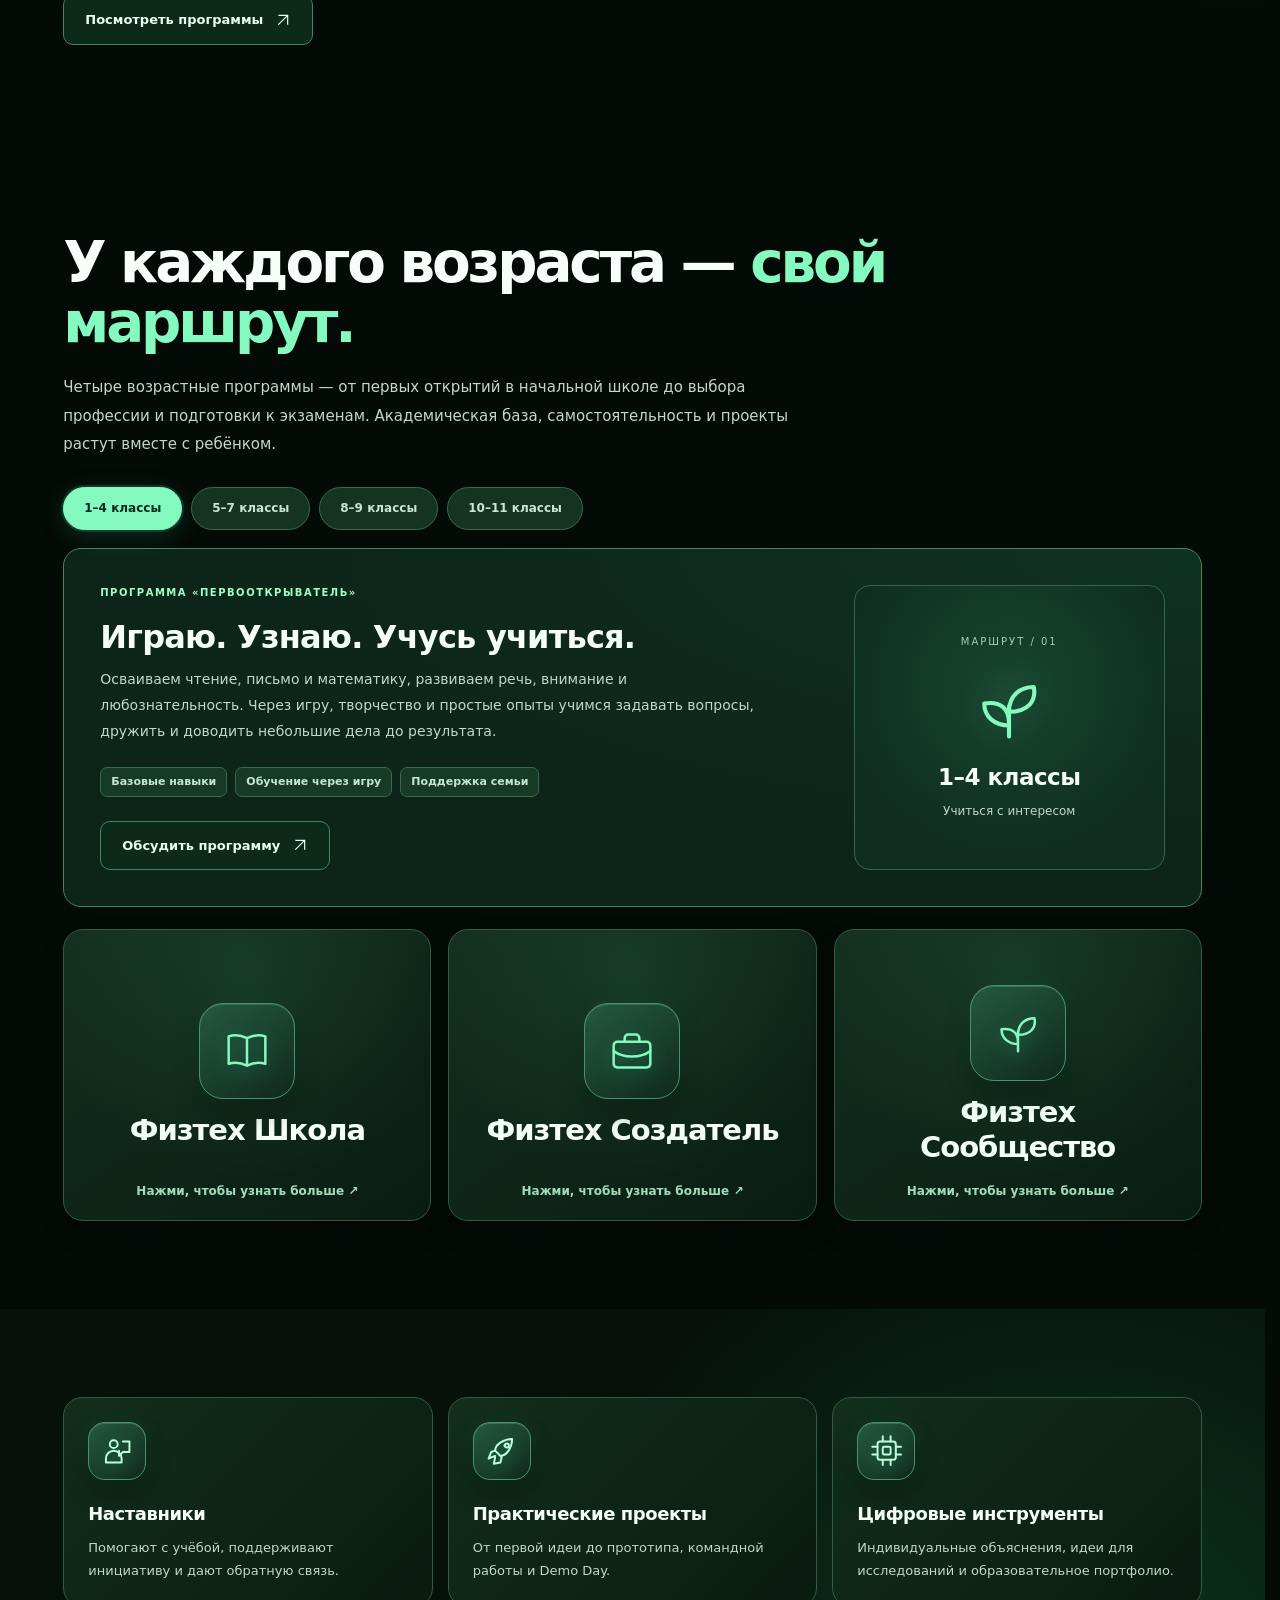
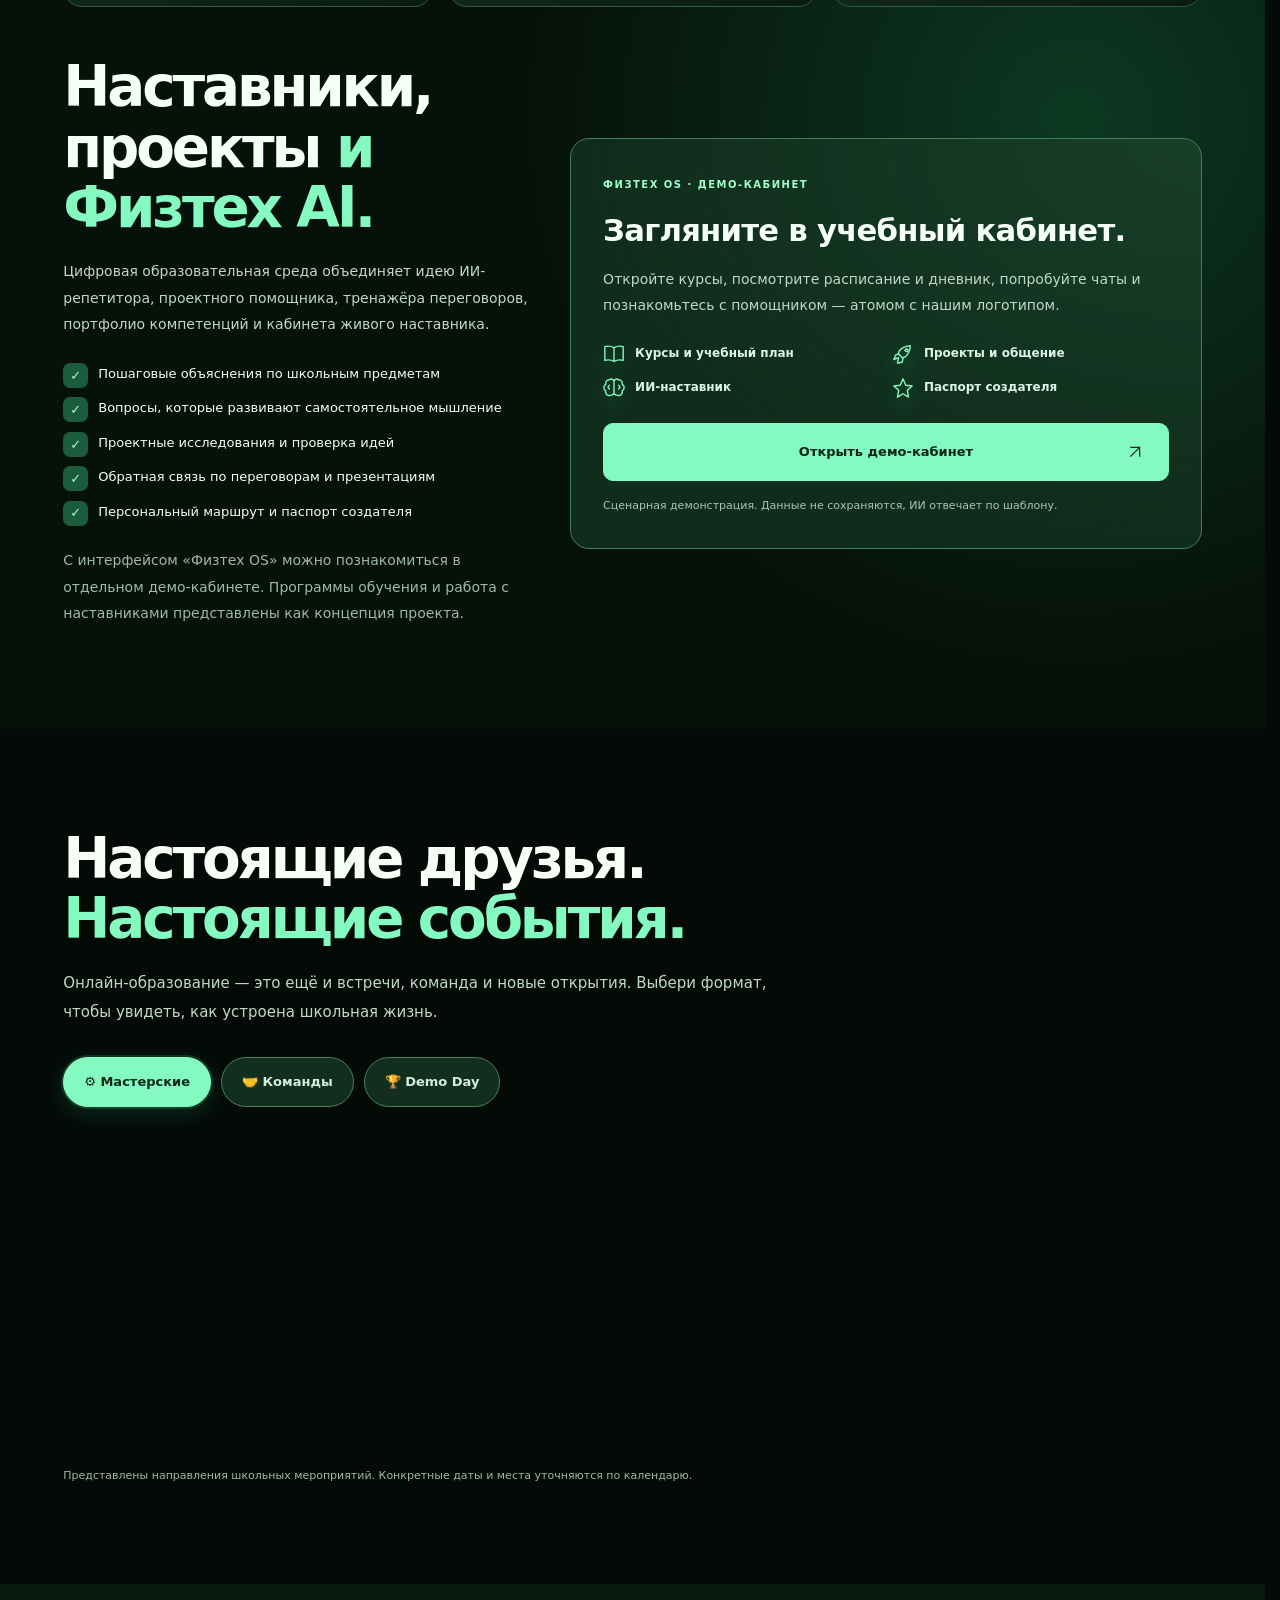
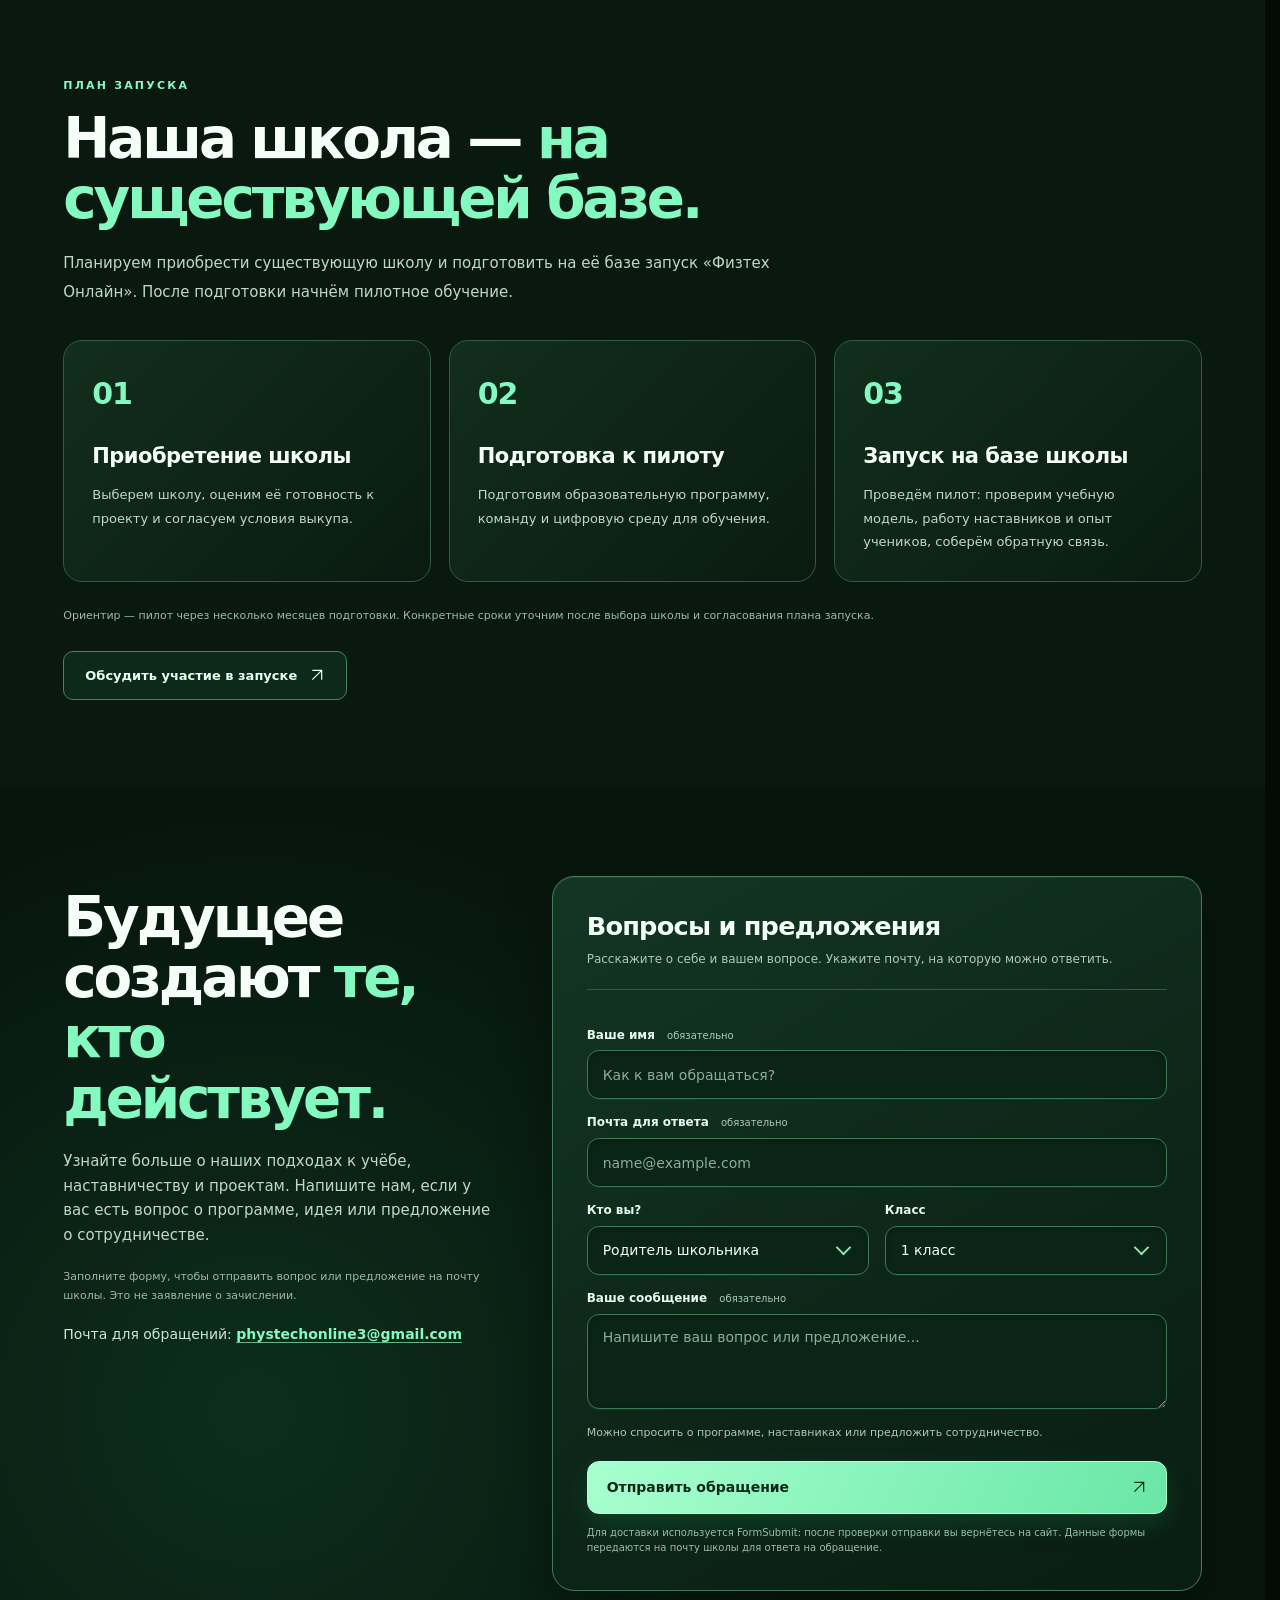
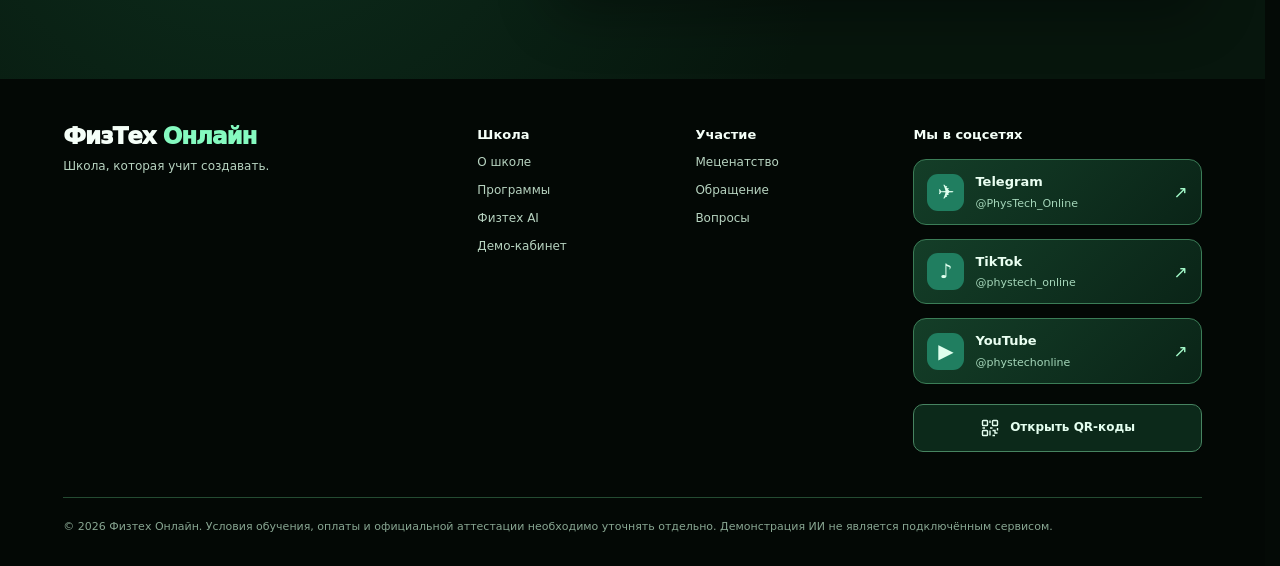
==== commit d66d4b2f: "Add school acquisition and preparation to the pilot launch plan" ====
--- a/index.html
+++ b/index.html
@@ -12,7 +12,7 @@
 <meta property="og:description" content="Школа нового поколения: знания, предпринимательское мышление и реальные проекты.">
 <title>Физтех Онлайн — Школа создателей будущего</title>
 <link rel="icon" type="image/svg+xml" href="assets/ft-symbol.svg?v=20261105-icon1">
-<link rel="stylesheet" href="styles.css?v=20261105-header-logo-restore1">
+<link rel="stylesheet" href="styles.css?v=20261105-launch-plan1">
 <script src="script.js?v=20261105-mobile-video1" defer></script>
 </head>
 <body>
@@ -149,6 +149,18 @@
 <div class="event-showcase" id="event-panel-team" role="tabpanel" aria-labelledby="event-tab-team" data-event-panel="team" hidden><div class="event-showcase-art team-art" aria-hidden="true"><svg class="brand-glyph" aria-hidden="true" focusable="false"><use href="#ico-users"></use></svg><span><svg class="brand-glyph" aria-hidden="true" focusable="false"><use href="#ico-heart"></use></svg></span></div><div class="event-showcase-copy"><span class="mini-label">ШКОЛЬНОЕ СООБЩЕСТВО</span><h3>Команда, в которой тебя понимают</h3><p>Совместные занятия, экскурсии, клубы по интересам и новые знакомства. Здесь учатся не только предметам, но и сотрудничеству.</p><a href="#ai" class="text-link">Познакомиться с подходом наставников ↗</a></div></div>
 <div class="event-showcase" id="event-panel-demo" role="tabpanel" aria-labelledby="event-tab-demo" data-event-panel="demo" hidden><div class="event-showcase-art demo-art" aria-hidden="true"><svg class="brand-glyph" aria-hidden="true" focusable="false"><use href="#ico-star"></use></svg><span><svg class="brand-glyph" aria-hidden="true" focusable="false"><use href="#ico-rocket"></use></svg></span></div><div class="event-showcase-copy"><span class="mini-label">ПРЕЗЕНТАЦИИ И ДОСТИЖЕНИЯ</span><h3>Сцена для больших идей</h3><p>Формат Demo Day: команды представляют проекты, объясняют решения, получают вопросы и обратную связь от экспертов.</p><a href="#about" class="text-link">Изучить «Путь создателя» ↗</a></div></div>
 <p class="footnote">Представлены направления школьных мероприятий. Конкретные даты и места уточняются по календарю.</p></div></section>
+<section class="section section-dark launch-plan" id="launch" aria-labelledby="launch-title"><div class="container">
+<span class="section-label">ПЛАН ЗАПУСКА</span>
+<h2 id="launch-title">Наша школа — <span class="accent">на существующей базе.</span></h2>
+<p class="section-intro">Планируем приобрести существующую школу и подготовить на её базе запуск «Физтех Онлайн». После подготовки начнём пилотное обучение.</p>
+<ol class="launch-steps">
+<li class="card"><span class="launch-step-number" aria-hidden="true">01</span><h3>Приобретение школы</h3><p>Выберем школу, оценим её готовность к проекту и согласуем условия выкупа.</p></li>
+<li class="card"><span class="launch-step-number" aria-hidden="true">02</span><h3>Подготовка к пилоту</h3><p>Подготовим образовательную программу, команду и цифровую среду для обучения.</p></li>
+<li class="card"><span class="launch-step-number" aria-hidden="true">03</span><h3>Запуск на базе школы</h3><p>Проведём пилот: проверим учебную модель, работу наставников и опыт учеников, соберём обратную связь.</p></li>
+</ol>
+<p class="footnote launch-timing">Ориентир — пилот через несколько месяцев подготовки. Конкретные сроки уточним после выбора школы и согласования плана запуска.</p>
+<a href="#join" class="button button-outline">Обсудить участие в запуске <svg class="action-arrow" viewBox="0 0 24 24" fill="none" stroke="currentColor" stroke-width="1.8" aria-hidden="true"><path d="M5 19 19 5M5 5h14v14"/></svg></a>
+</div></section>
 <section class="section join-section" id="join"><div class="container join-grid"><div><h2>Будущее создают <span class="accent">те, кто действует.</span></h2><p>Узнайте больше о наших подходах к учёбе, наставничеству и проектам. Напишите нам, если у вас есть вопрос о программе, идея или предложение о сотрудничестве.</p><p class="footnote">Заполните форму, чтобы отправить вопрос или предложение на почту школы. Это не заявление о зачислении.</p><p class="contact-mail">Почта для обращений: <a href="mailto:phystechonline3@gmail.com">phystechonline3@gmail.com</a></p></div><form class="interest-form card contact-form" id="interest-form" action="https://formsubmit.co/phystechonline3@gmail.com" method="POST" accept-charset="UTF-8" aria-describedby="contact-delivery-note">
 <input type="hidden" name="_subject" value="Новое обращение — Физтех Онлайн">
 <input type="hidden" name="_template" value="table">
--- a/styles.css
+++ b/styles.css
@@ -1,4 +1,11 @@
 :root{--bg:#040a06;--bg2:#09190f;--card:#102719;--ink:#f5fff8;--muted:#c0d8c8;--mint:#85fac0;--line:#315b43;--darkmint:#0c6740;--font:Inter,ui-sans-serif,system-ui,-apple-system,BlinkMacSystemFont,"Segoe UI",sans-serif}*{box-sizing:border-box}html{scroll-behavior:smooth}body{margin:0;background:var(--bg);color:var(--ink);font:15px/1.65 var(--font);overflow-x:hidden}button,input,select,textarea{font:inherit}button{cursor:pointer}a{color:inherit;text-decoration:none}a:focus-visible,button:focus-visible,input:focus-visible,select:focus-visible,textarea:focus-visible,summary:focus-visible{outline:2px solid var(--mint);outline-offset:3px}h1,h2,h3,p{margin-top:0}h1,h2{font-weight:900;letter-spacing:-.055em;line-height:1.07}h2{font-size:clamp(33px,4.4vw,60px);margin:12px 0 20px;max-width:900px}h3{font-size:18px;line-height:1.25;letter-spacing:-.025em;margin-bottom:10px}p{color:var(--muted)}[hidden]{display:none!important}.skip{position:absolute;top:-80px;left:10px;background:var(--mint);color:#061a10;padding:8px;z-index:99}.skip:focus{top:10px}.container{width:min(1220px,90%);margin-inline:auto}.accent{color:var(--mint)}.announcement{text-align:center;background:#0e3d29;border-bottom:1px solid #2f7352;color:#d0f8df;padding:8px 15px;font-size:10px;letter-spacing:1.3px;font-weight:750}.announcement span{color:#80e9af}.site-header{position:sticky;top:0;z-index:20;background:#040b07ed;backdrop-filter:blur(16px);border-bottom:1px solid #2a4b38}.head-inner{display:flex;align-items:center;justify-content:space-between;gap:20px;min-height:80px}.logo{display:flex;align-items:center;gap:10px;flex-shrink:0}.logo-mark{width:51px;height:51px;border:1px solid #417453;border-radius:12px;display:grid;place-items:center;color:#e2ffed;font-weight:950;font-size:19px;letter-spacing:-2px;background:#102b1d}.logo-mark span{color:var(--mint)}.logo-text{font-size:23px;font-weight:950;line-height:1.08;letter-spacing:-1px}.logo-text small{display:block;color:var(--mint);font-size:9px;letter-spacing:3.8px;margin-top:5px}.desktop-nav{display:flex;align-items:center;gap:19px}.desktop-nav a{color:#c4dac9;font-size:12px;font-weight:750;transition:color .15s}.desktop-nav a:hover,.mobile-nav a:hover{color:var(--mint)}.button{display:inline-flex;align-items:center;justify-content:center;gap:12px;min-height:48px;border-radius:10px;padding:13px 21px;color:#062518;background:var(--mint);border:1px solid var(--mint);font-weight:900;font-size:13px;white-space:nowrap;transition:transform .2s,background-color .2s}.button:hover{background:#abffd6;transform:translateY(-2px)}.button-small{min-height:39px;padding:10px 14px;font-size:11px}.button-outline{color:#e5fff0;background:#0c291a;border-color:#478461}.button-outline:hover{background:#175436}.menu-toggle,.mobile-nav{display:none}.hero{position:relative;min-height:675px;overflow:hidden;background:radial-gradient(ellipse at 76% 53%,#174d327d,transparent 46%),radial-gradient(ellipse at 15% 90%,#11271d91,transparent 43%),#020705}.hero-grid{display:grid;grid-template-columns:1.05fr .95fr;min-height:675px;align-items:center;gap:25px}.hero-content{position:relative;z-index:2;padding:55px 0}.eyebrow{display:inline-flex;align-items:center;gap:9px;border:1px solid #448a62;background:#103521;border-radius:30px;padding:8px 12px;font-size:10px;letter-spacing:1px;color:#d0fbe1;font-weight:850}.pulse{width:7px;height:7px;background:#8bffbe;box-shadow:0 0 10px #55eda0;border-radius:50%}.hero h1{font-size:clamp(56px,6.5vw,94px);margin:24px 0 23px}.hero h1 em{color:var(--mint);font-style:normal}.hero-lead{font-size:17px;max-width:565px;line-height:1.85}.hero-buttons{display:flex;gap:11px;flex-wrap:wrap;margin:27px 0 16px}.status-line{color:#90b69c;font-size:11px}.hero-visual{position:relative;width:100%;height:545px;display:grid;place-items:center;perspective:800px}.visual-grid{position:absolute;inset:0;background-image:linear-gradient(#4be4930c 1px,transparent 1px),linear-gradient(90deg,#4be4930c 1px,transparent 1px);background-size:31px 31px;mask-image:radial-gradient(circle,black,transparent 68%)}.halo{position:absolute;width:310px;height:310px;border-radius:50%;filter:blur(75px);background:#00ca7773}.orbit{position:absolute;left:50%;top:50%;width:375px;height:375px;margin:-187.5px;border:1px solid #8bffcb76;border-radius:50%;box-shadow:0 0 28px #13e29228;animation:orbit 24s linear infinite}.orbit-two{width:305px;height:305px;margin:-152.5px;border-color:#c1ffdd75;animation:orbit2 19s linear infinite}.orbit-three{width:440px;height:440px;margin:-220px;border-style:dashed;border-color:#38d88a57;animation-duration:36s}.planet{position:relative;display:flex;flex-direction:column;justify-content:center;align-items:center;width:270px;height:270px;border:1px solid #388258;border-radius:50%;background:radial-gradient(circle at 30% 15%,#205d3e,#040a06 72%);box-shadow:0 0 50px #0be58b42,inset 0 0 45px #009f6722;animation:float 6s ease-in-out infinite}.planet-symbol{font-size:105px;letter-spacing:-16px;font-weight:950;line-height:1}.planet-symbol span{color:var(--mint)}.planet-caption{font-size:12px;letter-spacing:4px;font-weight:850;color:#a6f9ca}.floating-label{position:absolute;background:#0b271ad9;border:1px solid #468d62;color:#d8ffea;padding:14px;border-radius:12px;font-size:12px;font-weight:850;box-shadow:0 12px 35px #0008;animation:float 6s ease-in-out infinite}.floating-one{top:14%;right:0}.floating-two{bottom:16%;left:0;animation-delay:-2s}.metrics{background:#0b1c12;border-block:1px solid #2e5d42}.metrics-grid{display:grid;grid-template-columns:repeat(4,minmax(0,1fr));padding-block:29px}.metrics-grid>div{padding:0 24px;border-right:1px solid #315b43}.metrics-grid>div:first-child{padding-left:0}.metrics-grid>div:last-child{border:0}.metrics strong{display:block;font-size:30px;letter-spacing:-1.5px;line-height:1.2;color:var(--mint)}.metrics span{font-size:11px;color:#bbd3c4}.section{padding:100px 0;scroll-margin-top:80px}.section-dark{background:var(--bg2)}.section-label{font-size:11px;letter-spacing:2.2px;color:var(--mint);font-weight:900}.section-intro{font-size:15px;max-width:730px;line-height:1.9}.feature-grid,.tracks-grid,.project-grid{display:grid;grid-template-columns:repeat(3,minmax(0,1fr));gap:17px;margin-top:33px}.card{background:linear-gradient(135deg,#122e1d,#0a1b10);border:1px solid var(--line);padding:26px;border-radius:19px}.feature{min-height:215px;transition:border-color .2s,transform .2s}.feature:hover,.project-card:hover{border-color:#73e6aa;transform:translateY(-4px)}.feature-icon{display:inline-flex;align-items:center;justify-content:center;width:52px;height:52px;border-radius:15px;background:#1b4930;font-size:28px;margin-bottom:15px}.card p{font-size:13px;line-height:1.8;margin-bottom:0}.method-layout{display:grid;grid-template-columns:1fr 1fr;gap:60px;align-items:center}.method-layout blockquote{border:1px solid #4b8862;background:#153623;border-radius:15px;padding:24px;margin:28px 0;font-size:17px;color:#e3ffed;font-weight:800}.text-link{display:inline-block;color:var(--mint);border-bottom:1px solid #529d73;font-weight:850;font-size:13px;padding-bottom:4px;margin-top:10px}.method-steps{list-style:none;padding:0;margin:0;display:grid;gap:8px}.method-steps li{display:flex;gap:18px;align-items:center;padding:16px;background:#102819;border:1px solid #2f6445;border-radius:13px}.method-steps li>b{color:var(--mint);font-size:13px}.method-steps h3{font-size:14px;margin:0}.method-steps p{font-size:11px;margin:3px 0 0}.tab-list{display:flex;flex-wrap:wrap;gap:9px;margin:28px 0 18px}.tab-list button{background:#143320;border:1px solid #386b4c;color:#c7e7d1;border-radius:30px;padding:11px 20px;font-size:12px;font-weight:850}.tab-list button[aria-selected=true]{background:var(--mint);color:#062719;border-color:var(--mint)}.program-panel{display:grid;grid-template-columns:1.1fr .7fr;gap:20px;align-items:center;padding:33px;border-radius:18px;border:1px solid #47865d;background:radial-gradient(circle at 90% 50%,#1d7146,transparent 62%),#102c1c;min-height:245px}.program-panel h3{font-size:28px}.program-panel p{font-size:14px;max-width:670px}.program-emoji{font-size:100px;text-align:center;filter:drop-shadow(0 20px 15px #0008)}.mini-label{font-size:10px;font-weight:900;letter-spacing:1.5px;color:#9efec9;margin-bottom:15px}.tracks-grid{margin-top:22px}.mentor-grid{display:grid;grid-template-columns:repeat(4,minmax(0,1fr));gap:16px;margin-top:32px}.mentor{padding:21px}.mentor-emoji{display:grid;place-items:center;background:radial-gradient(circle,#235f3b,#11271a);height:145px;border-radius:12px;font-size:67px;margin-bottom:21px}.mentor h3{font-size:15px}.footnote{font-size:11px;color:#9eb9a8;line-height:1.75;margin-top:19px}.project-grid{gap:14px}.project-card{min-height:195px;transition:transform .2s,border-color .2s}.project-card>span{font-size:35px;display:block;margin-bottom:15px}.ai-section{background:radial-gradient(circle at 85% 40%,#115a368a,transparent 44%),#06110a}.ai-grid{display:grid;grid-template-columns:.85fr 1.15fr;align-items:center;gap:40px}.ai-grid p{font-size:14px;line-height:1.9}.tick-list{list-style:none;padding:0;display:grid;gap:13px;margin:25px 0}.tick-list li{position:relative;padding-left:35px;font-size:13px}.tick-list li:before{content:"✓";position:absolute;left:0;top:0;width:25px;height:25px;background:#1b5c3c;border-radius:7px;color:#a5ffd3;display:grid;place-items:center;font-weight:900}.app-demo{padding:0;overflow:hidden;background:#0b2417;border-color:#48956a;box-shadow:0 28px 70px #0007}.demo-header{padding:17px 20px;background:#17482e;display:flex;justify-content:space-between;gap:12px;align-items:center;font-size:12px}.demo-header span{color:#acd5ba;font-size:10px}.demo-tabs{display:flex;gap:8px;border-bottom:1px solid #2d5e41;padding:11px}.demo-tabs button{border:1px solid #336849;background:#103621;color:#ccebd5;border-radius:9px;padding:10px 13px;font-size:11px;font-weight:850}.demo-tabs button[aria-selected=true]{background:var(--mint);border-color:var(--mint);color:#062817}.demo-view{padding:24px;min-height:335px}.demo-view>p{font-size:12px}.demo-task{display:flex;gap:14px;align-items:center;padding:15px 0;border-bottom:1px solid #27543a}.demo-task>span{font-size:27px;background:#1a482d;border-radius:10px;display:grid;place-items:center;width:45px;height:45px}.demo-task b,.demo-task small{display:block}.demo-task b{font-size:12px}.demo-task small{font-size:11px;color:#accdb5}.chat-bubble,.chat-reply{background:#163b27;border:1px solid #3c7954;border-radius:12px;padding:16px;font-size:12px;line-height:1.75}.chat-reply{background:#24583a;margin-top:12px}#demo-ai-form{display:flex;gap:8px;margin-top:17px}#demo-ai-form input{min-width:0;flex:1;background:#07180f;border:1px solid #478261;border-radius:10px;padding:12px;color:#f5fff8;font-size:12px}#demo-ai-form button{border:0;border-radius:9px;padding:10px 15px;background:var(--mint);color:#06281b;font-size:20px;font-weight:900}.passport-grid{display:grid;grid-template-columns:1fr 1fr;gap:10px}.passport-grid div{background:#153d27;border-radius:10px;padding:17px}.passport-grid strong{font-size:30px;color:var(--mint);display:block}.passport-grid span{color:#c8e7d0;font-size:11px}.feature-grid.three{grid-template-columns:repeat(3,1fr)}.event{padding:0;overflow:hidden}.event-icon{display:grid;place-items:center;height:165px;background:radial-gradient(circle,#245b39,#081d10 80%);font-size:75px}.event .mini-label,.event h3,.event p{margin-left:22px;margin-right:22px}.event .mini-label{margin-top:19px}.event p{margin-bottom:23px}.financial-note{border-left:3px solid var(--mint);background:#143420;padding:18px 22px;margin-top:32px;border-radius:0 10px 10px 0}.financial-note strong{color:#e9fff1}.financial-note p{margin:8px 0 0;font-size:12px}.document-layout{display:grid;grid-template-columns:1fr .9fr;gap:52px;align-items:center}.status-card ol{list-style:none;counter-reset:part;padding:0;margin:0}.status-card li{counter-increment:part;padding:17px 0;border-bottom:1px solid #306349;position:relative;padding-left:43px}.status-card li:before{content:counter(part,decimal-leading-zero);position:absolute;left:0;top:17px;color:var(--mint);font-size:11px;font-weight:900}.status-card li:last-child{border:0}.status-card b,.status-card span{display:block}.status-card b{font-size:13px}.status-card span{font-size:11px;color:#b5d3bf;margin-top:4px}.donor-grid{display:grid;grid-template-columns:repeat(4,1fr);gap:15px;margin-top:35px}.donor-grid .card{padding:22px}.donor-grid strong{display:block;font-size:27px;color:var(--mint);letter-spacing:-1px;line-height:1.2;margin-bottom:19px}.donor-grid h3{font-size:14px}.donor-grid p{font-size:11px}.roadmap-grid{display:grid;grid-template-columns:repeat(4,1fr);gap:16px;margin-top:30px}.roadmap-grid article{padding:23px 19px;background:#102b1c;border-top:3px solid var(--mint);border-radius:0 0 13px 13px}.roadmap-grid span{color:var(--mint);font-size:12px;font-weight:900}.roadmap-grid h3{font-size:16px;margin-top:16px}.roadmap-grid p{font-size:12px}.faq-layout{display:grid;grid-template-columns:.75fr 1.25fr;gap:55px}.faq-list details{background:#0f2618;border:1px solid #315e43;border-radius:13px;margin-bottom:10px;padding:18px 21px}.faq-list summary{font-size:14px;font-weight:850;cursor:pointer}.faq-list details p{font-size:12px;margin:14px 0 0}.join-section{background:radial-gradient(circle at 20% 70%,#144b3073,transparent 50%),#07160d}.join-grid{display:grid;grid-template-columns:.8fr 1.2fr;gap:55px;align-items:start}.interest-form{display:grid;gap:8px}.interest-form label{font-size:12px;font-weight:800}.interest-form input,.interest-form select,.interest-form textarea{background:#081b10;border:1px solid #448361;border-radius:10px;padding:12px 13px;color:#fff;font-size:13px;min-width:0;margin-bottom:9px}.interest-form option{background:#0f2919}.interest-form h3{font-size:23px;margin-bottom:14px}.full-width{width:100%}.interest-result{background:#1a4b2f;border-radius:11px;padding:14px;margin-top:12px}.interest-result pre{font:12px/1.6 var(--font);white-space:pre-wrap;overflow-wrap:anywhere}.form-status{font-size:11px;margin:0}.sr-only{position:absolute!important;width:1px;height:1px;overflow:hidden;clip:rect(0,0,0,0);white-space:nowrap}.footer-layout{display:grid;grid-template-columns:2fr 1fr 1fr;gap:30px;padding:45px 0}.footer-layout>div{display:flex;flex-direction:column;align-items:flex-start;gap:8px}.footer-layout b{font-size:13px}.footer-layout a,.footer-layout p{font-size:12px;color:#b7d3c0}.footer-layout a:hover{color:var(--mint)}.legal{padding:20px 0 30px;border-top:1px solid #244b32;font-size:11px;color:#88a692}footer{background:#030805}@keyframes orbit{to{transform:rotate(360deg)}}@keyframes orbit2{from{transform:rotateX(68deg) rotate(0deg)}to{transform:rotateX(68deg) rotate(360deg)}}@keyframes float{0%,100%{translate:0 0}50%{translate:0 -11px}}@media(max-width:1150px){.desktop-nav{gap:10px}.desktop-nav a{font-size:11px}.head-inner>.button-small{display:none}}@media(max-width:920px){.desktop-nav{display:none}.menu-toggle{display:block;background:#153622;border:1px solid #3e7451;color:#e3ffef;padding:7px 13px;font-size:22px;border-radius:9px}.mobile-nav:not([hidden]){display:flex;flex-direction:column;gap:0;padding:0 5% 20px}.mobile-nav a{padding:10px 0;border-bottom:1px solid #20452e;font-weight:750;font-size:13px}.hero-grid,.ai-grid,.method-layout,.document-layout,.faq-layout,.join-grid{grid-template-columns:1fr}.hero-grid{gap:0}.hero{min-height:auto}.hero-content{padding:65px 0 0}.hero-visual{height:420px}.method-layout,.ai-grid,.document-layout,.faq-layout,.join-grid{gap:35px}.mentor-grid,.donor-grid,.roadmap-grid{grid-template-columns:repeat(2,1fr)}}@media(max-width:650px){.container{width:min(100% - 36px,1220px)}.announcement{font-size:8px;letter-spacing:.5px}.head-inner{min-height:65px}.logo-mark{width:44px;height:44px}.logo-text{font-size:20px}.section{padding:62px 0}.hero h1{font-size:clamp(49px,12vw,70px)}.hero-content{padding-top:45px}.hero-lead{font-size:14px}.hero-visual{height:335px}.planet{width:190px;height:190px}.planet-symbol{font-size:75px;letter-spacing:-10px}.planet-caption{font-size:8px;letter-spacing:3px}.halo{width:210px;height:210px}.orbit{width:245px;height:245px;margin:-122.5px}.orbit-two{width:205px;height:205px;margin:-102.5px}.orbit-three{width:295px;height:295px;margin:-147.5px}.floating-label{font-size:9px;padding:9px}.metrics-grid{grid-template-columns:repeat(2,1fr);row-gap:22px}.metrics-grid>div:nth-child(2){border:0}.metrics-grid>div:nth-child(3){padding-left:0}.metrics strong{font-size:25px}.feature-grid,.tracks-grid,.project-grid,.feature-grid.three{grid-template-columns:repeat(2,minmax(0,1fr));gap:10px}.card{padding:17px}.feature{min-height:190px}.feature h3,.project-card h3{font-size:14px}.feature p,.project-card p{font-size:11px}.feature-icon{width:42px;height:42px;font-size:23px}.program-panel{grid-template-columns:1fr;padding:22px}.program-panel h3{font-size:23px}.program-emoji{font-size:65px}.mentor-grid{gap:10px}.mentor{padding:14px}.mentor-emoji{height:100px;font-size:47px}.mentor h3{font-size:13px}.mentor p{font-size:11px}.project-card{min-height:180px}.demo-view{padding:17px}.demo-header{padding:14px}.demo-tabs button{padding:8px 10px}.footer-layout{grid-template-columns:1fr 1fr}.footer-layout>div:first-child{grid-column:1/-1}.roadmap-grid,.donor-grid{gap:10px}.roadmap-grid article,.donor-grid .card{padding:15px}.donor-grid strong{font-size:21px}}@media(max-width:370px){.feature-grid,.tracks-grid,.project-grid,.feature-grid.three{grid-template-columns:1fr}}@media(prefers-reduced-motion:reduce){html{scroll-behavior:auto}.orbit,.planet,.floating-label{animation:none!important}.button,.feature,.project-card{transition:none!important}}
+
+.launch-steps{display:grid;grid-template-columns:repeat(3,minmax(0,1fr));gap:18px;padding:0;margin:34px 0 24px;list-style:none;counter-reset:launch}
+.launch-steps .card{padding:28px;min-width:0}
+.launch-step-number{display:block;color:var(--mint);font-size:30px;font-weight:800;letter-spacing:-1px;margin-bottom:24px}
+.launch-steps h3{font-size:21px;margin-bottom:14px}
+.launch-plan .launch-timing{max-width:850px;margin:0 0 25px}
+@media(max-width:750px){.launch-steps{grid-template-columns:1fr;gap:12px;margin-top:26px}.launch-steps .card{padding:24px}.launch-step-number{font-size:25px;margin-bottom:15px}}
 
 /* Philanthropy: full-width editorial section */
 .patron-statement{max-width:950px;margin:29px 0 36px;padding:26px 30px;border-left:3px solid var(--mint);background:linear-gradient(100deg,#153d27,#102419);border-radius:0 14px 14px 0}
